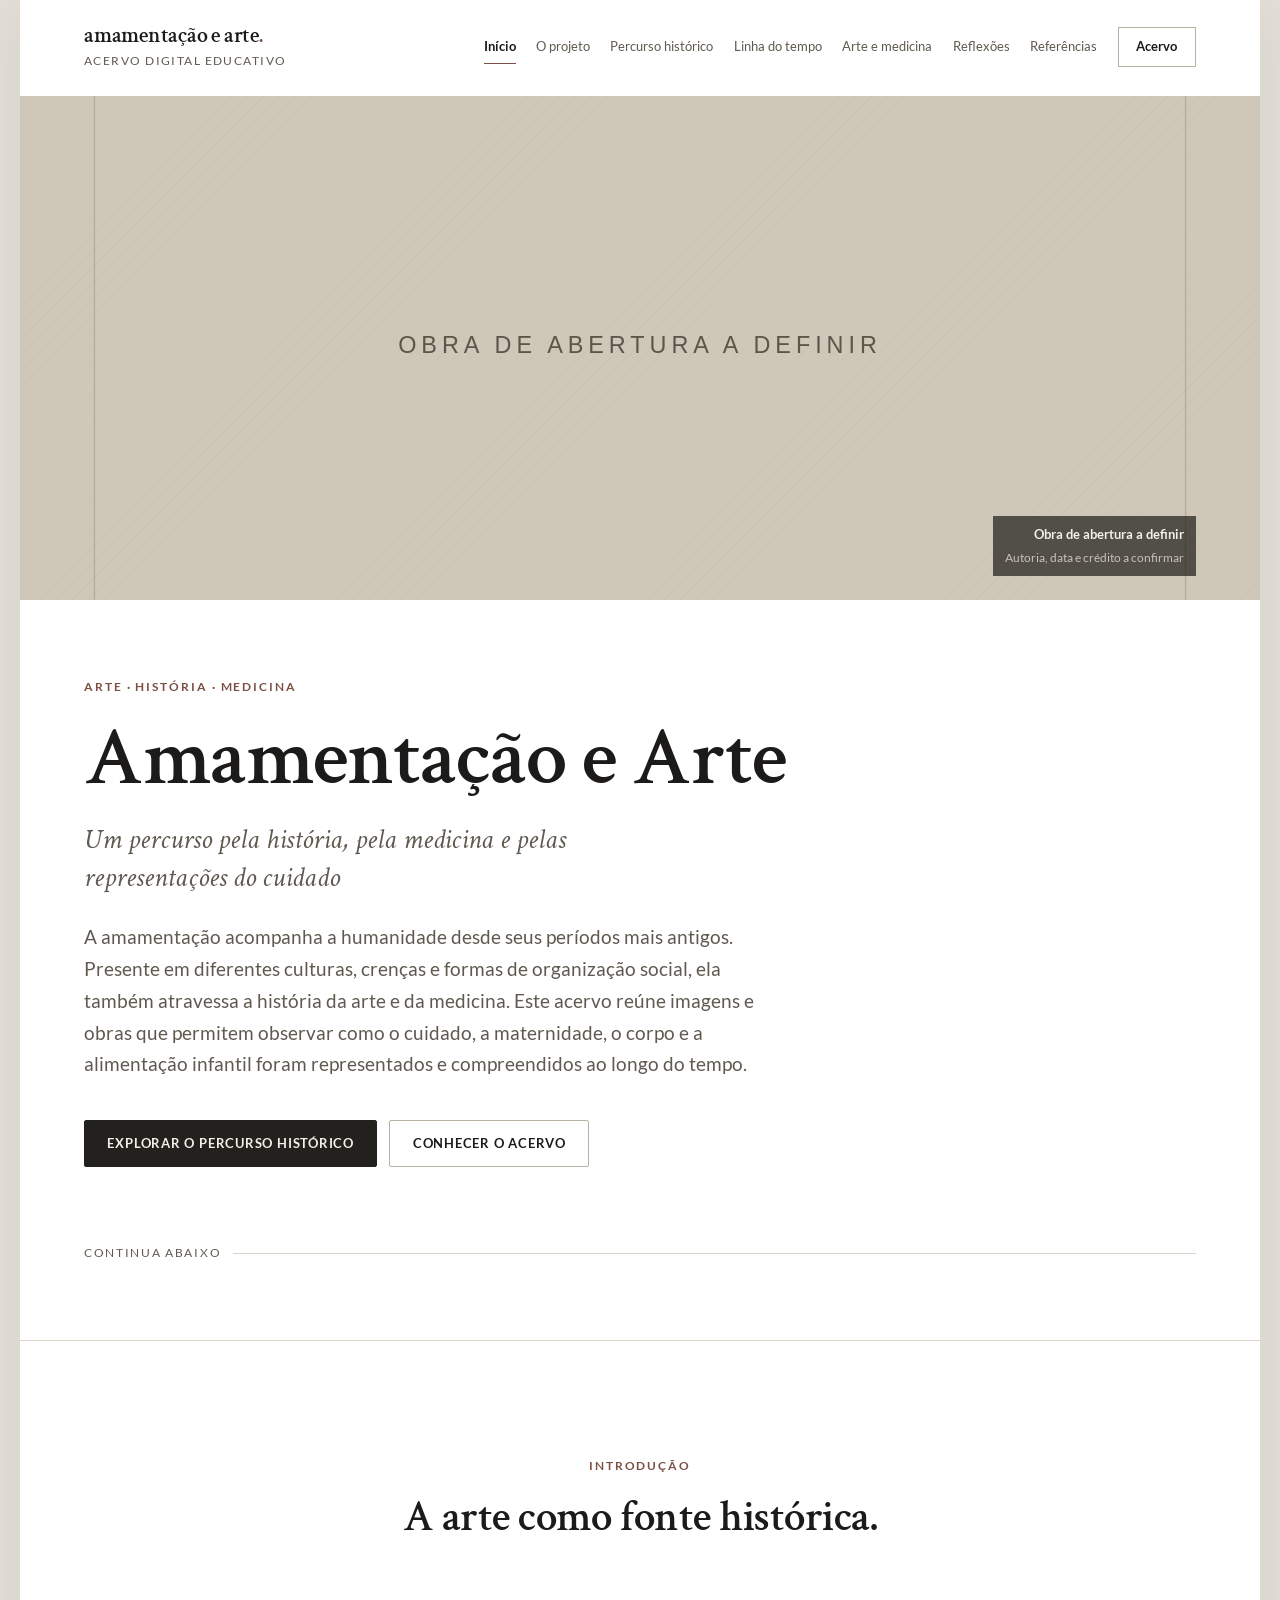
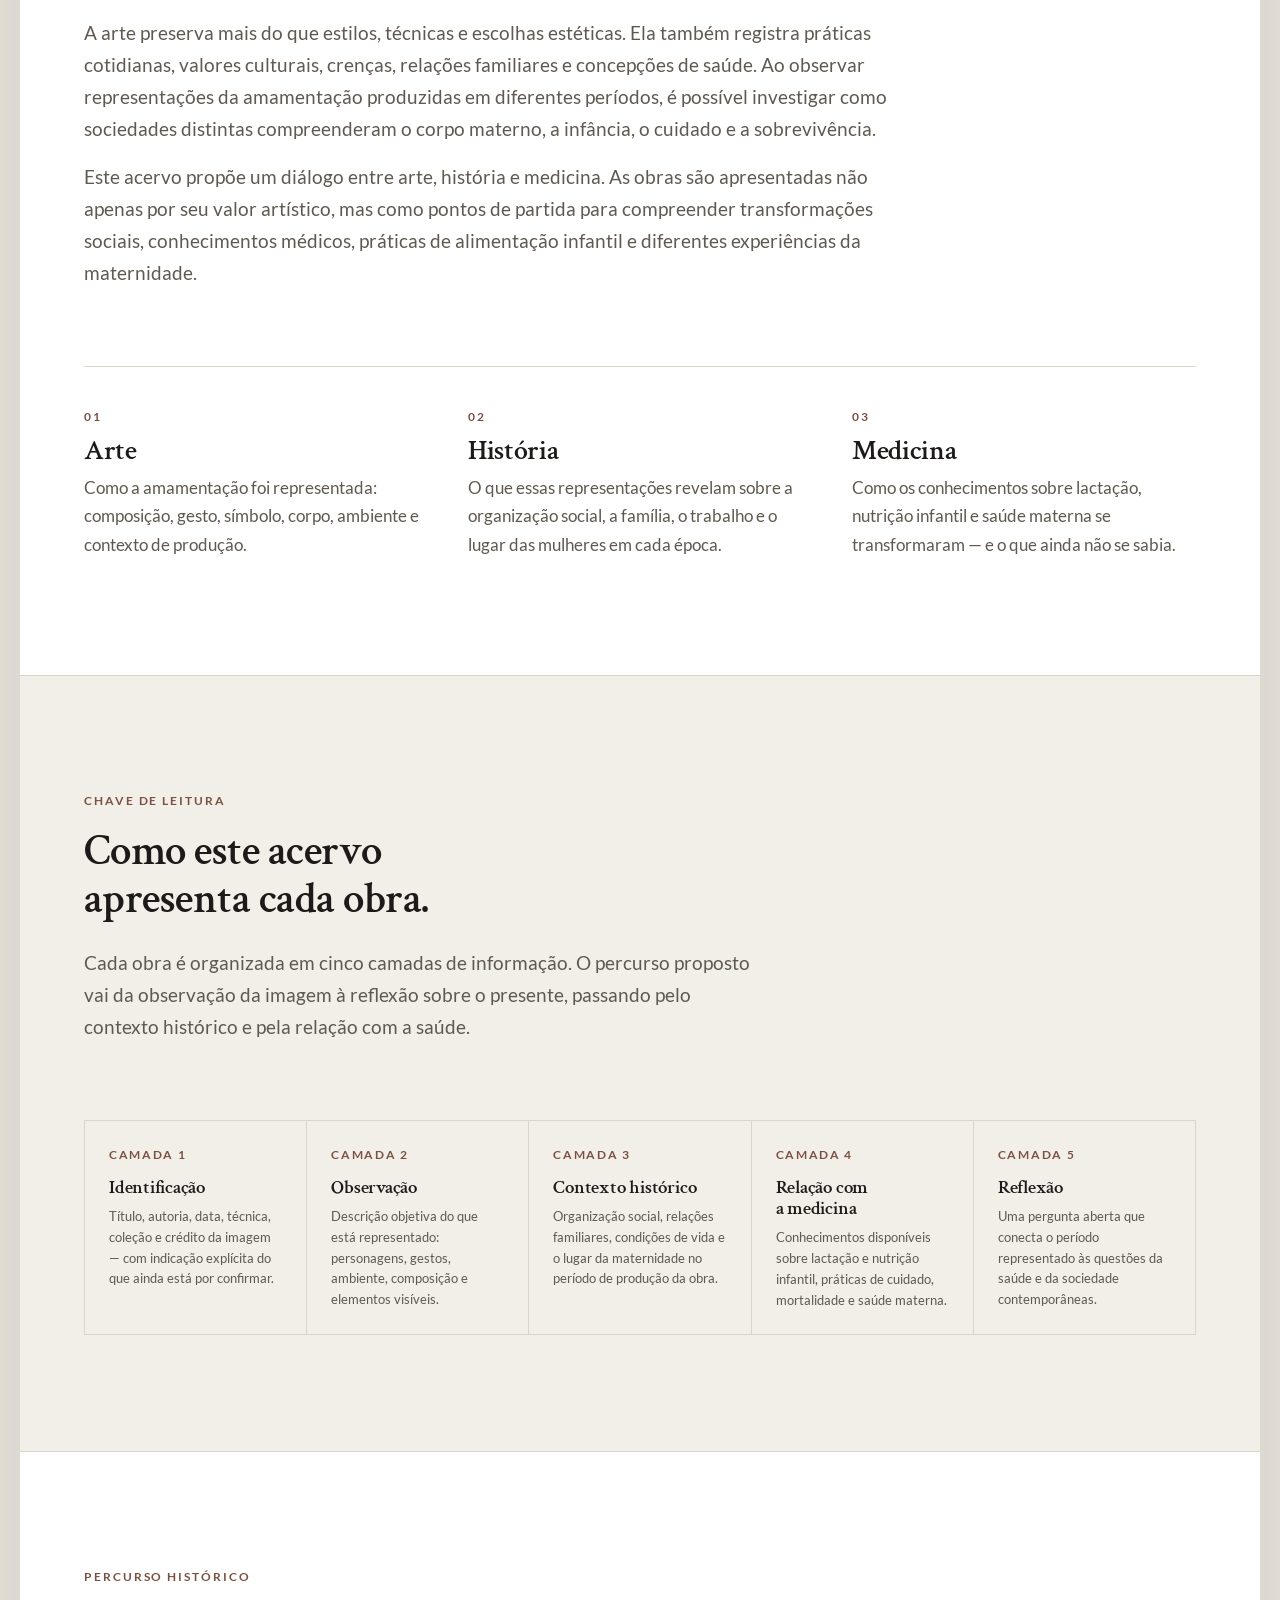
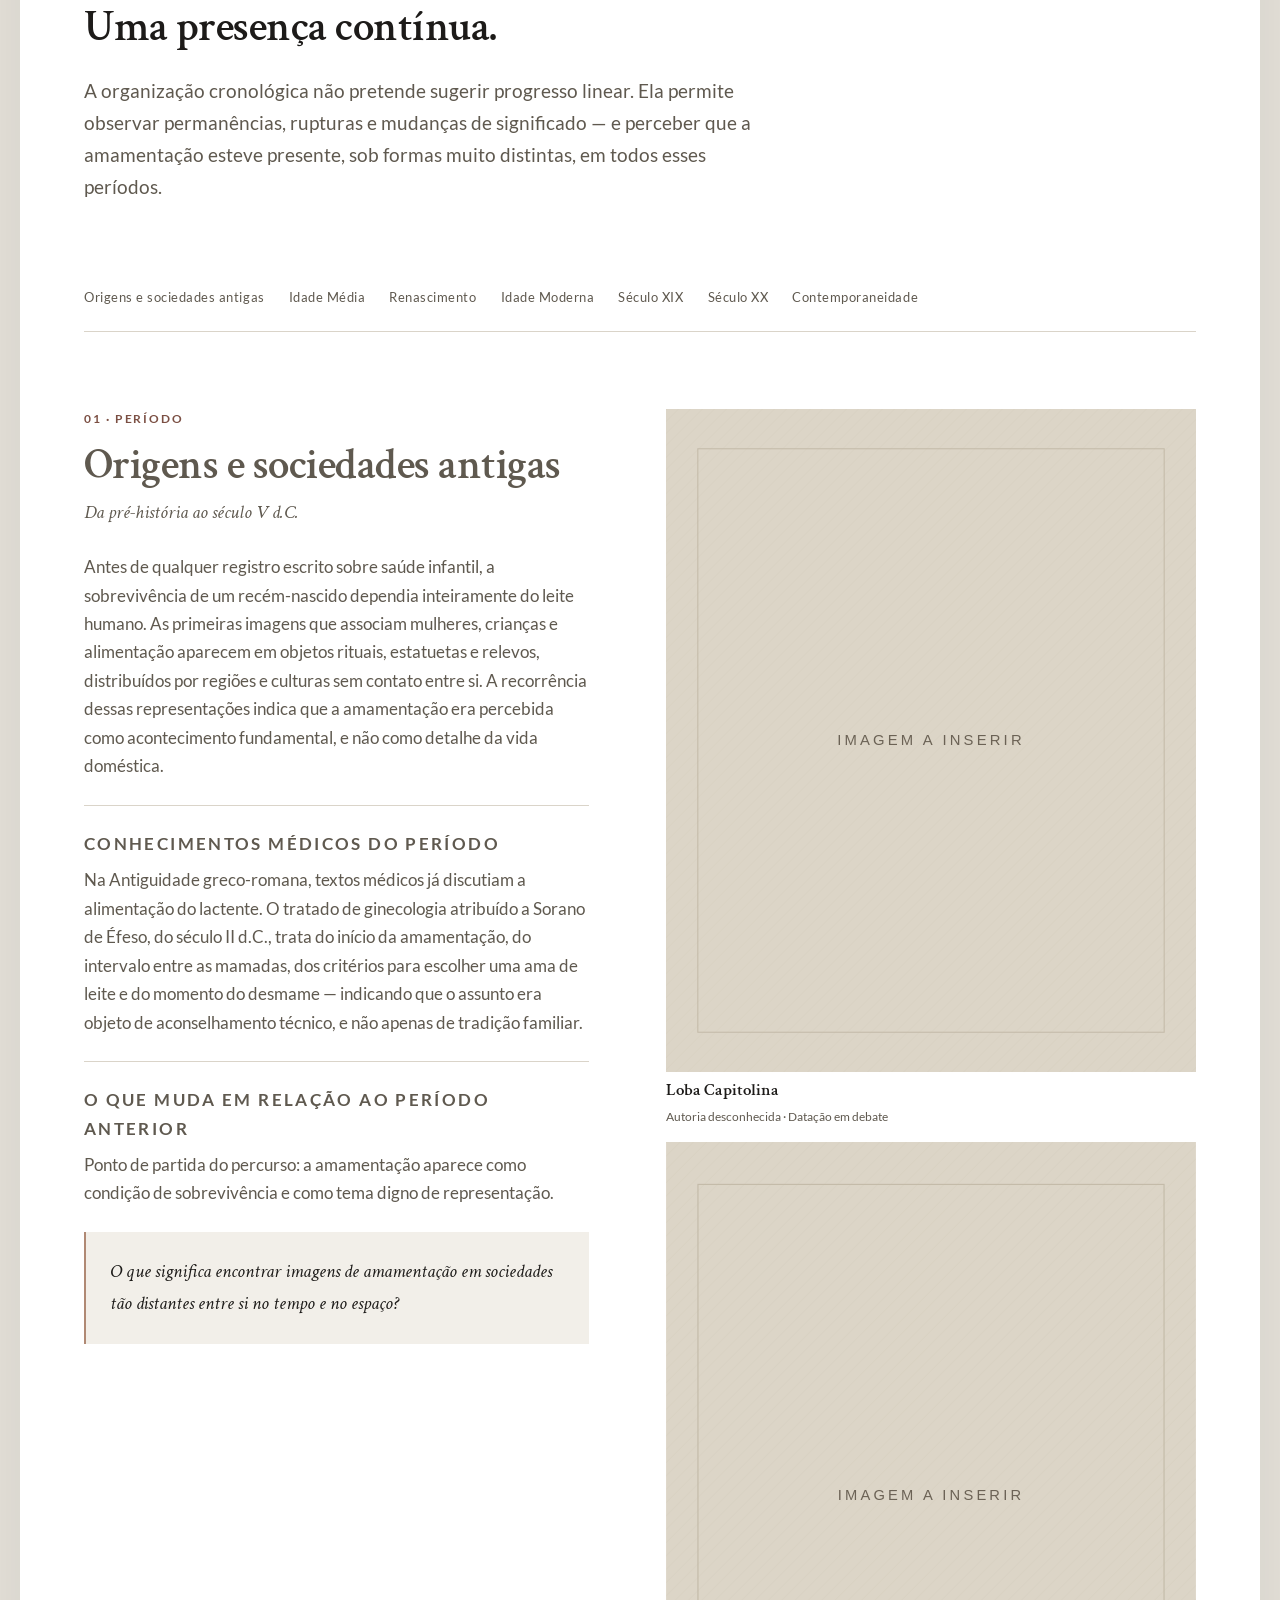
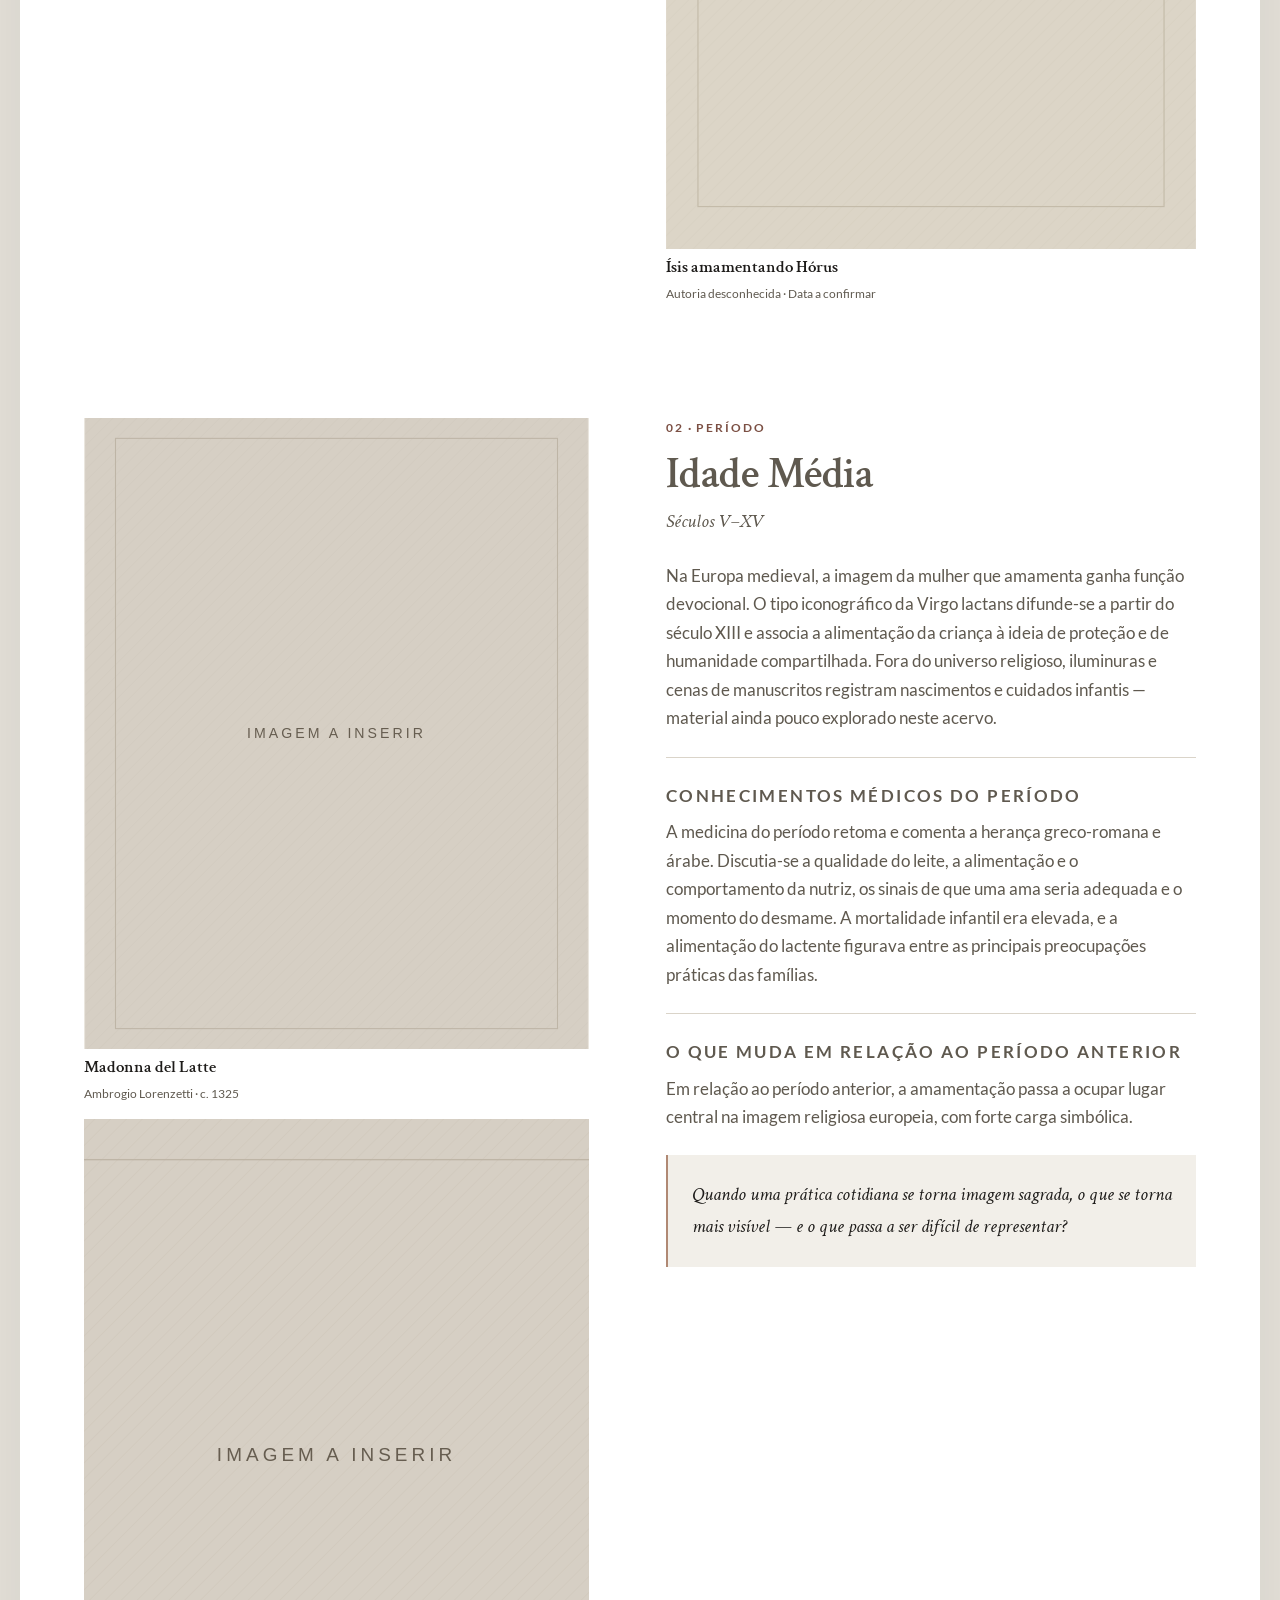
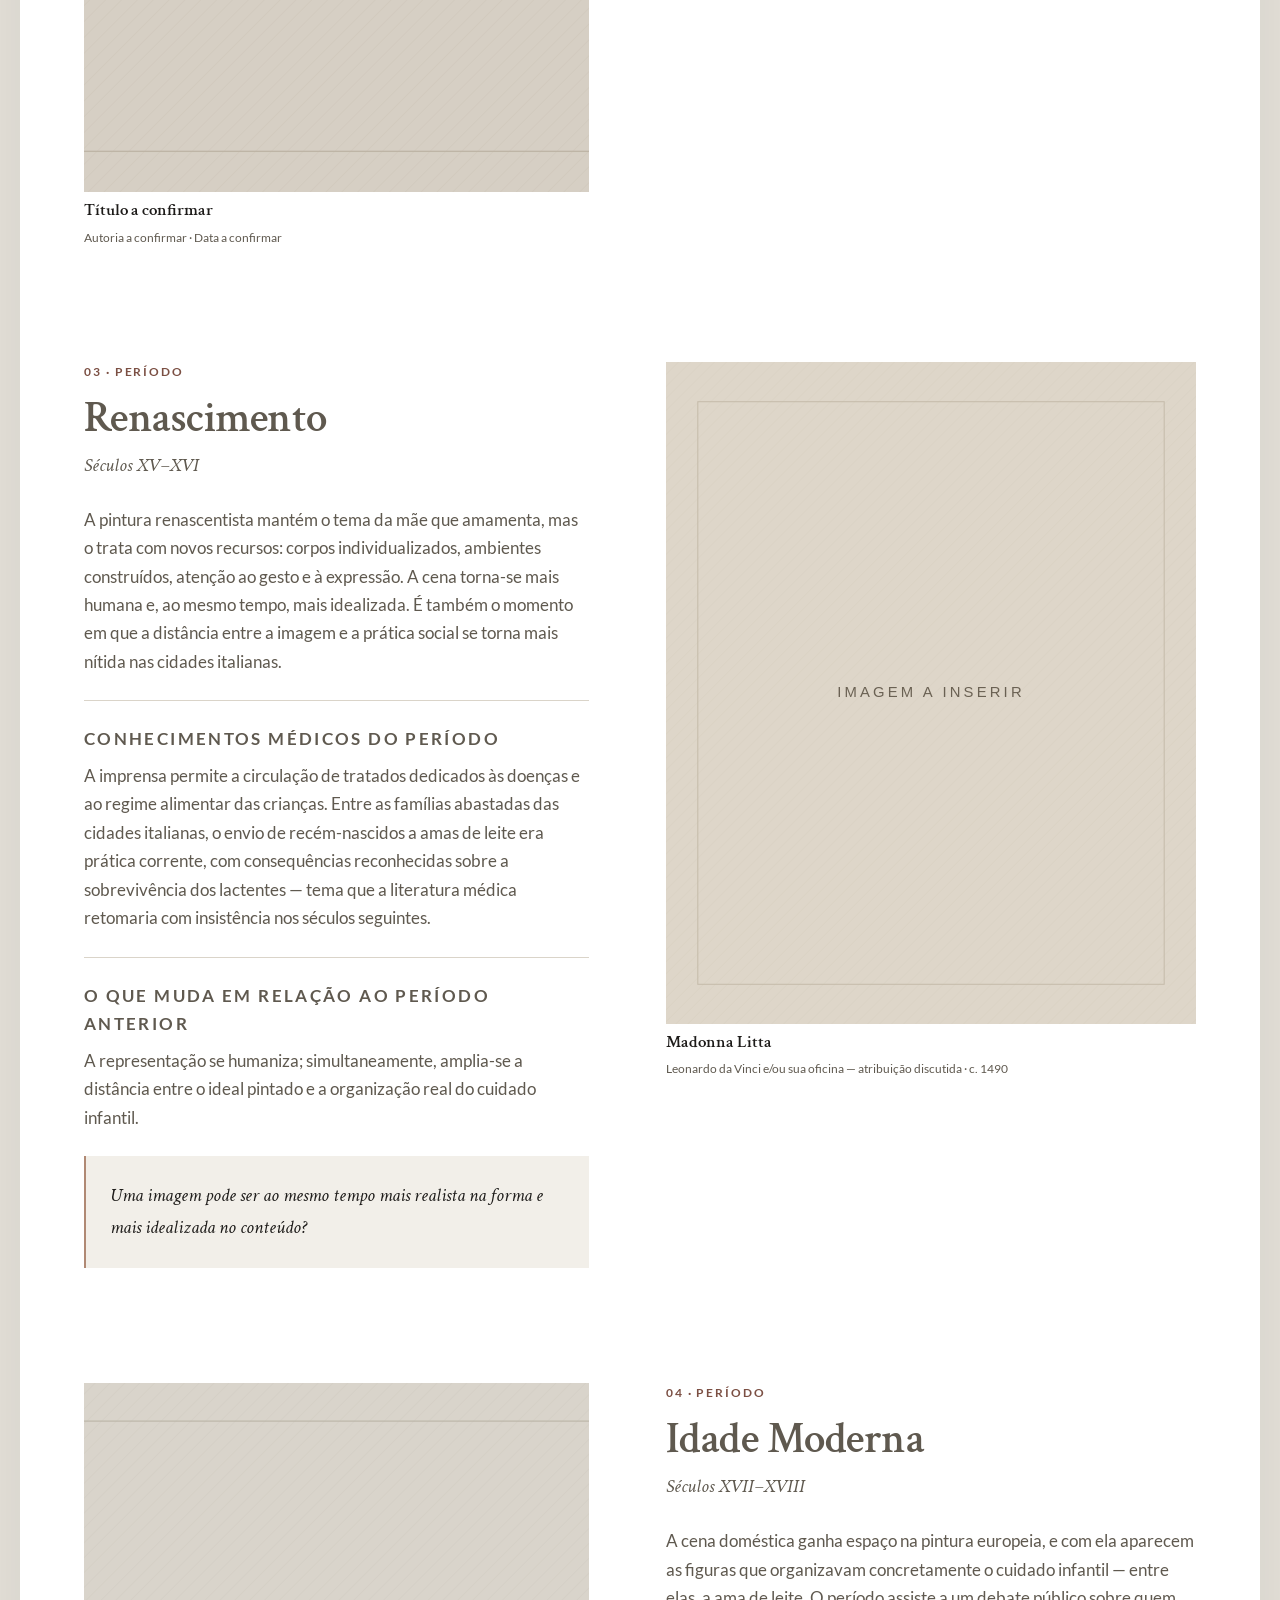
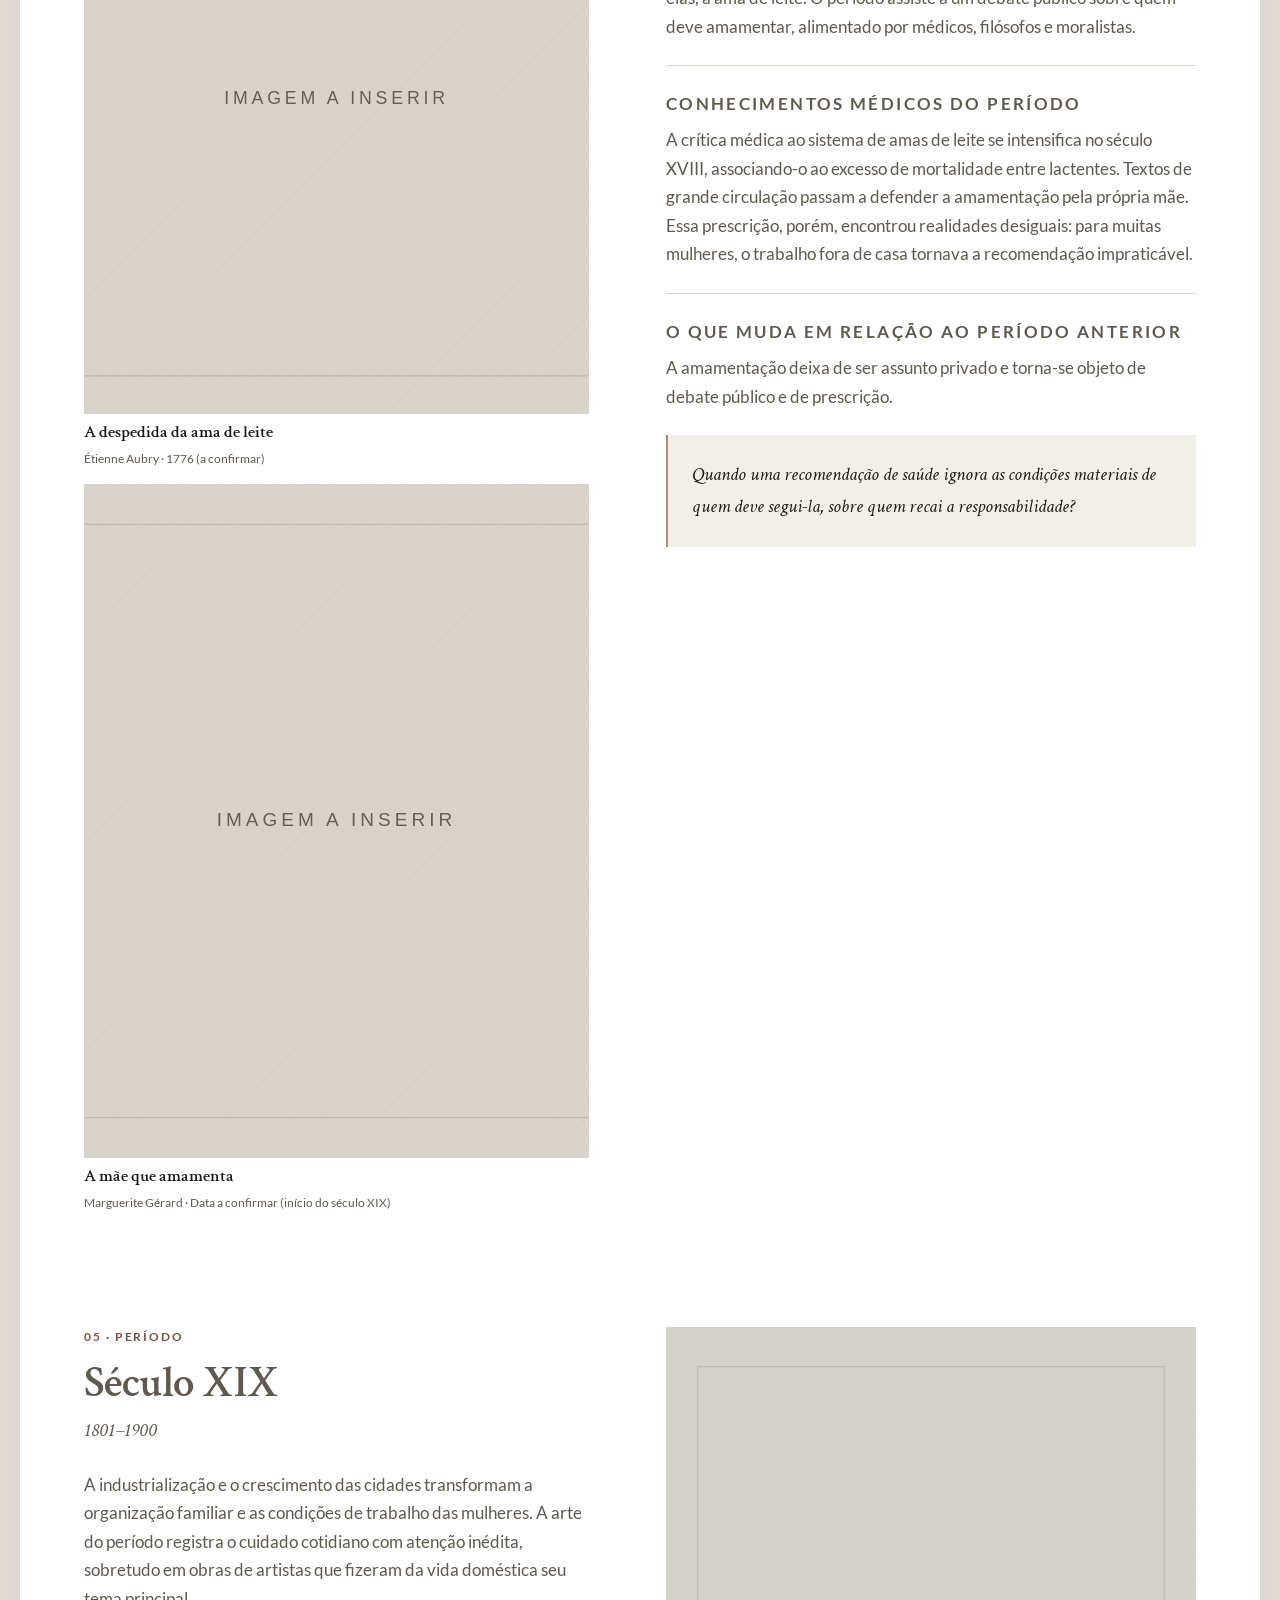
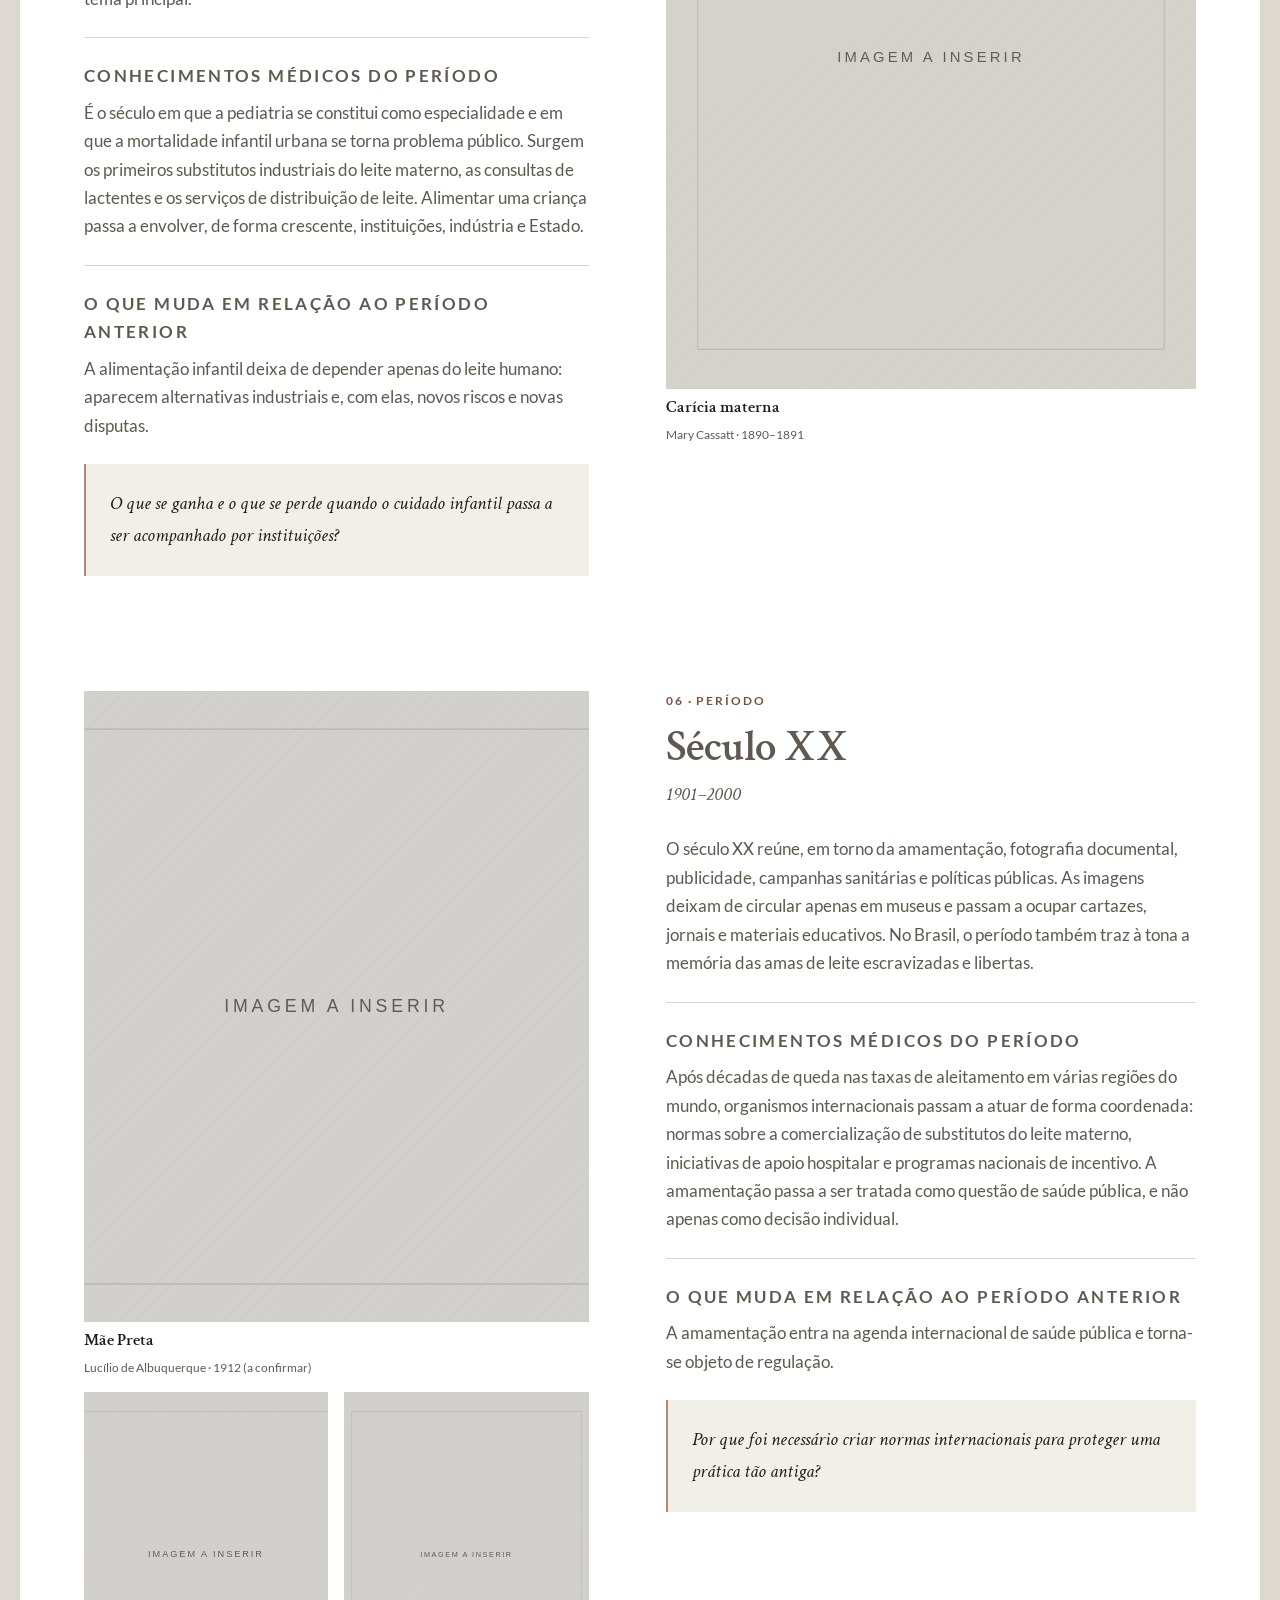
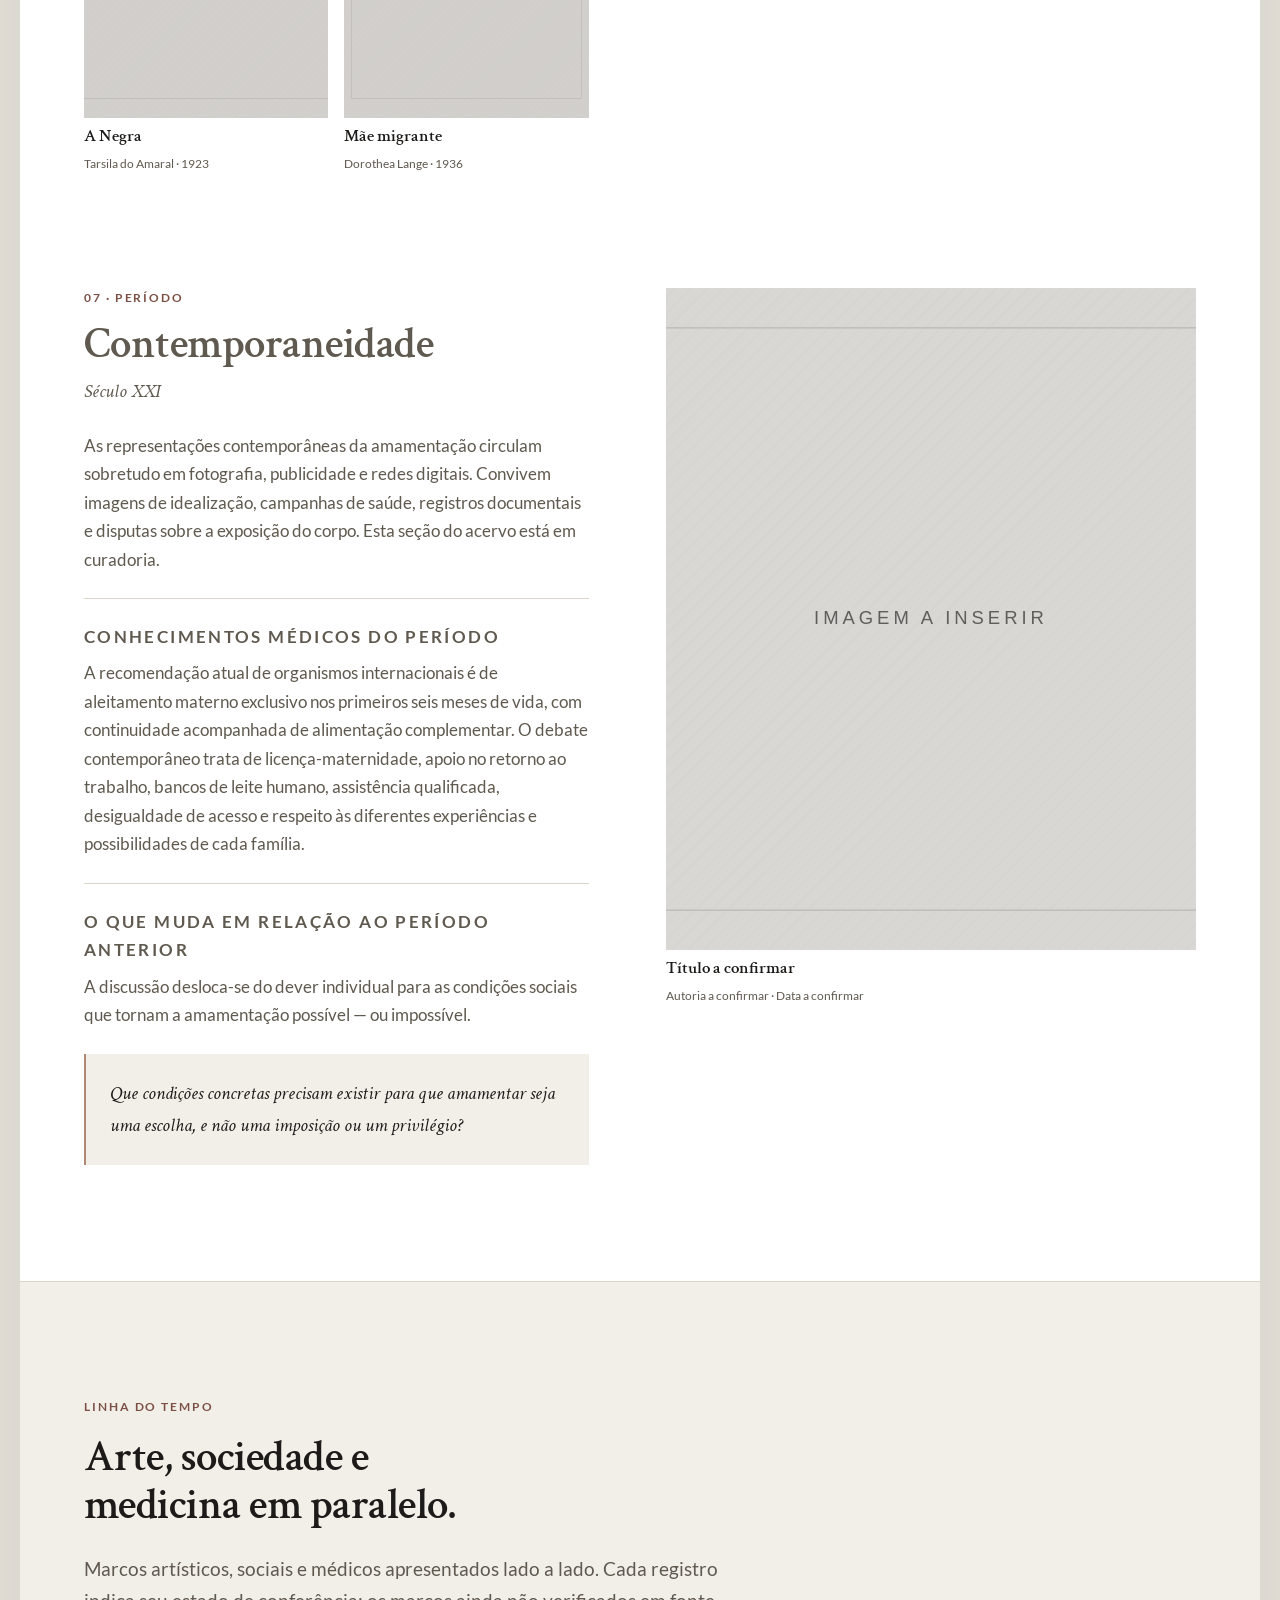
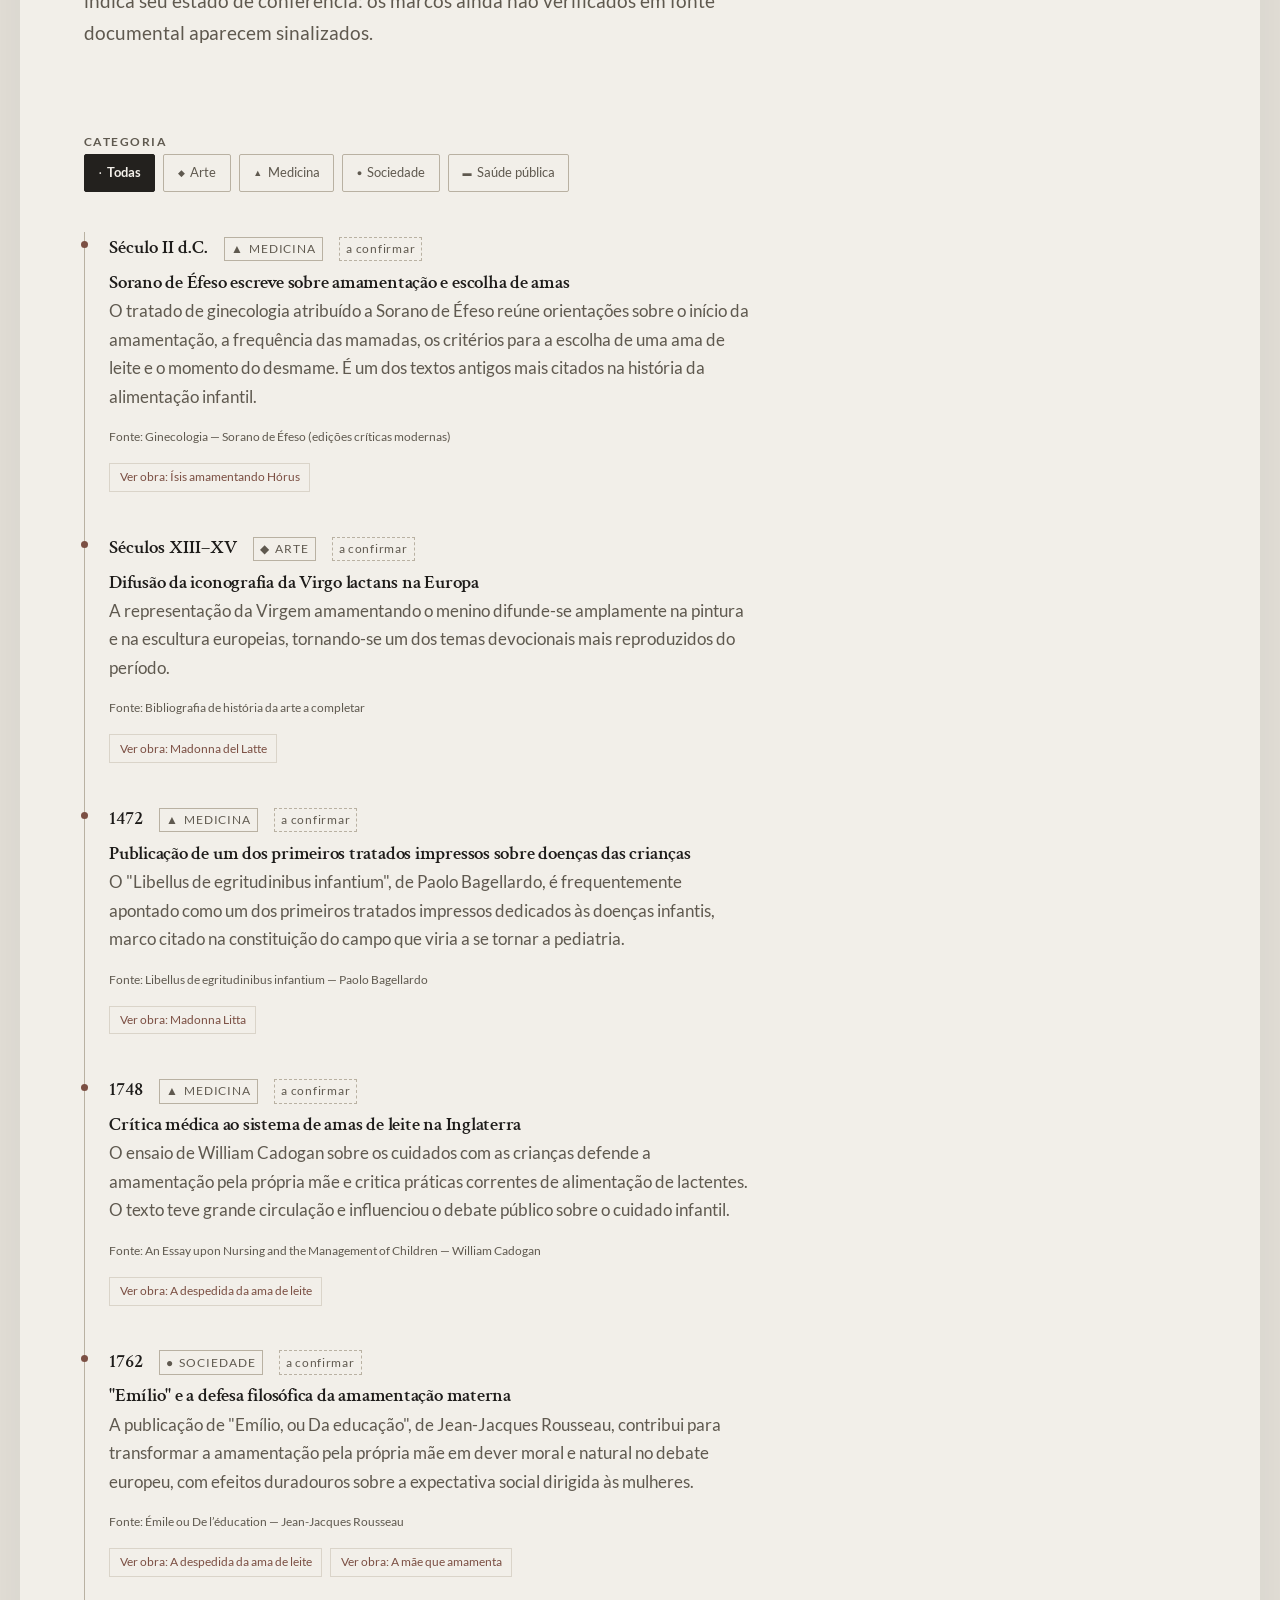
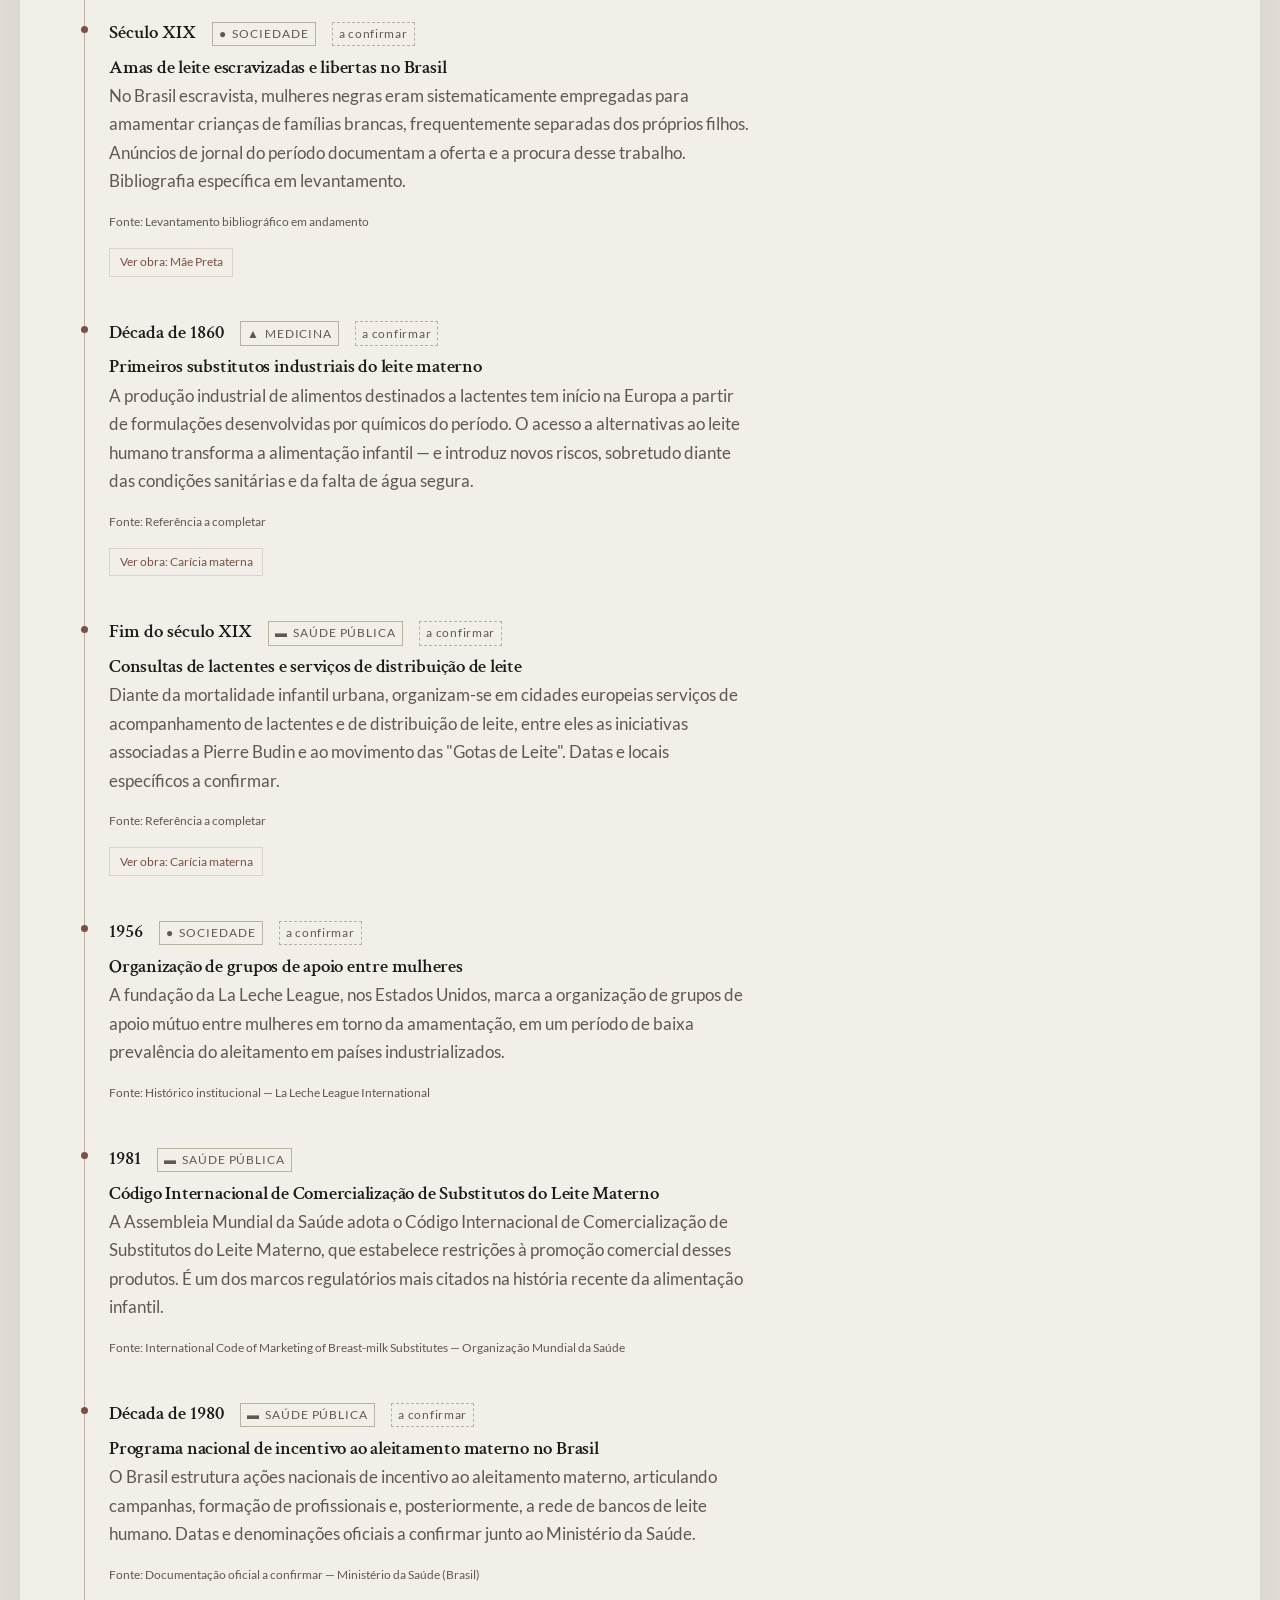
==== index.html @ 795d2e23 "Primeira versão do acervo digital Amamentação e Arte Site educativo interdisciplinar que apresenta a" ====
<!DOCTYPE html>
<html lang="pt-BR">
<head>
  <meta charset="UTF-8">
  <meta name="viewport" content="width=device-width, initial-scale=1">

  <title>Amamentação e Arte — Acervo Digital Educativo</title>
  <meta name="description" content="Acervo digital educativo dedicado às representações da amamentação na arte, na história e na medicina.">
  <meta name="author" content="Instituição a confirmar">

  <!-- TODO: substituir pela URL definitiva quando o site for publicado -->
  <link rel="canonical" href="https://exemplo.org/amamentacao-e-arte/">

  <meta property="og:type" content="website">
  <meta property="og:locale" content="pt_BR">
  <meta property="og:site_name" content="Amamentação e Arte">
  <meta property="og:title" content="Amamentação e Arte — Acervo Digital Educativo">
  <meta property="og:description" content="Acervo digital educativo dedicado às representações da amamentação na arte, na história e na medicina.">
  <meta property="og:url" content="https://exemplo.org/amamentacao-e-arte/">
  <meta name="twitter:card" content="summary_large_image">

  <link rel="icon" href="./assets/logos/favicon.svg" type="image/svg+xml">

  <!-- Fontes servidas localmente (assets/fonts/): o site funciona sem conexão. -->
  <link rel="preload" href="./assets/fonts/crimson-text-600-normal-latin.woff2" as="font" type="font/woff2" crossorigin>
  <link rel="preload" href="./assets/fonts/lato-400-normal-latin.woff2" as="font" type="font/woff2" crossorigin>
  <link rel="stylesheet" href="./styles.css">
</head>

<body>
  <a class="skip-link" href="#conteudo">Pular para o conteúdo</a>

  <div class="shell">

    <!-- ================= CABEÇALHO ================= -->
    <header class="site-header" id="topo">
      <div class="site-header__inner">
        <a class="brand" href="#topo">
          <span class="brand__name">amamentação e arte<span class="brand__dot">.</span></span>
          <span class="brand__tagline">acervo digital educativo</span>
        </a>

        <button
          class="nav-toggle"
          id="nav-toggle"
          type="button"
          aria-expanded="false"
          aria-controls="nav-principal">
          <span class="nav-toggle__bars" aria-hidden="true"></span>
          <span class="nav-toggle__label">Menu</span>
        </button>

        <nav class="nav" id="nav-principal" aria-label="Navegação principal">
          <ul class="nav__list">
            <li><a href="#abertura">Início</a></li>
            <li><a href="#projeto">O projeto</a></li>
            <li><a href="#percurso">Percurso histórico</a></li>
            <li><a href="#linha-do-tempo">Linha do tempo</a></li>
            <li><a href="#arte-e-medicina">Arte e medicina</a></li>
            <li><a href="#reflexoes">Reflexões</a></li>
            <li><a href="#referencias">Referências</a></li>
            <li><a class="nav__cta" href="#acervo">Acervo</a></li>
          </ul>
        </nav>
      </div>
    </header>

    <main id="conteudo">

      <!-- ================= ABERTURA ================= -->
      <section class="hero" id="abertura" aria-labelledby="hero-titulo">
        <figure class="hero__media">
          <img
            src="./assets/images/hero.svg"
            alt="Espaço reservado para a obra de abertura do acervo."
            width="1800" height="1200" decoding="async">
          <figcaption class="hero__credit">
            <span class="hero__credit-title">Obra de abertura a definir</span>
            <span class="hero__credit-meta">Autoria, data e crédito a confirmar</span>
          </figcaption>
        </figure>

        <div class="hero__text">
          <p class="eyebrow">Arte · História · Medicina</p>
          <h1 class="hero__title" id="hero-titulo">Amamentação e&nbsp;Arte</h1>
          <p class="hero__subtitle">Um percurso pela história, pela medicina e pelas representações do cuidado</p>
          <!-- TODO: revisar o texto de abertura com a coordenação do projeto -->
          <p class="hero__lead">
            A amamentação acompanha a humanidade desde seus períodos mais antigos. Presente em
            diferentes culturas, crenças e formas de organização social, ela também atravessa a
            história da arte e da medicina. Este acervo reúne imagens e obras que permitem observar
            como o cuidado, a maternidade, o corpo e a alimentação infantil foram representados e
            compreendidos ao longo do tempo.
          </p>
          <p class="hero__actions">
            <a class="button button--solid" href="#percurso">Explorar o percurso histórico</a>
            <a class="button button--ghost" href="#acervo">Conhecer o acervo</a>
          </p>
        </div>

        <p class="hero__scroll" aria-hidden="true">continua abaixo <span class="hero__scroll-line"></span></p>
      </section>

      <!-- ================= INTRODUÇÃO ================= -->
      <section class="section section--intro" id="projeto" aria-labelledby="projeto-titulo">
        <div class="section__head section__head--centered">
          <p class="eyebrow">Introdução</p>
          <h2 class="section__title" id="projeto-titulo">A arte como fonte histórica.</h2>
        </div>

        <div class="prose prose--wide">
          <p>
            A arte preserva mais do que estilos, técnicas e escolhas estéticas. Ela também registra
            práticas cotidianas, valores culturais, crenças, relações familiares e concepções de
            saúde. Ao observar representações da amamentação produzidas em diferentes períodos, é
            possível investigar como sociedades distintas compreenderam o corpo materno, a infância,
            o cuidado e a sobrevivência.
          </p>
          <p>
            Este acervo propõe um diálogo entre arte, história e medicina. As obras são apresentadas
            não apenas por seu valor artístico, mas como pontos de partida para compreender
            transformações sociais, conhecimentos médicos, práticas de alimentação infantil e
            diferentes experiências da maternidade.
          </p>
        </div>

        <div class="pillars">
          <article class="pillar">
            <p class="pillar__index">01</p>
            <h3 class="pillar__title">Arte</h3>
            <p class="pillar__text">
              Como a amamentação foi representada: composição, gesto, símbolo, corpo, ambiente e
              contexto de produção.
            </p>
          </article>
          <article class="pillar">
            <p class="pillar__index">02</p>
            <h3 class="pillar__title">História</h3>
            <p class="pillar__text">
              O que essas representações revelam sobre a organização social, a família, o trabalho e
              o lugar das mulheres em cada época.
            </p>
          </article>
          <article class="pillar">
            <p class="pillar__index">03</p>
            <h3 class="pillar__title">Medicina</h3>
            <p class="pillar__text">
              Como os conhecimentos sobre lactação, nutrição infantil e saúde materna se
              transformaram — e o que ainda não se sabia.
            </p>
          </article>
        </div>
      </section>

      <!-- ================= CHAVE DE LEITURA ================= -->
      <section class="section section--muted" id="chave-de-leitura" aria-labelledby="chave-titulo">
        <div class="section__head">
          <p class="eyebrow">Chave de leitura</p>
          <h2 class="section__title" id="chave-titulo">Como este acervo apresenta cada obra.</h2>
          <p class="section__standfirst">
            Cada obra é organizada em cinco camadas de informação. O percurso proposto vai da
            observação da imagem à reflexão sobre o presente, passando pelo contexto histórico e
            pela relação com a saúde.
          </p>
        </div>

        <ol class="layers">
          <li class="layer">
            <span class="layer__number">Camada 1</span>
            <h3 class="layer__title">Identificação</h3>
            <p>Título, autoria, data, técnica, coleção e crédito da imagem — com indicação explícita do que ainda está por confirmar.</p>
          </li>
          <li class="layer">
            <span class="layer__number">Camada 2</span>
            <h3 class="layer__title">Observação</h3>
            <p>Descrição objetiva do que está representado: personagens, gestos, ambiente, composição e elementos visíveis.</p>
          </li>
          <li class="layer">
            <span class="layer__number">Camada 3</span>
            <h3 class="layer__title">Contexto histórico</h3>
            <p>Organização social, relações familiares, condições de vida e o lugar da maternidade no período de produção da obra.</p>
          </li>
          <li class="layer">
            <span class="layer__number">Camada 4</span>
            <h3 class="layer__title">Relação com a medicina</h3>
            <p>Conhecimentos disponíveis sobre lactação e nutrição infantil, práticas de cuidado, mortalidade e saúde materna.</p>
          </li>
          <li class="layer">
            <span class="layer__number">Camada 5</span>
            <h3 class="layer__title">Reflexão</h3>
            <p>Uma pergunta aberta que conecta o período representado às questões da saúde e da sociedade contemporâneas.</p>
          </li>
        </ol>
      </section>

      <!-- ================= PERCURSO HISTÓRICO ================= -->
      <section class="section" id="percurso" aria-labelledby="percurso-titulo">
        <div class="section__head">
          <p class="eyebrow">Percurso histórico</p>
          <h2 class="section__title" id="percurso-titulo">Uma presença contínua.</h2>
          <p class="section__standfirst">
            A organização cronológica não pretende sugerir progresso linear. Ela permite observar
            permanências, rupturas e mudanças de significado — e perceber que a amamentação esteve
            presente, sob formas muito distintas, em todos esses períodos.
          </p>
        </div>

        <nav class="periodo-nav" aria-label="Navegação entre períodos históricos">
          <ul class="periodo-nav__list" id="periodo-nav-list"><!-- gerado por script.js --></ul>
        </nav>

        <div class="periodos" id="periodos"><!-- gerado por script.js --></div>
      </section>

      <!-- ================= LINHA DO TEMPO ================= -->
      <section class="section section--muted" id="linha-do-tempo" aria-labelledby="timeline-titulo">
        <div class="section__head">
          <p class="eyebrow">Linha do tempo</p>
          <h2 class="section__title" id="timeline-titulo">Arte, sociedade e medicina em paralelo.</h2>
          <p class="section__standfirst">
            Marcos artísticos, sociais e médicos apresentados lado a lado. Cada registro indica seu
            estado de conferência: os marcos ainda não verificados em fonte documental aparecem
            sinalizados.
          </p>
        </div>

        <div class="timeline-filtros" role="group" aria-label="Filtrar linha do tempo por categoria">
          <span class="filtros__rotulo">Categoria</span>
          <div class="chips" id="timeline-filtros"><!-- gerado por script.js --></div>
        </div>

        <ol class="timeline" id="timeline"><!-- gerado por script.js --></ol>
        <p class="estado-vazio" id="timeline-vazio" hidden>Nenhum marco corresponde à categoria selecionada.</p>
      </section>

      <!-- ================= DESTAQUES ================= -->
      <section class="section" id="destaques" aria-labelledby="destaques-titulo">
        <div class="section__head section__head--centered">
          <p class="eyebrow">Seleção</p>
          <h2 class="section__title" id="destaques-titulo">Obras em destaque</h2>
        </div>

        <ul class="destaques" id="destaques-lista"><!-- gerado por script.js --></ul>

        <p class="section__footnote">
          Percorra o acervo completo e utilize os filtros por período, tema e linguagem.
          <a class="link-arrow" href="#acervo">Ver o acervo</a>
        </p>
      </section>

      <!-- ================= ACERVO ================= -->
      <section class="section section--acervo" id="acervo" aria-labelledby="acervo-titulo">
        <div class="section__head">
          <p class="eyebrow">Acervo</p>
          <h2 class="section__title" id="acervo-titulo">Galeria completa.</h2>
          <p class="section__standfirst">
            <span id="acervo-total"></span> registros. Obras ainda sem identificação completa
            permanecem no acervo com seus campos assinalados como pendentes — a ausência de
            informação também é informação.
          </p>
        </div>

        <div class="filtros">
          <div class="filtros__busca">
            <label class="filtros__label" for="busca">Buscar por título, autoria, período ou palavra-chave</label>
            <input
              class="filtros__input"
              type="search"
              id="busca"
              name="busca"
              autocomplete="off"
              placeholder="ex.: ama de leite, século XIX, gravura">
          </div>

          <div class="filtros__grupos">
            <div class="filtros__grupo" role="group" aria-label="Filtrar por período">
              <span class="filtros__rotulo">Período</span>
              <div class="chips" id="filtro-periodos"></div>
            </div>
            <div class="filtros__grupo" role="group" aria-label="Filtrar por tema">
              <span class="filtros__rotulo">Tema</span>
              <div class="chips" id="filtro-temas"></div>
            </div>
            <div class="filtros__grupo" role="group" aria-label="Filtrar por linguagem">
              <span class="filtros__rotulo">Linguagem</span>
              <div class="chips" id="filtro-linguagens"></div>
            </div>
          </div>

          <div class="filtros__estado">
            <p class="filtros__contador" id="contador" role="status" aria-live="polite"></p>
            <button class="button button--text" type="button" id="limpar-filtros">Limpar filtros</button>
          </div>
        </div>

        <ul class="galeria" id="galeria"><!-- gerado por script.js --></ul>

        <div class="estado-vazio" id="galeria-vazio" hidden>
          <p class="estado-vazio__titulo">Nenhuma obra corresponde a esta combinação.</p>
          <p>Tente outros termos de busca ou reduza o número de filtros aplicados.</p>
          <button class="button button--ghost" type="button" data-limpar>Limpar filtros</button>
        </div>
      </section>

      <!-- ================= ARTE COMO DOCUMENTO ================= -->
      <section class="section section--band" id="arte-e-medicina" aria-labelledby="documento-titulo">
        <div class="band">
          <img class="band__bg" src="./assets/images/faixa-medicina.svg" alt="" width="1800" height="900" loading="lazy" decoding="async">
          <div class="band__content">
            <p class="eyebrow eyebrow--light">Método</p>
            <h2 class="band__title" id="documento-titulo">Arte como documento<br>da saúde.</h2>
            <p class="band__text">
              Imagens permitem observar aquilo que os documentos escritos raramente registram: o
              gesto, o ambiente doméstico, a posição dos corpos, quem está presente no cuidado e
              quem está ausente dele.
            </p>
          </div>
        </div>

        <div class="documento">
          <div class="documento__coluna">
            <h3 class="documento__subtitulo">O que uma obra pode indicar</h3>
            <ul class="lista-marcada">
              <li>práticas de cuidado e formas de alimentação infantil</li>
              <li>relações entre mães, crianças, amas e outros cuidadores</li>
              <li>espaços domésticos, vestimentas e condições materiais</li>
              <li>desigualdades sociais e divisão do trabalho de cuidar</li>
              <li>concepções de corpo, de infância e de saúde</li>
              <li>presença ou ausência de profissionais junto à mãe e à criança</li>
            </ul>
          </div>

          <div class="documento__coluna documento__coluna--ressalva">
            <h3 class="documento__subtitulo">Limites desta leitura</h3>
            <p>
              Uma obra de arte não é registro literal da realidade. Artistas idealizam, simplificam,
              obedecem a convenções e produzem sob encomenda. A imagem de uma mãe serena pode
              coexistir com uma sociedade em que a mortalidade infantil era altíssima.
            </p>
            <ul class="lista-marcada">
              <li>imagens devem ser interpretadas dentro de seu contexto de produção</li>
              <li>nenhuma conclusão histórica deve se apoiar em uma única obra</li>
              <li>a análise exige fontes escritas, documentais e bibliografia especializada</li>
              <li>ausências e omissões também precisam ser lidas</li>
            </ul>
            <p class="nota">
              Este acervo assinala explicitamente o que está confirmado, o que é provisório e o que
              permanece em pesquisa.
            </p>
          </div>
        </div>
      </section>

      <!-- ================= REFLEXÕES ================= -->
      <section class="section section--muted" id="reflexoes" aria-labelledby="reflexoes-titulo">
        <div class="section__head">
          <p class="eyebrow">Reflexões</p>
          <h2 class="section__title" id="reflexoes-titulo">Perguntas que atravessam o acervo.</h2>
          <p class="section__standfirst">
            As perguntas abaixo acompanham obras específicas. São perguntas abertas, propostas como
            material de estudo e de discussão — não como respostas prontas.
          </p>
        </div>

        <ul class="reflexoes" id="reflexoes-lista"><!-- gerado por script.js --></ul>
      </section>

      <!-- ================= CONTEMPORANEIDADE ================= -->
      <section class="section section--band" id="hoje" aria-labelledby="hoje-titulo">
        <div class="band band--tall">
          <img class="band__bg" src="./assets/images/faixa-contemporanea.svg" alt="" width="1800" height="900" loading="lazy" decoding="async">
          <div class="band__content">
            <p class="eyebrow eyebrow--light">Hoje</p>
            <h2 class="band__title" id="hoje-titulo">O que a história<br>ajuda a compreender.</h2>
            <p class="band__text">
              Conhecer o passado da amamentação não serve para prescrever comportamentos. Serve para
              perceber que as condições de amamentar — tempo, trabalho, apoio, informação, assistência
              e recursos — sempre foram socialmente distribuídas de forma desigual.
            </p>
          </div>
        </div>

        <div class="hoje-grid">
          <div class="prose">
            <p>
              As recomendações atuais de saúde pública sobre aleitamento materno são resultado de
              décadas de pesquisa, regulação e organização de serviços. Elas convivem, no entanto,
              com realidades muito diversas: jornadas de trabalho, licença-maternidade insuficiente
              ou inexistente, ausência de apoio qualificado no pós-parto, condições clínicas
              específicas, desigualdade de acesso à informação e à assistência.
            </p>
            <p>
              Reconhecer essa diversidade é parte do rigor histórico do projeto. A experiência da
              amamentação pode envolver vínculo e afeto, mas também dor, dificuldade, cansaço,
              pressão social e impossibilidade. Este acervo não avalia escolhas individuais nem
              atribui responsabilidade às mulheres pelas condições em que exercem o cuidado.
            </p>
          </div>

          <aside class="aviso" aria-labelledby="aviso-titulo">
            <h3 class="aviso__titulo" id="aviso-titulo">Aviso de finalidade</h3>
            <p>
              Este site tem finalidade educativa, histórica e cultural. Não apresenta orientação
              clínica individualizada e não substitui a avaliação de profissionais de saúde.
              Informações sobre condutas devem ser buscadas junto a serviços de saúde e a documentos
              oficiais atualizados.
            </p>
          </aside>
        </div>
      </section>

      <!-- ================= SOBRE O PROJETO ================= -->
      <section class="section" id="sobre" aria-labelledby="sobre-titulo">
        <div class="section__head">
          <p class="eyebrow">Sobre</p>
          <h2 class="section__title" id="sobre-titulo">Sobre o projeto.</h2>
        </div>

        <!-- TODO: inserir texto institucional definitivo (apresentação, objetivos, justificativa e metodologia) -->
        <div class="sobre-grid">
          <div class="prose">
            <p class="texto-provisorio">
              <span class="selo selo--provisorio">Texto provisório</span>
              Apresentação institucional a ser redigida pela coordenação do projeto. Este parágrafo
              existe para demonstrar o comportamento do layout e deve ser integralmente substituído.
            </p>
            <p class="texto-provisorio">
              <span class="selo selo--provisorio">Texto provisório</span>
              Objetivos, justificativa e metodologia do acervo. Recomenda-se explicitar os critérios
              de seleção das obras, os procedimentos de verificação das informações e a política
              adotada para reprodução de imagens.
            </p>
          </div>

          <dl class="ficha">
            <div class="ficha__linha">
              <dt>Instituição</dt><dd>A confirmar</dd>
            </div>
            <div class="ficha__linha">
              <dt>Natureza do projeto</dt><dd>A confirmar</dd>
            </div>
            <div class="ficha__linha">
              <dt>Coordenação</dt><dd>A confirmar</dd>
            </div>
            <div class="ficha__linha">
              <dt>Equipe</dt><dd>A confirmar</dd>
            </div>
            <div class="ficha__linha">
              <dt>Curadoria e pesquisa</dt><dd>A confirmar</dd>
            </div>
            <div class="ficha__linha">
              <dt>Parceiros e apoio</dt><dd>A confirmar</dd>
            </div>
            <div class="ficha__linha">
              <dt>Contato</dt><dd>A confirmar</dd>
            </div>
          </dl>
        </div>
      </section>

      <!-- ================= REFERÊNCIAS ================= -->
      <section class="section section--muted" id="referencias" aria-labelledby="referencias-titulo">
        <div class="section__head">
          <p class="eyebrow">Referências e créditos</p>
          <h2 class="section__title" id="referencias-titulo">Fontes utilizadas.</h2>
          <p class="section__standfirst">
            A normalização bibliográfica definitiva ainda não foi definida. A estrutura abaixo está
            preparada para receber o padrão que a instituição vier a adotar, com autoria, título,
            publicação, ano, URL e data de acesso.
          </p>
        </div>

        <ul class="referencias" id="referencias-lista"><!-- gerado por script.js --></ul>

        <div class="creditos">
          <div class="creditos__bloco">
            <h3 class="creditos__titulo">Créditos das imagens</h3>
            <p>
              As reproduções definitivas ainda não foram incorporadas. Os espaços reservados exibidos
              nesta versão são elementos gráficos neutros, produzidos para o projeto, e não
              representam nenhuma obra. Cada obra do acervo possui campo próprio de crédito, exibido
              em sua ficha.
            </p>
          </div>
          <div class="creditos__bloco">
            <h3 class="creditos__titulo">Direitos autorais</h3>
            <p>
              A inclusão de reproduções depende de verificação de domínio público ou de autorização
              expressa dos detentores dos direitos e das instituições depositárias. Obras
              contemporâneas e do século XX exigem atenção específica a esse ponto.
            </p>
          </div>
          <div class="creditos__bloco">
            <h3 class="creditos__titulo">Finalidade</h3>
            <p>
              Projeto de caráter educativo, sem fins comerciais, voltado ao estudo interdisciplinar
              das relações entre arte, história e saúde materno-infantil.
            </p>
          </div>
        </div>
      </section>

    </main>

    <!-- ================= RODAPÉ ================= -->
    <footer class="site-footer">
      <div class="site-footer__inner">
        <div class="site-footer__brand">
          <p class="brand__name">amamentação e arte<span class="brand__dot">.</span></p>
          <p class="site-footer__desc">
            Acervo digital educativo sobre arte, história e medicina.
          </p>
        </div>

        <nav class="site-footer__nav" aria-label="Navegação do rodapé">
          <h2 class="site-footer__titulo">Navegação</h2>
          <ul>
            <li><a href="#projeto">O projeto</a></li>
            <li><a href="#percurso">Percurso histórico</a></li>
            <li><a href="#linha-do-tempo">Linha do tempo</a></li>
            <li><a href="#acervo">Acervo</a></li>
            <li><a href="#reflexoes">Reflexões</a></li>
            <li><a href="#referencias">Referências</a></li>
          </ul>
        </nav>

        <div class="site-footer__info">
          <h2 class="site-footer__titulo">Contato</h2>
          <p>Instituição a confirmar</p>
          <p>Contato a confirmar</p>
        </div>
      </div>

      <p class="site-footer__base">
        <span>&copy; <span id="ano-atual"></span> Amamentação e Arte</span>
        <span>Conteúdo em construção — versão de trabalho para revisão institucional</span>
      </p>
    </footer>
  </div>

  <!-- ================= FICHA DA OBRA ================= -->
  <div class="modal" id="modal" hidden>
    <div class="modal__backdrop" data-fechar-modal></div>

    <div class="modal__dialog" role="dialog" aria-modal="true" aria-labelledby="modal-titulo" id="modal-dialog">
      <div class="modal__topo">
        <p class="modal__contador" id="modal-contador"></p>
        <button class="modal__fechar" type="button" id="modal-fechar" data-fechar-modal>
          <span>fechar</span>
          <span aria-hidden="true">✕</span>
        </button>
      </div>

      <div class="modal__corpo" id="modal-corpo"><!-- gerado por script.js --></div>

      <div class="modal__navegacao">
        <button class="button button--text" type="button" id="modal-anterior">← Obra anterior</button>
        <button class="button button--text" type="button" id="modal-proxima">Próxima obra →</button>
      </div>
    </div>
  </div>

  <script src="./data/obras.js"></script>
  <script src="./data/periodos.js"></script>
  <script src="./data/timeline.js"></script>
  <script src="./data/referencias.js"></script>
  <script src="./script.js"></script>
</body>
</html>
---- styles.css ----
/* =========================================================================
   Amamentação e Arte — folha de estilo principal

   Organização do arquivo
   1.  Tokens do sistema de design
   2.  Base e tipografia
   3.  Utilitários e componentes de texto
   4.  Cabeçalho e navegação
   5.  Abertura (hero)
   6.  Seções editoriais
   7.  Percurso histórico
   8.  Linha do tempo
   9.  Destaques
   10. Acervo: filtros e galeria
   11. Faixas de imagem e blocos finais
   12. Rodapé
   13. Ficha da obra (modal)
   14. Animações e preferências de movimento
   15. Responsividade
   ========================================================================= */

/* Fontes locais — Crimson Text e Lato (SIL Open Font License 1.1).
   Subconjuntos latin e latin-ext, suficientes para o português.
   Arquivos em assets/fonts/. Ver README.md sobre substituição de fontes. */

@font-face {
  font-family: 'Crimson Text';
  font-style: italic;
  font-weight: 400;
  font-display: swap;
  src: url('./assets/fonts/crimson-text-400-italic-latin-ext.woff2') format('woff2');
  unicode-range: U+0100-02BA, U+02BD-02C5, U+02C7-02CC, U+02CE-02D7, U+02DD-02FF, U+0304, U+0308, U+0329, U+1D00-1DBF, U+1E00-1E9F, U+1EF2-1EFF, U+2020, U+20A0-20AB, U+20AD-20C0, U+2113, U+2C60-2C7F, U+A720-A7FF;
}

@font-face {
  font-family: 'Crimson Text';
  font-style: italic;
  font-weight: 400;
  font-display: swap;
  src: url('./assets/fonts/crimson-text-400-italic-latin.woff2') format('woff2');
  unicode-range: U+0000-00FF, U+0131, U+0152-0153, U+02BB-02BC, U+02C6, U+02DA, U+02DC, U+0304, U+0308, U+0329, U+2000-206F, U+20AC, U+2122, U+2191, U+2193, U+2212, U+2215, U+FEFF, U+FFFD;
}

@font-face {
  font-family: 'Crimson Text';
  font-style: normal;
  font-weight: 400;
  font-display: swap;
  src: url('./assets/fonts/crimson-text-400-normal-latin-ext.woff2') format('woff2');
  unicode-range: U+0100-02BA, U+02BD-02C5, U+02C7-02CC, U+02CE-02D7, U+02DD-02FF, U+0304, U+0308, U+0329, U+1D00-1DBF, U+1E00-1E9F, U+1EF2-1EFF, U+2020, U+20A0-20AB, U+20AD-20C0, U+2113, U+2C60-2C7F, U+A720-A7FF;
}

@font-face {
  font-family: 'Crimson Text';
  font-style: normal;
  font-weight: 400;
  font-display: swap;
  src: url('./assets/fonts/crimson-text-400-normal-latin.woff2') format('woff2');
  unicode-range: U+0000-00FF, U+0131, U+0152-0153, U+02BB-02BC, U+02C6, U+02DA, U+02DC, U+0304, U+0308, U+0329, U+2000-206F, U+20AC, U+2122, U+2191, U+2193, U+2212, U+2215, U+FEFF, U+FFFD;
}

@font-face {
  font-family: 'Crimson Text';
  font-style: normal;
  font-weight: 600;
  font-display: swap;
  src: url('./assets/fonts/crimson-text-600-normal-latin-ext.woff2') format('woff2');
  unicode-range: U+0100-02BA, U+02BD-02C5, U+02C7-02CC, U+02CE-02D7, U+02DD-02FF, U+0304, U+0308, U+0329, U+1D00-1DBF, U+1E00-1E9F, U+1EF2-1EFF, U+2020, U+20A0-20AB, U+20AD-20C0, U+2113, U+2C60-2C7F, U+A720-A7FF;
}

@font-face {
  font-family: 'Crimson Text';
  font-style: normal;
  font-weight: 600;
  font-display: swap;
  src: url('./assets/fonts/crimson-text-600-normal-latin.woff2') format('woff2');
  unicode-range: U+0000-00FF, U+0131, U+0152-0153, U+02BB-02BC, U+02C6, U+02DA, U+02DC, U+0304, U+0308, U+0329, U+2000-206F, U+20AC, U+2122, U+2191, U+2193, U+2212, U+2215, U+FEFF, U+FFFD;
}

@font-face {
  font-family: 'Lato';
  font-style: normal;
  font-weight: 400;
  font-display: swap;
  src: url('./assets/fonts/lato-400-normal-latin-ext.woff2') format('woff2');
  unicode-range: U+0100-02BA, U+02BD-02C5, U+02C7-02CC, U+02CE-02D7, U+02DD-02FF, U+0304, U+0308, U+0329, U+1D00-1DBF, U+1E00-1E9F, U+1EF2-1EFF, U+2020, U+20A0-20AB, U+20AD-20C0, U+2113, U+2C60-2C7F, U+A720-A7FF;
}

@font-face {
  font-family: 'Lato';
  font-style: normal;
  font-weight: 400;
  font-display: swap;
  src: url('./assets/fonts/lato-400-normal-latin.woff2') format('woff2');
  unicode-range: U+0000-00FF, U+0131, U+0152-0153, U+02BB-02BC, U+02C6, U+02DA, U+02DC, U+0304, U+0308, U+0329, U+2000-206F, U+20AC, U+2122, U+2191, U+2193, U+2212, U+2215, U+FEFF, U+FFFD;
}

@font-face {
  font-family: 'Lato';
  font-style: normal;
  font-weight: 700;
  font-display: swap;
  src: url('./assets/fonts/lato-700-normal-latin-ext.woff2') format('woff2');
  unicode-range: U+0100-02BA, U+02BD-02C5, U+02C7-02CC, U+02CE-02D7, U+02DD-02FF, U+0304, U+0308, U+0329, U+1D00-1DBF, U+1E00-1E9F, U+1EF2-1EFF, U+2020, U+20A0-20AB, U+20AD-20C0, U+2113, U+2C60-2C7F, U+A720-A7FF;
}

@font-face {
  font-family: 'Lato';
  font-style: normal;
  font-weight: 700;
  font-display: swap;
  src: url('./assets/fonts/lato-700-normal-latin.woff2') format('woff2');
  unicode-range: U+0000-00FF, U+0131, U+0152-0153, U+02BB-02BC, U+02C6, U+02DA, U+02DC, U+0304, U+0308, U+0329, U+2000-206F, U+20AC, U+2122, U+2191, U+2193, U+2212, U+2215, U+FEFF, U+FFFD;
}

/* ============================== 1. TOKENS ============================== */

:root {
  /* Cores — neutros quentes derivados da referência visual, que trabalha
     com uma base quase monocromática para não competir com as obras. */
  --cor-fundo-pagina: #E4E0D8;   /* moldura externa */
  --cor-superficie: #FFFFFF;     /* coluna de conteúdo */
  --cor-superficie-2: #F2EFE9;   /* seções alternadas */
  --cor-superficie-3: #EAE6DE;   /* blocos internos */
  --cor-escura: #23211E;         /* faixas escuras e rodapé */
  --cor-texto: #1D1B19;
  --cor-texto-suave: #5F594F;
  --cor-texto-claro: #F3F0EA;
  --cor-texto-claro-suave: #C9C3B8;
  --cor-linha: #DAD4C9;
  --cor-linha-forte: #B9B1A2;
  --cor-acento: #7B4F43;         /* terracota discreto */
  --cor-acento-claro: #B08974;
  --cor-foco: #2F5D6E;           /* azul profundo, apenas para foco */

  /* Tipografia */
  --fonte-titulo: 'Crimson Text', Georgia, 'Times New Roman', serif;
  --fonte-corpo: 'Lato', 'Helvetica Neue', Arial, sans-serif;

  --texto-xs: 0.75rem;
  --texto-sm: 0.8125rem;
  --texto-base: clamp(0.9375rem, 0.9rem + 0.2vw, 1.0625rem);
  --texto-md: clamp(1.0625rem, 1rem + 0.3vw, 1.1875rem);
  --texto-lg: clamp(1.375rem, 1.2rem + 0.7vw, 1.75rem);
  --texto-xl: clamp(1.75rem, 1.4rem + 1.6vw, 2.75rem);
  --texto-2xl: clamp(2.25rem, 1.6rem + 2.8vw, 4rem);
  --texto-3xl: clamp(2.75rem, 1.8rem + 4.2vw, 5.25rem);

  --entrelinha-titulo: 1.12;
  --entrelinha-corpo: 1.68;
  --espaco-letras-rotulo: 0.16em;

  /* Espaçamento */
  --esp-3xs: 0.25rem;
  --esp-2xs: 0.5rem;
  --esp-xs: 0.75rem;
  --esp-sm: 1rem;
  --esp-md: 1.5rem;
  --esp-lg: 2.5rem;
  --esp-xl: clamp(3rem, 6vw, 5.5rem);
  --esp-2xl: clamp(4rem, 9vw, 8rem);

  /* Medidas */
  --largura-shell: 1240px;
  --largura-conteudo: 1020px;
  --largura-texto: 68ch;
  --recuo-lateral: clamp(1.25rem, 5vw, 4.5rem);

  --raio: 0;
  --raio-sutil: 2px;
  --sombra-shell: 0 1px 60px rgba(35, 33, 30, 0.07);
  --sombra-modal: 0 24px 80px rgba(35, 33, 30, 0.28);

  --transicao: 240ms cubic-bezier(0.22, 0.61, 0.36, 1);
}

/* ========================== 2. BASE E TIPOGRAFIA ======================== */

*,
*::before,
*::after { box-sizing: border-box; }

html {
  scroll-behavior: smooth;
  scroll-padding-top: 6rem;
  -webkit-text-size-adjust: 100%;
}

body {
  margin: 0;
  background-color: var(--cor-fundo-pagina);
  color: var(--cor-texto);
  font-family: var(--fonte-corpo);
  font-size: var(--texto-base);
  line-height: var(--entrelinha-corpo);
  overflow-x: hidden;
  text-rendering: optimizeLegibility;
  -webkit-font-smoothing: antialiased;
}

body.modal-aberto { overflow: hidden; }

h1, h2, h3, h4 {
  font-family: var(--fonte-titulo);
  font-weight: 600;
  line-height: var(--entrelinha-titulo);
  letter-spacing: -0.012em;
  margin: 0;
  text-wrap: balance;
}

p { margin: 0 0 var(--esp-sm); }
p:last-child { margin-bottom: 0; }

img {
  display: block;
  max-width: 100%;
  height: auto;
}

a { color: inherit; }

a:focus-visible,
button:focus-visible,
input:focus-visible,
[tabindex]:focus-visible {
  outline: 2px solid var(--cor-foco);
  outline-offset: 3px;
}

ul, ol { margin: 0; padding: 0; list-style: none; }

button { font: inherit; color: inherit; }

/* Estrutura principal: coluna branca sobre a moldura de fundo,
   como na referência visual. */
.shell {
  max-width: var(--largura-shell);
  margin: 0 auto;
  background-color: var(--cor-superficie);
  box-shadow: var(--sombra-shell);
}

.skip-link {
  position: absolute;
  left: var(--esp-sm);
  top: -100%;
  z-index: 200;
  padding: var(--esp-2xs) var(--esp-sm);
  background-color: var(--cor-escura);
  color: var(--cor-texto-claro);
  font-size: var(--texto-sm);
  text-decoration: none;
  transition: top var(--transicao);
}

.skip-link:focus { top: var(--esp-sm); }

/* ====================== 3. UTILITÁRIOS E TEXTO ========================= */

.eyebrow {
  margin: 0 0 var(--esp-sm);
  font-size: var(--texto-xs);
  font-weight: 700;
  letter-spacing: var(--espaco-letras-rotulo);
  text-transform: uppercase;
  color: var(--cor-acento);
}

.eyebrow--light { color: var(--cor-texto-claro-suave); }

.prose {
  max-width: var(--largura-texto);
  color: var(--cor-texto-suave);
  font-size: var(--texto-md);
}

.prose--wide { max-width: 74ch; }

.prose p + p { margin-top: var(--esp-sm); }

.nota {
  margin-top: var(--esp-sm);
  padding-top: var(--esp-sm);
  border-top: 1px solid var(--cor-linha);
  font-size: var(--texto-sm);
  color: var(--cor-texto-suave);
}

.lista-marcada {
  display: grid;
  gap: var(--esp-2xs);
  color: var(--cor-texto-suave);
}

.lista-marcada li {
  position: relative;
  padding-left: var(--esp-md);
  font-size: var(--texto-base);
}

.lista-marcada li::before {
  content: '';
  position: absolute;
  left: 0;
  top: 0.75em;
  width: 10px;
  height: 1px;
  background-color: var(--cor-linha-forte);
}

.selo {
  display: inline-block;
  margin-right: var(--esp-2xs);
  padding: 0.15em 0.55em;
  border: 1px solid var(--cor-linha-forte);
  font-family: var(--fonte-corpo);
  font-size: var(--texto-xs);
  font-weight: 700;
  letter-spacing: 0.08em;
  text-transform: uppercase;
  color: var(--cor-texto-suave);
  vertical-align: middle;
  white-space: nowrap;
}

.selo--provisorio {
  border-color: var(--cor-acento-claro);
  color: var(--cor-acento);
}

.texto-provisorio { color: var(--cor-texto-suave); }

.button {
  display: inline-flex;
  align-items: center;
  gap: var(--esp-2xs);
  min-height: 44px;
  padding: 0.7rem 1.4rem;
  border: 1px solid transparent;
  border-radius: var(--raio-sutil);
  background: none;
  font-size: var(--texto-sm);
  font-weight: 700;
  letter-spacing: 0.06em;
  text-transform: uppercase;
  text-decoration: none;
  cursor: pointer;
  transition: background-color var(--transicao), color var(--transicao), border-color var(--transicao);
}

.button--solid {
  background-color: var(--cor-escura);
  border-color: var(--cor-escura);
  color: var(--cor-texto-claro);
}

.button--solid:hover { background-color: var(--cor-acento); border-color: var(--cor-acento); }

.button--ghost {
  border-color: var(--cor-linha-forte);
  color: var(--cor-texto);
}

.button--ghost:hover { border-color: var(--cor-texto); background-color: var(--cor-superficie-2); }

.button--text {
  min-height: 40px;
  padding: 0.4rem 0;
  color: var(--cor-acento);
  border-bottom: 1px solid var(--cor-linha-forte);
  border-radius: 0;
}

.button--text:hover { color: var(--cor-texto); border-bottom-color: var(--cor-texto); }
.button--text[disabled] { opacity: 0.35; cursor: not-allowed; }

.link-arrow {
  font-weight: 700;
  text-decoration: none;
  border-bottom: 1px solid var(--cor-linha-forte);
  color: var(--cor-acento);
  transition: border-color var(--transicao), color var(--transicao);
}

.link-arrow:hover { color: var(--cor-texto); border-bottom-color: var(--cor-texto); }

.estado-vazio {
  padding: var(--esp-xl) var(--esp-sm);
  text-align: center;
  color: var(--cor-texto-suave);
}

.estado-vazio__titulo {
  font-family: var(--fonte-titulo);
  font-size: var(--texto-lg);
  color: var(--cor-texto);
}

.estado-vazio .button { margin-top: var(--esp-sm); }

/* ==================== 4. CABEÇALHO E NAVEGAÇÃO ======================== */

.site-header {
  position: sticky;
  top: 0;
  z-index: 100;
  background-color: rgba(255, 255, 255, 0.94);
  backdrop-filter: blur(8px);
  border-bottom: 1px solid transparent;
  transition: border-color var(--transicao), padding var(--transicao);
}

.site-header.is-compacto { border-bottom-color: var(--cor-linha); }

.site-header__inner {
  display: flex;
  align-items: center;
  justify-content: space-between;
  gap: var(--esp-md);
  padding: var(--esp-md) var(--recuo-lateral);
  transition: padding var(--transicao);
}

.site-header.is-compacto .site-header__inner { padding-block: var(--esp-xs); }

.brand {
  display: grid;
  gap: 2px;
  text-decoration: none;
  color: inherit;
}

.brand__name {
  font-family: var(--fonte-titulo);
  font-size: 1.4rem;
  font-weight: 600;
  line-height: 1.1;
  letter-spacing: -0.01em;
}

.brand__dot { color: var(--cor-acento); }

.brand__tagline {
  font-size: var(--texto-xs);
  letter-spacing: 0.12em;
  text-transform: uppercase;
  color: var(--cor-texto-suave);
}

.nav__list {
  display: flex;
  align-items: center;
  gap: clamp(0.9rem, 1.6vw, 1.75rem);
}

.nav__list a {
  display: inline-block;
  padding: 0.35rem 0;
  font-size: var(--texto-sm);
  text-decoration: none;
  color: var(--cor-texto-suave);
  border-bottom: 1px solid transparent;
  transition: color var(--transicao), border-color var(--transicao);
}

.nav__list a:hover { color: var(--cor-texto); border-bottom-color: var(--cor-linha-forte); }

.nav__list a.is-atual {
  color: var(--cor-texto);
  border-bottom-color: var(--cor-acento);
  font-weight: 700;
}

.nav__cta {
  padding: 0.5rem 1.1rem !important;
  border: 1px solid var(--cor-linha-forte) !important;
  color: var(--cor-texto) !important;
  font-weight: 700;
}

.nav__cta:hover { background-color: var(--cor-escura); color: var(--cor-texto-claro) !important; border-color: var(--cor-escura) !important; }
.nav__cta.is-atual { background-color: var(--cor-escura); color: var(--cor-texto-claro) !important; }

.nav-toggle {
  display: none;
  align-items: center;
  gap: var(--esp-2xs);
  min-height: 44px;
  padding: 0.5rem 0.75rem;
  border: 1px solid var(--cor-linha-forte);
  background: none;
  cursor: pointer;
  font-size: var(--texto-xs);
  font-weight: 700;
  letter-spacing: 0.12em;
  text-transform: uppercase;
}

.nav-toggle__bars {
  position: relative;
  display: block;
  width: 18px;
  height: 9px;
  border-top: 1px solid currentColor;
  border-bottom: 1px solid currentColor;
}

.nav-toggle[aria-expanded='true'] .nav-toggle__bars { border-bottom-color: transparent; }

/* ============================== 5. ABERTURA ============================ */

.hero {
  position: relative;
  padding: 0 0 var(--esp-xl);
}

.hero__media {
  position: relative;
  margin: 0;
  background-color: var(--cor-superficie-3);
}

.hero__media img {
  width: 100%;
  height: clamp(320px, 56vh, 620px);
  object-fit: cover;
}

.hero__credit {
  position: absolute;
  right: var(--recuo-lateral);
  bottom: var(--esp-md);
  display: grid;
  gap: 2px;
  padding: var(--esp-2xs) var(--esp-xs);
  background-color: rgba(35, 33, 30, 0.72);
  color: var(--cor-texto-claro);
  text-align: right;
}

.hero__credit-title { font-size: var(--texto-sm); font-weight: 700; }
.hero__credit-meta { font-size: var(--texto-xs); color: var(--cor-texto-claro-suave); }

.hero__text {
  max-width: var(--largura-conteudo);
  padding: var(--esp-xl) var(--recuo-lateral) 0;
}

.hero__title {
  font-size: var(--texto-3xl);
  margin-bottom: var(--esp-sm);
}

.hero__subtitle {
  max-width: 38ch;
  margin-bottom: var(--esp-md);
  font-family: var(--fonte-titulo);
  font-size: var(--texto-lg);
  font-style: italic;
  color: var(--cor-texto-suave);
  line-height: 1.35;
}

.hero__lead {
  max-width: 62ch;
  font-size: var(--texto-md);
  color: var(--cor-texto-suave);
}

.hero__actions {
  display: flex;
  flex-wrap: wrap;
  gap: var(--esp-xs);
  margin-top: var(--esp-lg);
}

.hero__scroll {
  display: flex;
  align-items: center;
  gap: var(--esp-xs);
  margin: var(--esp-xl) var(--recuo-lateral) 0;
  font-size: var(--texto-xs);
  letter-spacing: 0.14em;
  text-transform: uppercase;
  color: var(--cor-texto-suave);
}

.hero__scroll-line {
  flex: 1;
  height: 1px;
  background-color: var(--cor-linha);
}

/* ========================= 6. SEÇÕES EDITORIAIS ======================== */

.section {
  padding: var(--esp-2xl) var(--recuo-lateral);
  border-top: 1px solid var(--cor-linha);
}

.section--muted { background-color: var(--cor-superficie-2); }
.section--band { padding-inline: 0; }
.section--band > .documento,
.section--band > .hoje-grid { padding-inline: var(--recuo-lateral); }

.section__head {
  max-width: var(--largura-conteudo);
  margin-bottom: var(--esp-xl);
}

.section__head--centered {
  margin-inline: auto;
  text-align: center;
}

.section__head--centered .section__standfirst { margin-inline: auto; }

.section__title {
  font-size: var(--texto-xl);
  max-width: 22ch;
}

.section__head--centered .section__title { max-width: 26ch; margin-inline: auto; }

.section__standfirst {
  max-width: 62ch;
  margin-top: var(--esp-md);
  font-size: var(--texto-md);
  color: var(--cor-texto-suave);
}

.section__footnote {
  margin-top: var(--esp-xl);
  padding-top: var(--esp-md);
  border-top: 1px solid var(--cor-linha);
  text-align: center;
  font-size: var(--texto-sm);
  color: var(--cor-texto-suave);
}

/* Pilares conceituais — colunas editoriais, sem aparência de card comercial */
.pillars {
  display: grid;
  grid-template-columns: repeat(auto-fit, minmax(230px, 1fr));
  gap: var(--esp-lg);
  margin-top: var(--esp-xl);
  padding-top: var(--esp-lg);
  border-top: 1px solid var(--cor-linha);
}

.pillar__index {
  margin-bottom: var(--esp-2xs);
  font-size: var(--texto-xs);
  font-weight: 700;
  letter-spacing: 0.14em;
  color: var(--cor-acento);
}

.pillar__title {
  font-size: var(--texto-lg);
  margin-bottom: var(--esp-2xs);
}

.pillar__text { color: var(--cor-texto-suave); font-size: var(--texto-base); }

/* Camadas de leitura */
.layers {
  display: grid;
  grid-template-columns: repeat(auto-fit, minmax(220px, 1fr));
  gap: 1px;
  background-color: var(--cor-linha);
  border: 1px solid var(--cor-linha);
}

.layer {
  padding: var(--esp-md);
  background-color: var(--cor-superficie-2);
}

.layer__number {
  display: block;
  margin-bottom: var(--esp-xs);
  font-size: var(--texto-xs);
  font-weight: 700;
  letter-spacing: 0.14em;
  text-transform: uppercase;
  color: var(--cor-acento);
}

.layer__title { font-size: var(--texto-md); margin-bottom: var(--esp-2xs); }
.layer p { font-size: var(--texto-sm); color: var(--cor-texto-suave); line-height: 1.6; }

/* ======================= 7. PERCURSO HISTÓRICO ======================== */

.periodo-nav {
  position: relative;
  margin-bottom: var(--esp-xl);
  padding-bottom: var(--esp-xs);
  border-bottom: 1px solid var(--cor-linha);
  overflow-x: auto;
}

.periodo-nav__list {
  display: flex;
  gap: var(--esp-md);
  min-width: max-content;
}

.periodo-nav__list a {
  display: inline-block;
  padding: var(--esp-2xs) 0;
  font-size: var(--texto-sm);
  letter-spacing: 0.04em;
  text-decoration: none;
  white-space: nowrap;
  color: var(--cor-texto-suave);
  border-bottom: 2px solid transparent;
  transition: color var(--transicao), border-color var(--transicao);
}

.periodo-nav__list a:hover { color: var(--cor-texto); border-bottom-color: var(--cor-linha-forte); }

.periodos { display: grid; gap: var(--esp-2xl); }

.periodo {
  display: grid;
  grid-template-columns: minmax(0, 1fr) minmax(0, 1.05fr);
  gap: var(--esp-xl);
  align-items: start;
  scroll-margin-top: 7rem;
}

.periodo:nth-child(even) .periodo__media { order: -1; }

.periodo__numero {
  display: block;
  margin-bottom: var(--esp-xs);
  font-size: var(--texto-xs);
  font-weight: 700;
  letter-spacing: 0.16em;
  text-transform: uppercase;
  color: var(--cor-acento);
}

.periodo__titulo { font-size: var(--texto-xl); }

.periodo__intervalo {
  margin: var(--esp-2xs) 0 var(--esp-md);
  font-family: var(--fonte-titulo);
  font-style: italic;
  font-size: var(--texto-md);
  color: var(--cor-texto-suave);
}

.periodo__texto { color: var(--cor-texto-suave); max-width: 56ch; }

.periodo__bloco {
  margin-top: var(--esp-md);
  padding-top: var(--esp-md);
  border-top: 1px solid var(--cor-linha);
}

.periodo__bloco-rotulo {
  margin-bottom: var(--esp-2xs);
  font-size: var(--texto-xs);
  font-weight: 700;
  letter-spacing: 0.14em;
  text-transform: uppercase;
  color: var(--cor-texto);
}

.periodo__bloco p { font-size: var(--texto-base); color: var(--cor-texto-suave); }

.periodo__reflexao {
  margin-top: var(--esp-md);
  padding: var(--esp-md);
  background-color: var(--cor-superficie-2);
  border-left: 2px solid var(--cor-acento-claro);
  font-family: var(--fonte-titulo);
  font-size: var(--texto-md);
  font-style: italic;
  color: var(--cor-texto);
}

.periodo__media { display: grid; gap: var(--esp-sm); }

.periodo__secundarias {
  display: grid;
  grid-template-columns: repeat(auto-fit, minmax(120px, 1fr));
  gap: var(--esp-sm);
}

/* ========================== 8. LINHA DO TEMPO ========================== */

.timeline-filtros { margin-bottom: var(--esp-lg); }

.chips { display: flex; flex-wrap: wrap; gap: var(--esp-2xs); }

.chip {
  display: inline-flex;
  align-items: center;
  gap: 0.4em;
  min-height: 38px;
  padding: 0.35rem 0.85rem;
  border: 1px solid var(--cor-linha-forte);
  border-radius: var(--raio-sutil);
  background-color: transparent;
  font-size: var(--texto-sm);
  color: var(--cor-texto-suave);
  cursor: pointer;
  transition: background-color var(--transicao), color var(--transicao), border-color var(--transicao);
}

.chip:hover { border-color: var(--cor-texto); color: var(--cor-texto); }

.chip[aria-pressed='true'] {
  background-color: var(--cor-escura);
  border-color: var(--cor-escura);
  color: var(--cor-texto-claro);
  font-weight: 700;
}

.chip__sinal { font-size: 0.7em; line-height: 1; }

.timeline {
  position: relative;
  display: grid;
  gap: var(--esp-lg);
  padding-left: var(--esp-md);
  border-left: 1px solid var(--cor-linha-forte);
}

.timeline-event { position: relative; }

.timeline-event::before {
  content: '';
  position: absolute;
  left: calc(-1 * var(--esp-md) - 4px);
  top: 0.55em;
  width: 7px;
  height: 7px;
  background-color: var(--cor-acento);
  border-radius: 50%;
}

.timeline-event__topo {
  display: flex;
  flex-wrap: wrap;
  align-items: baseline;
  gap: var(--esp-2xs) var(--esp-sm);
  margin-bottom: var(--esp-2xs);
}

.timeline-event__data {
  font-family: var(--fonte-titulo);
  font-size: var(--texto-md);
  font-weight: 600;
  color: var(--cor-texto);
}

.timeline-event__tipo {
  display: inline-flex;
  align-items: center;
  gap: 0.4em;
  padding: 0.1em 0.5em;
  border: 1px solid var(--cor-linha-forte);
  font-size: var(--texto-xs);
  letter-spacing: 0.08em;
  text-transform: uppercase;
  color: var(--cor-texto-suave);
}

.timeline-event__titulo {
  font-size: var(--texto-md);
  margin-bottom: var(--esp-3xs);
}

.timeline-event__descricao {
  max-width: 64ch;
  font-size: var(--texto-base);
  color: var(--cor-texto-suave);
}

.timeline-event__meta {
  display: flex;
  flex-wrap: wrap;
  gap: var(--esp-2xs) var(--esp-sm);
  margin-top: var(--esp-2xs);
  font-size: var(--texto-xs);
  color: var(--cor-texto-suave);
}

.timeline-event__obras {
  display: flex;
  flex-wrap: wrap;
  gap: var(--esp-2xs);
  margin-top: var(--esp-2xs);
}

.obra-link {
  padding: 0.2rem 0.6rem;
  border: 1px solid var(--cor-linha);
  background: none;
  font-size: var(--texto-xs);
  color: var(--cor-acento);
  cursor: pointer;
  transition: border-color var(--transicao), color var(--transicao);
}

.obra-link:hover { border-color: var(--cor-acento); color: var(--cor-texto); }

/* ============================ 9. DESTAQUES ============================= */

.destaques {
  display: grid;
  grid-template-columns: repeat(auto-fit, minmax(150px, 1fr));
  gap: var(--esp-md);
  max-width: var(--largura-conteudo);
  margin-inline: auto;
}

.destaque__botao {
  display: grid;
  gap: var(--esp-2xs);
  width: 100%;
  padding: 0;
  border: 0;
  background: none;
  text-align: center;
  cursor: pointer;
}

.destaque__moldura {
  aspect-ratio: 3 / 4;
  overflow: hidden;
  background-color: var(--cor-superficie-3);
}

.destaque__moldura img {
  width: 100%;
  height: 100%;
  object-fit: cover;
  transition: transform 600ms cubic-bezier(0.22, 0.61, 0.36, 1);
}

.destaque__botao:hover .destaque__moldura img { transform: scale(1.03); }

.destaque__titulo {
  font-family: var(--fonte-titulo);
  font-size: var(--texto-base);
  font-weight: 600;
  line-height: 1.25;
}

.destaque__meta { font-size: var(--texto-xs); color: var(--cor-texto-suave); line-height: 1.4; }

/* ====================== 10. FILTROS E GALERIA ========================== */

.filtros {
  display: grid;
  gap: var(--esp-md);
  margin-bottom: var(--esp-xl);
  padding-bottom: var(--esp-md);
  border-bottom: 1px solid var(--cor-linha);
}

.filtros__busca { display: grid; gap: var(--esp-2xs); max-width: 520px; }

.filtros__label {
  font-size: var(--texto-xs);
  font-weight: 700;
  letter-spacing: 0.12em;
  text-transform: uppercase;
  color: var(--cor-texto-suave);
}

.filtros__input {
  width: 100%;
  min-height: 46px;
  padding: 0.6rem 0.9rem;
  border: 1px solid var(--cor-linha-forte);
  border-radius: var(--raio-sutil);
  background-color: var(--cor-superficie);
  font-family: var(--fonte-corpo);
  font-size: var(--texto-base);
  color: var(--cor-texto);
}

.filtros__input::placeholder { color: #9A9284; }

.filtros__grupos { display: grid; gap: var(--esp-sm); }

.filtros__grupo {
  display: grid;
  grid-template-columns: 7.5rem minmax(0, 1fr);
  gap: var(--esp-sm);
  align-items: start;
}

.filtros__rotulo {
  padding-top: 0.55rem;
  font-size: var(--texto-xs);
  font-weight: 700;
  letter-spacing: 0.12em;
  text-transform: uppercase;
  color: var(--cor-texto-suave);
}

.filtros__estado {
  display: flex;
  flex-wrap: wrap;
  align-items: center;
  justify-content: space-between;
  gap: var(--esp-sm);
}

.filtros__contador { margin: 0; font-size: var(--texto-sm); color: var(--cor-texto-suave); }
.filtros__contador strong { color: var(--cor-texto); }

/* Grade editorial assimétrica: obras alternam largura e deslocamento vertical,
   seguindo o ritmo escalonado da referência. */
.galeria {
  display: grid;
  /* minmax(0, 1fr): impede que a largura intrínseca das imagens estique as
     colunas além do contêiner em telas estreitas. */
  grid-template-columns: repeat(12, minmax(0, 1fr));
  gap: var(--esp-xl) var(--esp-md);
  align-items: start;
}

/* min-width: 0 em toda a cadeia impede que a largura intrínseca das
   reproduções impeça os itens de encolher em telas estreitas. */
.artwork-card,
.artwork-card__botao,
.artwork-card__moldura,
.destaque,
.destaque__botao,
.destaque__moldura { min-width: 0; }

.artwork-card { grid-column: span 4; }
.artwork-card:nth-child(6n + 1) { grid-column: span 5; }
.artwork-card:nth-child(6n + 2) { grid-column: span 4; margin-top: var(--esp-xl); }
.artwork-card:nth-child(6n + 3) { grid-column: span 3; }
.artwork-card:nth-child(6n + 4) { grid-column: span 3; margin-top: var(--esp-lg); }
.artwork-card:nth-child(6n + 5) { grid-column: span 5; }
.artwork-card:nth-child(6n + 6) { grid-column: span 4; margin-top: var(--esp-lg); }

.artwork-card__botao {
  display: grid;
  gap: var(--esp-xs);
  width: 100%;
  padding: 0;
  border: 0;
  background: none;
  text-align: left;
  cursor: pointer;
}

.artwork-card__moldura {
  overflow: hidden;
  background-color: var(--cor-superficie-3);
}

.artwork-card__moldura img {
  width: 100%;
  height: auto;
  transition: transform 600ms cubic-bezier(0.22, 0.61, 0.36, 1);
}

.artwork-card__botao:hover .artwork-card__moldura img { transform: scale(1.025); }

.artwork-card__legenda { display: grid; gap: 3px; }

.artwork-card__titulo {
  font-family: var(--fonte-titulo);
  font-size: var(--texto-md);
  font-weight: 600;
  line-height: 1.25;
}

.artwork-card__meta { font-size: var(--texto-sm); color: var(--cor-texto-suave); }

.artwork-card__rodape {
  display: flex;
  flex-wrap: wrap;
  align-items: center;
  gap: var(--esp-2xs) var(--esp-xs);
  margin-top: var(--esp-3xs);
}

.artwork-card__periodo {
  font-size: var(--texto-xs);
  letter-spacing: 0.1em;
  text-transform: uppercase;
  color: var(--cor-texto-suave);
}

.artwork-card__ver {
  font-size: var(--texto-xs);
  font-weight: 700;
  letter-spacing: 0.08em;
  text-transform: uppercase;
  color: var(--cor-acento);
  border-bottom: 1px solid currentColor;
}

.selo-pendente {
  display: inline-block;
  padding: 0.1em 0.5em;
  border: 1px dashed var(--cor-linha-forte);
  font-size: var(--texto-xs);
  letter-spacing: 0.06em;
  color: var(--cor-texto-suave);
}

/* ==================== 11. FAIXAS E BLOCOS FINAIS ====================== */

.band {
  position: relative;
  display: grid;
  align-items: center;
  min-height: clamp(300px, 42vh, 460px);
  overflow: hidden;
  background-color: var(--cor-escura);
}

.band--tall { min-height: clamp(320px, 46vh, 500px); }

.band__bg {
  position: absolute;
  inset: 0;
  width: 100%;
  height: 100%;
  object-fit: cover;
  opacity: 0.42;
}

.band__content {
  position: relative;
  max-width: var(--largura-conteudo);
  padding: var(--esp-xl) var(--recuo-lateral);
  color: var(--cor-texto-claro);
}

.band__title {
  font-size: var(--texto-xl);
  margin-bottom: var(--esp-md);
}

.band__text {
  max-width: 56ch;
  color: var(--cor-texto-claro-suave);
  font-size: var(--texto-base);
}

.documento,
.hoje-grid {
  display: grid;
  grid-template-columns: repeat(auto-fit, minmax(280px, 1fr));
  gap: var(--esp-xl);
  padding-top: var(--esp-xl);
}

.documento__subtitulo {
  margin-bottom: var(--esp-sm);
  padding-bottom: var(--esp-2xs);
  border-bottom: 1px solid var(--cor-linha);
  font-size: var(--texto-lg);
}

.documento__coluna--ressalva p { color: var(--cor-texto-suave); }
.documento__coluna--ressalva .lista-marcada { margin-top: var(--esp-sm); }

.aviso {
  align-self: start;
  padding: var(--esp-md);
  background-color: var(--cor-superficie-2);
  border-top: 2px solid var(--cor-acento);
}

.aviso__titulo {
  margin-bottom: var(--esp-2xs);
  font-size: var(--texto-md);
}

.aviso p { font-size: var(--texto-sm); color: var(--cor-texto-suave); }

/* Reflexões */
.reflexoes {
  display: grid;
  grid-template-columns: repeat(auto-fit, minmax(280px, 1fr));
  gap: 1px;
  background-color: var(--cor-linha);
  border: 1px solid var(--cor-linha);
}

.reflexao-item {
  display: grid;
  gap: var(--esp-sm);
  padding: var(--esp-lg) var(--esp-md);
  background-color: var(--cor-superficie-2);
}

.reflexao-item__pergunta {
  font-family: var(--fonte-titulo);
  font-size: var(--texto-lg);
  font-style: italic;
  line-height: 1.35;
}

.reflexao-item__origem {
  font-size: var(--texto-xs);
  letter-spacing: 0.08em;
  text-transform: uppercase;
  color: var(--cor-texto-suave);
}

.reflexao-item .obra-link { justify-self: start; }

/* Sobre */
.sobre-grid {
  display: grid;
  grid-template-columns: minmax(0, 1.4fr) minmax(0, 1fr);
  gap: var(--esp-xl);
}

.ficha { display: grid; gap: 0; border-top: 1px solid var(--cor-linha); }

.ficha__linha {
  display: grid;
  grid-template-columns: minmax(0, 1fr) minmax(0, 1fr);
  gap: var(--esp-sm);
  padding: var(--esp-xs) 0;
  border-bottom: 1px solid var(--cor-linha);
}

.ficha dt {
  font-size: var(--texto-xs);
  font-weight: 700;
  letter-spacing: 0.1em;
  text-transform: uppercase;
  color: var(--cor-texto-suave);
}

.ficha dd { margin: 0; font-size: var(--texto-base); }

/* Referências */
.referencias {
  display: grid;
  gap: var(--esp-md);
  max-width: 86ch;
  padding-bottom: var(--esp-xl);
  border-bottom: 1px solid var(--cor-linha);
}

.referencia { padding-left: var(--esp-md); border-left: 1px solid var(--cor-linha); }

.referencia__texto { font-size: var(--texto-base); }
.referencia__texto em { font-style: italic; }

.referencia__nota {
  margin-top: var(--esp-3xs);
  font-size: var(--texto-sm);
  color: var(--cor-texto-suave);
}

.creditos {
  display: grid;
  grid-template-columns: repeat(auto-fit, minmax(240px, 1fr));
  gap: var(--esp-lg);
  padding-top: var(--esp-xl);
}

.creditos__titulo {
  margin-bottom: var(--esp-2xs);
  font-size: var(--texto-md);
}

.creditos p { font-size: var(--texto-sm); color: var(--cor-texto-suave); }

/* ============================= 12. RODAPÉ ============================== */

.site-footer {
  background-color: var(--cor-escura);
  color: var(--cor-texto-claro);
  padding: var(--esp-xl) var(--recuo-lateral) var(--esp-md);
}

.site-footer__inner {
  display: grid;
  grid-template-columns: minmax(0, 1.4fr) repeat(2, minmax(0, 1fr));
  gap: var(--esp-lg);
  padding-bottom: var(--esp-lg);
  border-bottom: 1px solid rgba(243, 240, 234, 0.16);
}

.site-footer .brand__name { font-size: 1.5rem; }
.site-footer .brand__dot { color: var(--cor-acento-claro); }

.site-footer__desc {
  max-width: 34ch;
  margin-top: var(--esp-2xs);
  font-size: var(--texto-sm);
  color: var(--cor-texto-claro-suave);
}

.site-footer__titulo {
  margin-bottom: var(--esp-xs);
  font-family: var(--fonte-corpo);
  font-size: var(--texto-xs);
  font-weight: 700;
  letter-spacing: 0.14em;
  text-transform: uppercase;
  color: var(--cor-texto-claro-suave);
}

.site-footer__nav ul { display: grid; gap: var(--esp-3xs); }

.site-footer__nav a {
  font-size: var(--texto-sm);
  text-decoration: none;
  color: var(--cor-texto-claro);
  border-bottom: 1px solid transparent;
}

.site-footer__nav a:hover { border-bottom-color: var(--cor-acento-claro); }

.site-footer__info p { font-size: var(--texto-sm); color: var(--cor-texto-claro-suave); margin-bottom: var(--esp-3xs); }

.site-footer__base {
  display: flex;
  flex-wrap: wrap;
  justify-content: space-between;
  gap: var(--esp-2xs) var(--esp-md);
  margin: var(--esp-md) 0 0;
  font-size: var(--texto-xs);
  color: var(--cor-texto-claro-suave);
}

/* ======================= 13. FICHA DA OBRA (MODAL) ==================== */

.modal {
  position: fixed;
  inset: 0;
  z-index: 300;
  display: grid;
  place-items: center;
  padding: clamp(0.75rem, 3vw, 2.5rem);
}

.modal[hidden] { display: none; }

.modal__backdrop {
  position: absolute;
  inset: 0;
  background-color: rgba(35, 33, 30, 0.62);
  backdrop-filter: blur(2px);
}

.modal__dialog {
  position: relative;
  display: grid;
  grid-template-rows: auto minmax(0, 1fr) auto;
  width: min(1080px, 100%);
  max-height: min(92vh, 900px);
  background-color: var(--cor-superficie);
  box-shadow: var(--sombra-modal);
}

.modal__topo {
  display: flex;
  align-items: center;
  justify-content: space-between;
  gap: var(--esp-sm);
  padding: var(--esp-sm) var(--esp-md);
  border-bottom: 1px solid var(--cor-linha);
}

.modal__contador {
  margin: 0;
  font-size: var(--texto-xs);
  letter-spacing: 0.12em;
  text-transform: uppercase;
  color: var(--cor-texto-suave);
}

.modal__fechar {
  display: inline-flex;
  align-items: center;
  gap: var(--esp-2xs);
  min-height: 44px;
  padding: 0.4rem 0.6rem;
  border: 0;
  background: none;
  cursor: pointer;
  font-size: var(--texto-xs);
  letter-spacing: 0.12em;
  text-transform: uppercase;
  color: var(--cor-texto-suave);
}

.modal__fechar:hover { color: var(--cor-texto); }

.modal__corpo {
  overflow-y: auto;
  overscroll-behavior: contain;
  padding: var(--esp-lg) var(--esp-md);
}

.modal__navegacao {
  display: flex;
  justify-content: space-between;
  gap: var(--esp-sm);
  padding: var(--esp-xs) var(--esp-md);
  border-top: 1px solid var(--cor-linha);
}

.ficha-obra {
  display: grid;
  grid-template-columns: minmax(0, 0.95fr) minmax(0, 1.05fr);
  gap: var(--esp-lg);
  align-items: start;
}

.ficha-obra__media { position: sticky; top: 0; }

.ficha-obra__media img {
  width: 100%;
  background-color: var(--cor-superficie-3);
}

.ficha-obra__credito {
  margin-top: var(--esp-2xs);
  font-size: var(--texto-xs);
  color: var(--cor-texto-suave);
  line-height: 1.5;
}

.ficha-obra__titulo { font-size: var(--texto-xl); }

.ficha-obra__titulo-original {
  margin-top: var(--esp-3xs);
  font-family: var(--fonte-titulo);
  font-style: italic;
  color: var(--cor-texto-suave);
}

.ficha-obra__autoria {
  margin-top: var(--esp-2xs);
  font-size: var(--texto-md);
  font-weight: 700;
}

.ficha-obra__identificacao {
  display: grid;
  gap: 0;
  margin: var(--esp-md) 0;
  border-top: 1px solid var(--cor-linha);
}

.ficha-obra__identificacao div {
  display: grid;
  grid-template-columns: 8.5rem minmax(0, 1fr);
  gap: var(--esp-sm);
  padding: 0.45rem 0;
  border-bottom: 1px solid var(--cor-linha);
}

.ficha-obra__identificacao dt {
  font-size: var(--texto-xs);
  font-weight: 700;
  letter-spacing: 0.08em;
  text-transform: uppercase;
  color: var(--cor-texto-suave);
}

.ficha-obra__identificacao dd { margin: 0; font-size: var(--texto-base); }

.ficha-obra__identificacao dd.valor-pendente {
  color: var(--cor-texto-suave);
  font-style: italic;
}

.camada { margin-top: var(--esp-md); }

.camada__rotulo {
  display: flex;
  align-items: baseline;
  gap: var(--esp-2xs);
  margin-bottom: var(--esp-2xs);
  font-size: var(--texto-xs);
  font-weight: 700;
  letter-spacing: 0.14em;
  text-transform: uppercase;
  color: var(--cor-acento);
}

.camada__rotulo::after {
  content: '';
  flex: 1;
  height: 1px;
  background-color: var(--cor-linha);
}

.camada p { font-size: var(--texto-base); color: var(--cor-texto-suave); }

.camada--reflexao p {
  font-family: var(--fonte-titulo);
  font-size: var(--texto-md);
  font-style: italic;
  color: var(--cor-texto);
}

.camada__aviso {
  padding: var(--esp-sm);
  background-color: var(--cor-superficie-2);
  border-left: 2px solid var(--cor-acento-claro);
}

.camada__aviso p { font-size: var(--texto-sm); }

.camada__lista { display: grid; gap: var(--esp-2xs); }

.camada__lista li {
  font-size: var(--texto-sm);
  color: var(--cor-texto-suave);
  padding-left: var(--esp-md);
  position: relative;
}

.camada__lista li::before {
  content: '—';
  position: absolute;
  left: 0;
  color: var(--cor-linha-forte);
}

/* ======================== 14. ANIMAÇÕES ============================== */

.reveal {
  opacity: 0;
  transform: translateY(14px);
  transition: opacity 700ms ease, transform 700ms cubic-bezier(0.22, 0.61, 0.36, 1);
}

.reveal.is-visivel { opacity: 1; transform: none; }

.modal__dialog { animation: entrada-modal 260ms cubic-bezier(0.22, 0.61, 0.36, 1); }

@keyframes entrada-modal {
  from { opacity: 0; transform: translateY(12px); }
  to { opacity: 1; transform: none; }
}

@media (prefers-reduced-motion: reduce) {
  html { scroll-behavior: auto; }

  *,
  *::before,
  *::after {
    animation-duration: 0.001ms !important;
    animation-iteration-count: 1 !important;
    transition-duration: 0.001ms !important;
    scroll-behavior: auto !important;
  }

  .reveal { opacity: 1; transform: none; }
  .destaque__botao:hover .destaque__moldura img,
  .artwork-card__botao:hover .artwork-card__moldura img { transform: none; }
}

/* ======================= 15. RESPONSIVIDADE =========================== */

@media (max-width: 1100px) {
  .artwork-card,
  .artwork-card:nth-child(6n + 1),
  .artwork-card:nth-child(6n + 2),
  .artwork-card:nth-child(6n + 3),
  .artwork-card:nth-child(6n + 4),
  .artwork-card:nth-child(6n + 5),
  .artwork-card:nth-child(6n + 6) { grid-column: span 6; margin-top: 0; }

  .artwork-card:nth-child(even) { margin-top: var(--esp-lg); }
}

@media (max-width: 960px) {
  .site-header__inner { flex-wrap: wrap; }

  .nav-toggle { display: inline-flex; }

  .nav {
    flex-basis: 100%;
    display: none;
    padding-top: var(--esp-sm);
    border-top: 1px solid var(--cor-linha);
  }

  .nav.is-aberto { display: block; }

  .nav__list {
    flex-direction: column;
    align-items: stretch;
    gap: 0;
  }

  .nav__list li + li { border-top: 1px solid var(--cor-linha); }

  .nav__list a {
    padding: 0.85rem 0;
    font-size: var(--texto-base);
  }

  .nav__cta {
    margin-top: var(--esp-sm);
    text-align: center;
    padding: 0.75rem 1.1rem !important;
  }

  .periodo { grid-template-columns: minmax(0, 1fr); gap: var(--esp-lg); }
  .periodo:nth-child(even) .periodo__media { order: 0; }

  .sobre-grid { grid-template-columns: minmax(0, 1fr); }

  .ficha-obra { grid-template-columns: minmax(0, 1fr); }
  .ficha-obra__media { position: static; }
  .ficha-obra__media img { max-height: 46vh; width: auto; margin-inline: auto; }

  .site-footer__inner { grid-template-columns: minmax(0, 1fr) minmax(0, 1fr); }
  .site-footer__brand { grid-column: 1 / -1; }
}

@media (max-width: 720px) {
  :root { --largura-texto: 100%; }

  .hero__media img { height: clamp(260px, 42vh, 380px); }

  .hero__credit {
    right: var(--esp-sm);
    left: var(--esp-sm);
    bottom: var(--esp-sm);
    text-align: left;
  }

  .filtros__grupo { grid-template-columns: minmax(0, 1fr); gap: var(--esp-2xs); }
  .filtros__rotulo { padding-top: 0; }

  /* Em telas estreitas a grade de 12 colunas é substituída por coluna única:
     manter 12 trilhas faria a soma dos vãos exceder a largura disponível. */
  .galeria {
    grid-template-columns: minmax(0, 1fr);
    gap: var(--esp-lg);
  }

  .artwork-card,
  .artwork-card:nth-child(even),
  .artwork-card:nth-child(6n + 1),
  .artwork-card:nth-child(6n + 2),
  .artwork-card:nth-child(6n + 3),
  .artwork-card:nth-child(6n + 4),
  .artwork-card:nth-child(6n + 5),
  .artwork-card:nth-child(6n + 6) { grid-column: 1 / -1; margin-top: 0; }

  .destaques { grid-template-columns: repeat(2, minmax(0, 1fr)); }

  .layers,
  .reflexoes { grid-template-columns: minmax(0, 1fr); }

  .ficha__linha { grid-template-columns: minmax(0, 1fr); gap: var(--esp-3xs); }

  .ficha-obra__identificacao div { grid-template-columns: minmax(0, 1fr); gap: var(--esp-3xs); }

  .modal { padding: 0; }
  .modal__dialog { max-height: 100vh; height: 100%; width: 100%; }

  .modal__navegacao { flex-direction: column; }
  .modal__navegacao .button { justify-content: center; text-align: center; }

  .site-footer__inner { grid-template-columns: minmax(0, 1fr); }
  .site-footer__base { flex-direction: column; }
}

@media (min-width: 1400px) {
  .shell { margin-block: var(--esp-md); }
}

/* Impressão: mantém o conteúdo legível para uso em sala de aula. */
@media print {
  .site-header, .nav, .filtros, .modal, .hero__scroll { display: none !important; }
  .shell { box-shadow: none; }
  body { background: #fff; }
}
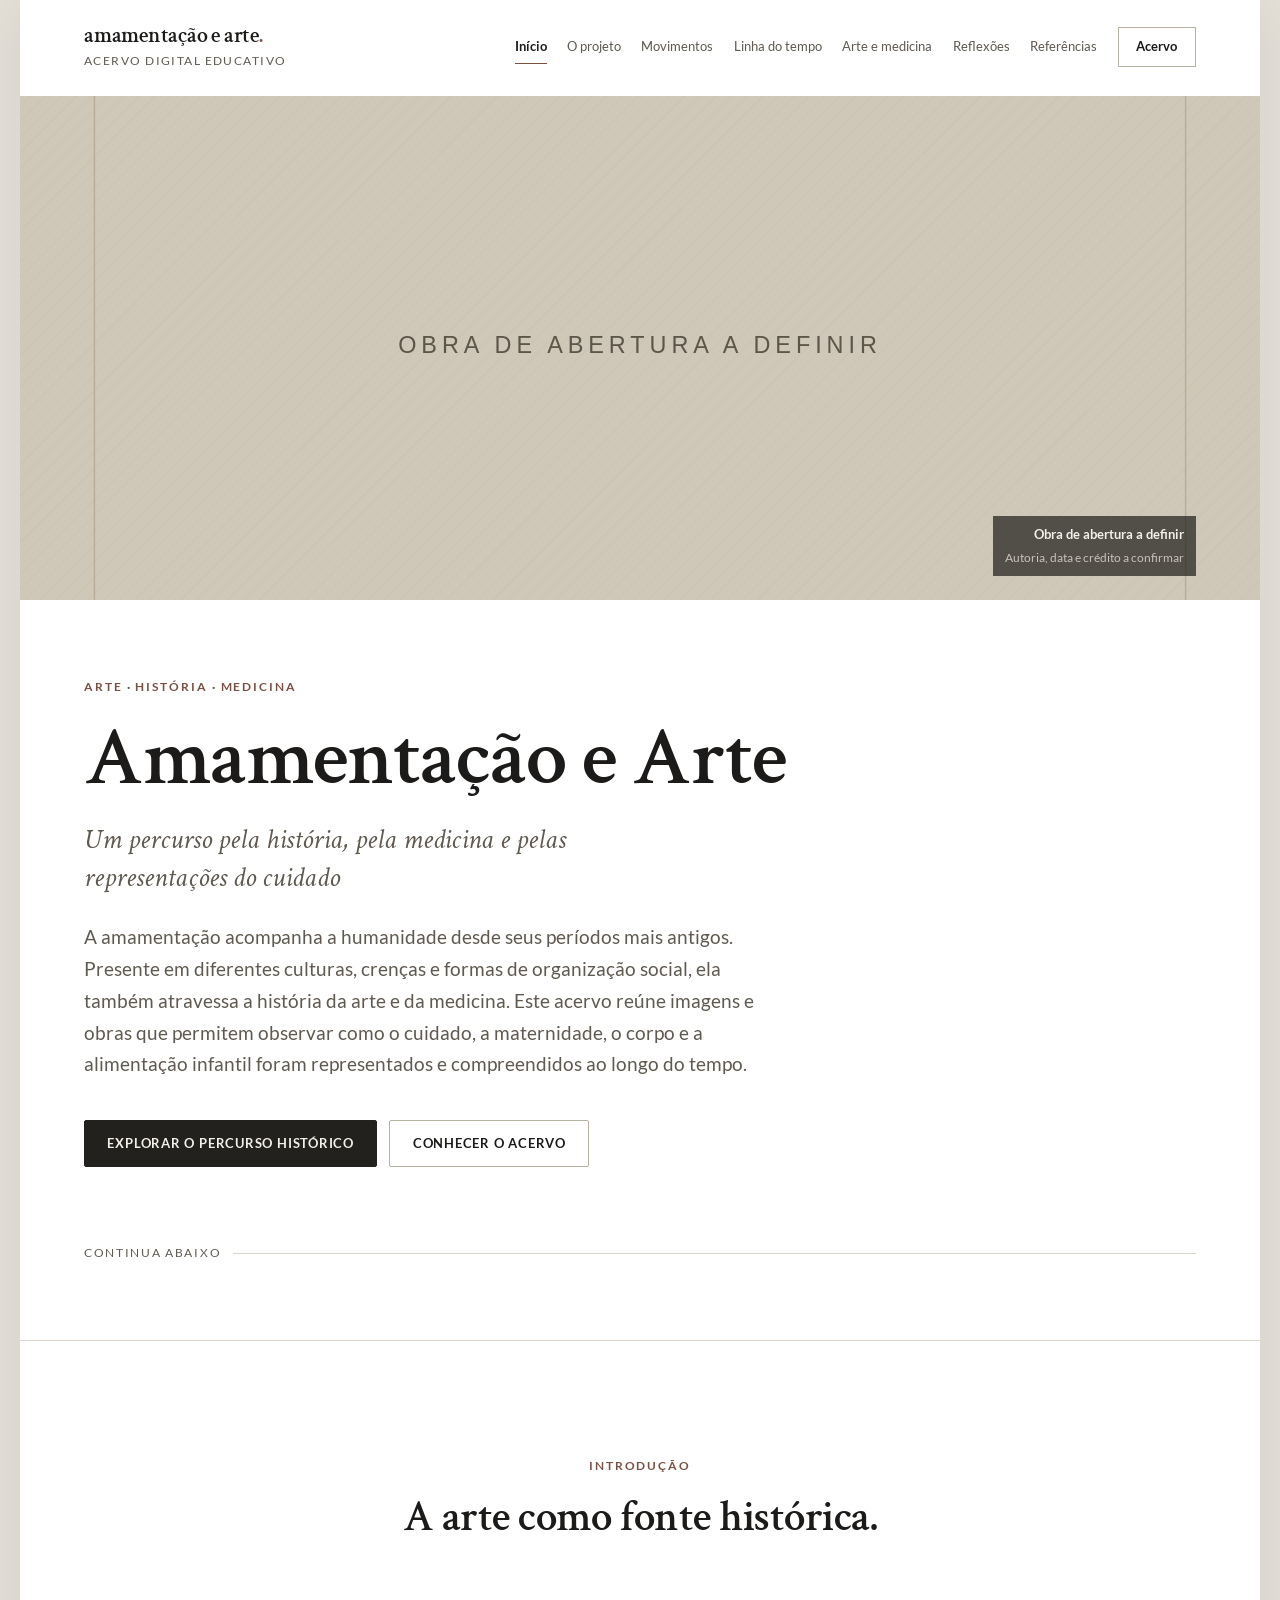
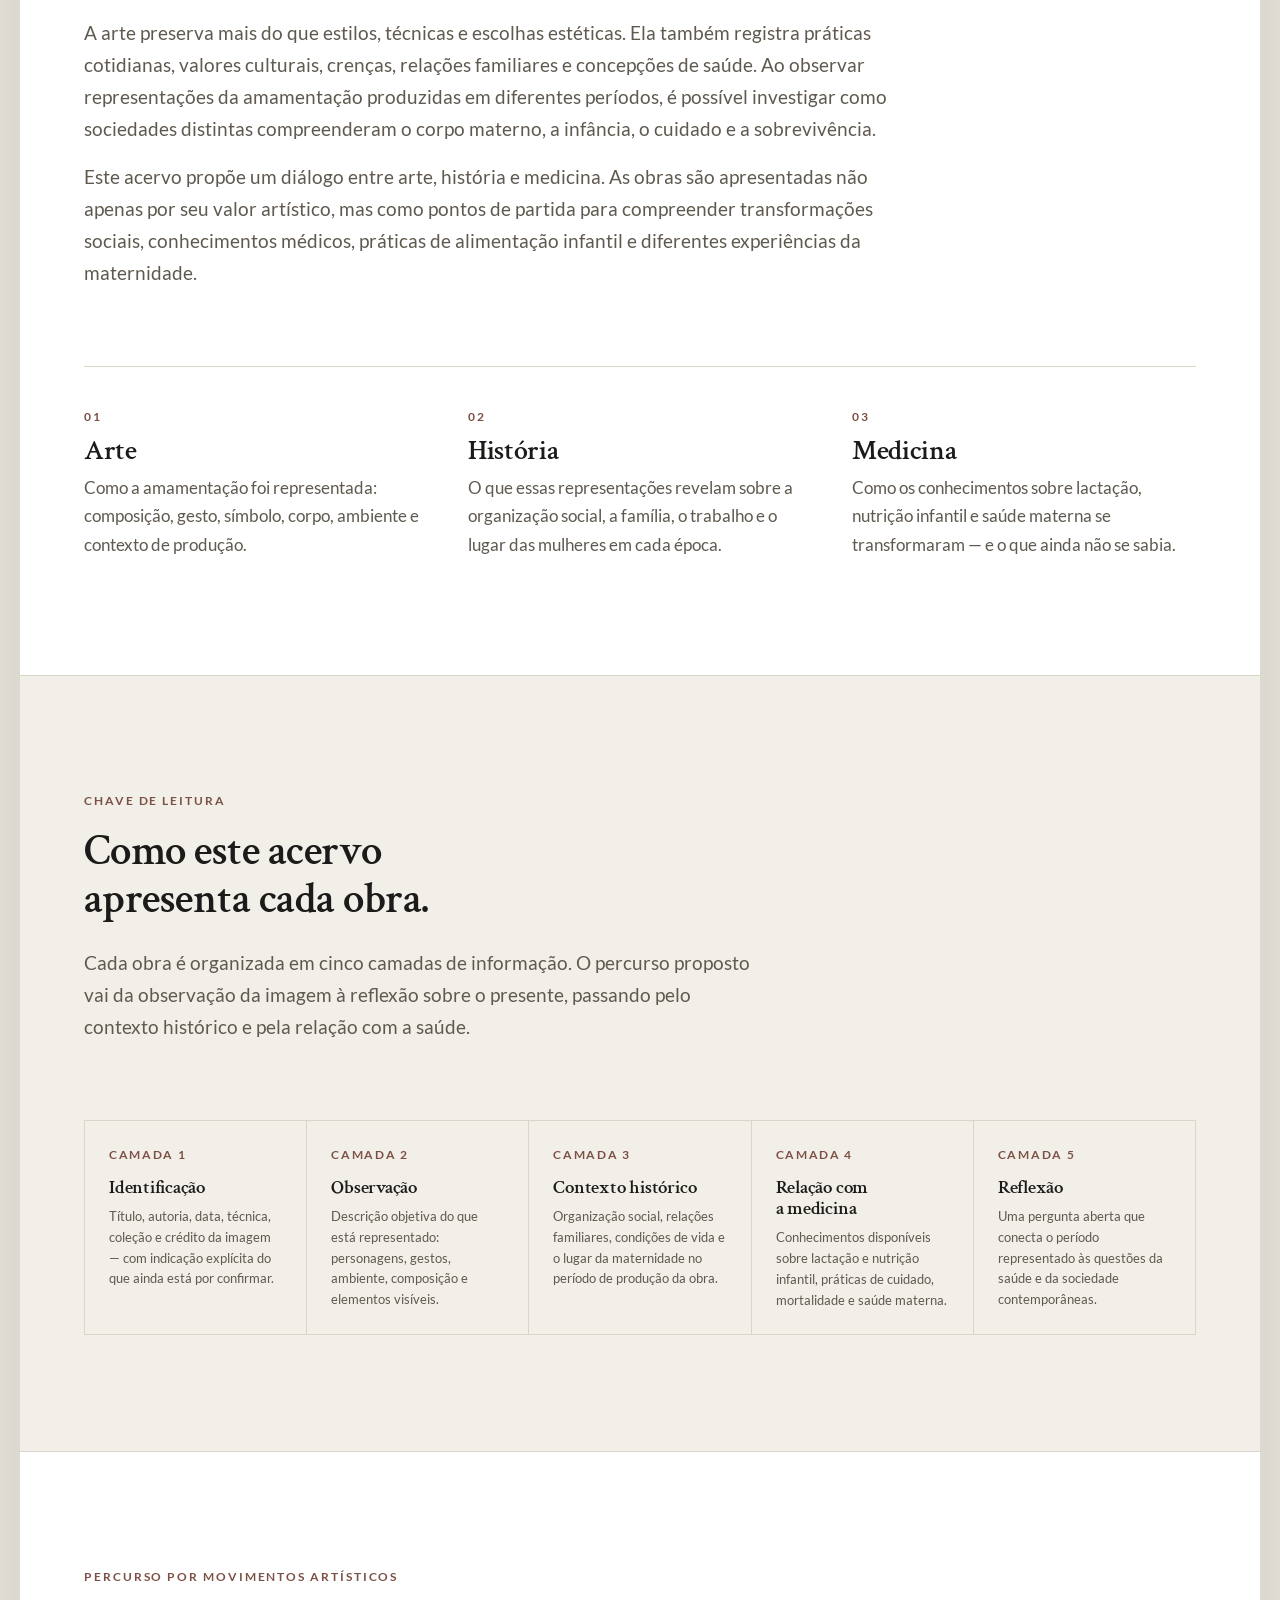
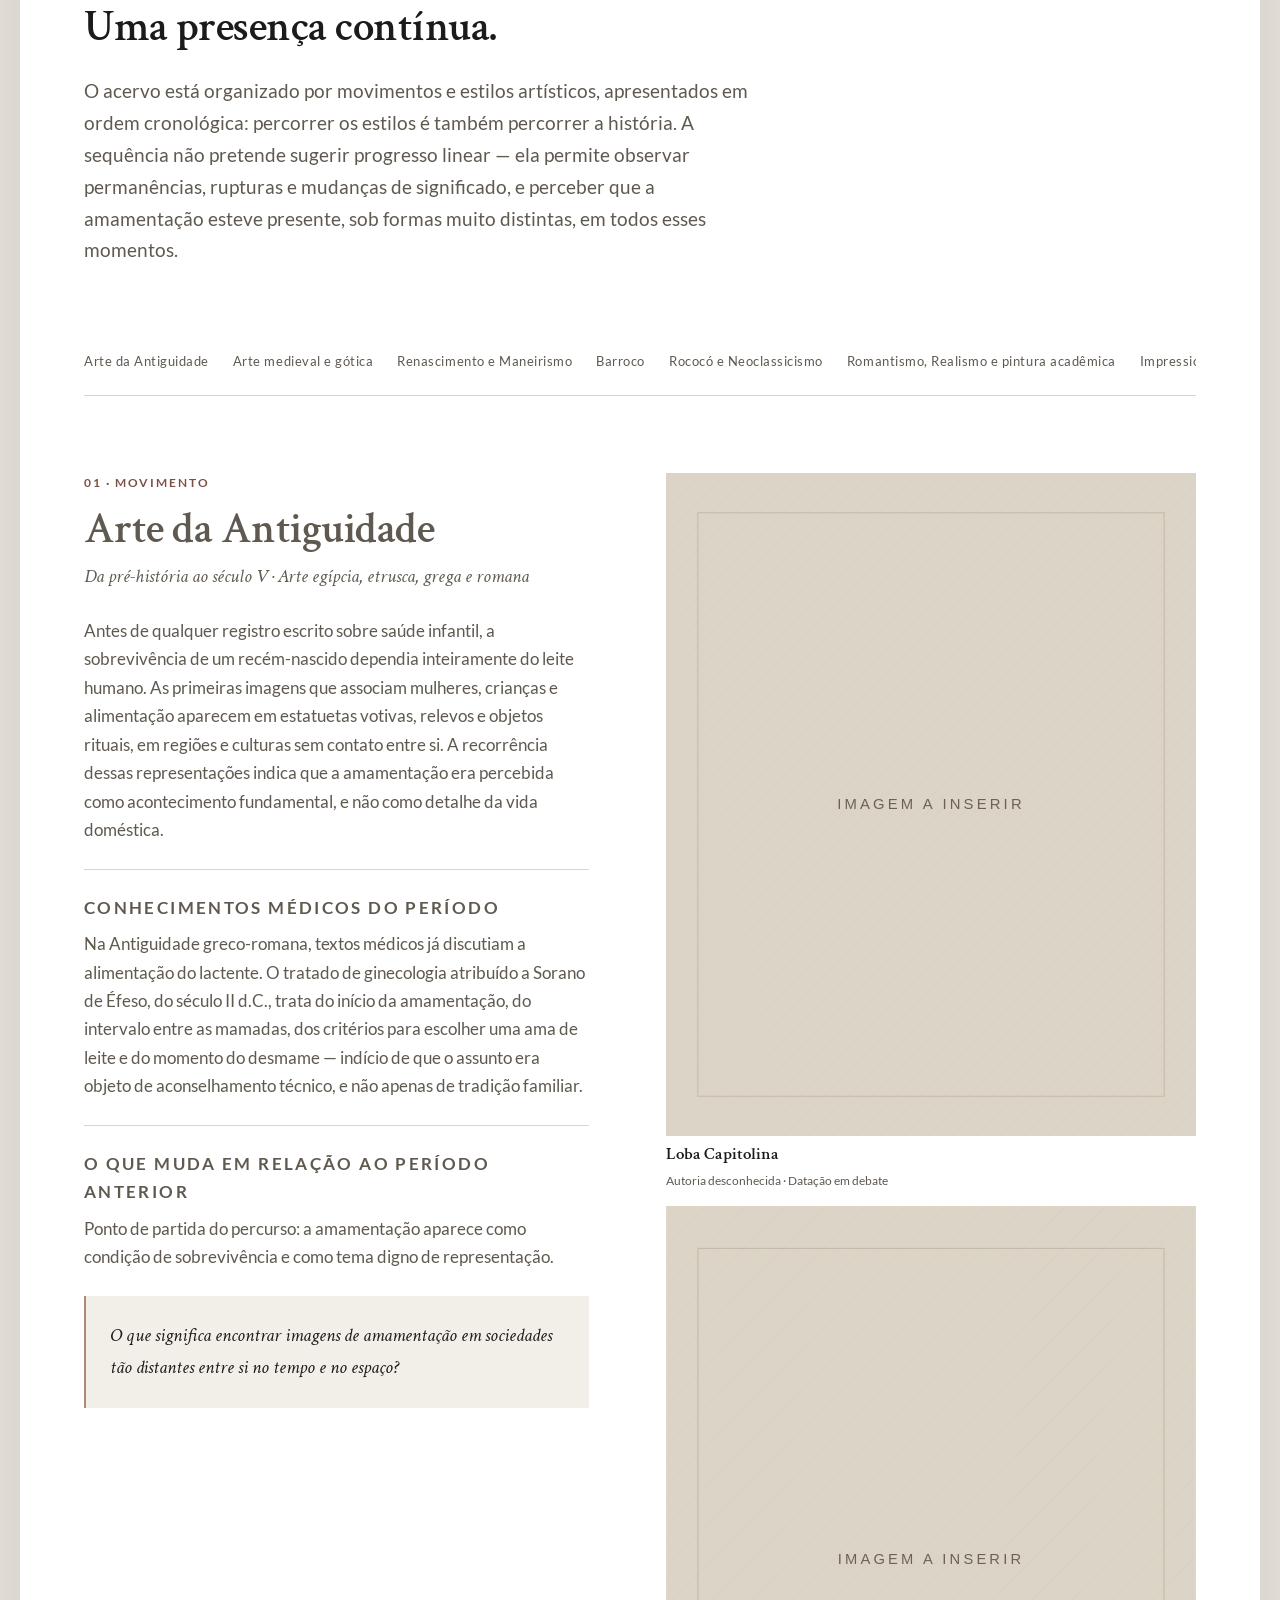
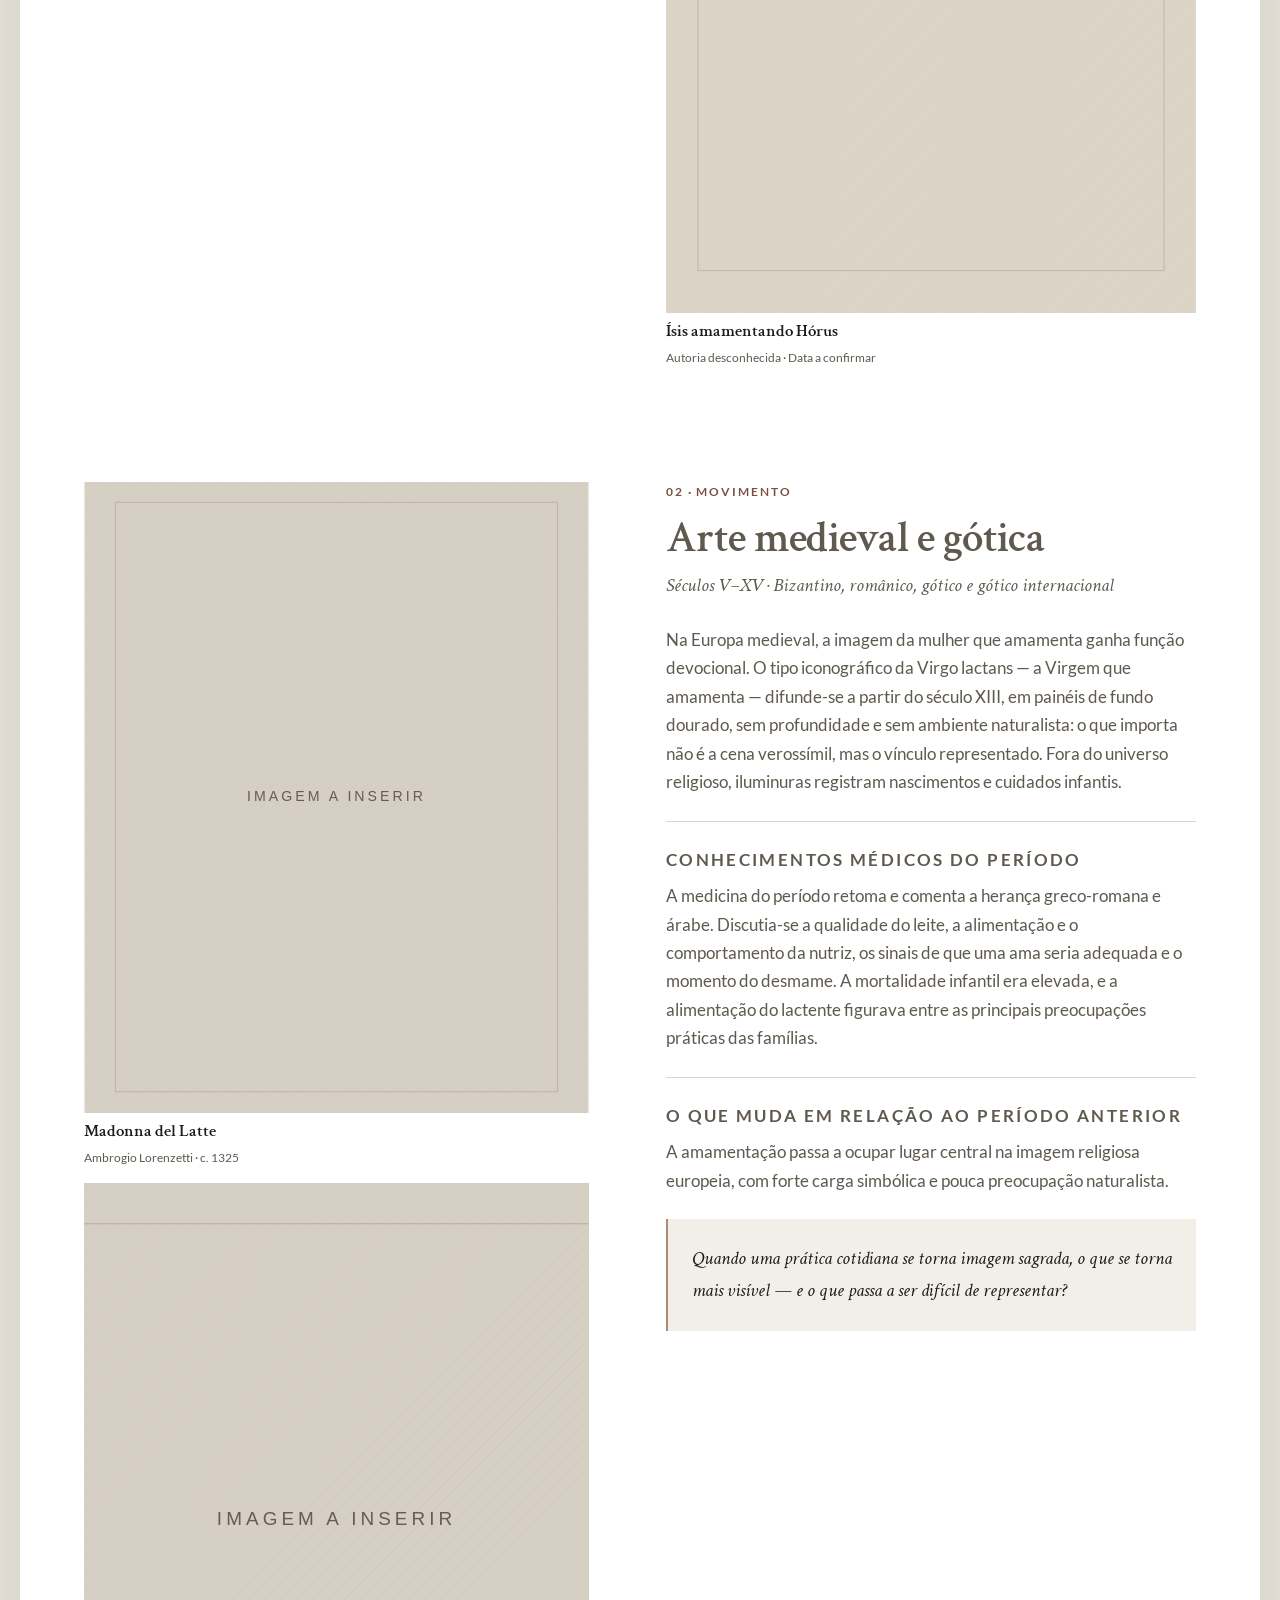
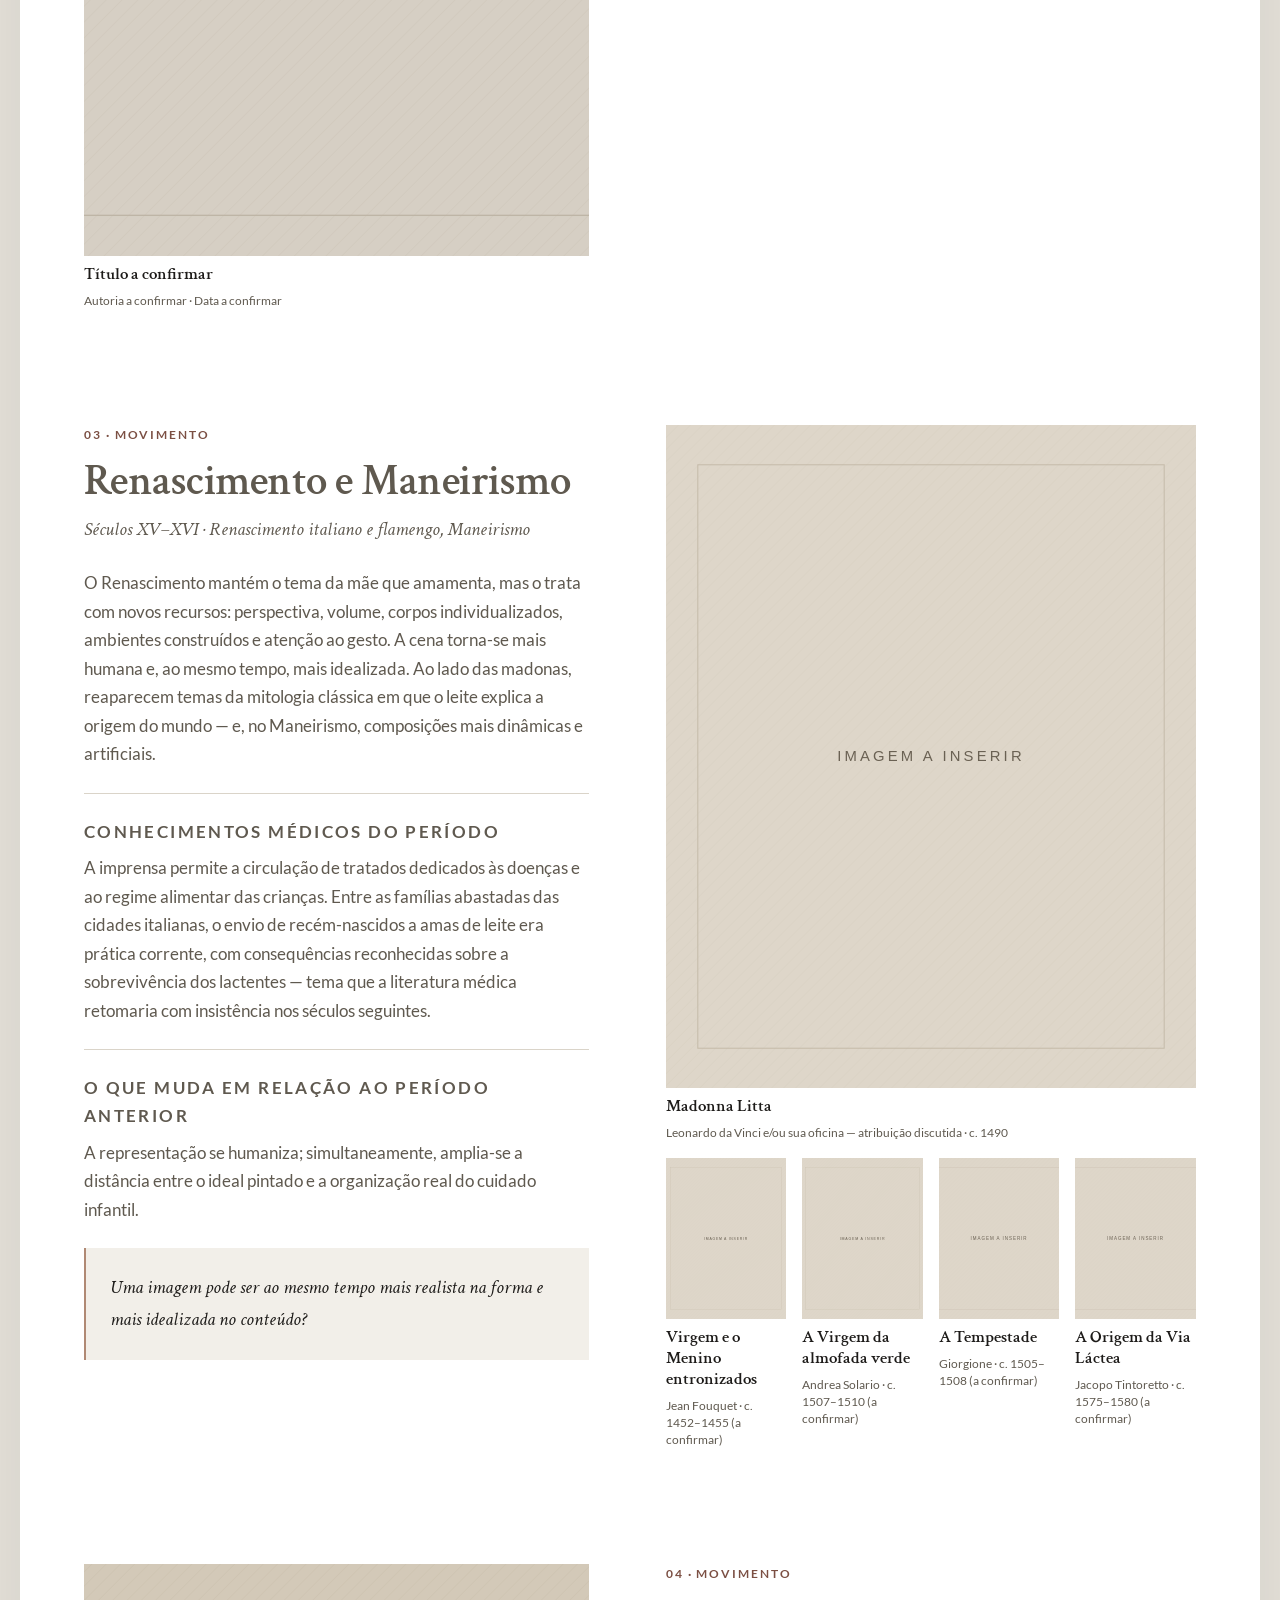
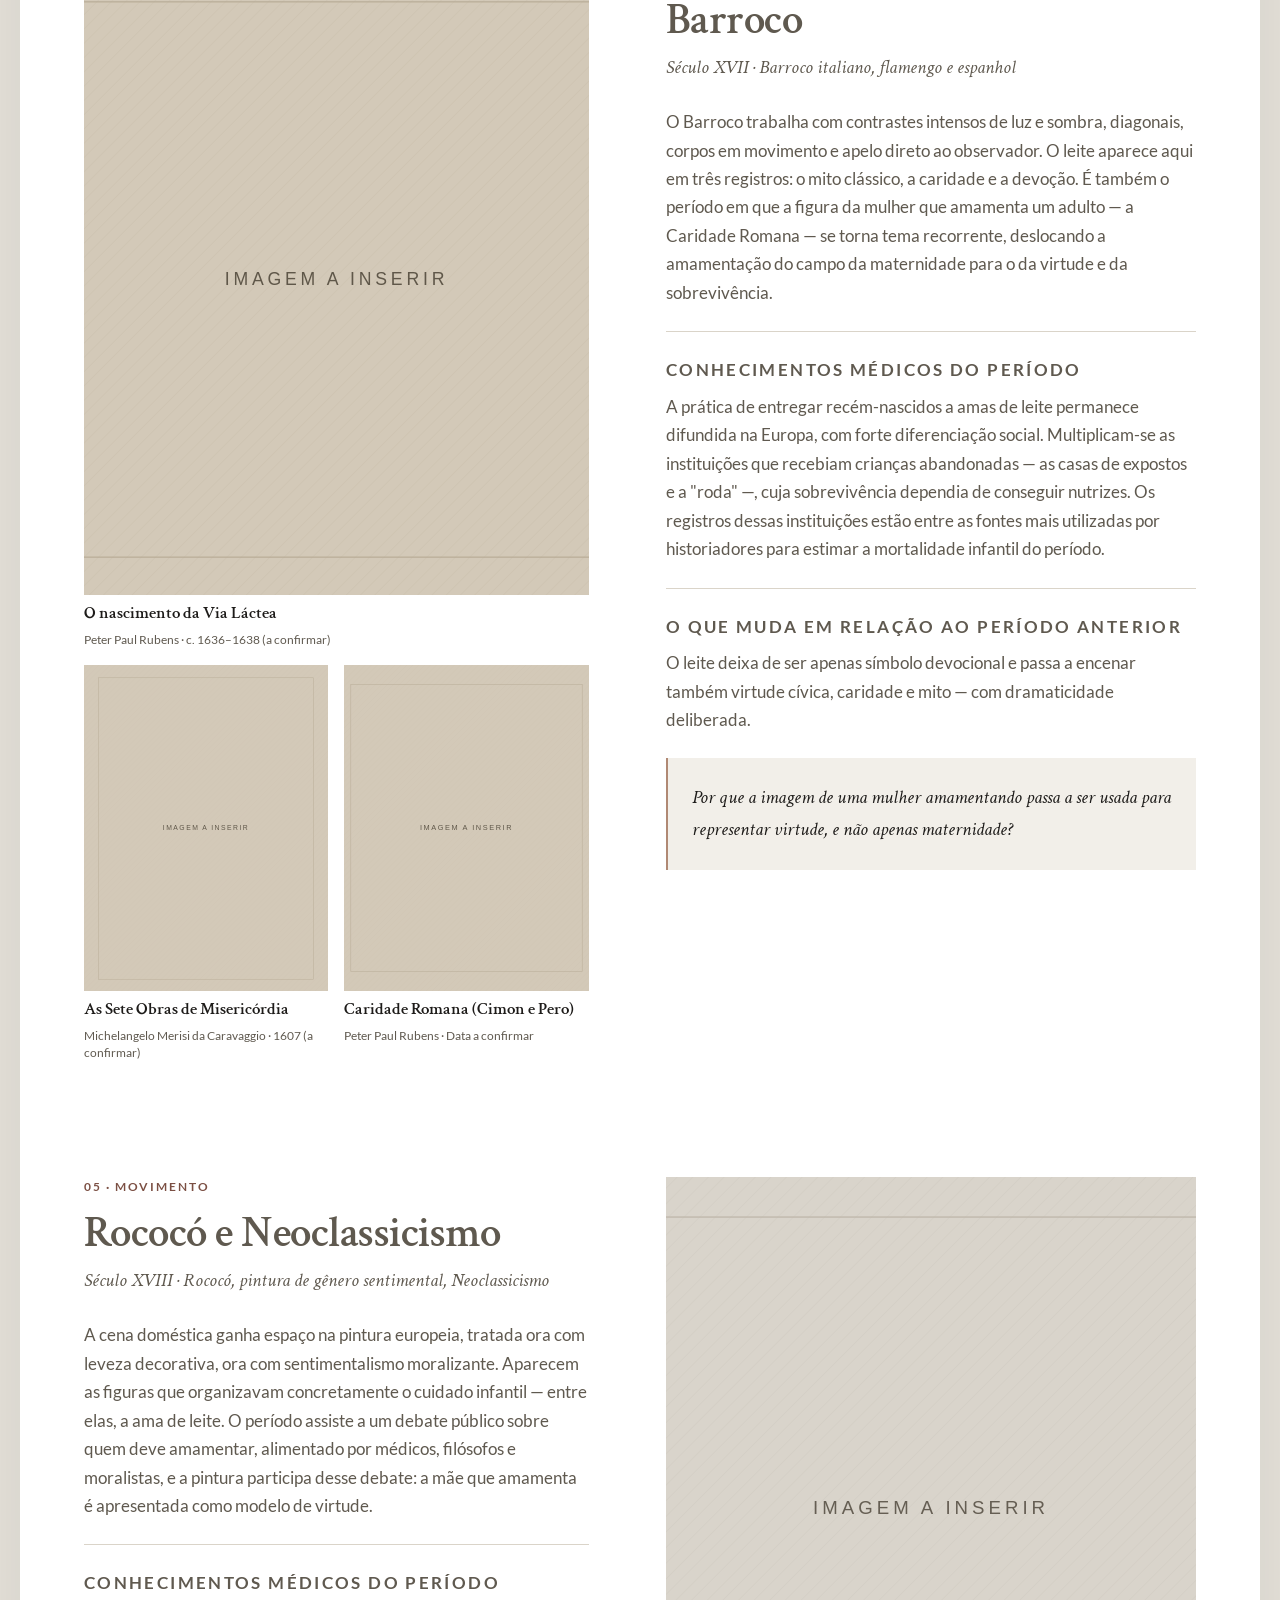
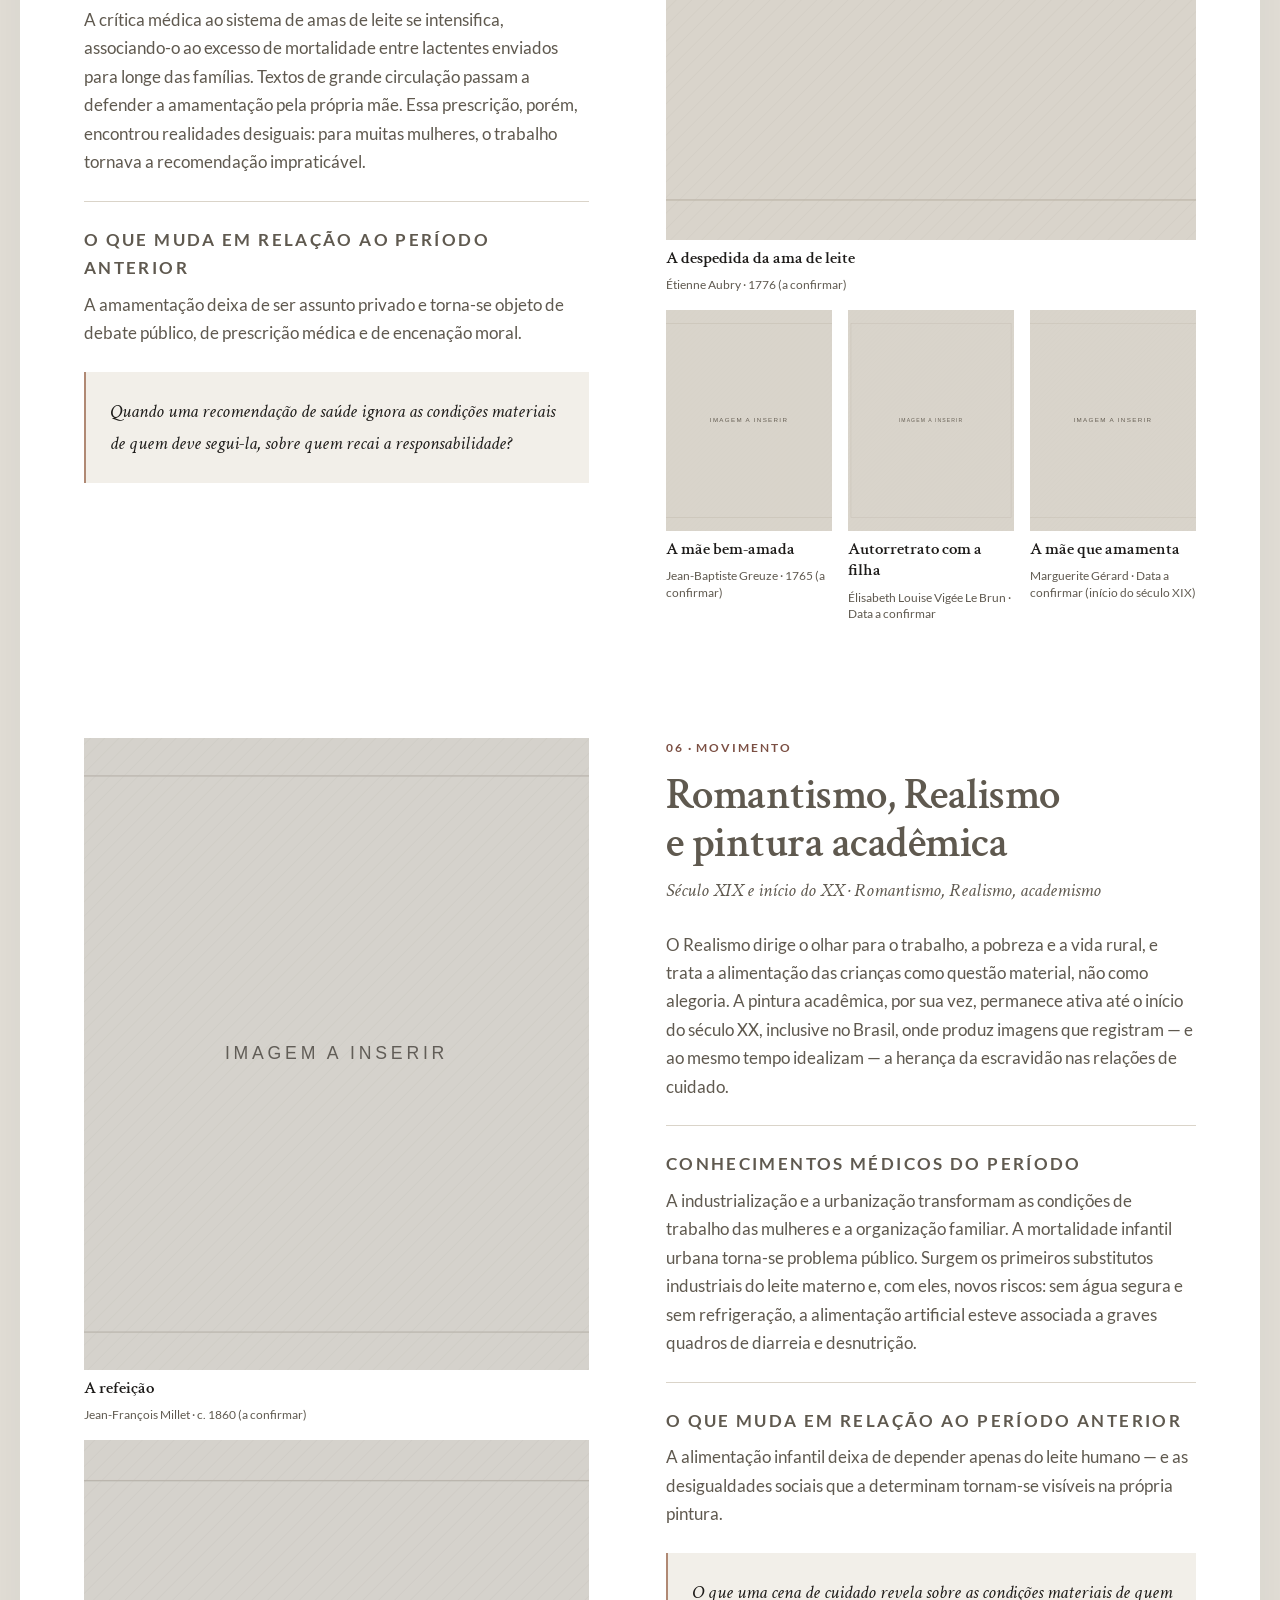
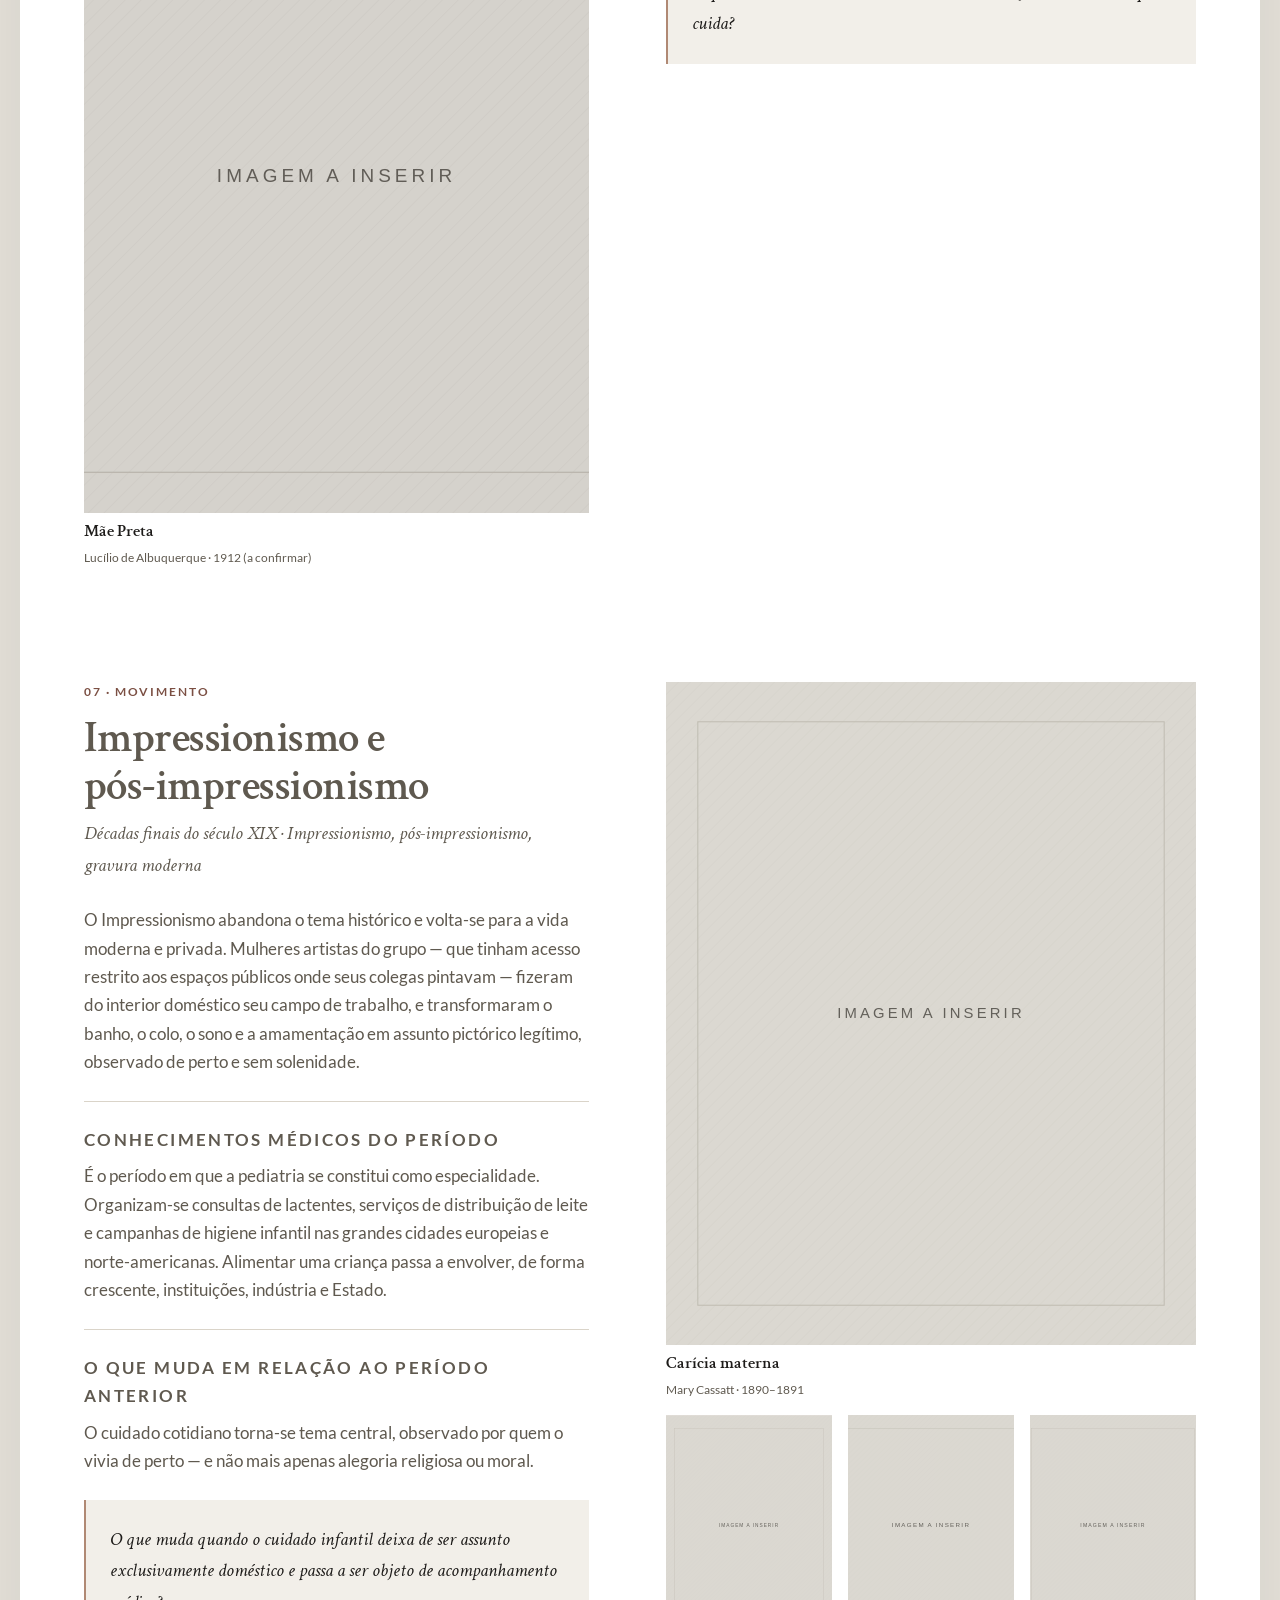
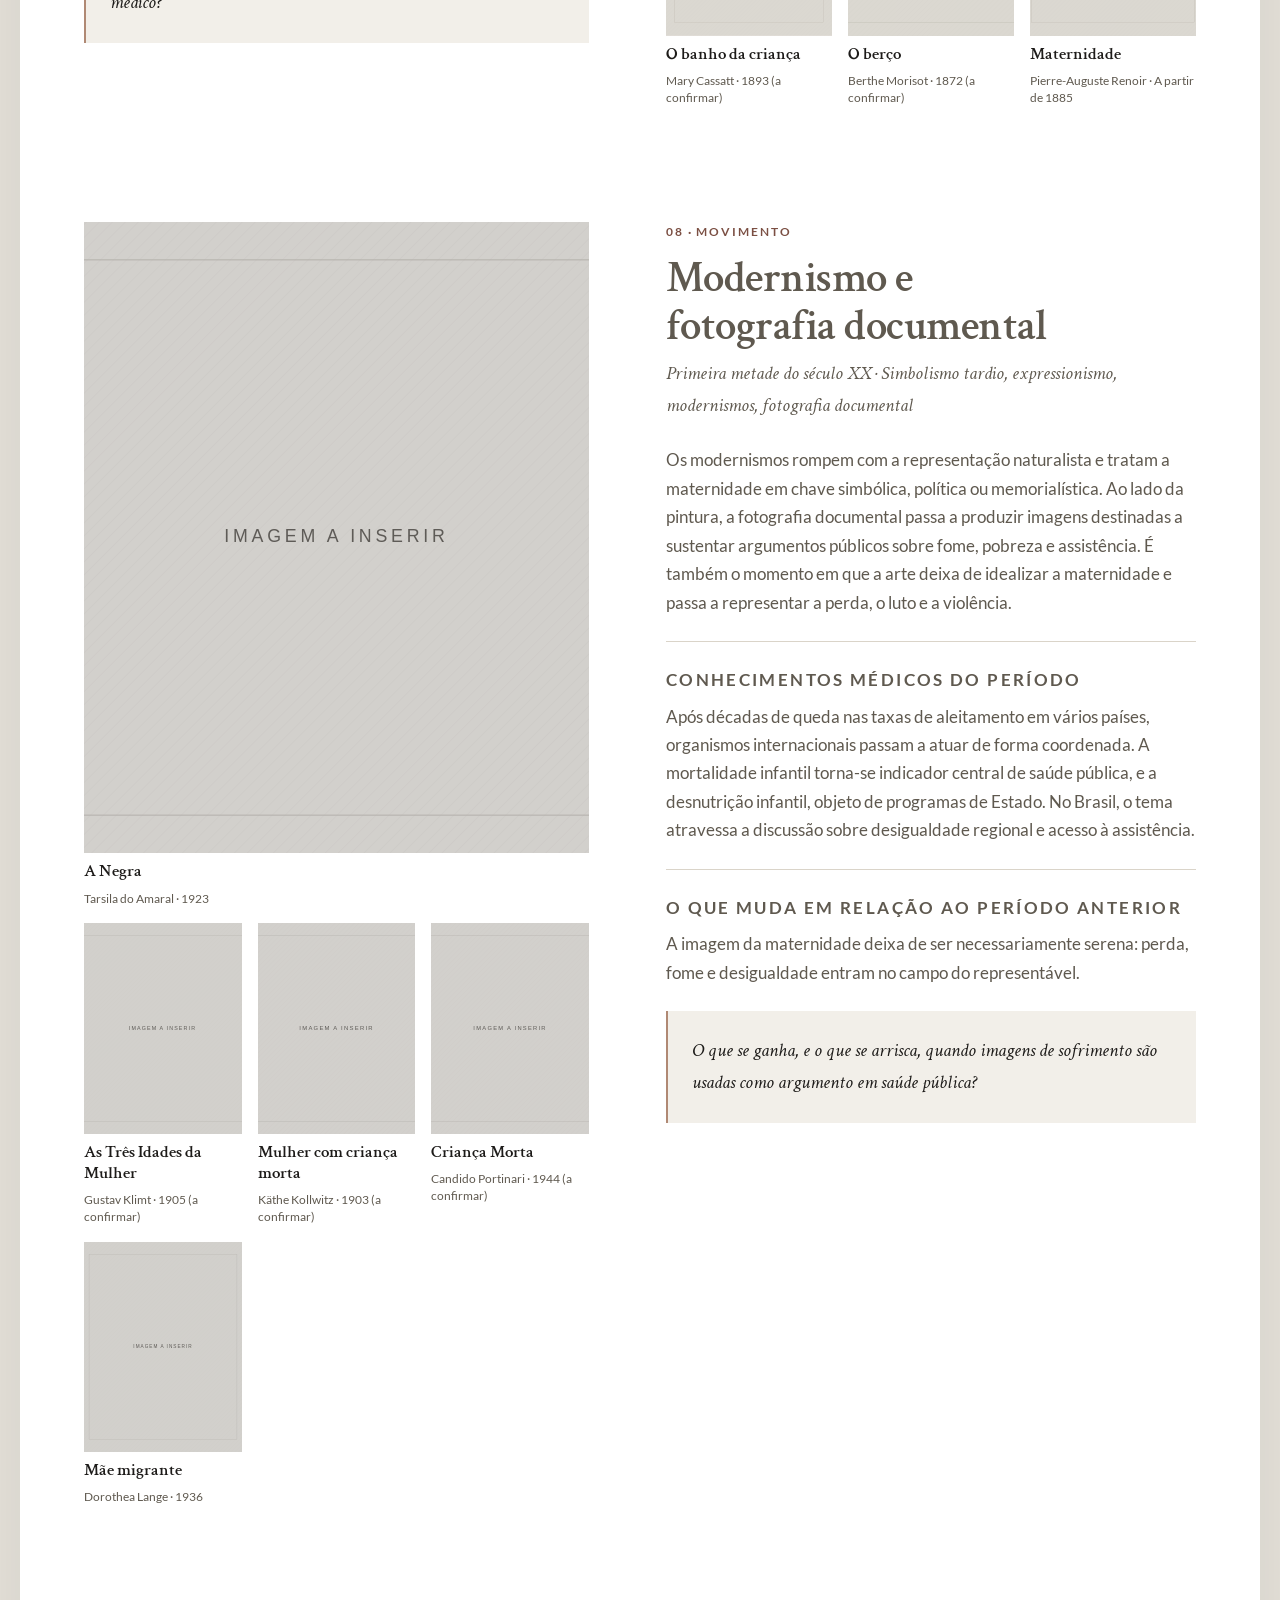
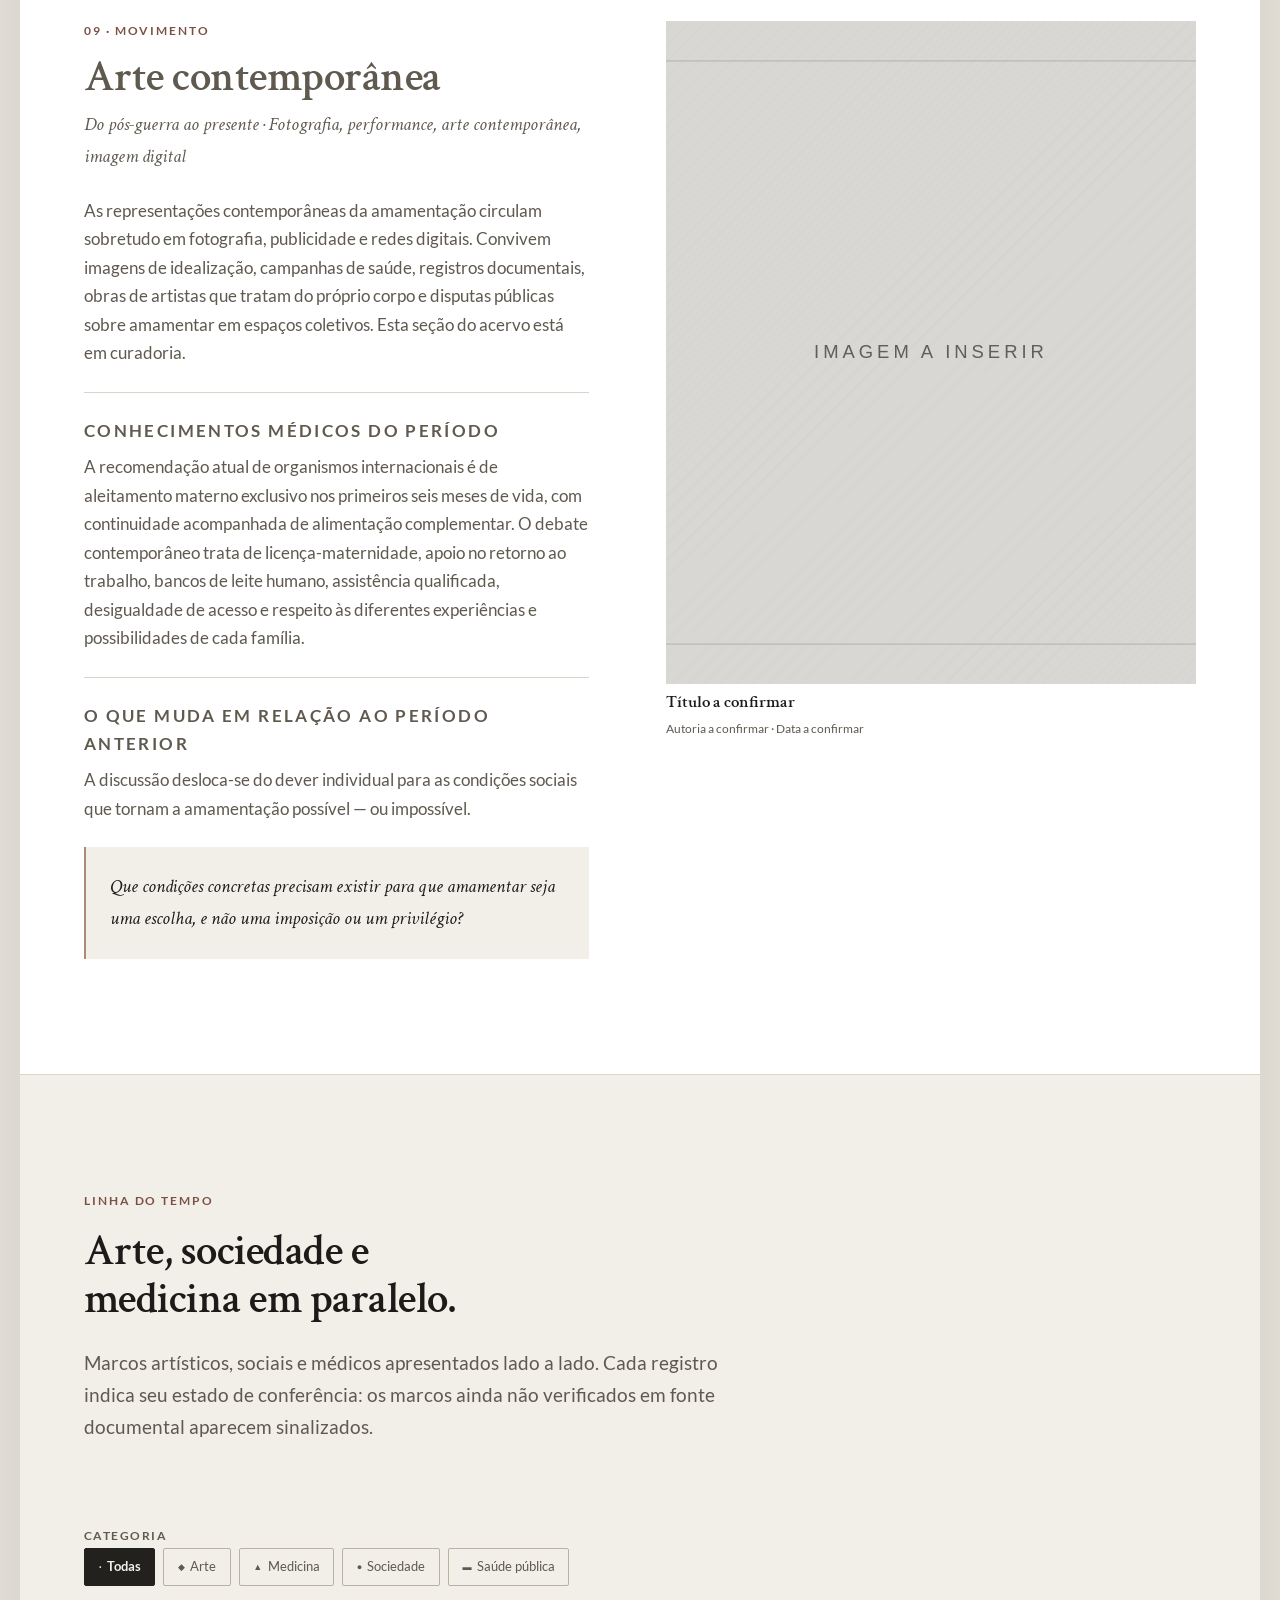
==== commit 360e990d: "Reorganiza o acervo por movimentos artísticos e amplia para 28 obras Estrutura O percurso deixa de s" ====
--- a/index.html
+++ b/index.html
@@ -54,7 +54,7 @@
           <ul class="nav__list">
             <li><a href="#abertura">Início</a></li>
             <li><a href="#projeto">O projeto</a></li>
-            <li><a href="#percurso">Percurso histórico</a></li>
+            <li><a href="#percurso">Movimentos</a></li>
             <li><a href="#linha-do-tempo">Linha do tempo</a></li>
             <li><a href="#arte-e-medicina">Arte e medicina</a></li>
             <li><a href="#reflexoes">Reflexões</a></li>
@@ -193,23 +193,25 @@
         </ol>
       </section>
 
-      <!-- ================= PERCURSO HISTÓRICO ================= -->
+      <!-- ================= PERCURSO POR MOVIMENTOS ================= -->
       <section class="section" id="percurso" aria-labelledby="percurso-titulo">
         <div class="section__head">
-          <p class="eyebrow">Percurso histórico</p>
+          <p class="eyebrow">Percurso por movimentos artísticos</p>
           <h2 class="section__title" id="percurso-titulo">Uma presença contínua.</h2>
           <p class="section__standfirst">
-            A organização cronológica não pretende sugerir progresso linear. Ela permite observar
-            permanências, rupturas e mudanças de significado — e perceber que a amamentação esteve
-            presente, sob formas muito distintas, em todos esses períodos.
-          </p>
-        </div>
-
-        <nav class="periodo-nav" aria-label="Navegação entre períodos históricos">
-          <ul class="periodo-nav__list" id="periodo-nav-list"><!-- gerado por script.js --></ul>
+            O acervo está organizado por movimentos e estilos artísticos, apresentados em ordem
+            cronológica: percorrer os estilos é também percorrer a história. A sequência não
+            pretende sugerir progresso linear — ela permite observar permanências, rupturas e
+            mudanças de significado, e perceber que a amamentação esteve presente, sob formas muito
+            distintas, em todos esses momentos.
+          </p>
+        </div>
+
+        <nav class="movimento-nav" aria-label="Navegação entre movimentos artísticos">
+          <ul class="movimento-nav__list" id="movimento-nav-list"><!-- gerado por script.js --></ul>
         </nav>
 
-        <div class="periodos" id="periodos"><!-- gerado por script.js --></div>
+        <div class="movimentos" id="movimentos"><!-- gerado por script.js --></div>
       </section>
 
       <!-- ================= LINHA DO TEMPO ================= -->
@@ -273,9 +275,9 @@
           </div>
 
           <div class="filtros__grupos">
-            <div class="filtros__grupo" role="group" aria-label="Filtrar por período">
-              <span class="filtros__rotulo">Período</span>
-              <div class="chips" id="filtro-periodos"></div>
+            <div class="filtros__grupo" role="group" aria-label="Filtrar por movimento artístico">
+              <span class="filtros__rotulo">Movimento</span>
+              <div class="chips" id="filtro-movimentos"></div>
             </div>
             <div class="filtros__grupo" role="group" aria-label="Filtrar por tema">
               <span class="filtros__rotulo">Tema</span>
@@ -516,7 +518,7 @@
           <h2 class="site-footer__titulo">Navegação</h2>
           <ul>
             <li><a href="#projeto">O projeto</a></li>
-            <li><a href="#percurso">Percurso histórico</a></li>
+            <li><a href="#percurso">Movimentos</a></li>
             <li><a href="#linha-do-tempo">Linha do tempo</a></li>
             <li><a href="#acervo">Acervo</a></li>
             <li><a href="#reflexoes">Reflexões</a></li>
@@ -561,7 +563,7 @@
   </div>
 
   <script src="./data/obras.js"></script>
-  <script src="./data/periodos.js"></script>
+  <script src="./data/movimentos.js"></script>
   <script src="./data/timeline.js"></script>
   <script src="./data/referencias.js"></script>
   <script src="./script.js"></script>
--- a/styles.css
+++ b/styles.css
@@ -693,7 +693,7 @@
 
 /* ======================= 7. PERCURSO HISTÓRICO ======================== */
 
-.periodo-nav {
+.movimento-nav {
   position: relative;
   margin-bottom: var(--esp-xl);
   padding-bottom: var(--esp-xs);
@@ -701,13 +701,13 @@
   overflow-x: auto;
 }
 
-.periodo-nav__list {
+.movimento-nav__list {
   display: flex;
   gap: var(--esp-md);
   min-width: max-content;
 }
 
-.periodo-nav__list a {
+.movimento-nav__list a {
   display: inline-block;
   padding: var(--esp-2xs) 0;
   font-size: var(--texto-sm);
@@ -719,11 +719,11 @@
   transition: color var(--transicao), border-color var(--transicao);
 }
 
-.periodo-nav__list a:hover { color: var(--cor-texto); border-bottom-color: var(--cor-linha-forte); }
-
-.periodos { display: grid; gap: var(--esp-2xl); }
-
-.periodo {
+.movimento-nav__list a:hover { color: var(--cor-texto); border-bottom-color: var(--cor-linha-forte); }
+
+.movimentos { display: grid; gap: var(--esp-2xl); }
+
+.movimento {
   display: grid;
   grid-template-columns: minmax(0, 1fr) minmax(0, 1.05fr);
   gap: var(--esp-xl);
@@ -731,9 +731,9 @@
   scroll-margin-top: 7rem;
 }
 
-.periodo:nth-child(even) .periodo__media { order: -1; }
-
-.periodo__numero {
+.movimento:nth-child(even) .movimento__media { order: -1; }
+
+.movimento__numero {
   display: block;
   margin-bottom: var(--esp-xs);
   font-size: var(--texto-xs);
@@ -743,9 +743,9 @@
   color: var(--cor-acento);
 }
 
-.periodo__titulo { font-size: var(--texto-xl); }
-
-.periodo__intervalo {
+.movimento__titulo { font-size: var(--texto-xl); }
+
+.movimento__intervalo {
   margin: var(--esp-2xs) 0 var(--esp-md);
   font-family: var(--fonte-titulo);
   font-style: italic;
@@ -753,15 +753,15 @@
   color: var(--cor-texto-suave);
 }
 
-.periodo__texto { color: var(--cor-texto-suave); max-width: 56ch; }
-
-.periodo__bloco {
+.movimento__texto { color: var(--cor-texto-suave); max-width: 56ch; }
+
+.movimento__bloco {
   margin-top: var(--esp-md);
   padding-top: var(--esp-md);
   border-top: 1px solid var(--cor-linha);
 }
 
-.periodo__bloco-rotulo {
+.movimento__bloco-rotulo {
   margin-bottom: var(--esp-2xs);
   font-size: var(--texto-xs);
   font-weight: 700;
@@ -770,9 +770,9 @@
   color: var(--cor-texto);
 }
 
-.periodo__bloco p { font-size: var(--texto-base); color: var(--cor-texto-suave); }
-
-.periodo__reflexao {
+.movimento__bloco p { font-size: var(--texto-base); color: var(--cor-texto-suave); }
+
+.movimento__reflexao {
   margin-top: var(--esp-md);
   padding: var(--esp-md);
   background-color: var(--cor-superficie-2);
@@ -783,9 +783,9 @@
   color: var(--cor-texto);
 }
 
-.periodo__media { display: grid; gap: var(--esp-sm); }
-
-.periodo__secundarias {
+.movimento__media { display: grid; gap: var(--esp-sm); }
+
+.movimento__secundarias {
   display: grid;
   grid-template-columns: repeat(auto-fit, minmax(120px, 1fr));
   gap: var(--esp-sm);
@@ -1089,7 +1089,7 @@
   margin-top: var(--esp-3xs);
 }
 
-.artwork-card__periodo {
+.artwork-card__movimento {
   font-size: var(--texto-xs);
   letter-spacing: 0.1em;
   text-transform: uppercase;
@@ -1617,8 +1617,8 @@
     padding: 0.75rem 1.1rem !important;
   }
 
-  .periodo { grid-template-columns: minmax(0, 1fr); gap: var(--esp-lg); }
-  .periodo:nth-child(even) .periodo__media { order: 0; }
+  .movimento { grid-template-columns: minmax(0, 1fr); gap: var(--esp-lg); }
+  .movimento:nth-child(even) .movimento__media { order: 0; }
 
   .sobre-grid { grid-template-columns: minmax(0, 1fr); }
 
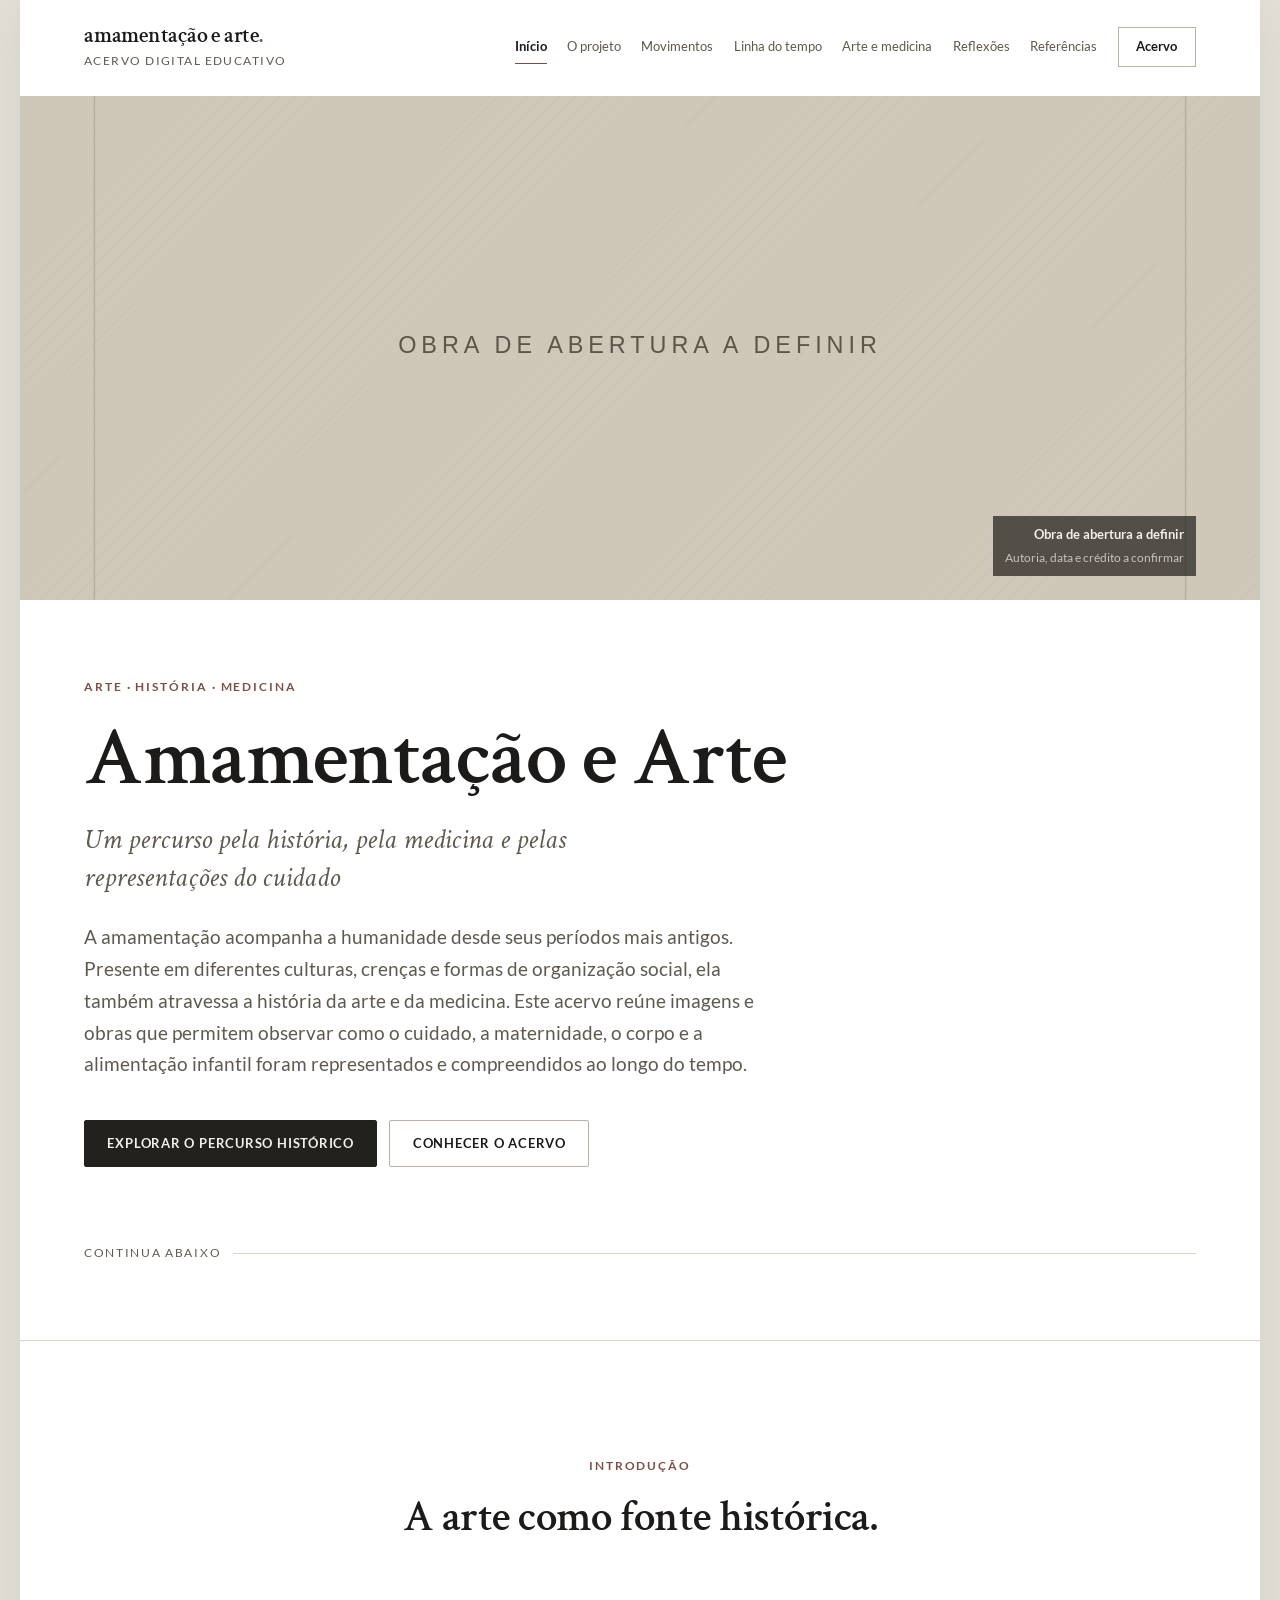
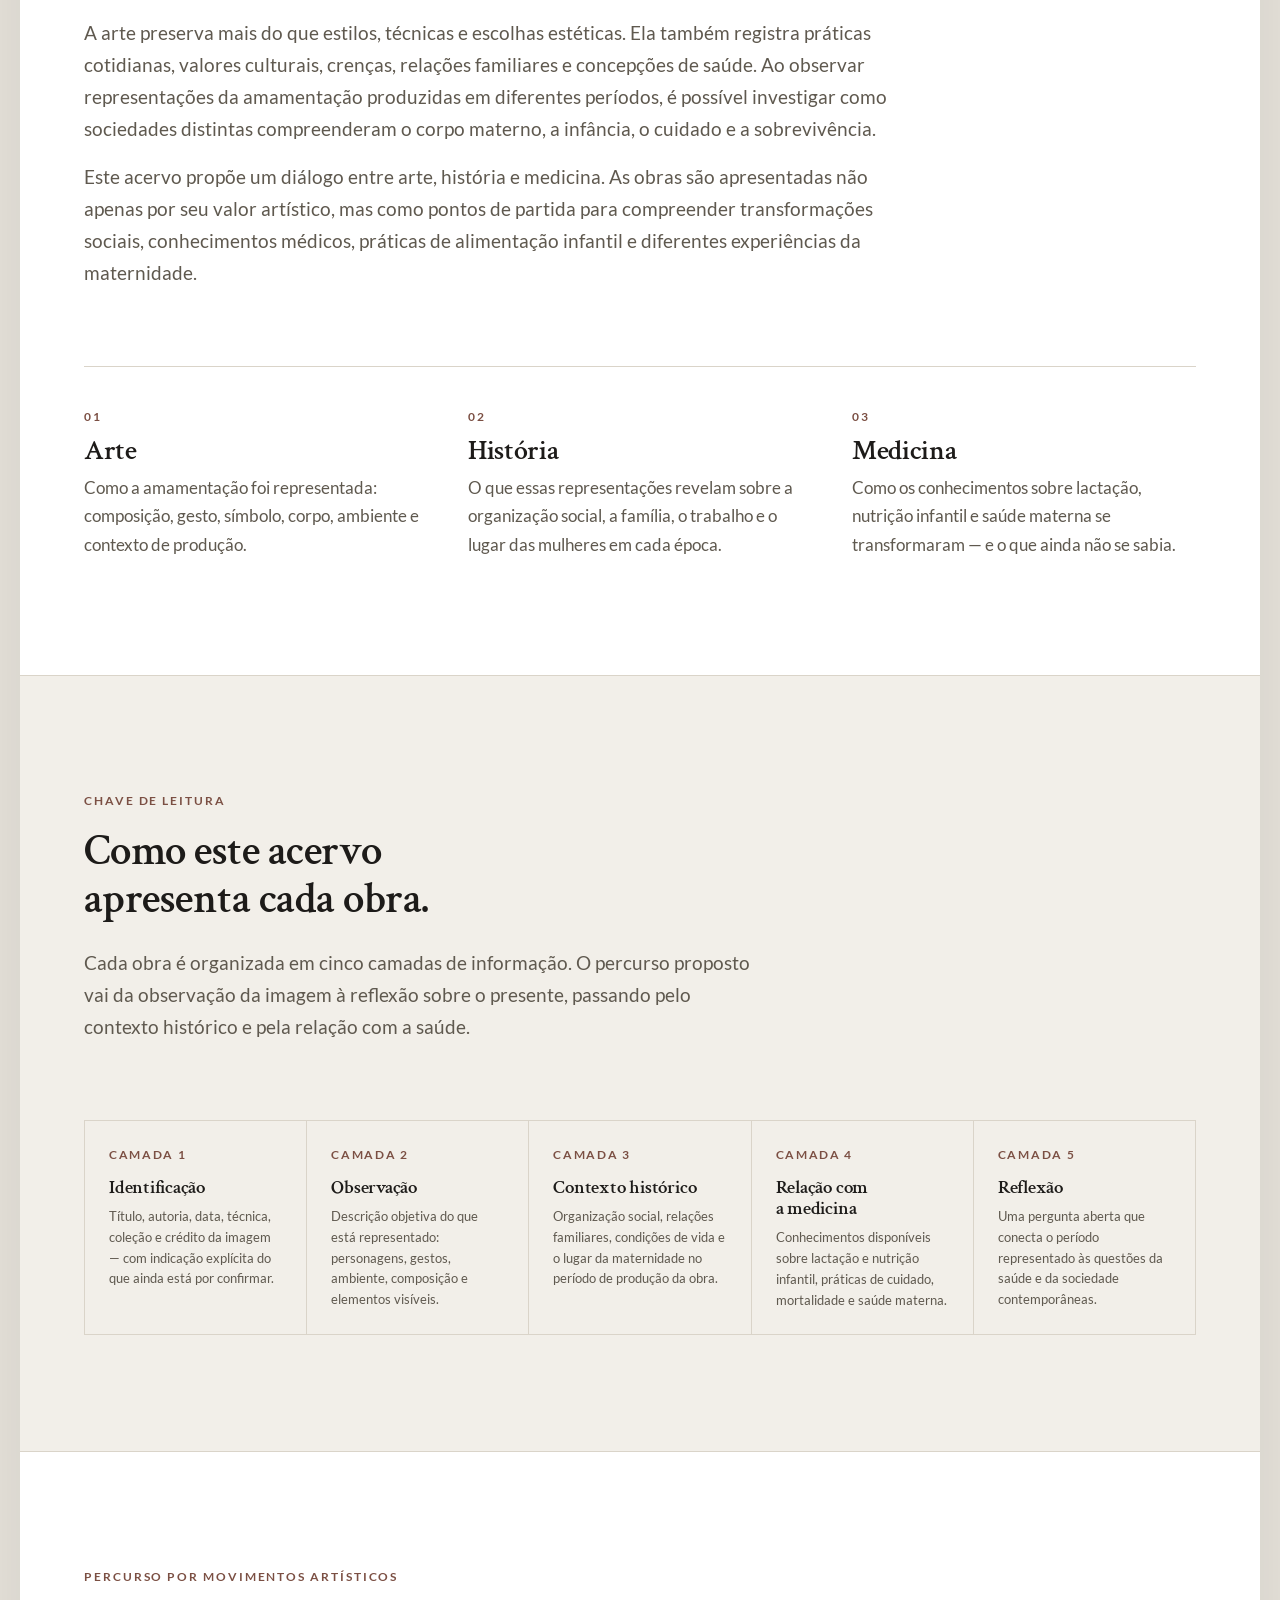
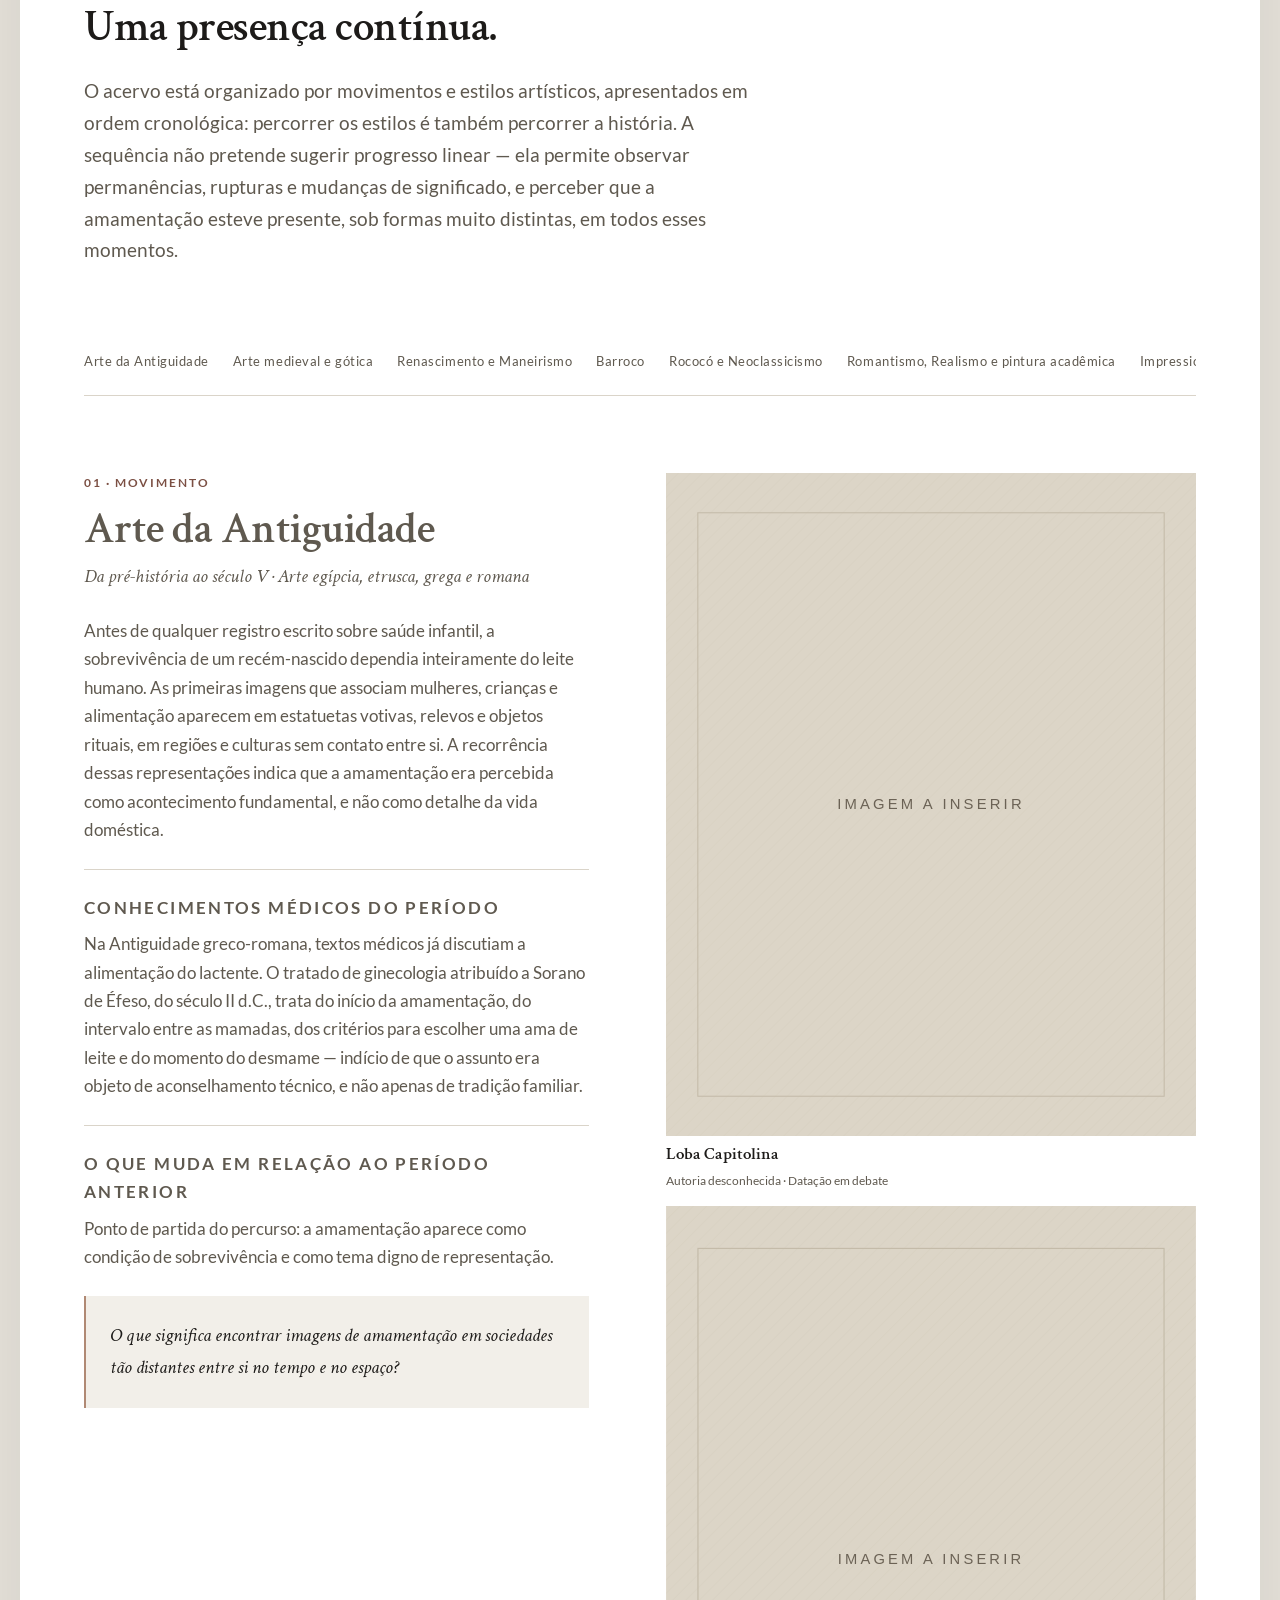
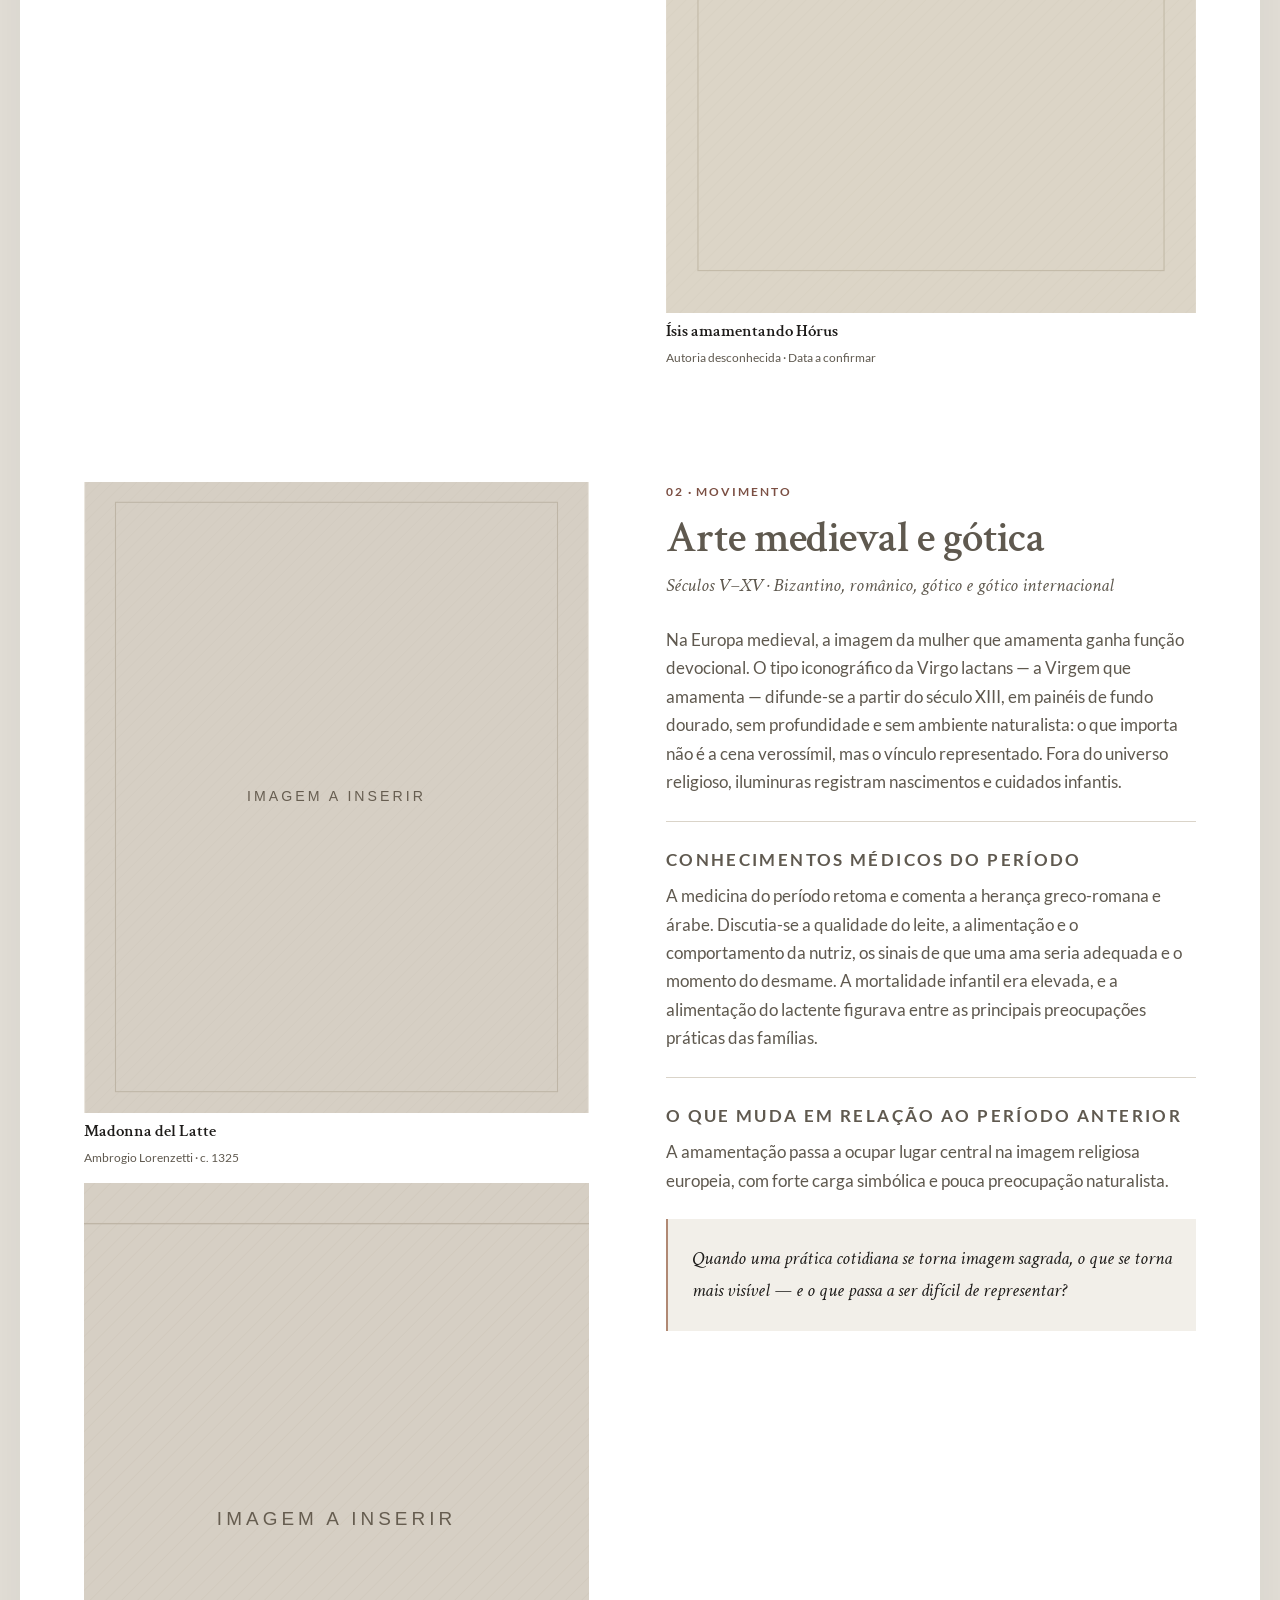
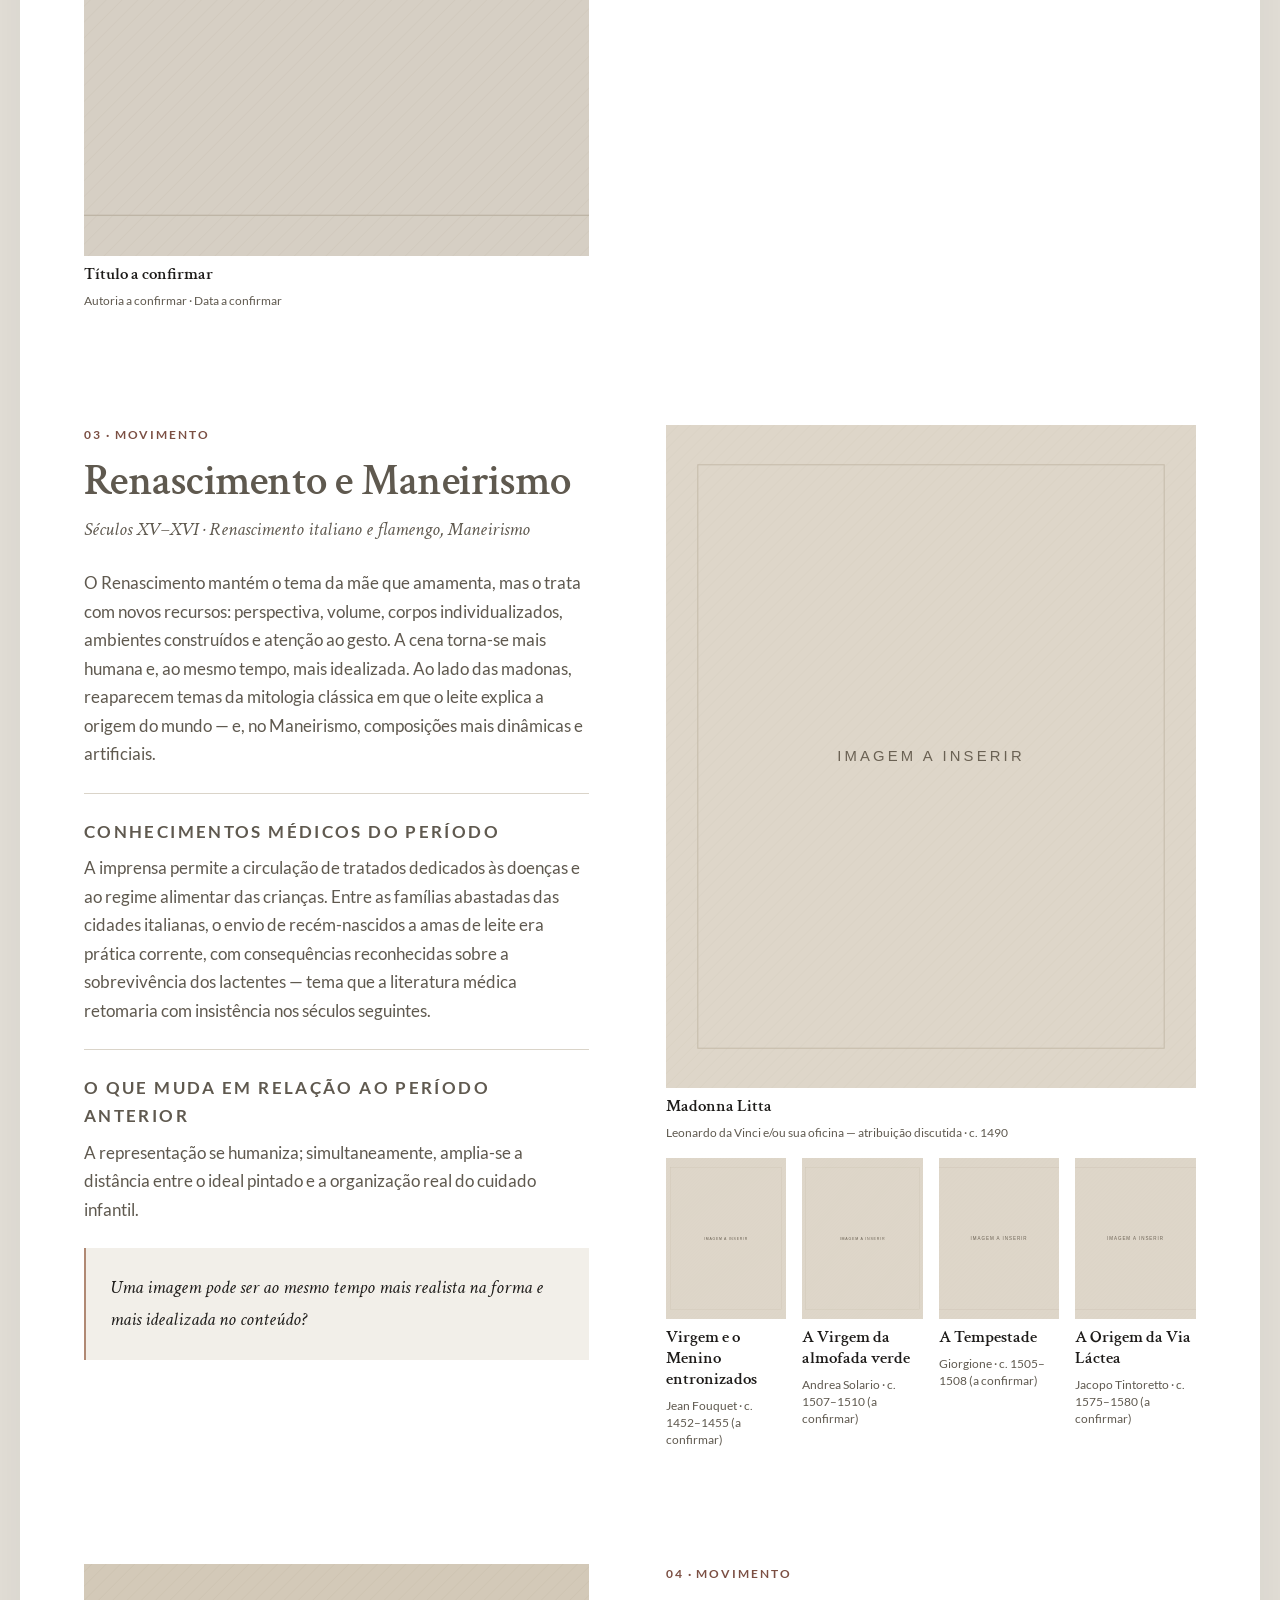
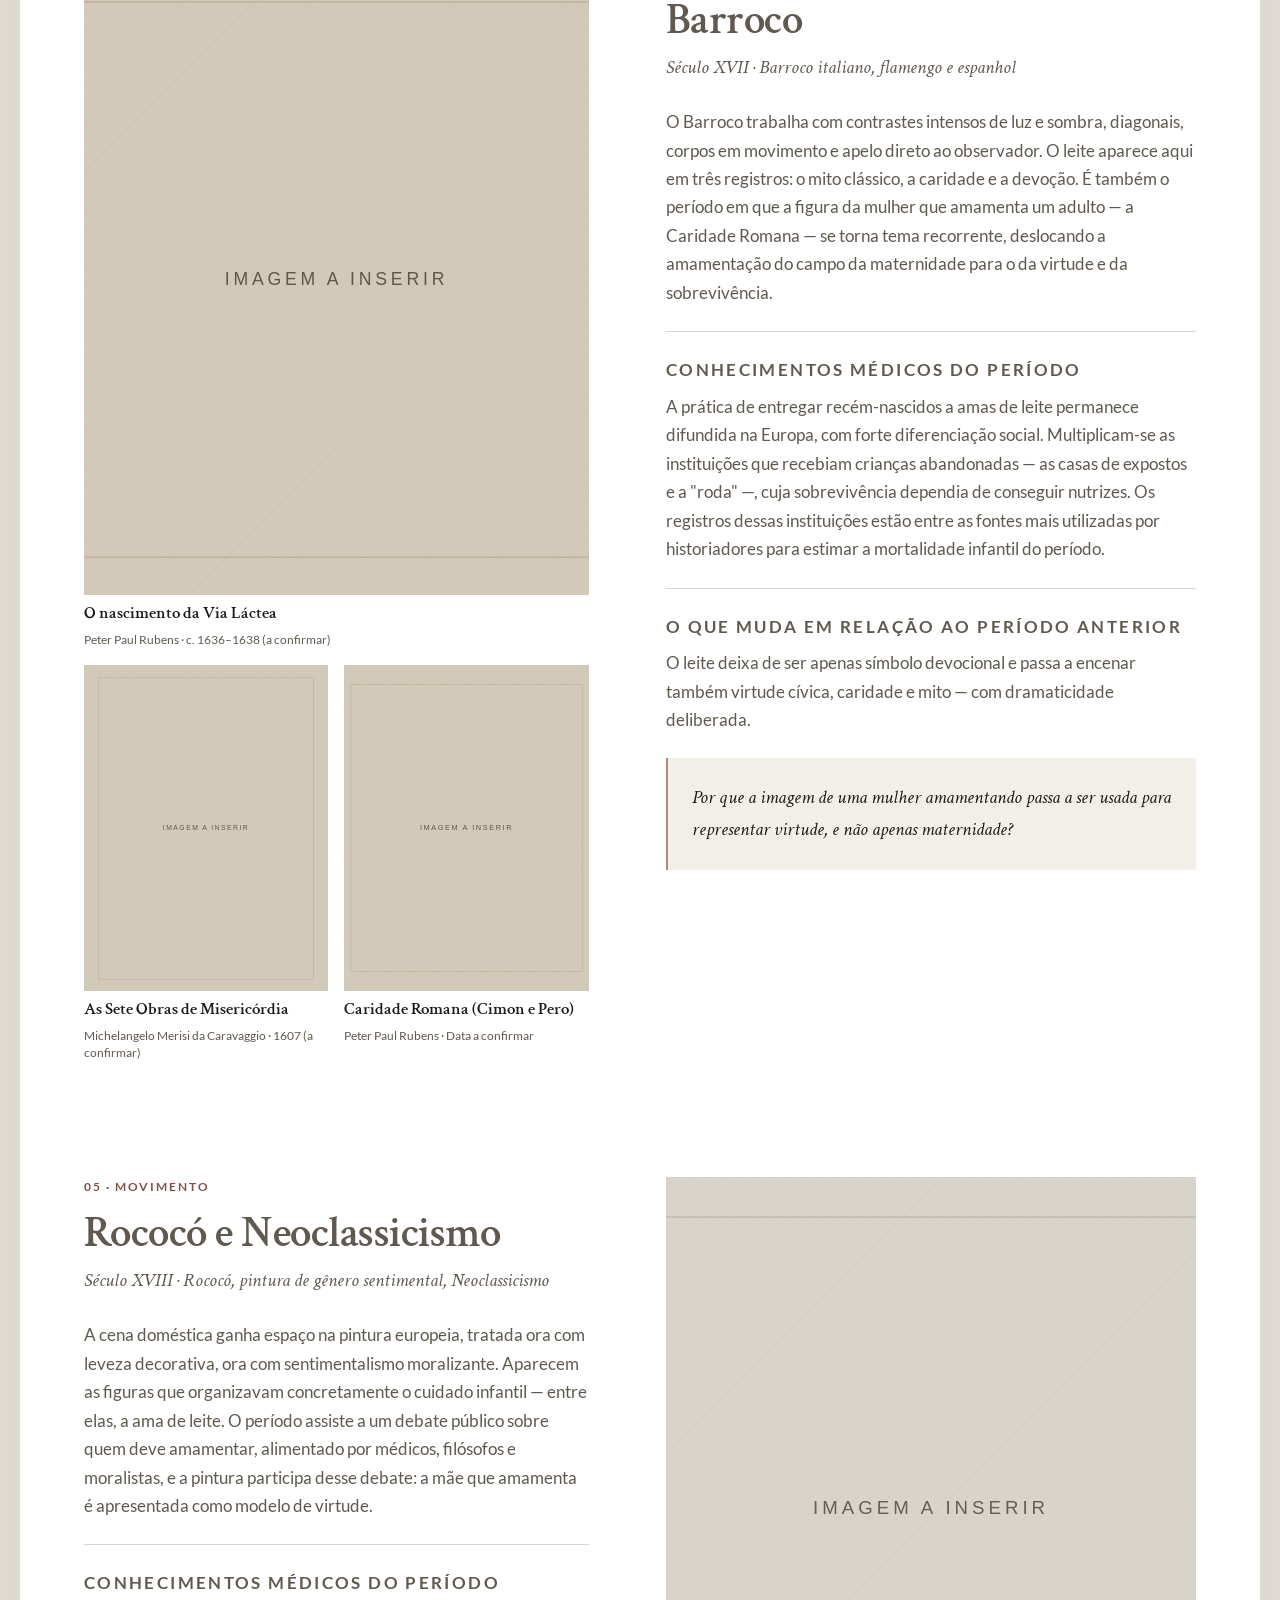
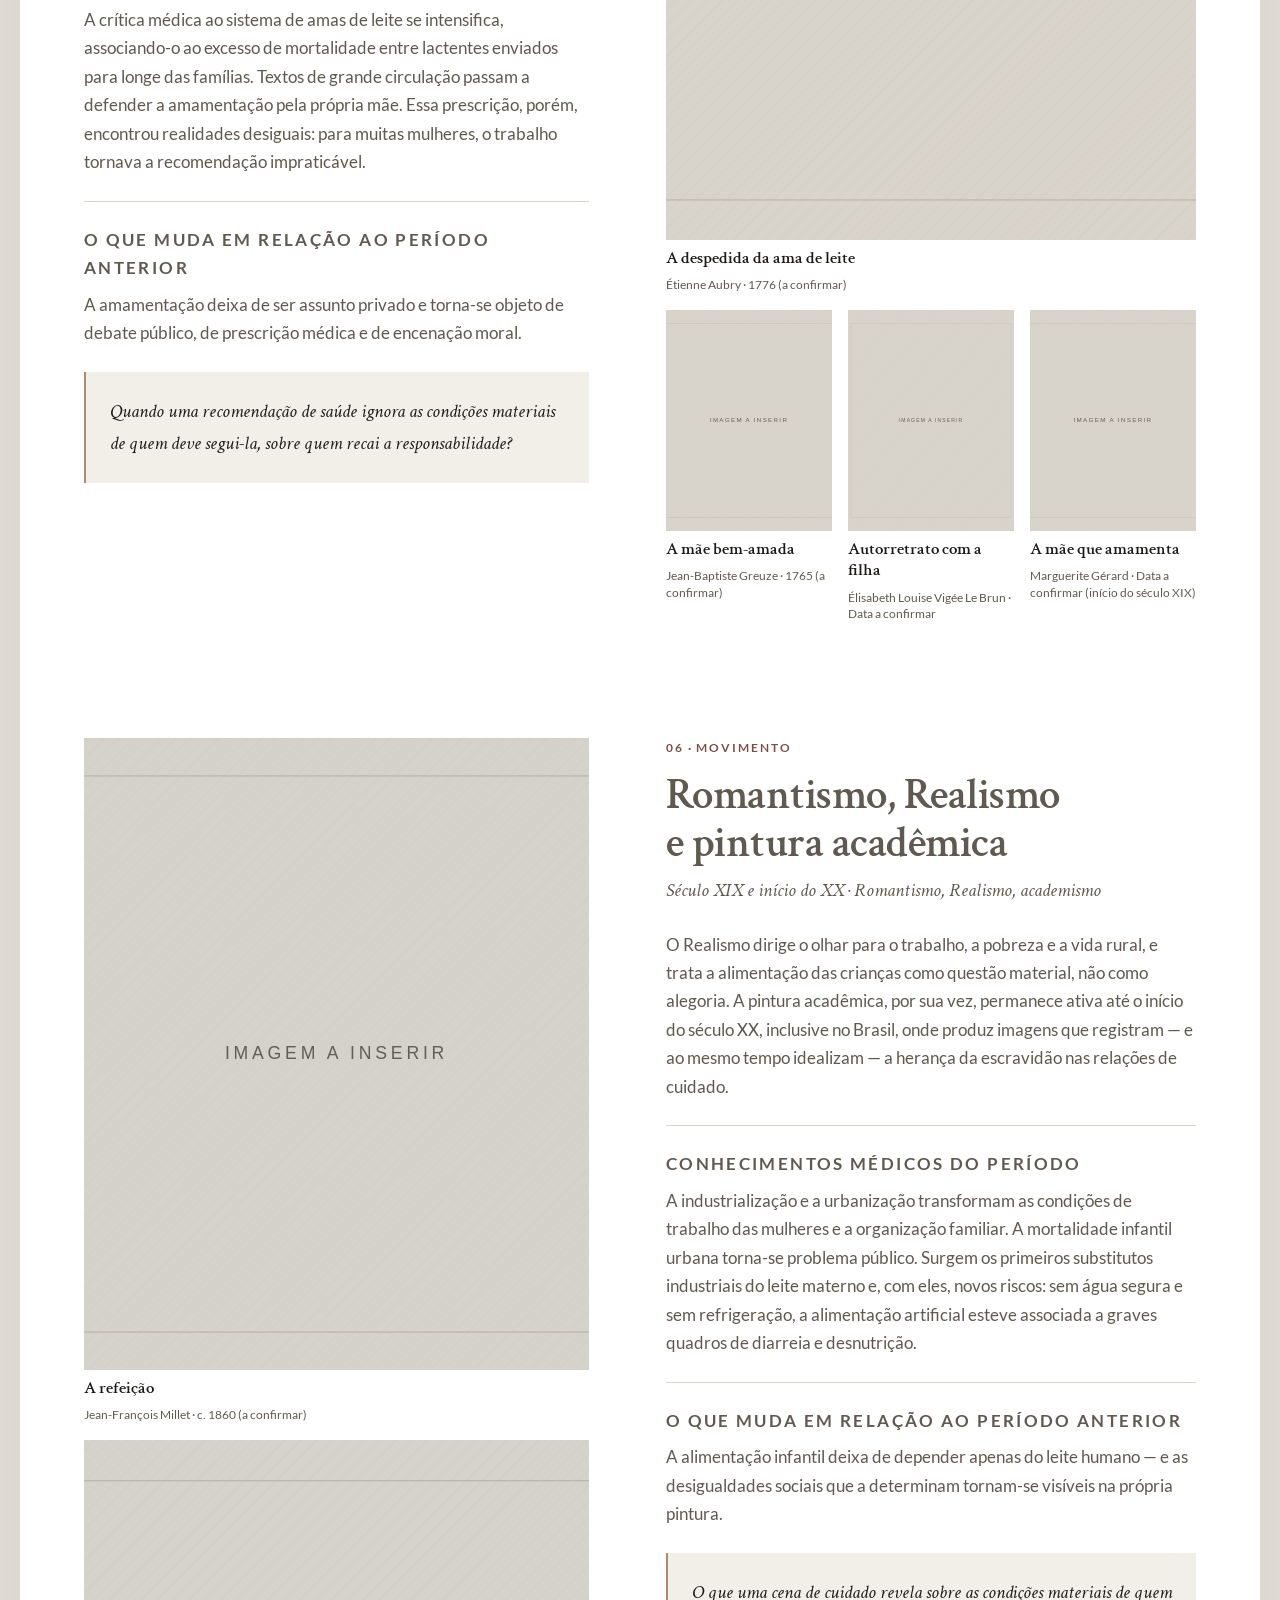
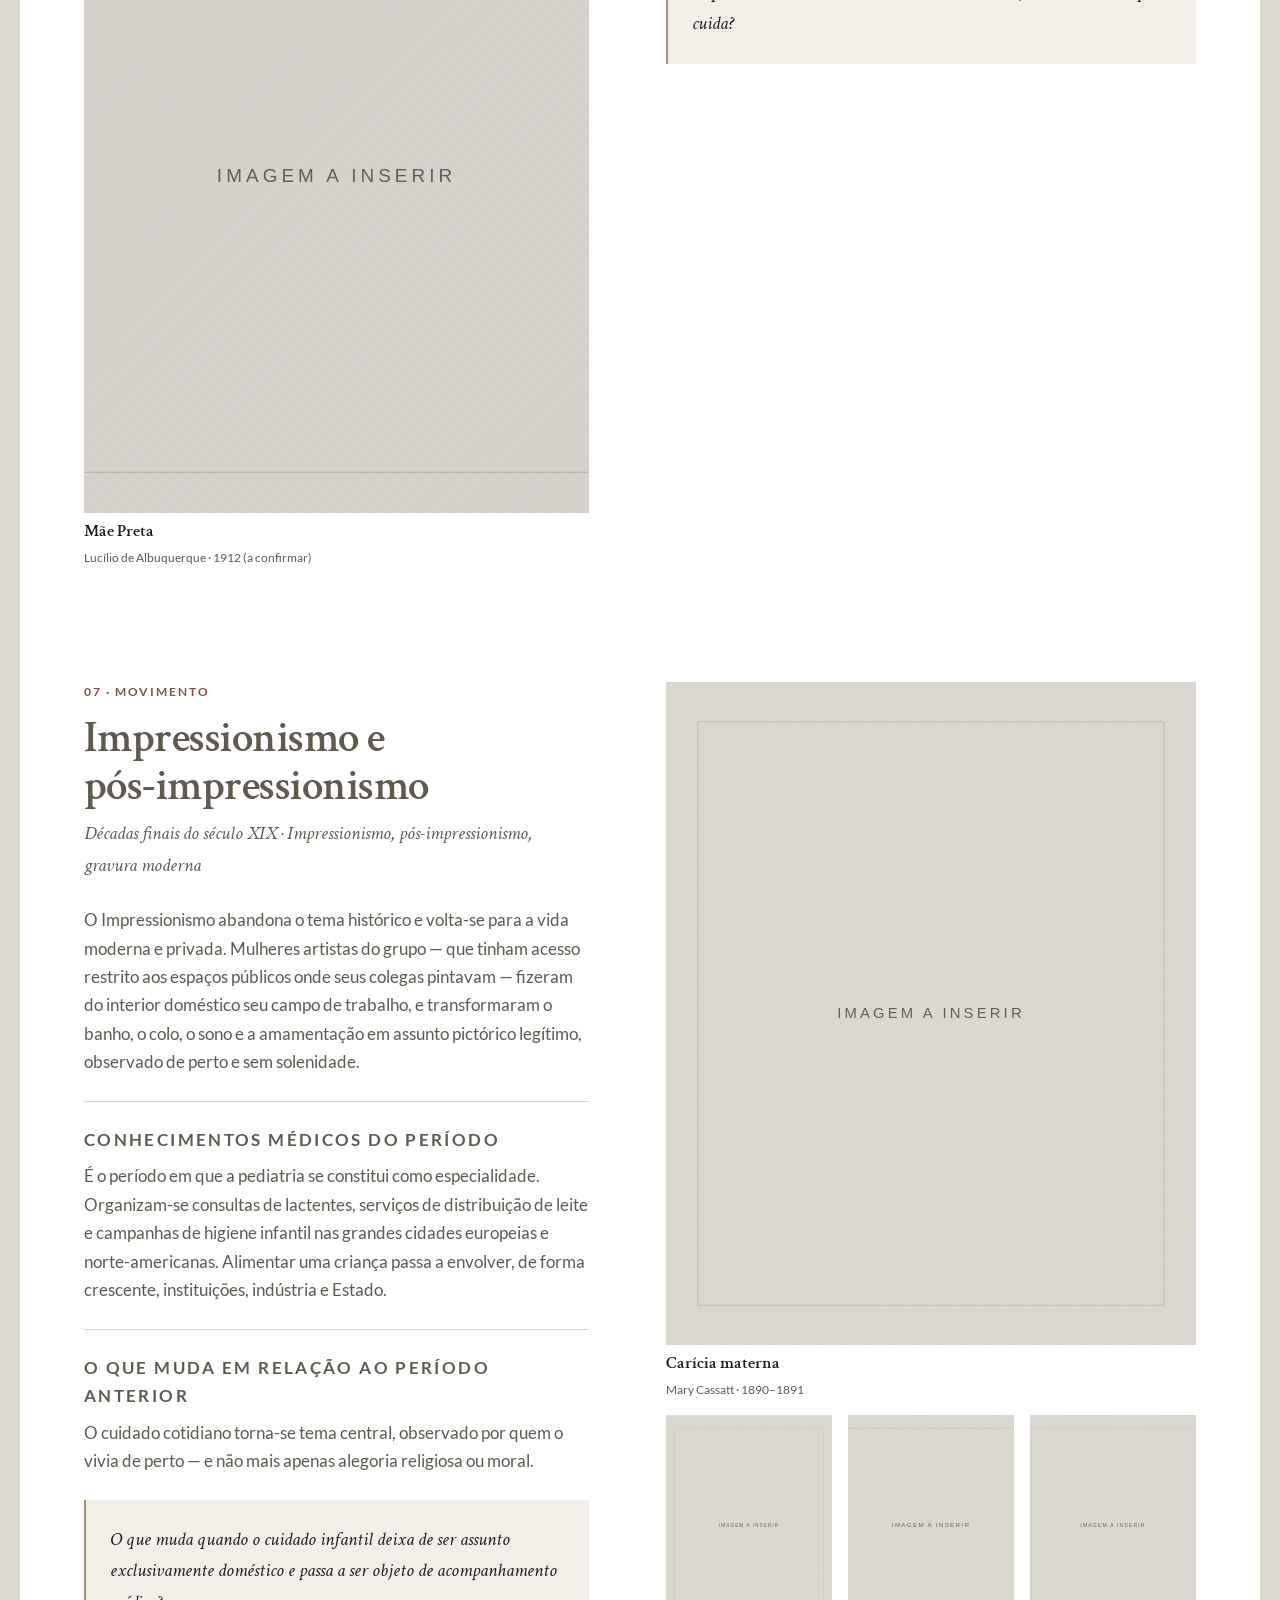
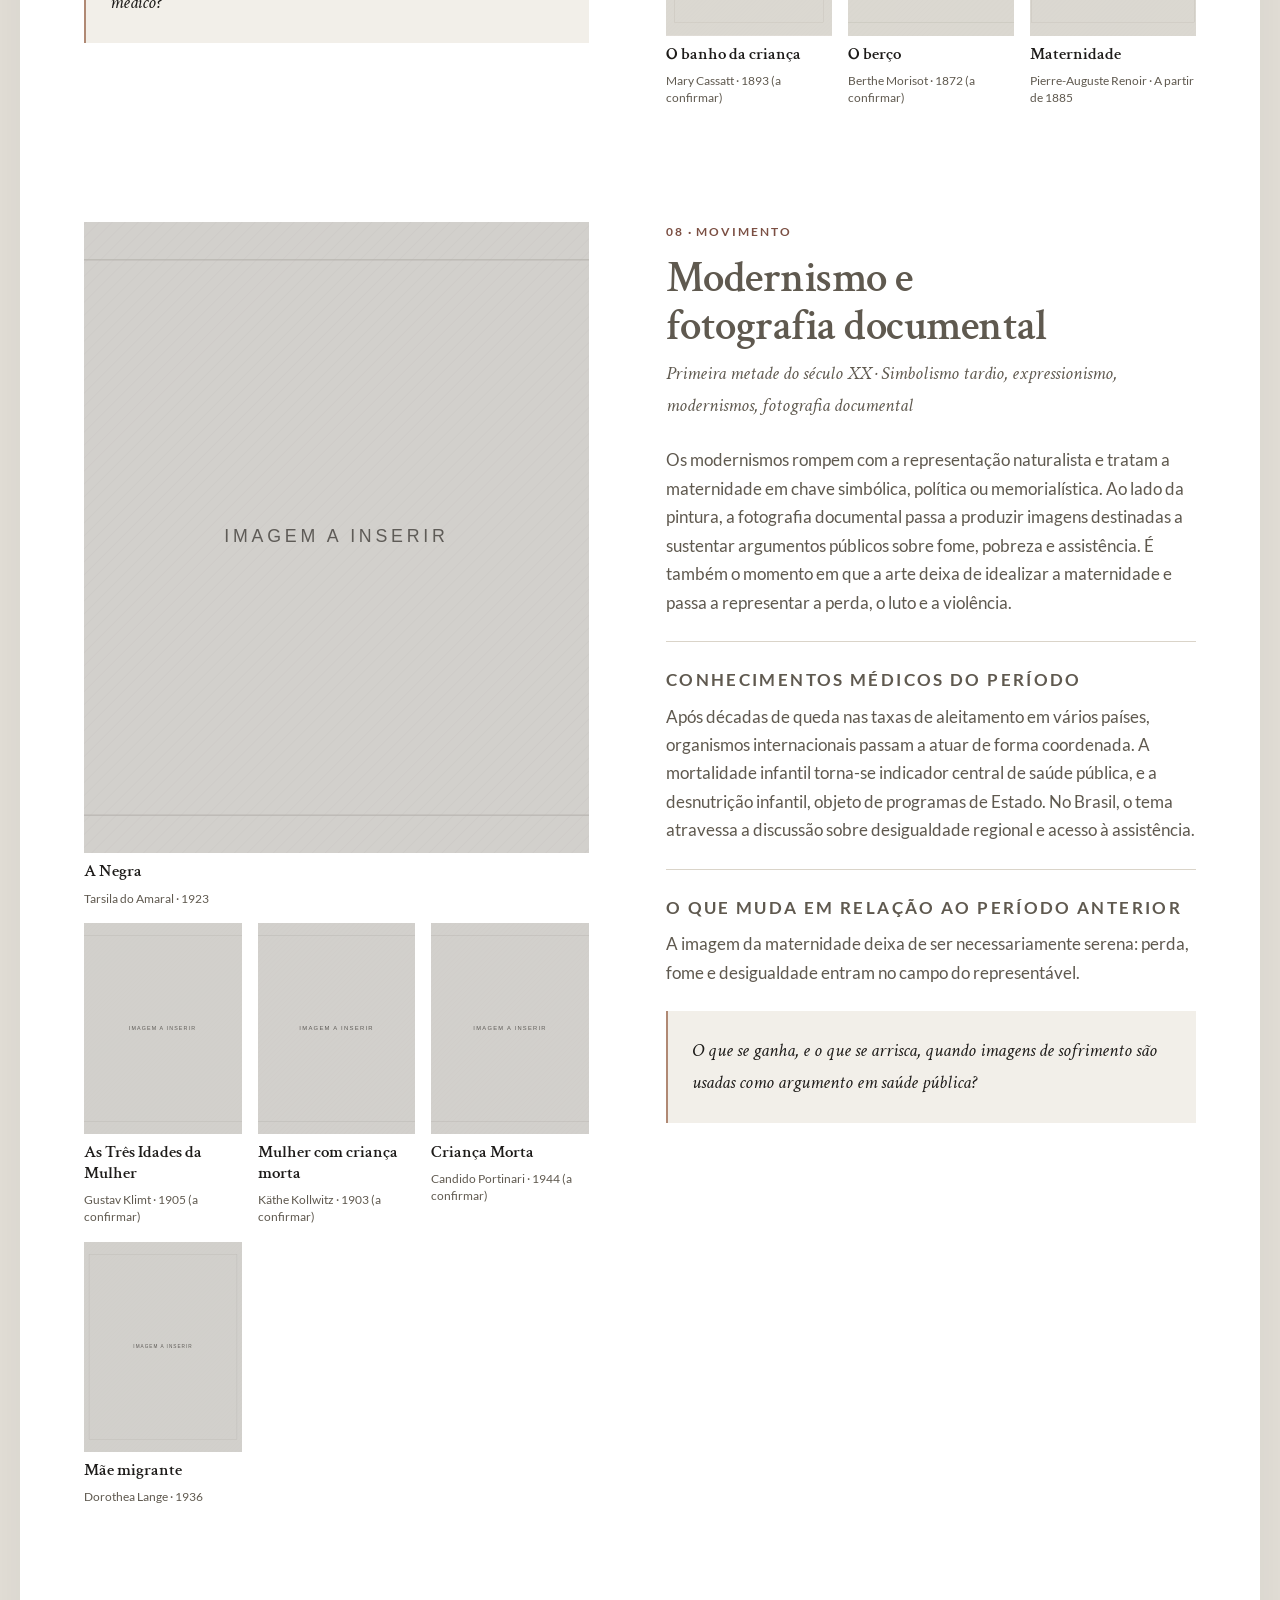
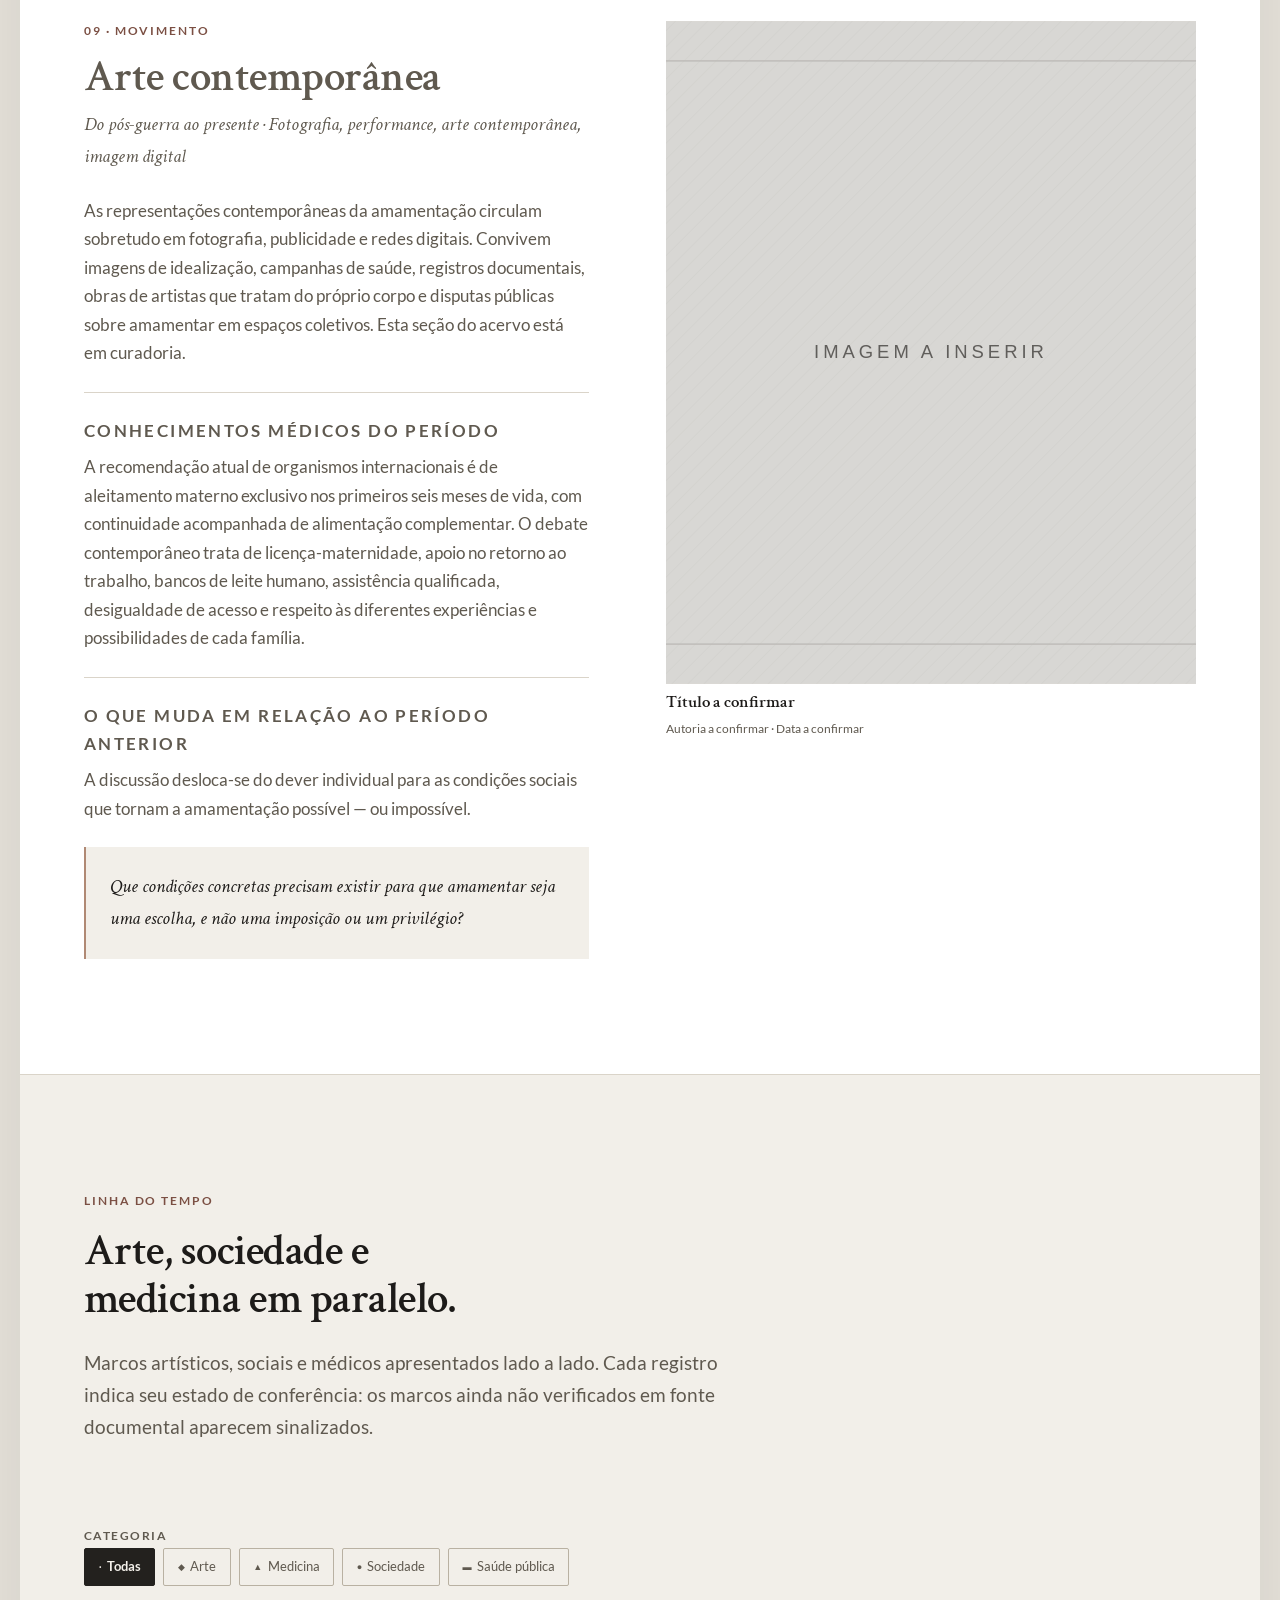
==== commit 4d6a509a: "Automatiza a obtenção das reproduções e torna os créditos dinâmicos tools/baixar-obras.py busca cada" ====
--- a/index.html
+++ b/index.html
@@ -478,10 +478,9 @@
           <div class="creditos__bloco">
             <h3 class="creditos__titulo">Créditos das imagens</h3>
             <p>
-              As reproduções definitivas ainda não foram incorporadas. Os espaços reservados exibidos
-              nesta versão são elementos gráficos neutros, produzidos para o projeto, e não
-              representam nenhuma obra. Cada obra do acervo possui campo próprio de crédito, exibido
-              em sua ficha.
+              Cada obra possui campo próprio de crédito, exibido em sua ficha e listado abaixo.
+              Onde a reprodução ainda não foi incorporada, o site exibe um espaço reservado
+              gráfico, produzido para o projeto, que não representa nenhuma obra.
             </p>
           </div>
           <div class="creditos__bloco">
@@ -499,6 +498,12 @@
               das relações entre arte, história e saúde materno-infantil.
             </p>
           </div>
+        </div>
+
+        <div class="creditos-obras">
+          <h3 class="creditos__titulo">Crédito por obra</h3>
+          <p class="creditos-obras__estado" id="creditos-estado"></p>
+          <ul class="creditos-lista" id="creditos-lista"><!-- gerado por script.js --></ul>
         </div>
       </section>
 
--- a/styles.css
+++ b/styles.css
@@ -1690,3 +1690,53 @@
   .shell { box-shadow: none; }
   body { background: #fff; }
 }
+
+/* Crédito por obra — lista longa, ritmo tabular e legível. */
+.creditos-obras {
+  padding-top: var(--esp-xl);
+  margin-top: var(--esp-lg);
+  border-top: 1px solid var(--cor-linha);
+}
+
+.creditos-obras__estado {
+  margin-bottom: var(--esp-md);
+  font-size: var(--texto-sm);
+  color: var(--cor-texto-suave);
+}
+
+.creditos-lista {
+  display: grid;
+  gap: 0;
+  max-width: 92ch;
+  border-top: 1px solid var(--cor-linha);
+}
+
+.creditos-lista__item {
+  display: grid;
+  grid-template-columns: minmax(0, 1fr) minmax(0, 1.35fr) auto;
+  gap: var(--esp-sm);
+  align-items: baseline;
+  padding: var(--esp-xs) 0;
+  border-bottom: 1px solid var(--cor-linha);
+}
+
+.creditos-lista__obra {
+  font-family: var(--fonte-titulo);
+  font-size: var(--texto-base);
+  font-weight: 600;
+}
+
+.creditos-lista__credito {
+  font-size: var(--texto-sm);
+  color: var(--cor-texto-suave);
+  overflow-wrap: anywhere;
+}
+
+@media (max-width: 720px) {
+  .creditos-lista__item {
+    grid-template-columns: minmax(0, 1fr);
+    gap: var(--esp-3xs);
+  }
+
+  .creditos-lista__item .selo-pendente { justify-self: start; }
+}
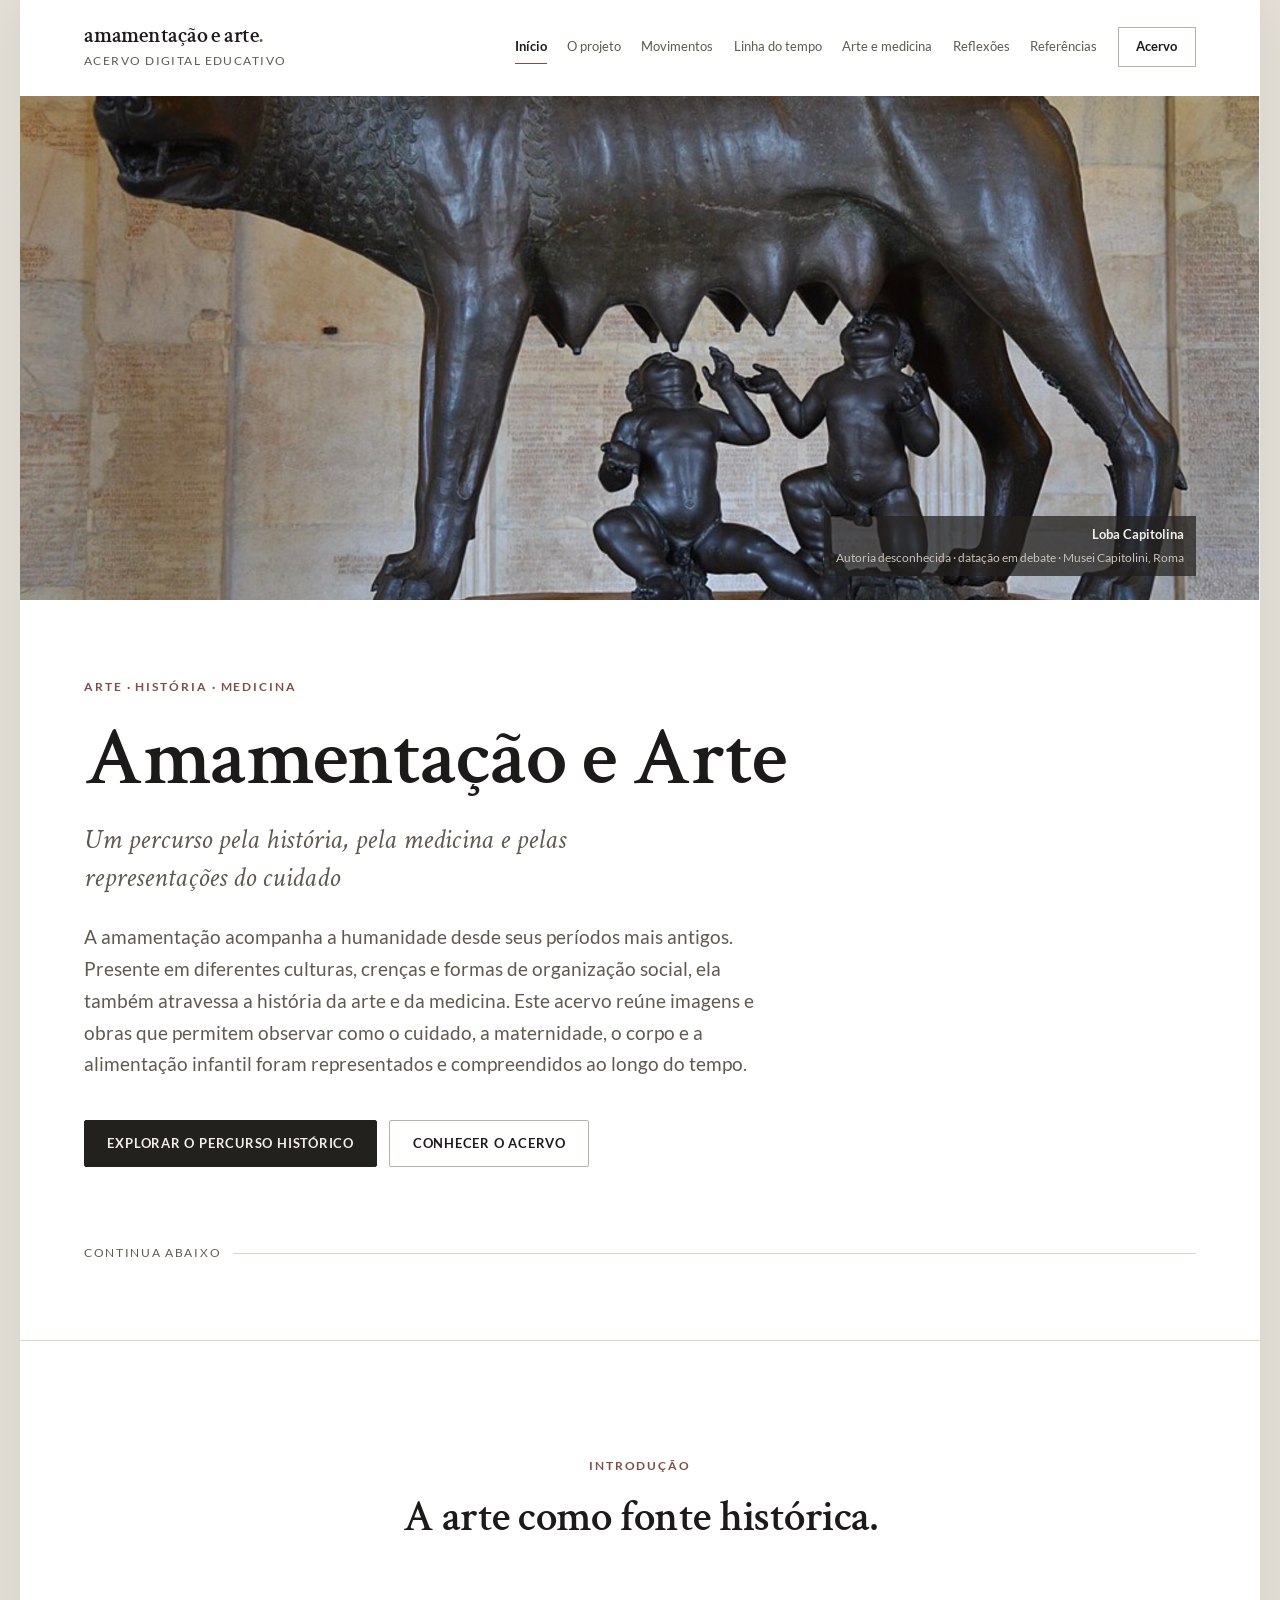
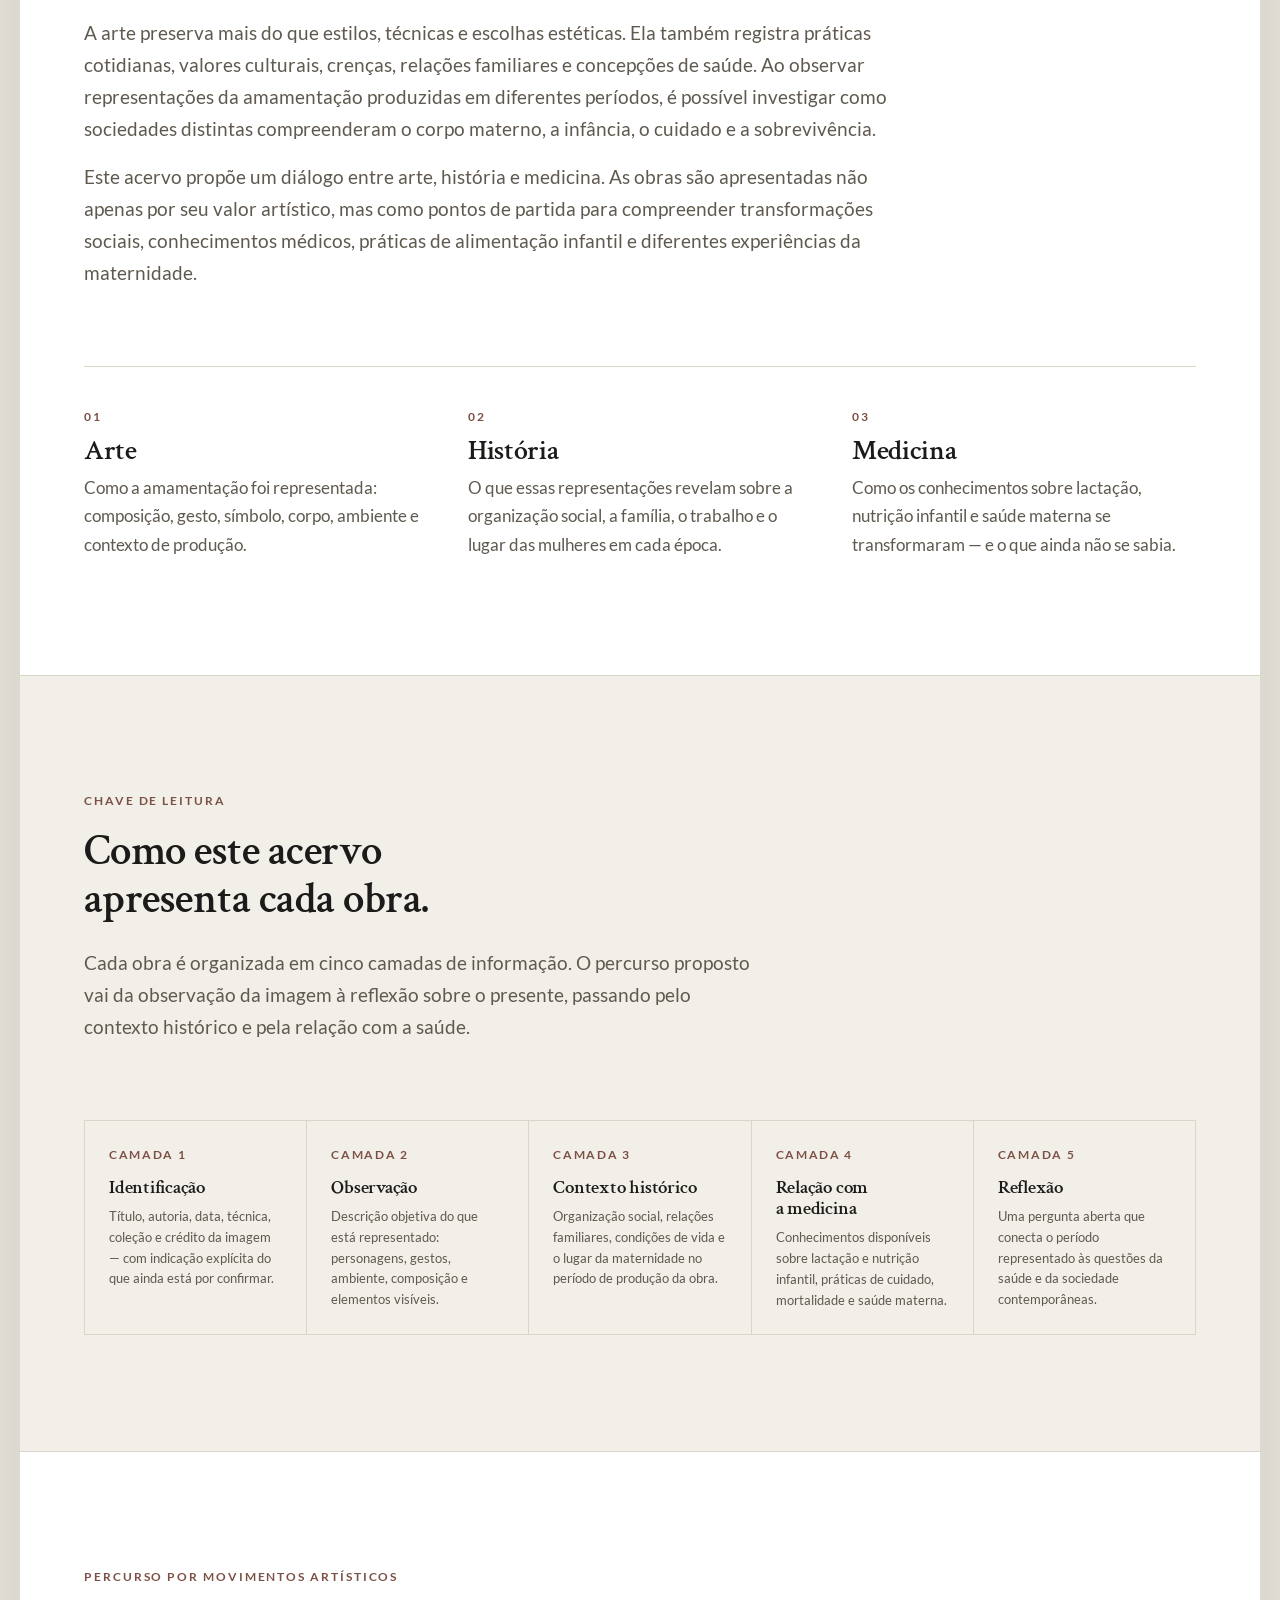
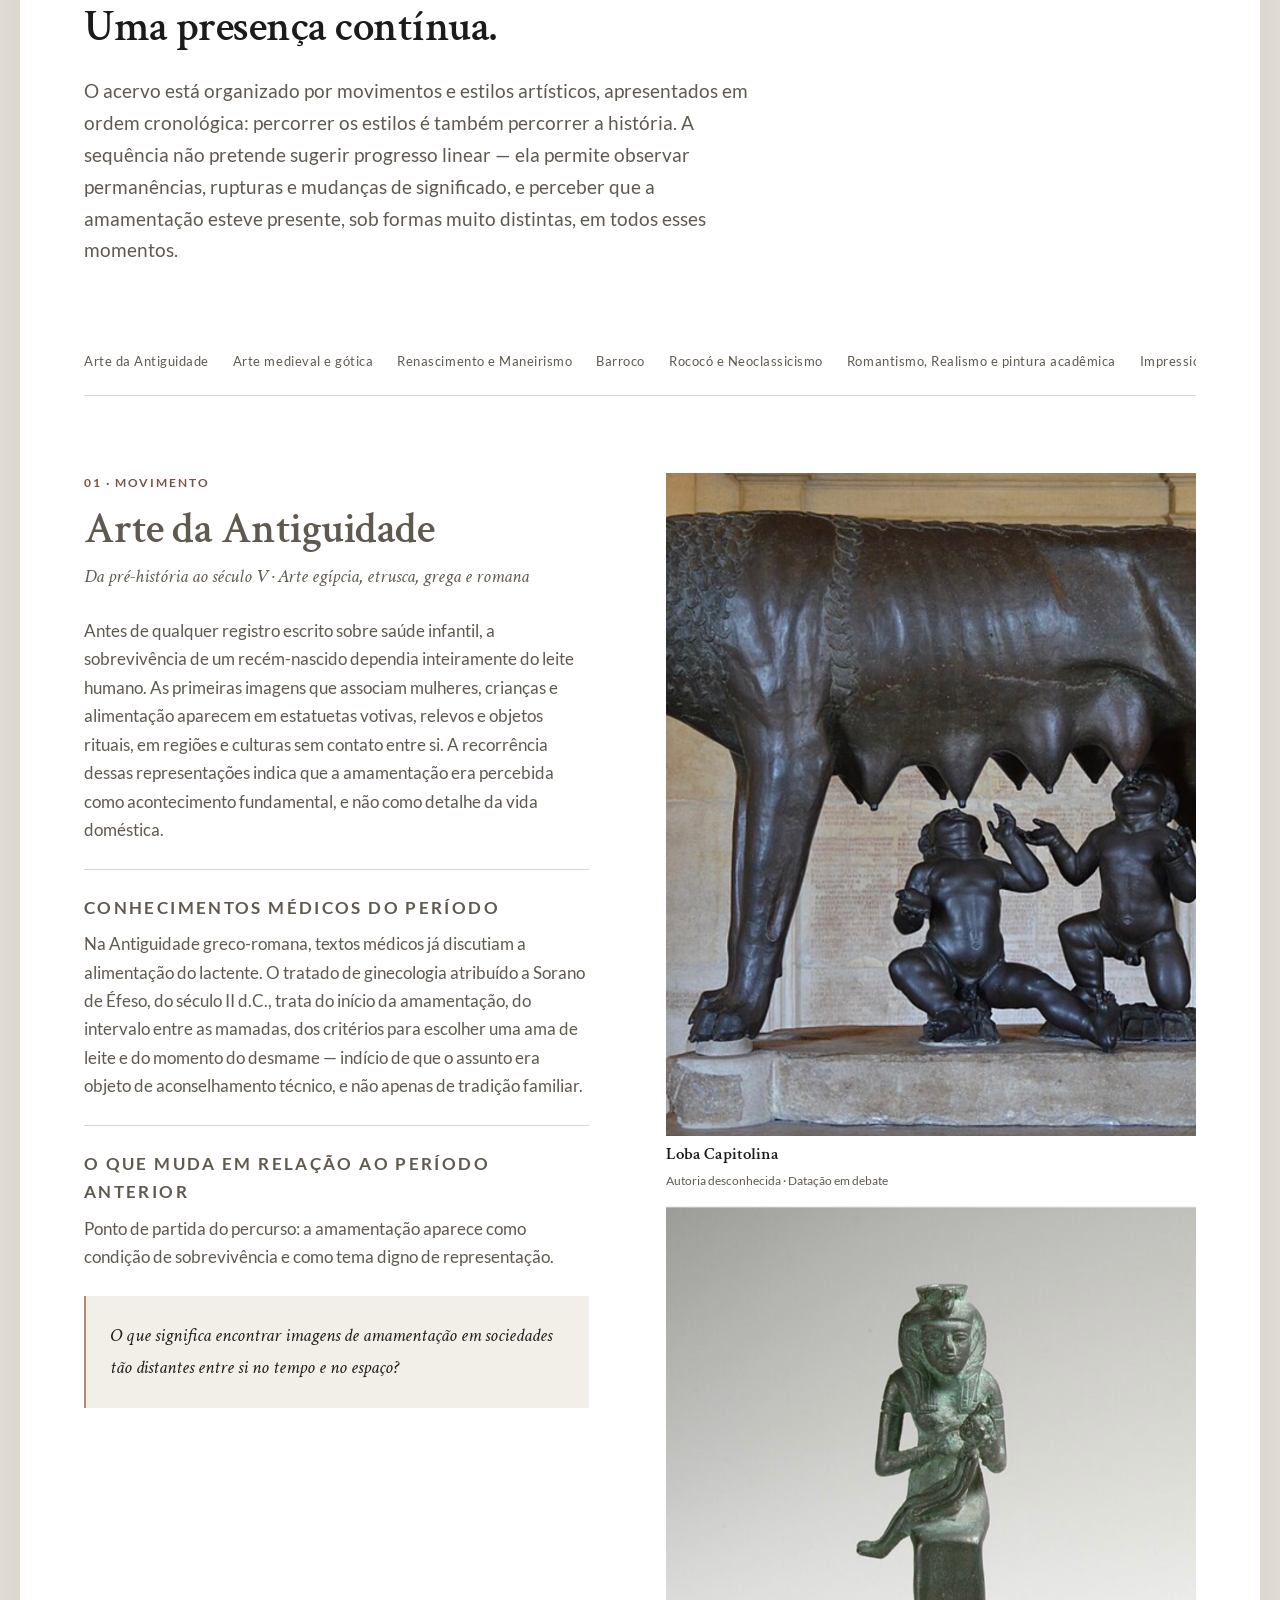
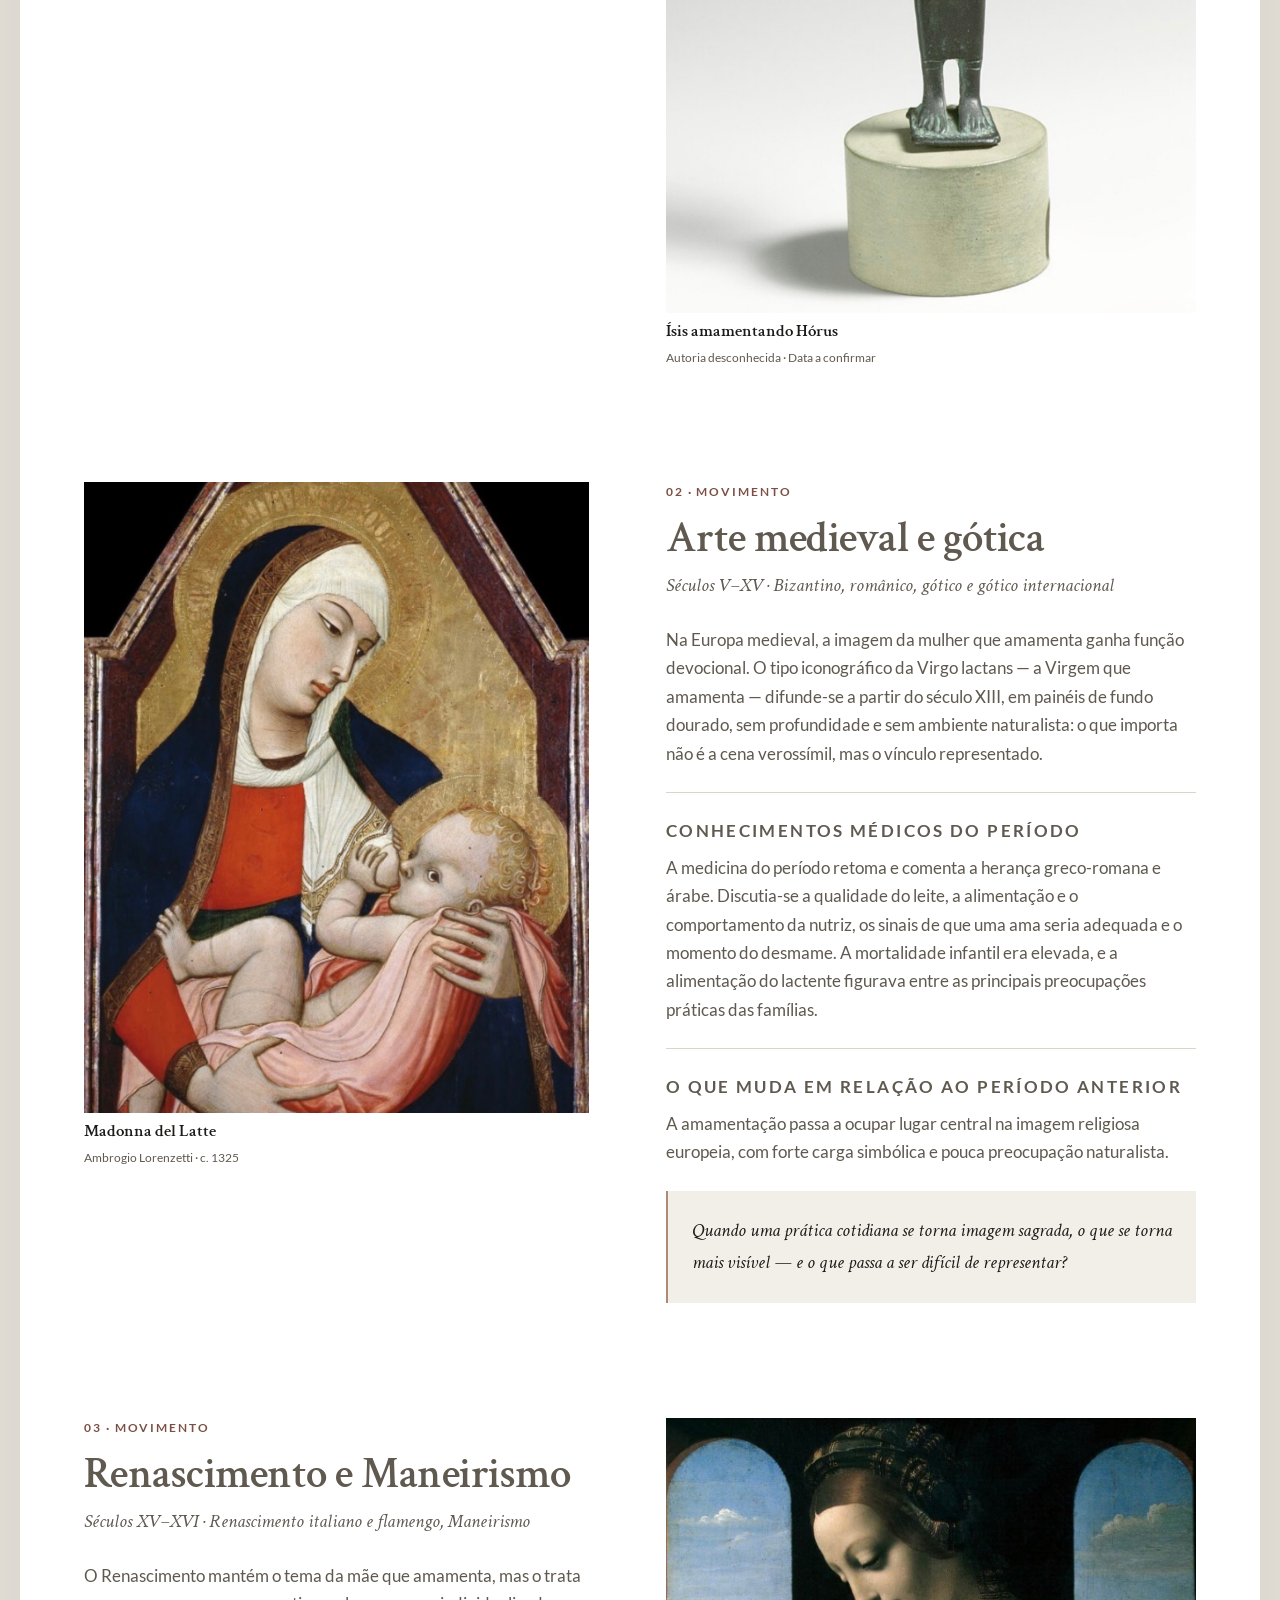
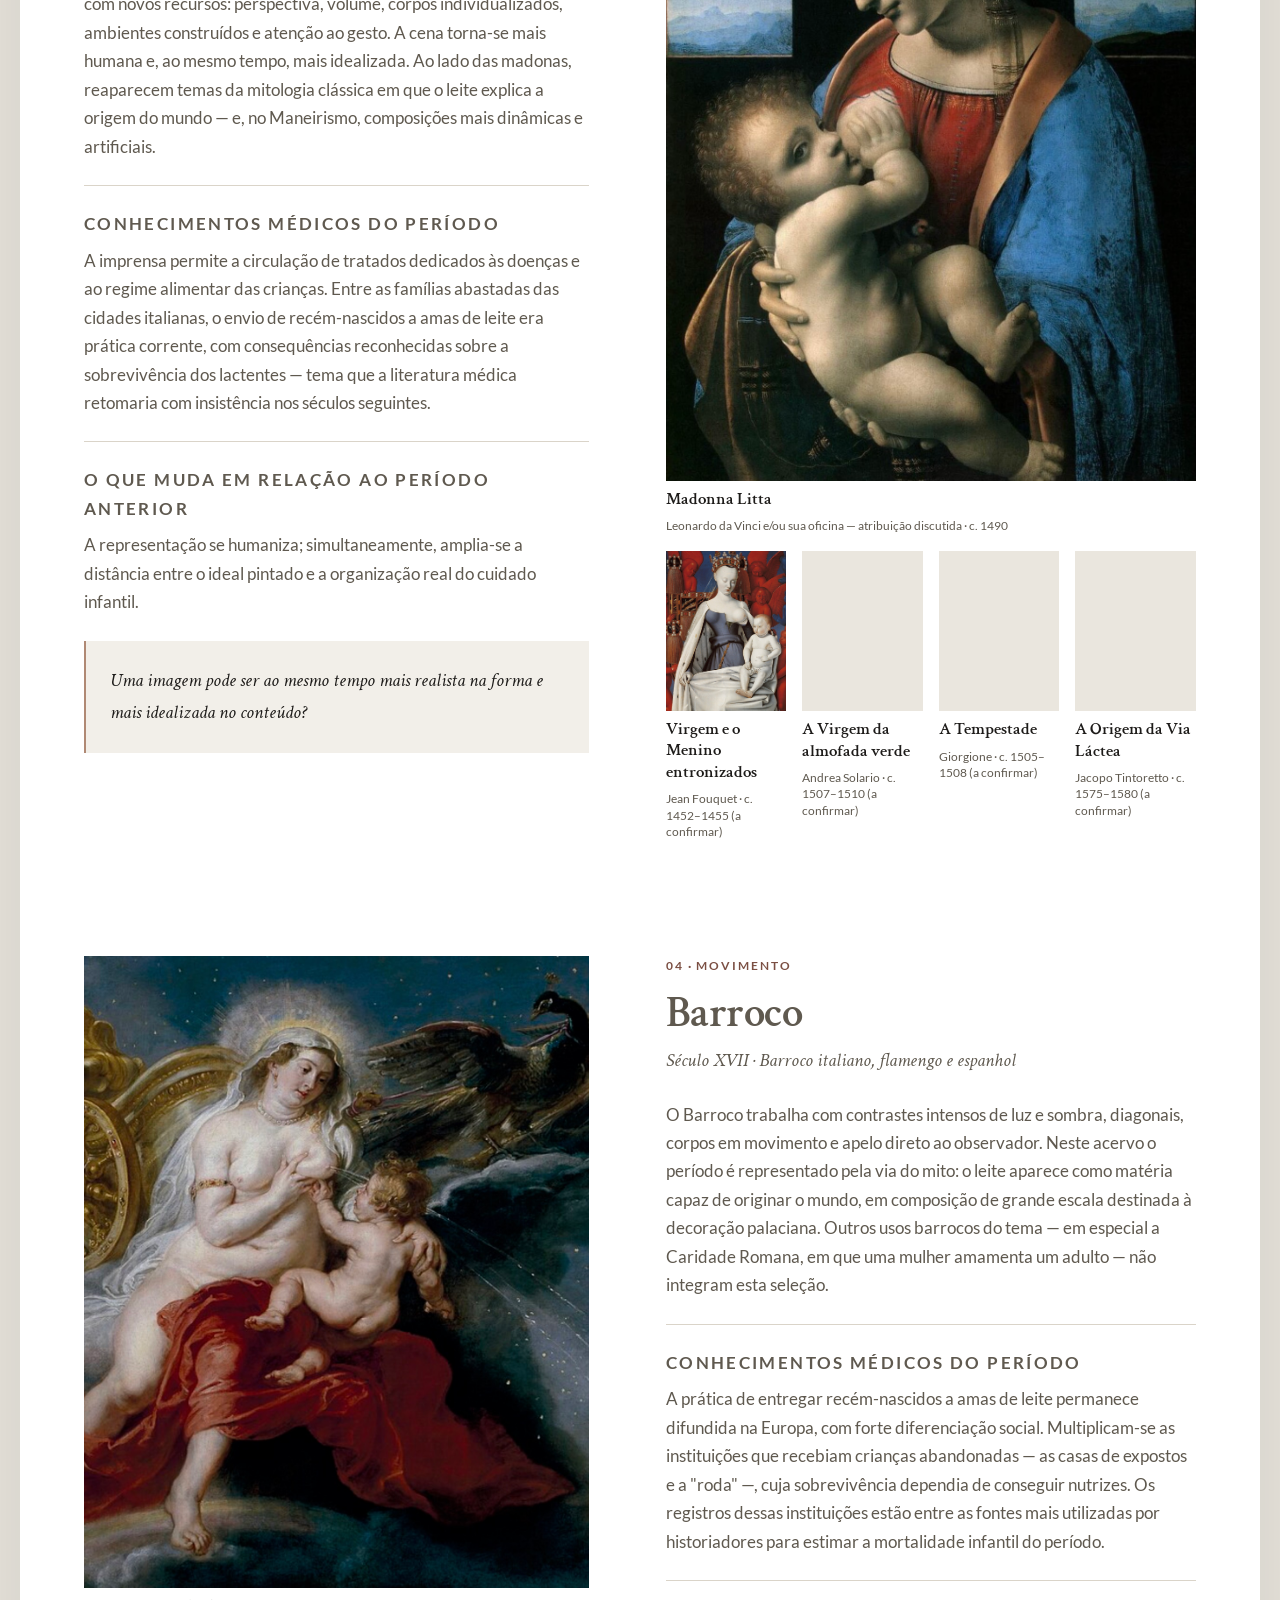
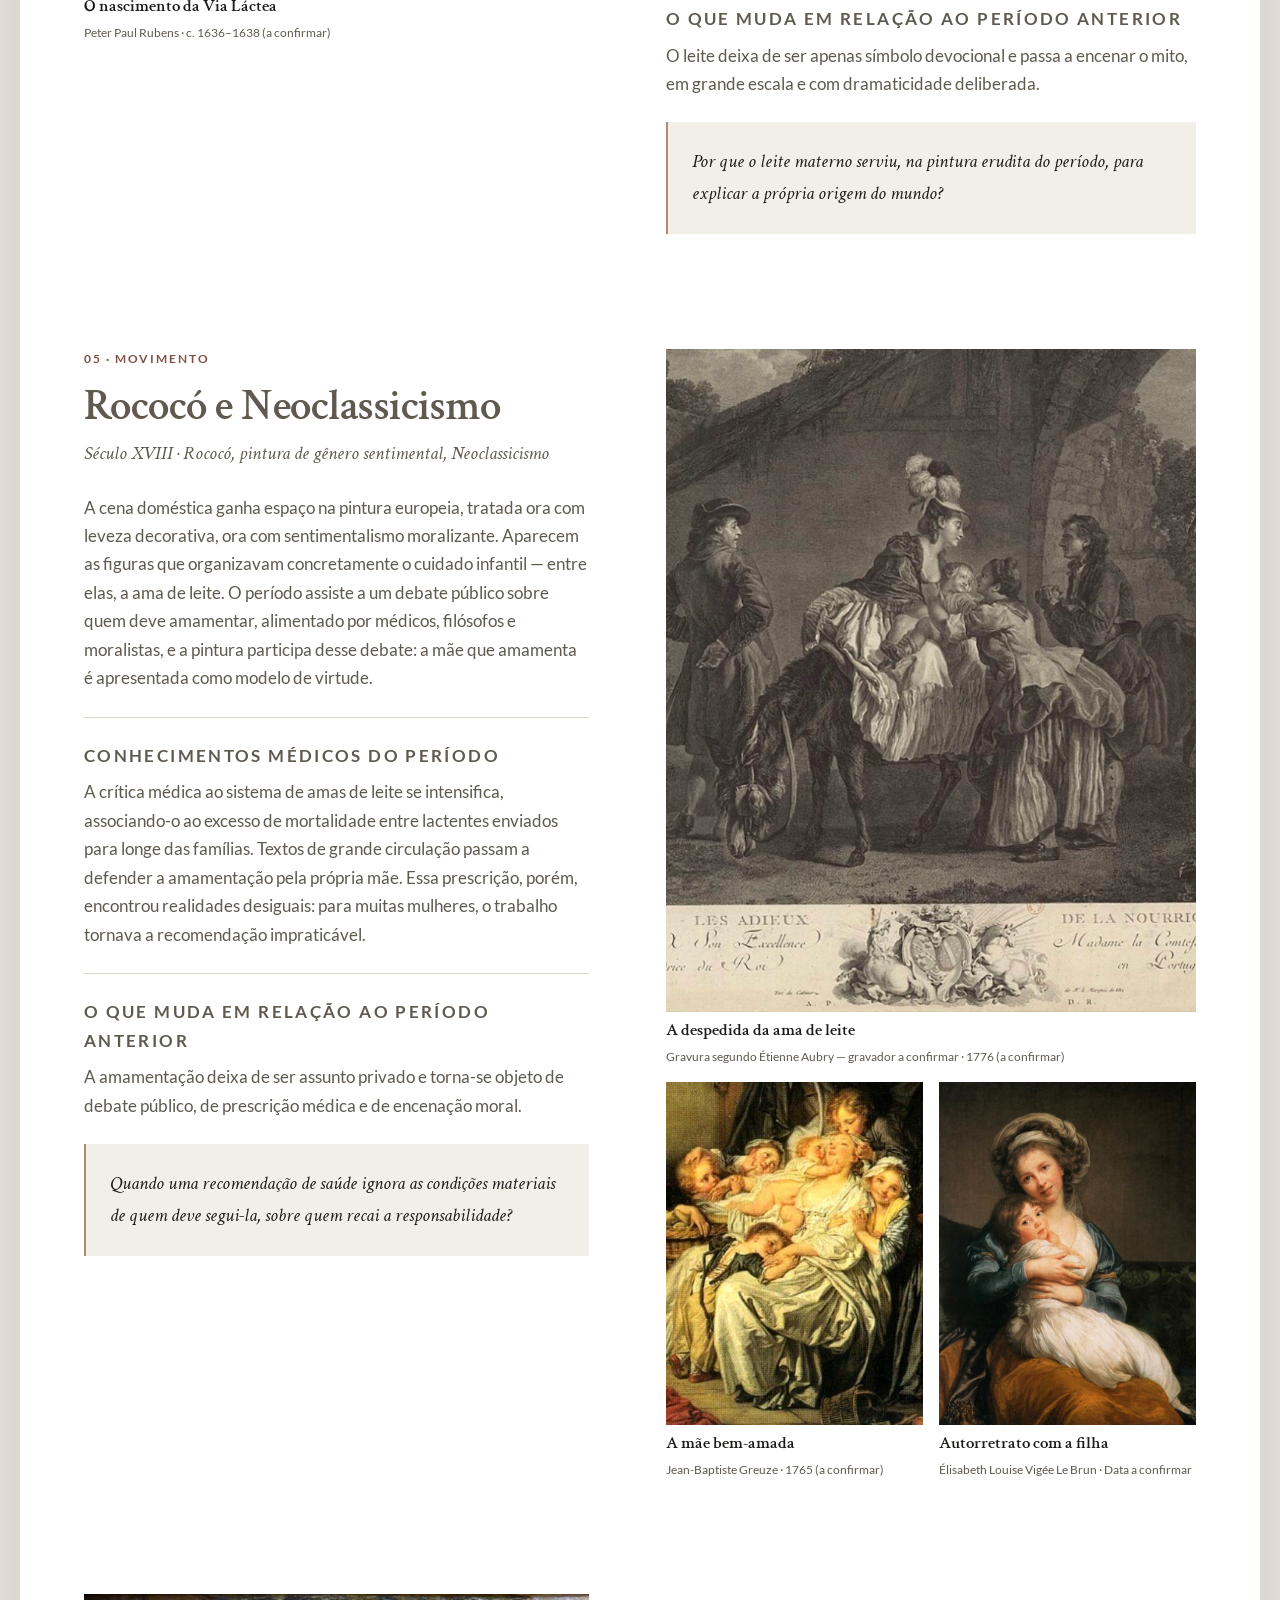
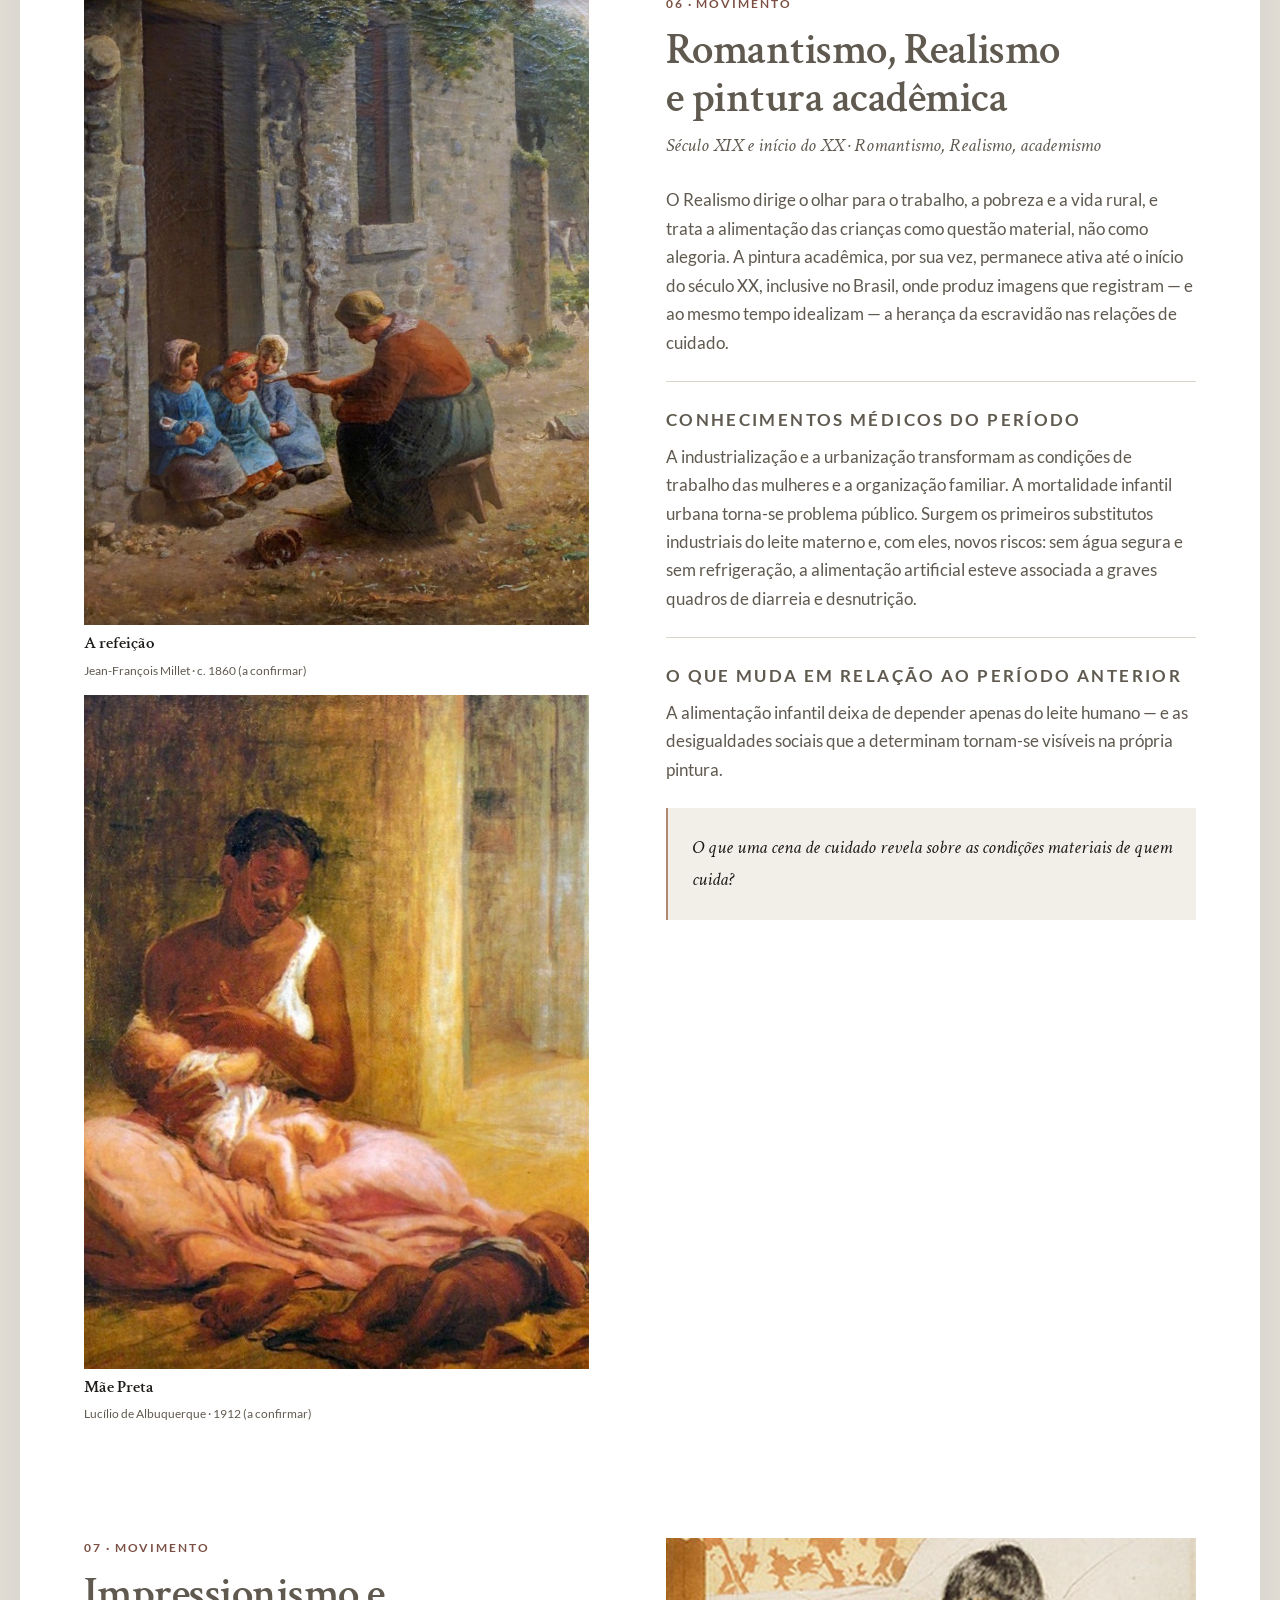
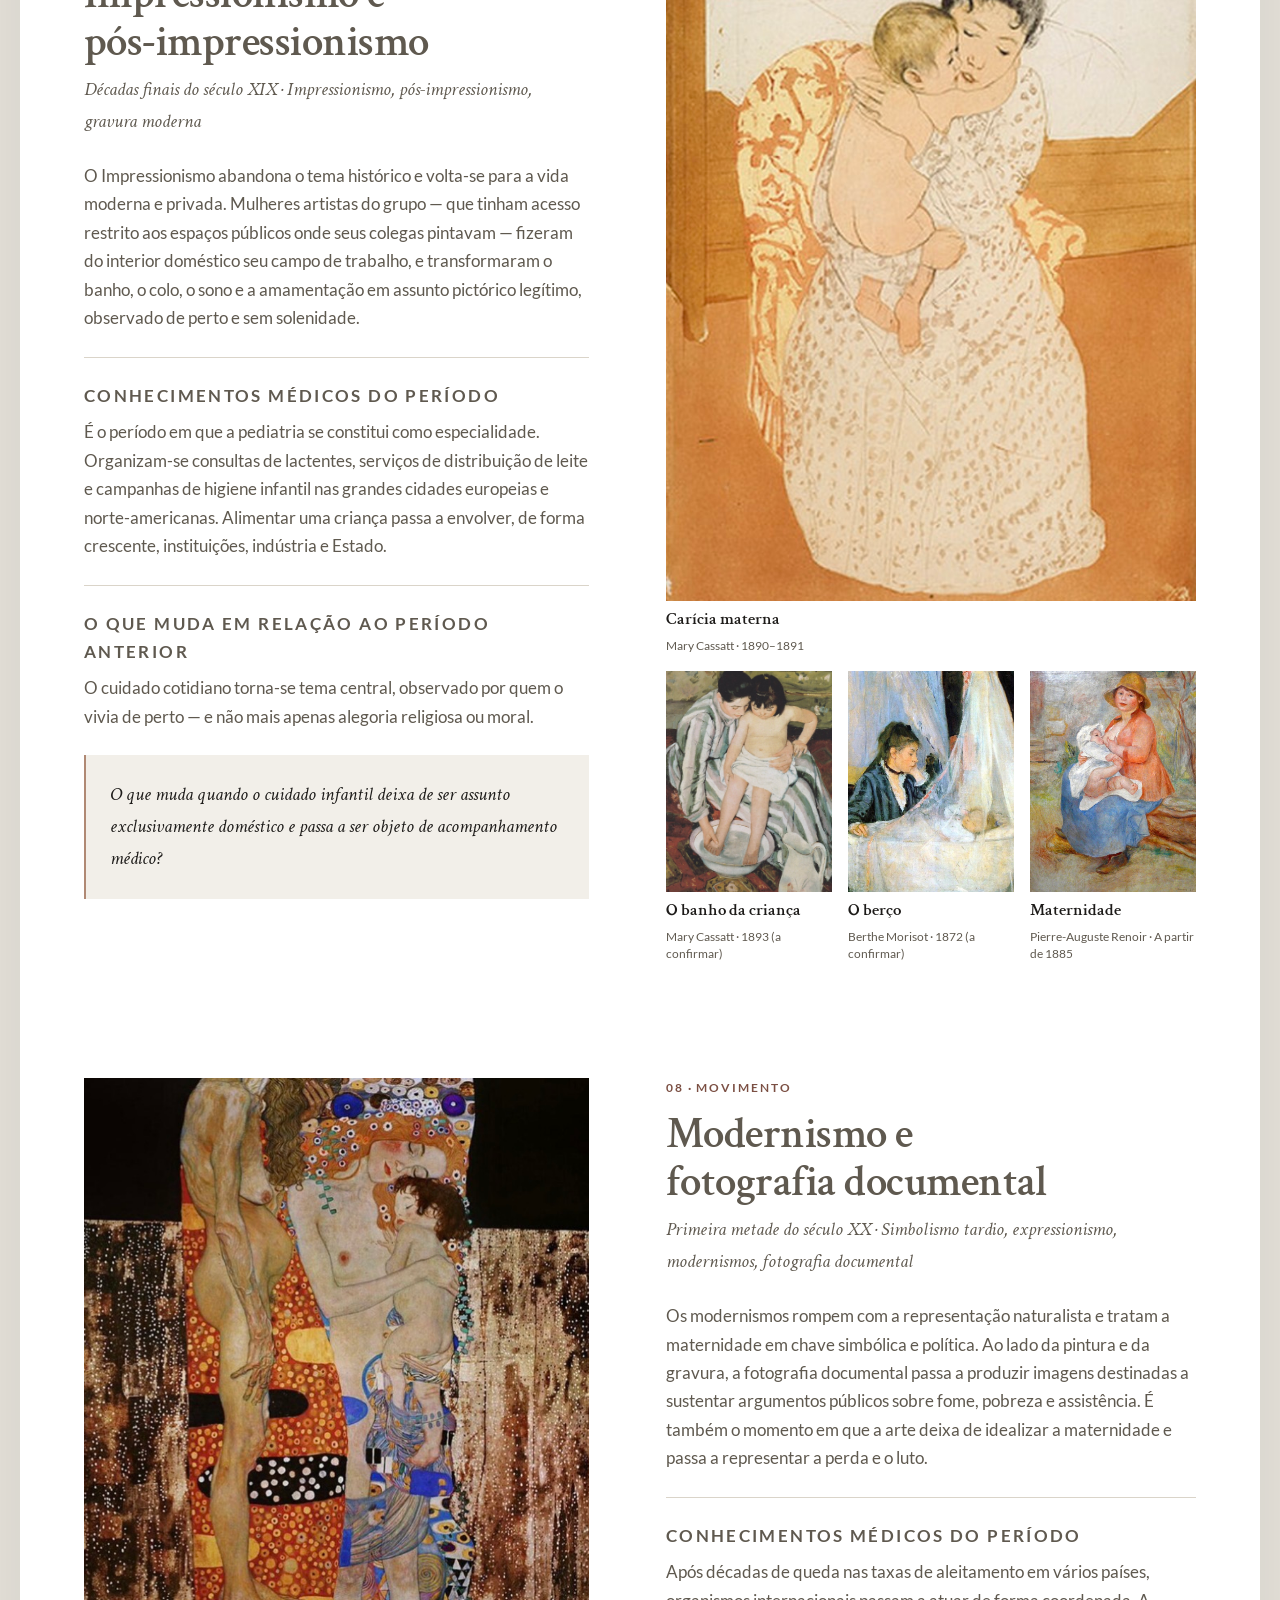
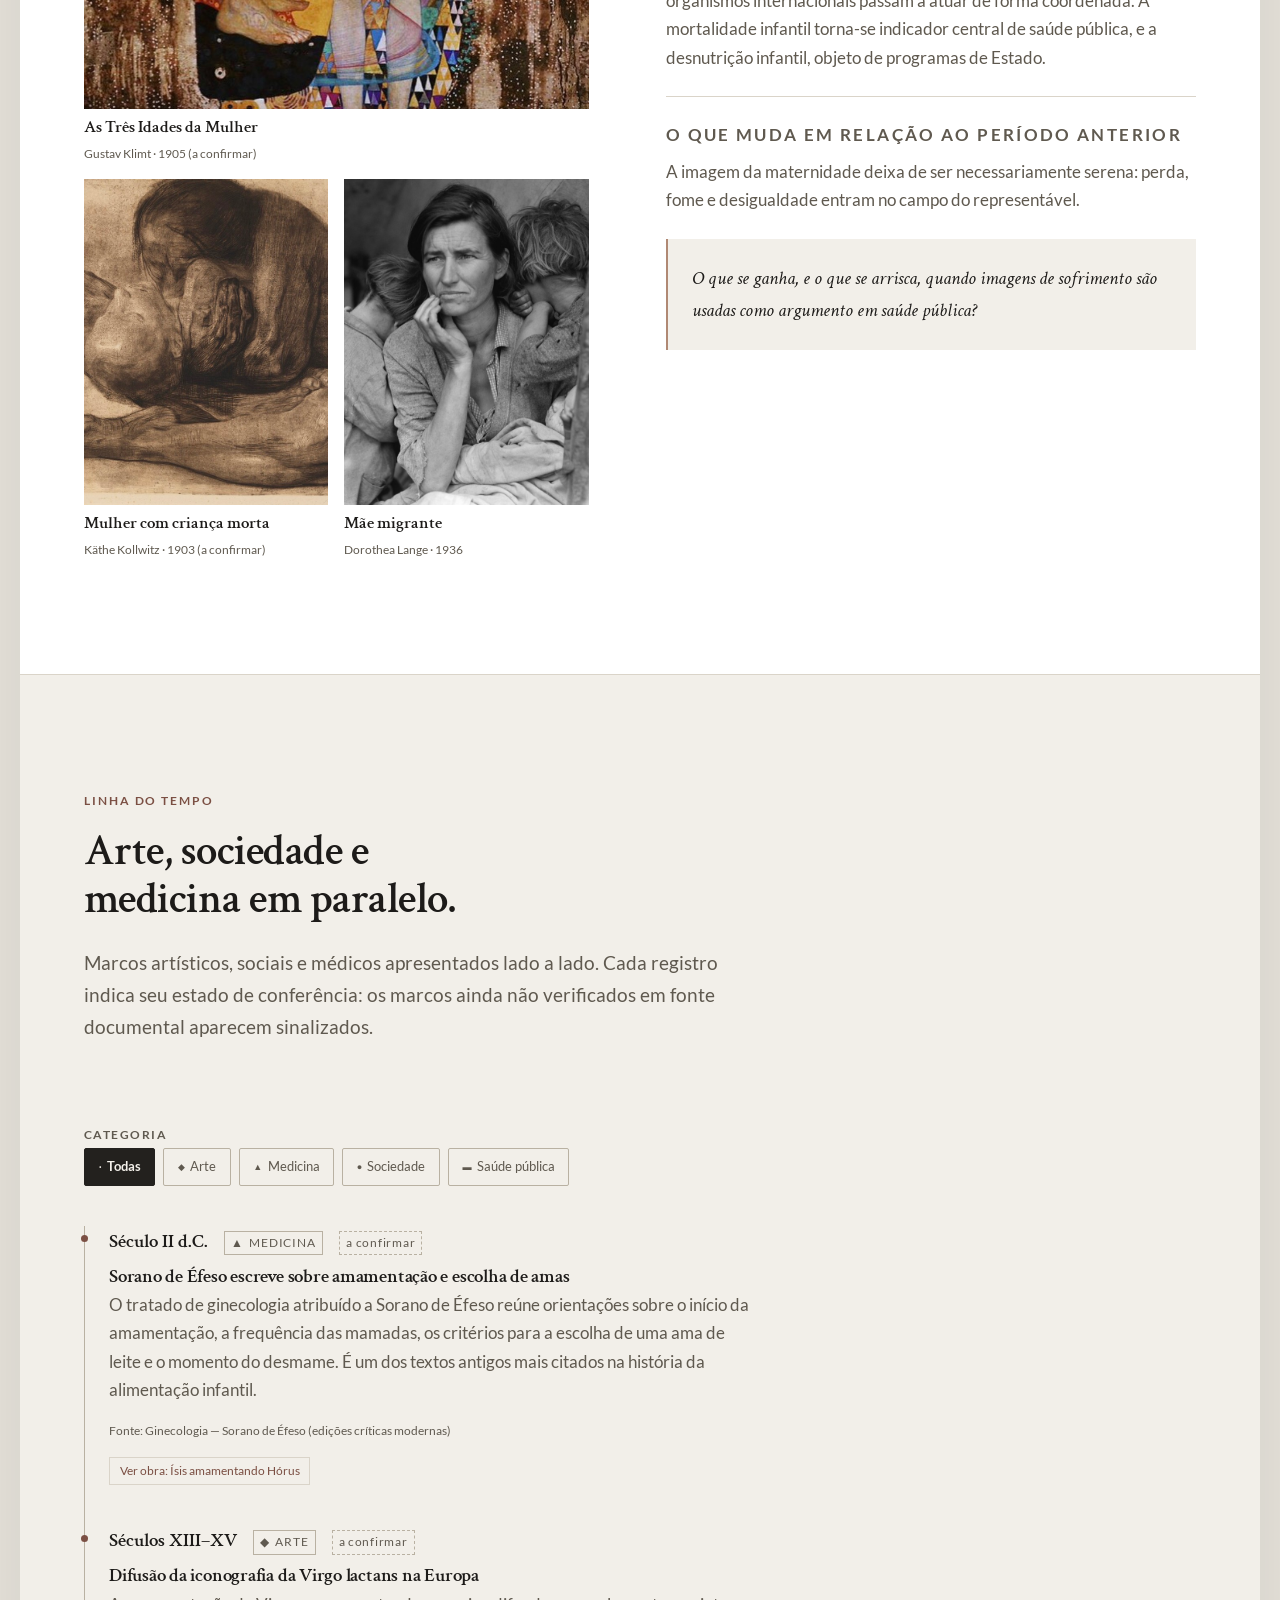
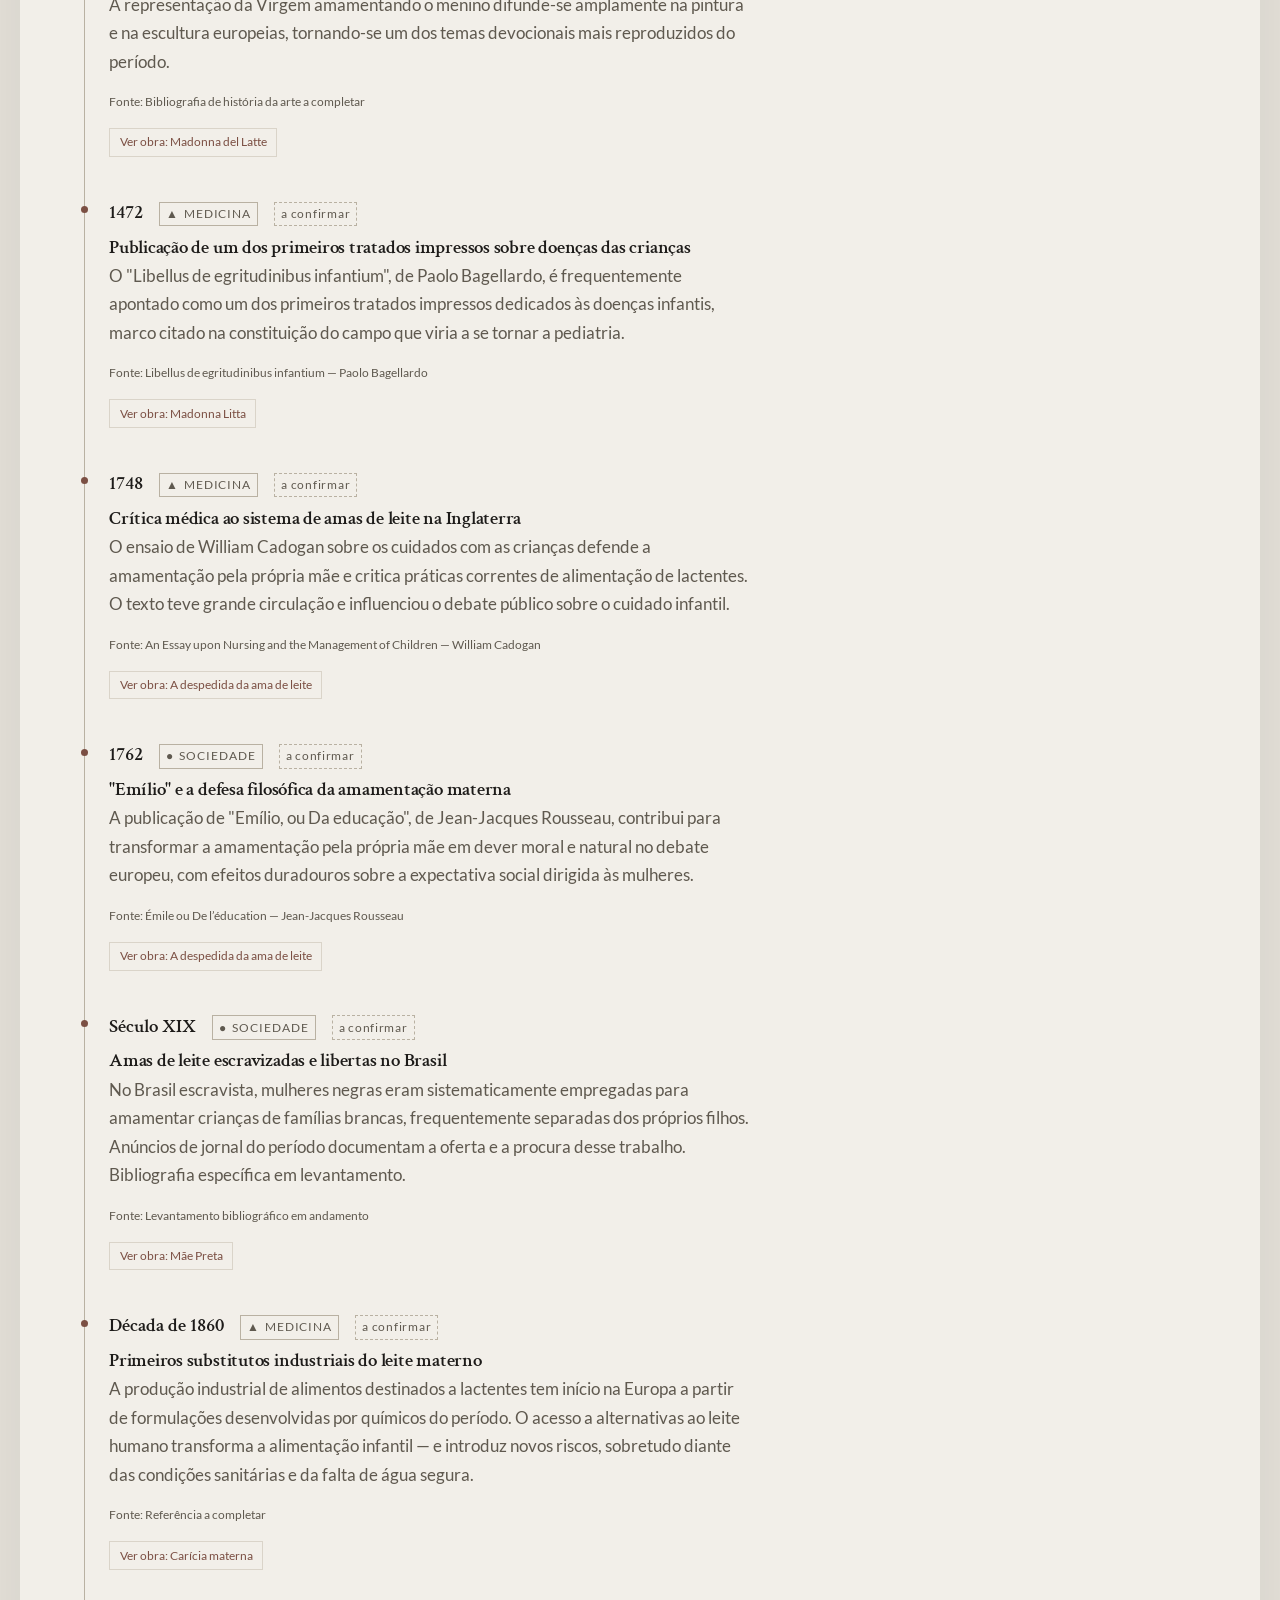
==== commit 28f7c47a: "Incorpora as 21 reproduções e reduz o acervo às obras com imagem As reproduções fornecidas pela coor" ====
--- a/index.html
+++ b/index.html
@@ -70,13 +70,15 @@
       <!-- ================= ABERTURA ================= -->
       <section class="hero" id="abertura" aria-labelledby="hero-titulo">
         <figure class="hero__media">
+          <!-- Obra de abertura: para trocar, aponte o src para outro arquivo de
+               assets/obras/ e atualize alt e legenda. -->
           <img
-            src="./assets/images/hero.svg"
-            alt="Espaço reservado para a obra de abertura do acervo."
-            width="1800" height="1200" decoding="async">
+            src="./assets/obras/obra-01.jpg"
+            alt="Escultura em bronze de uma loba em pé, com duas crianças sentadas sob seu ventre em posição de amamentação."
+            width="2069" height="1225" decoding="async">
           <figcaption class="hero__credit">
-            <span class="hero__credit-title">Obra de abertura a definir</span>
-            <span class="hero__credit-meta">Autoria, data e crédito a confirmar</span>
+            <span class="hero__credit-title">Loba Capitolina</span>
+            <span class="hero__credit-meta">Autoria desconhecida · datação em debate · Musei Capitolini, Roma</span>
           </figcaption>
         </figure>
 
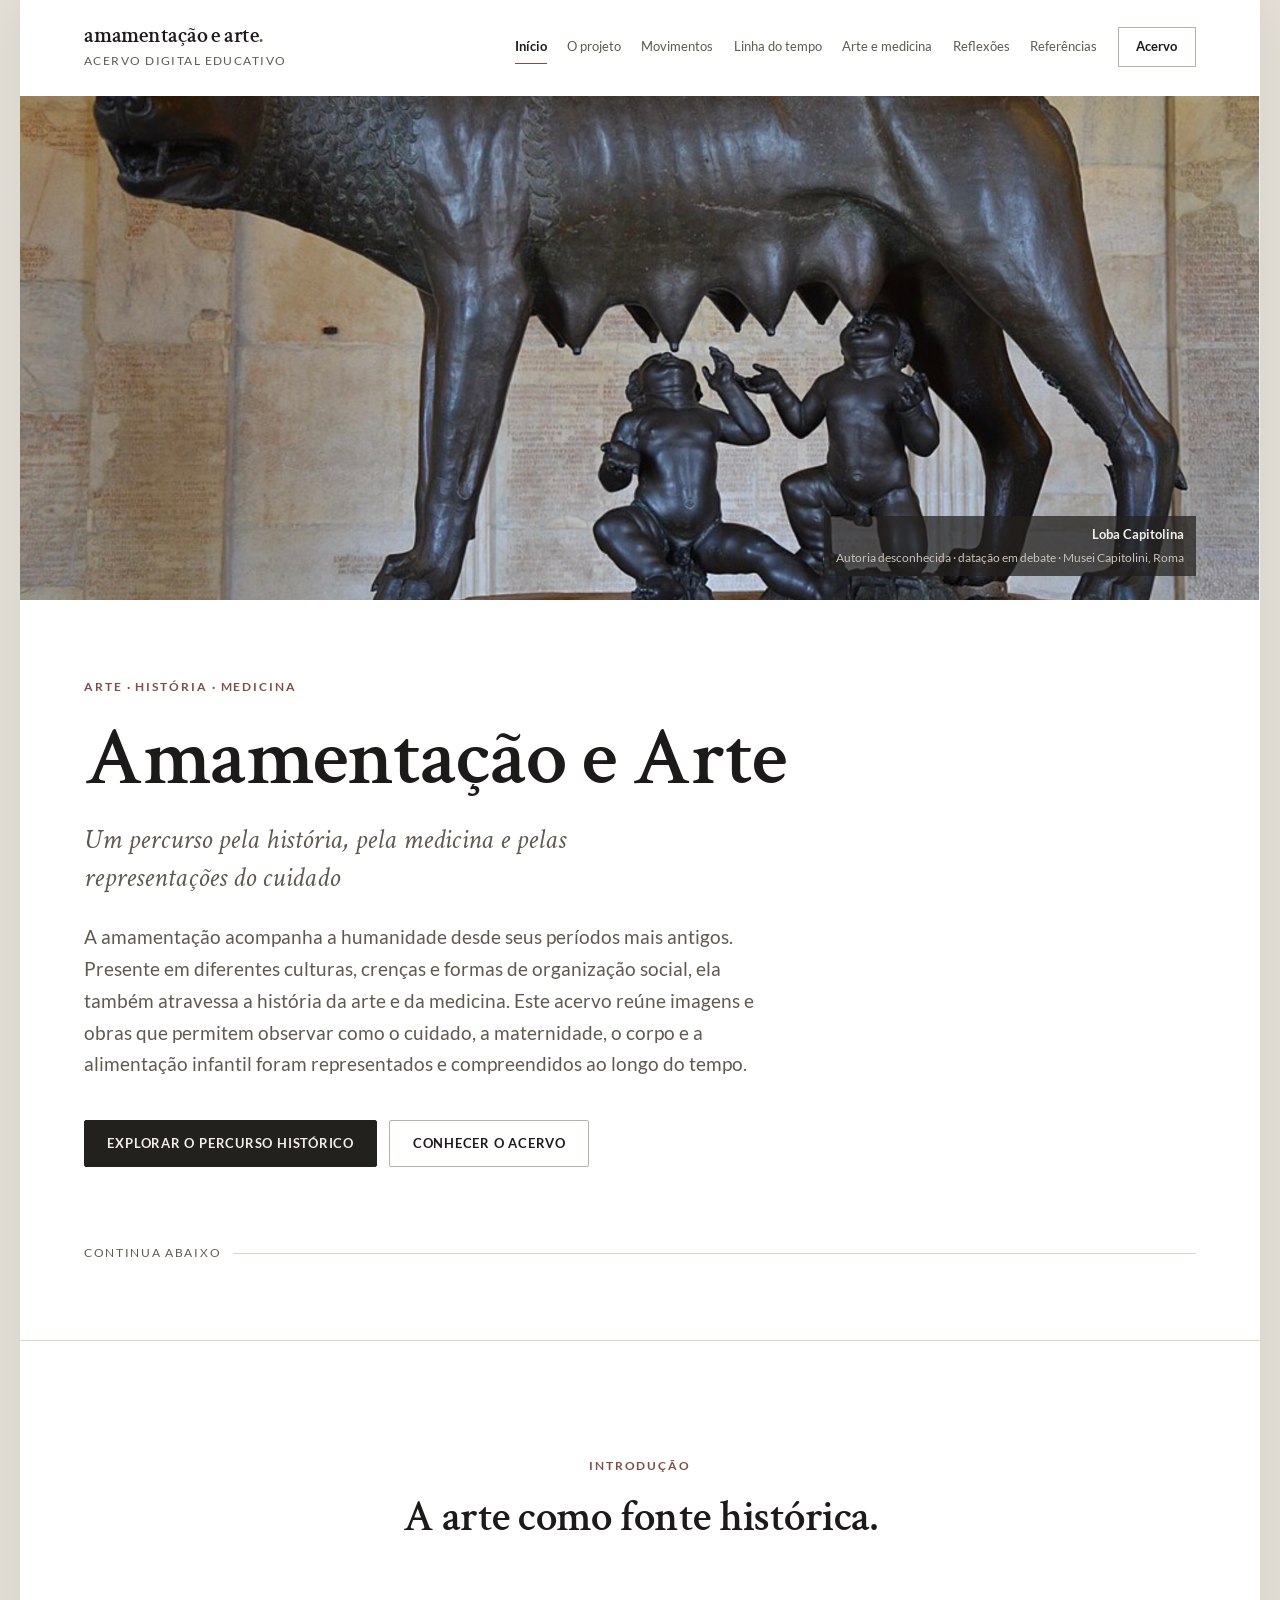
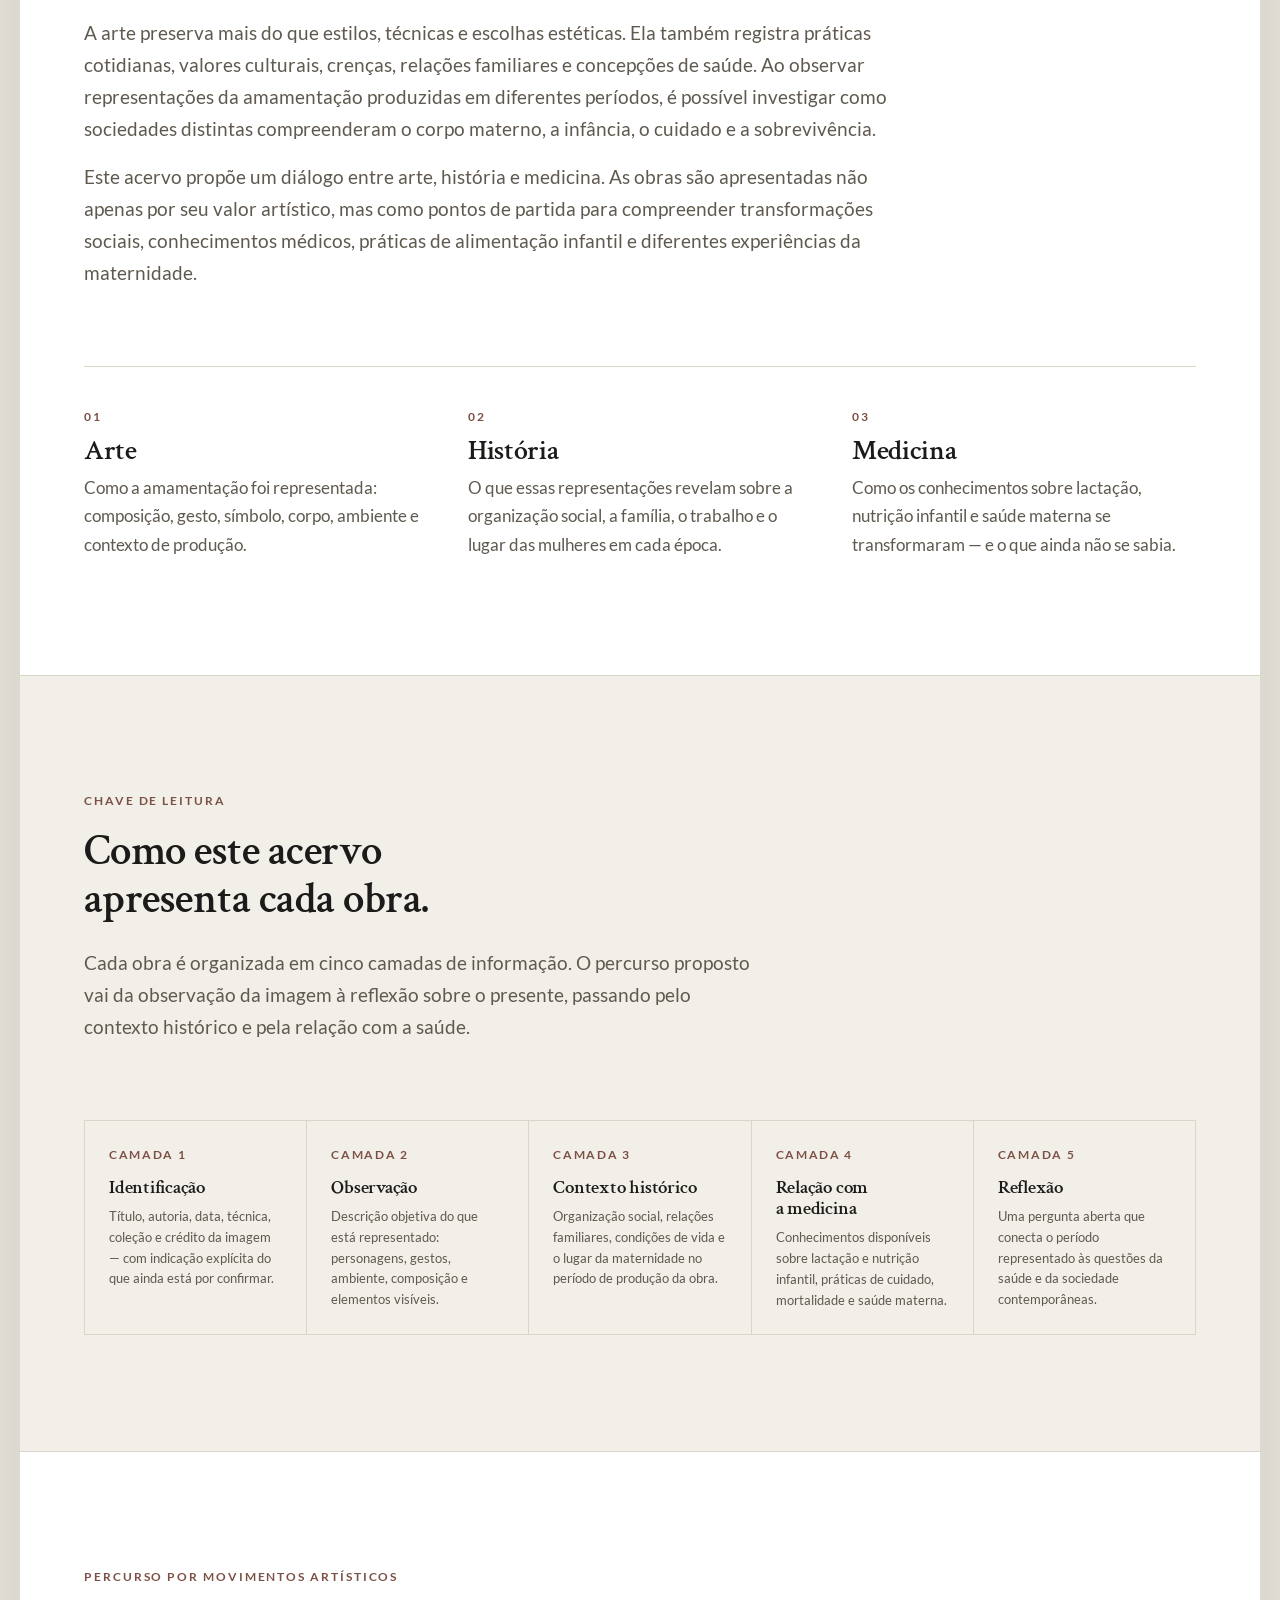
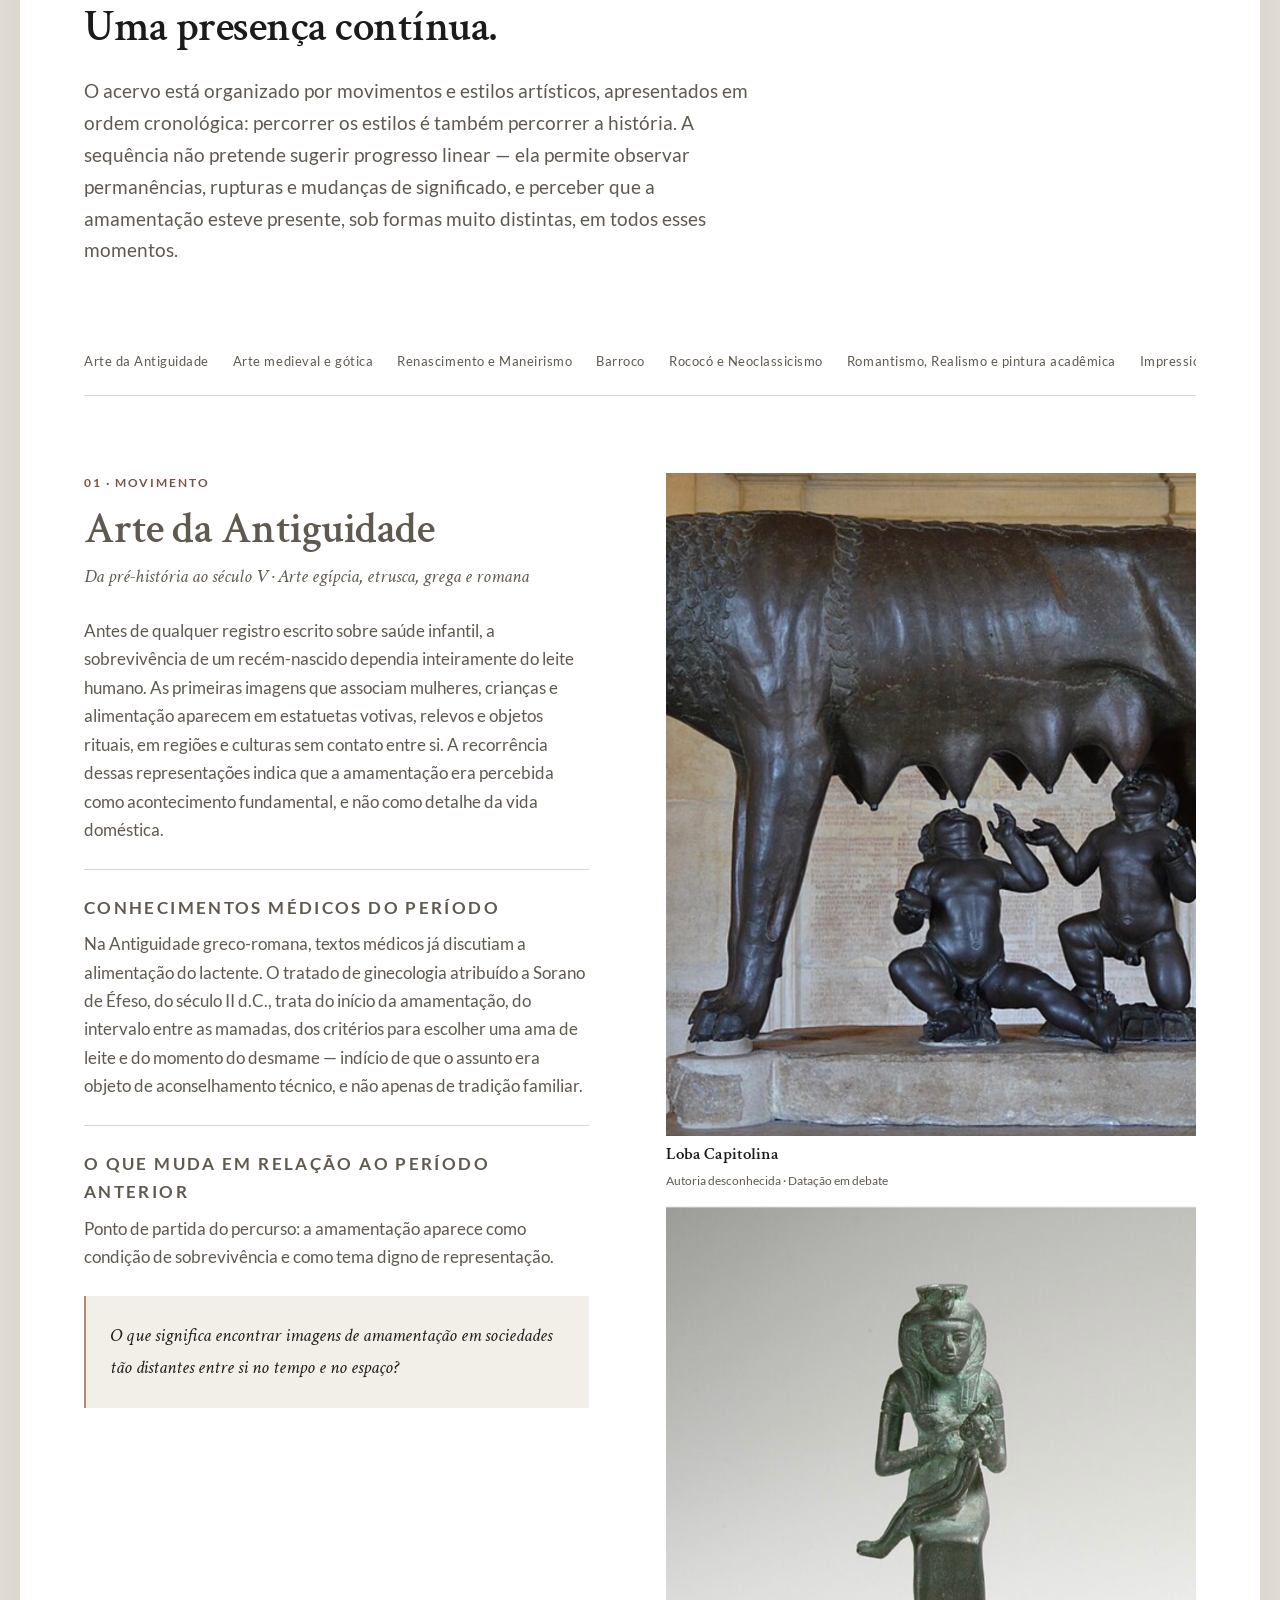
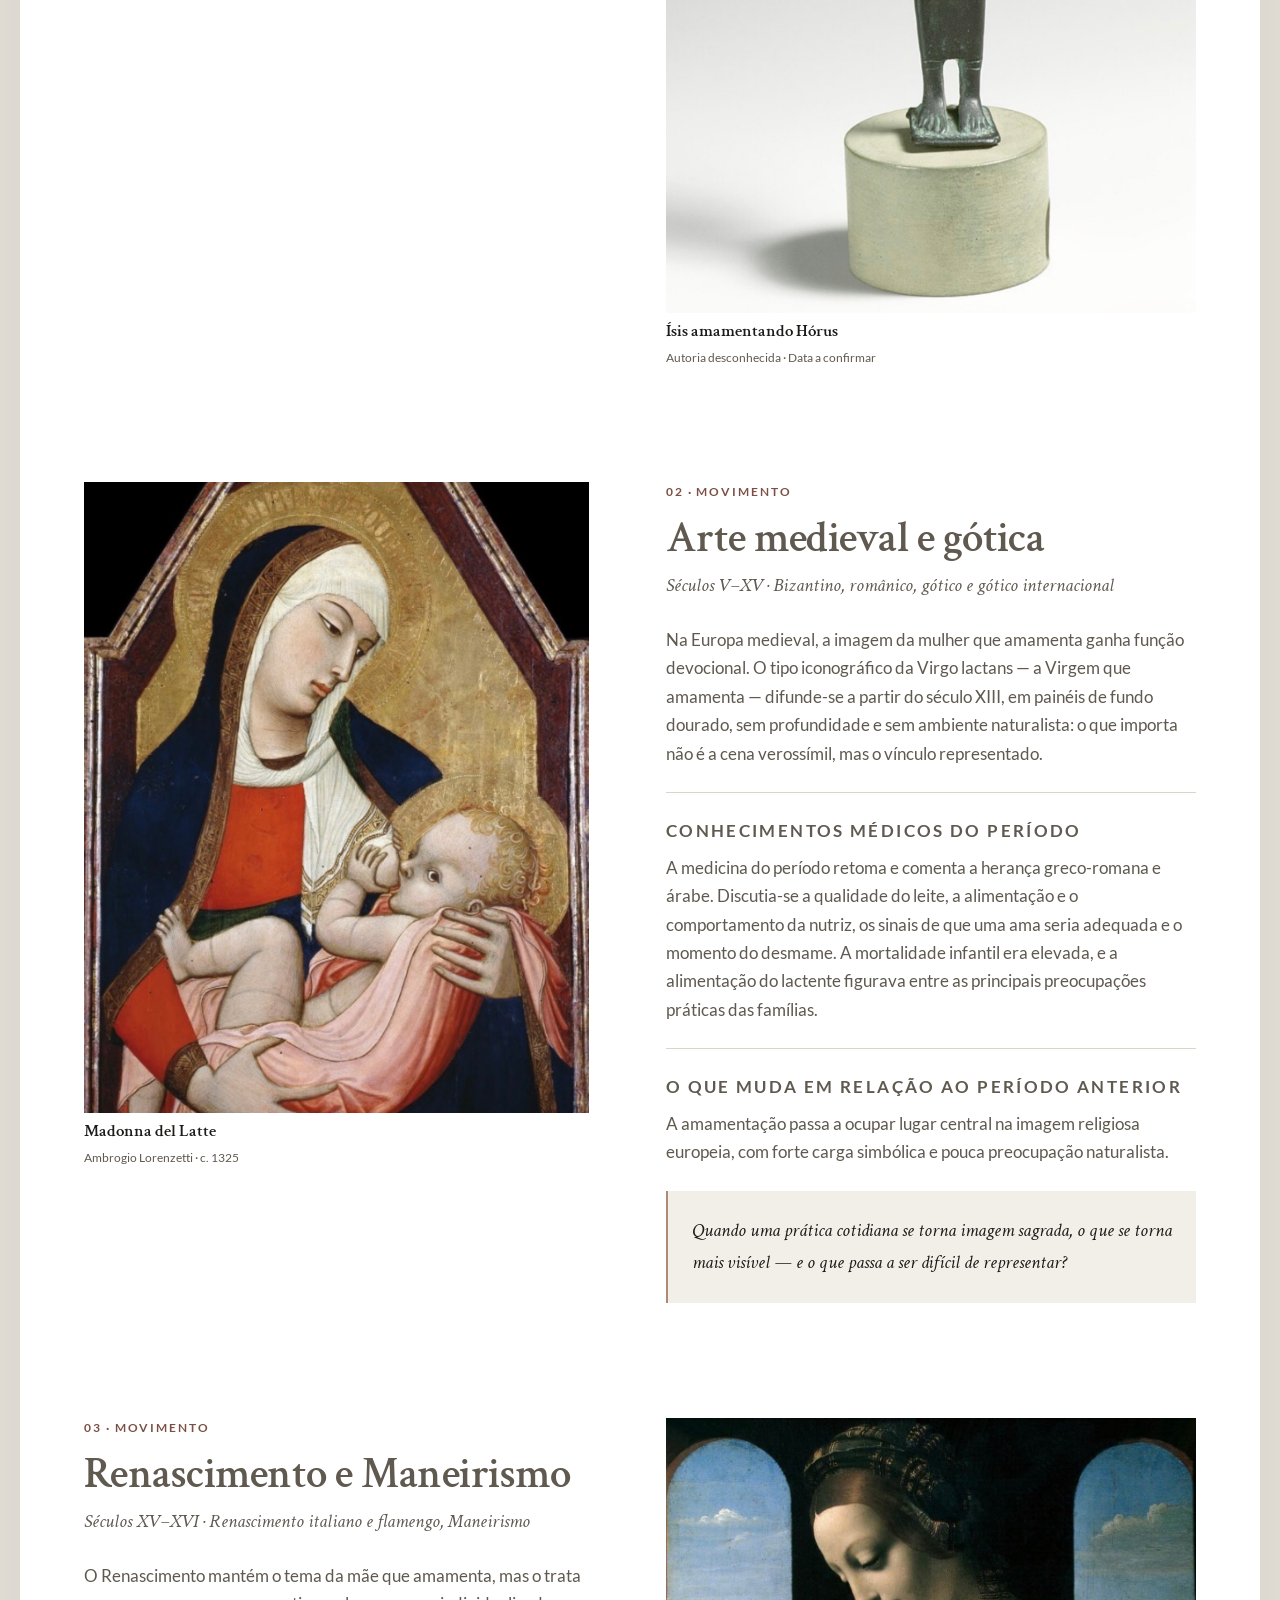
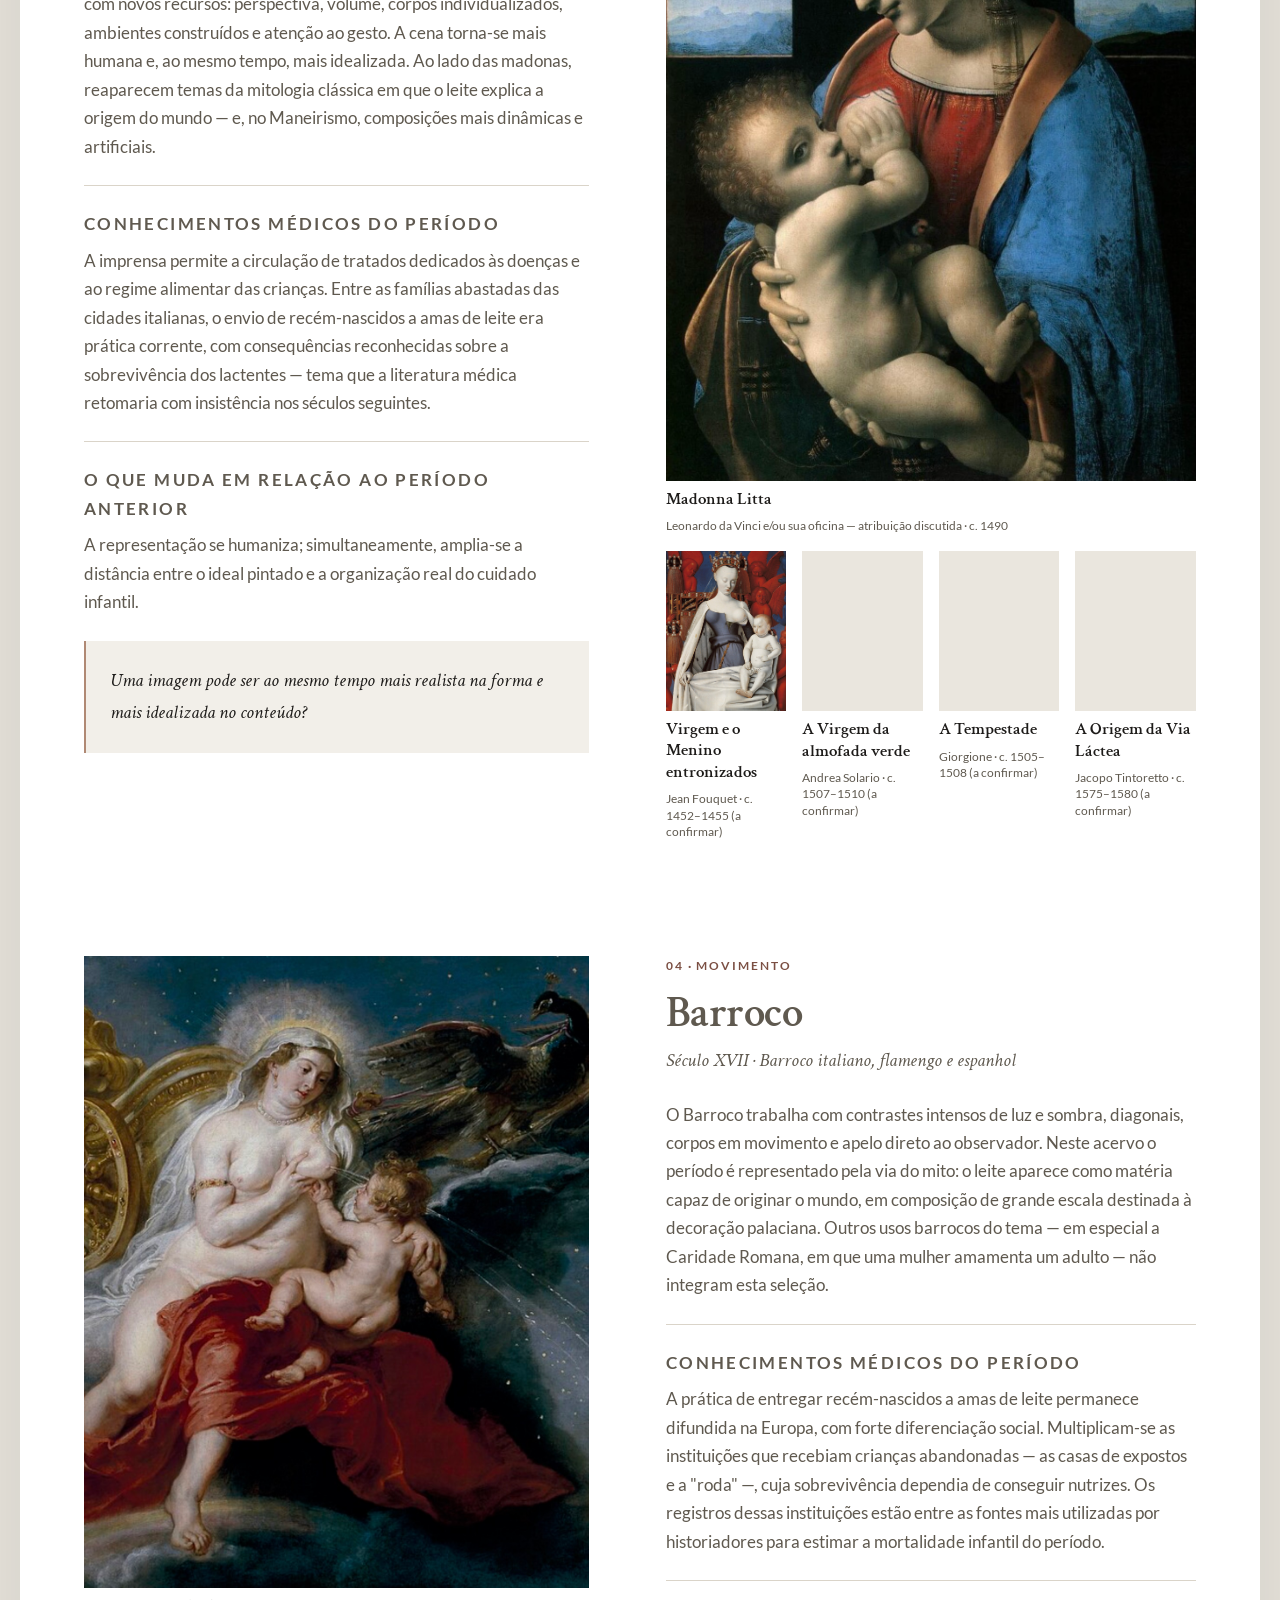
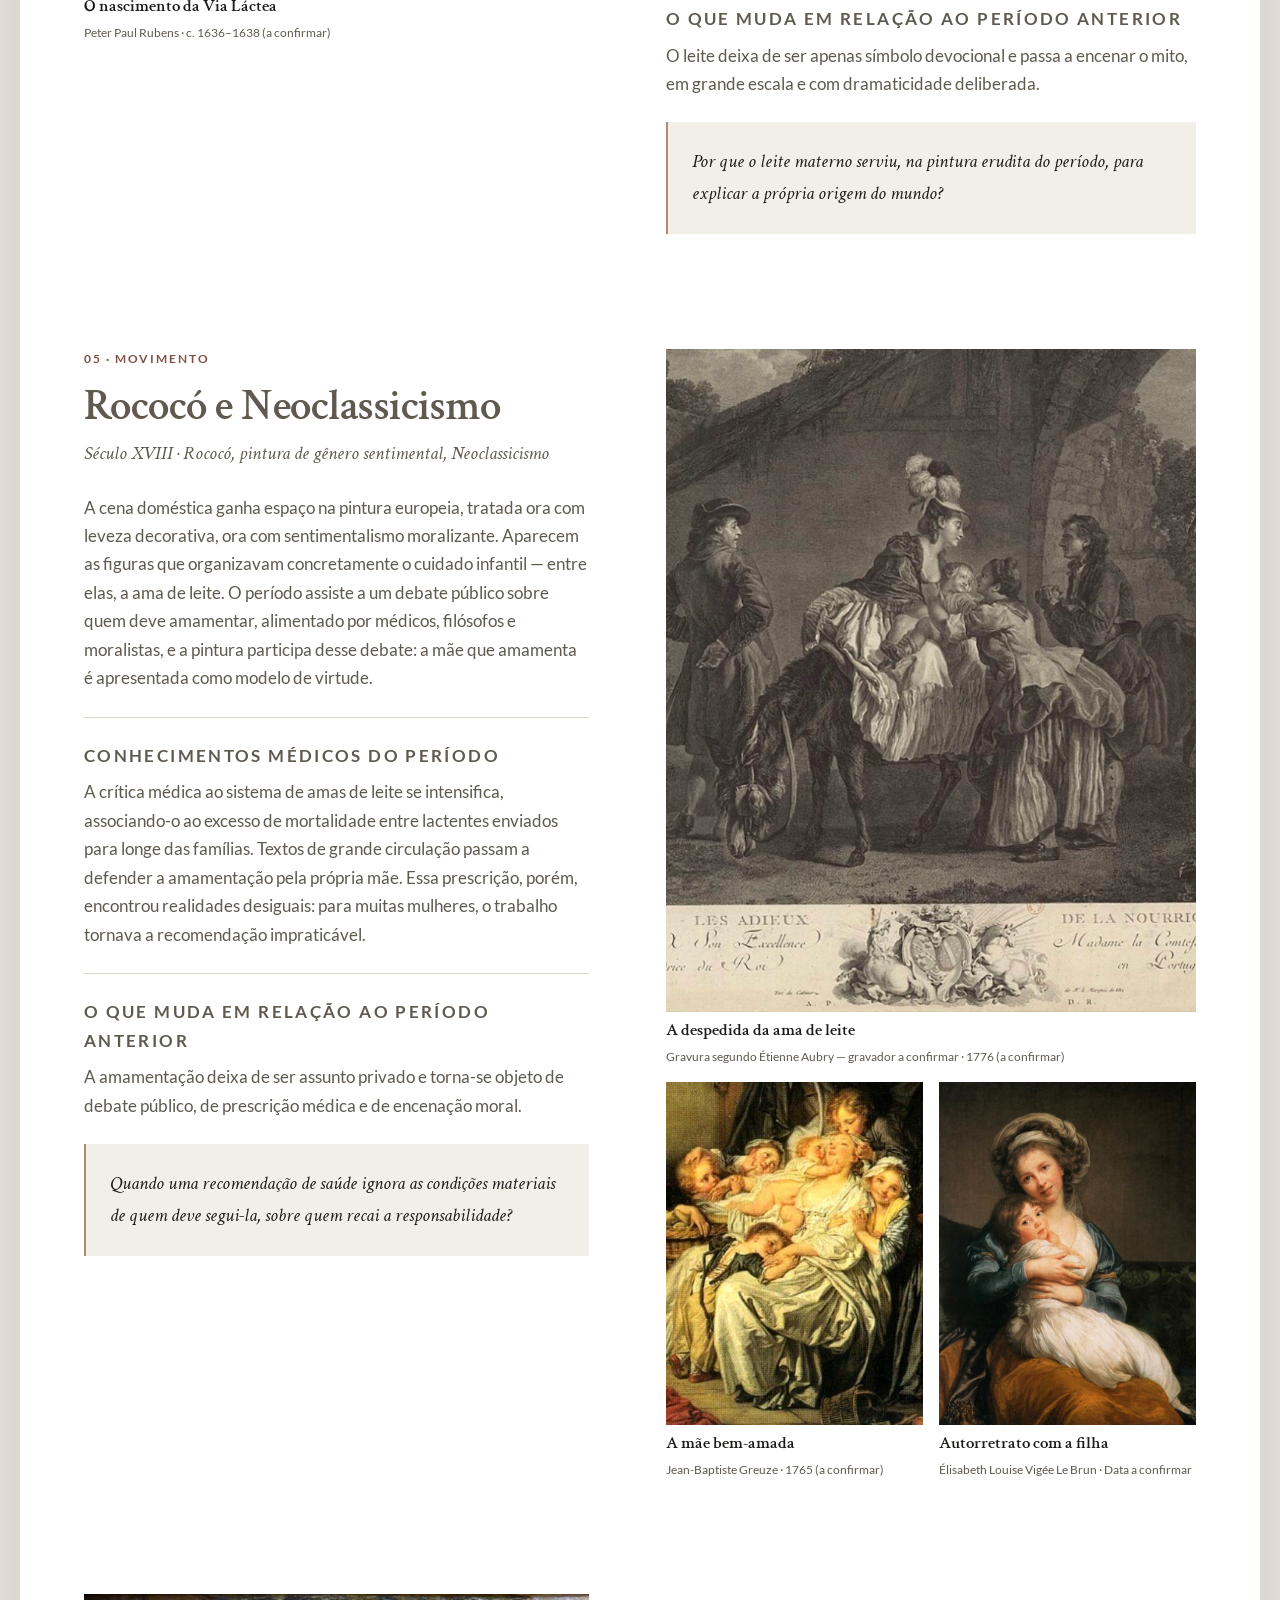
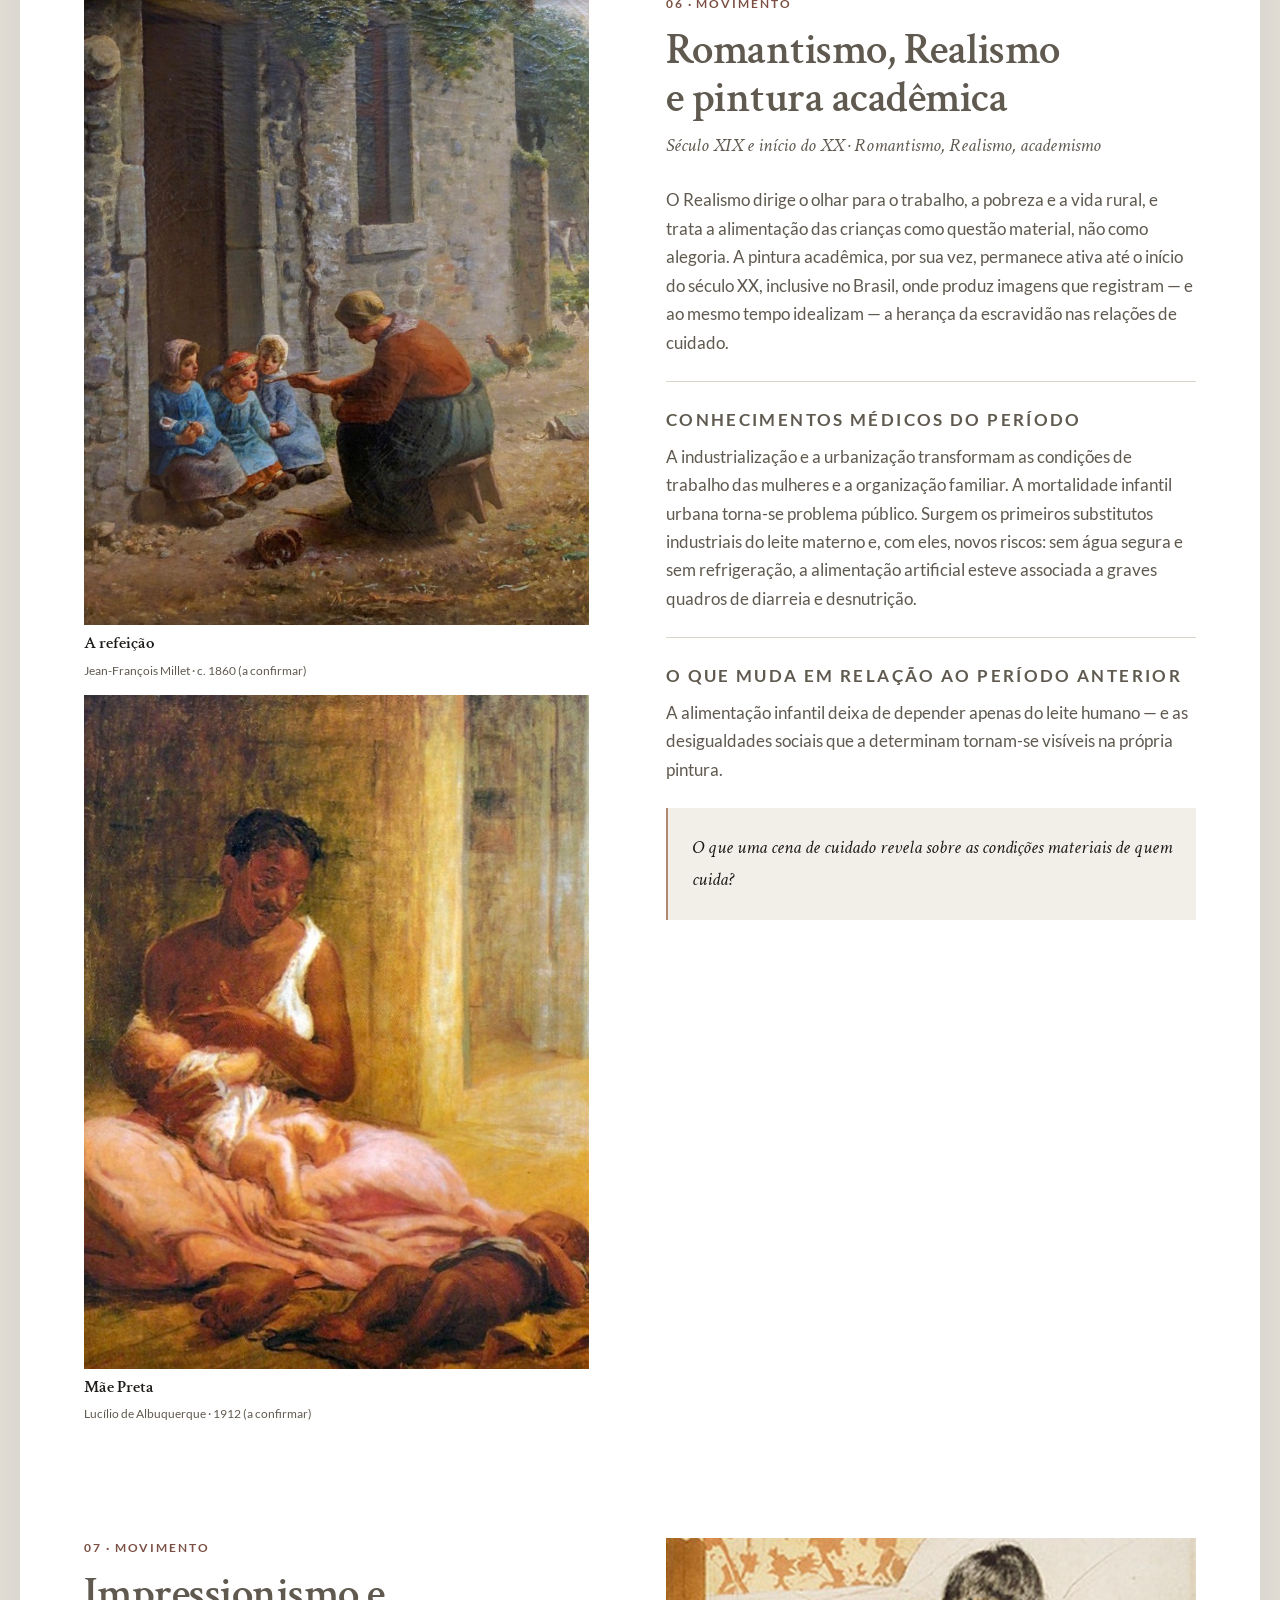
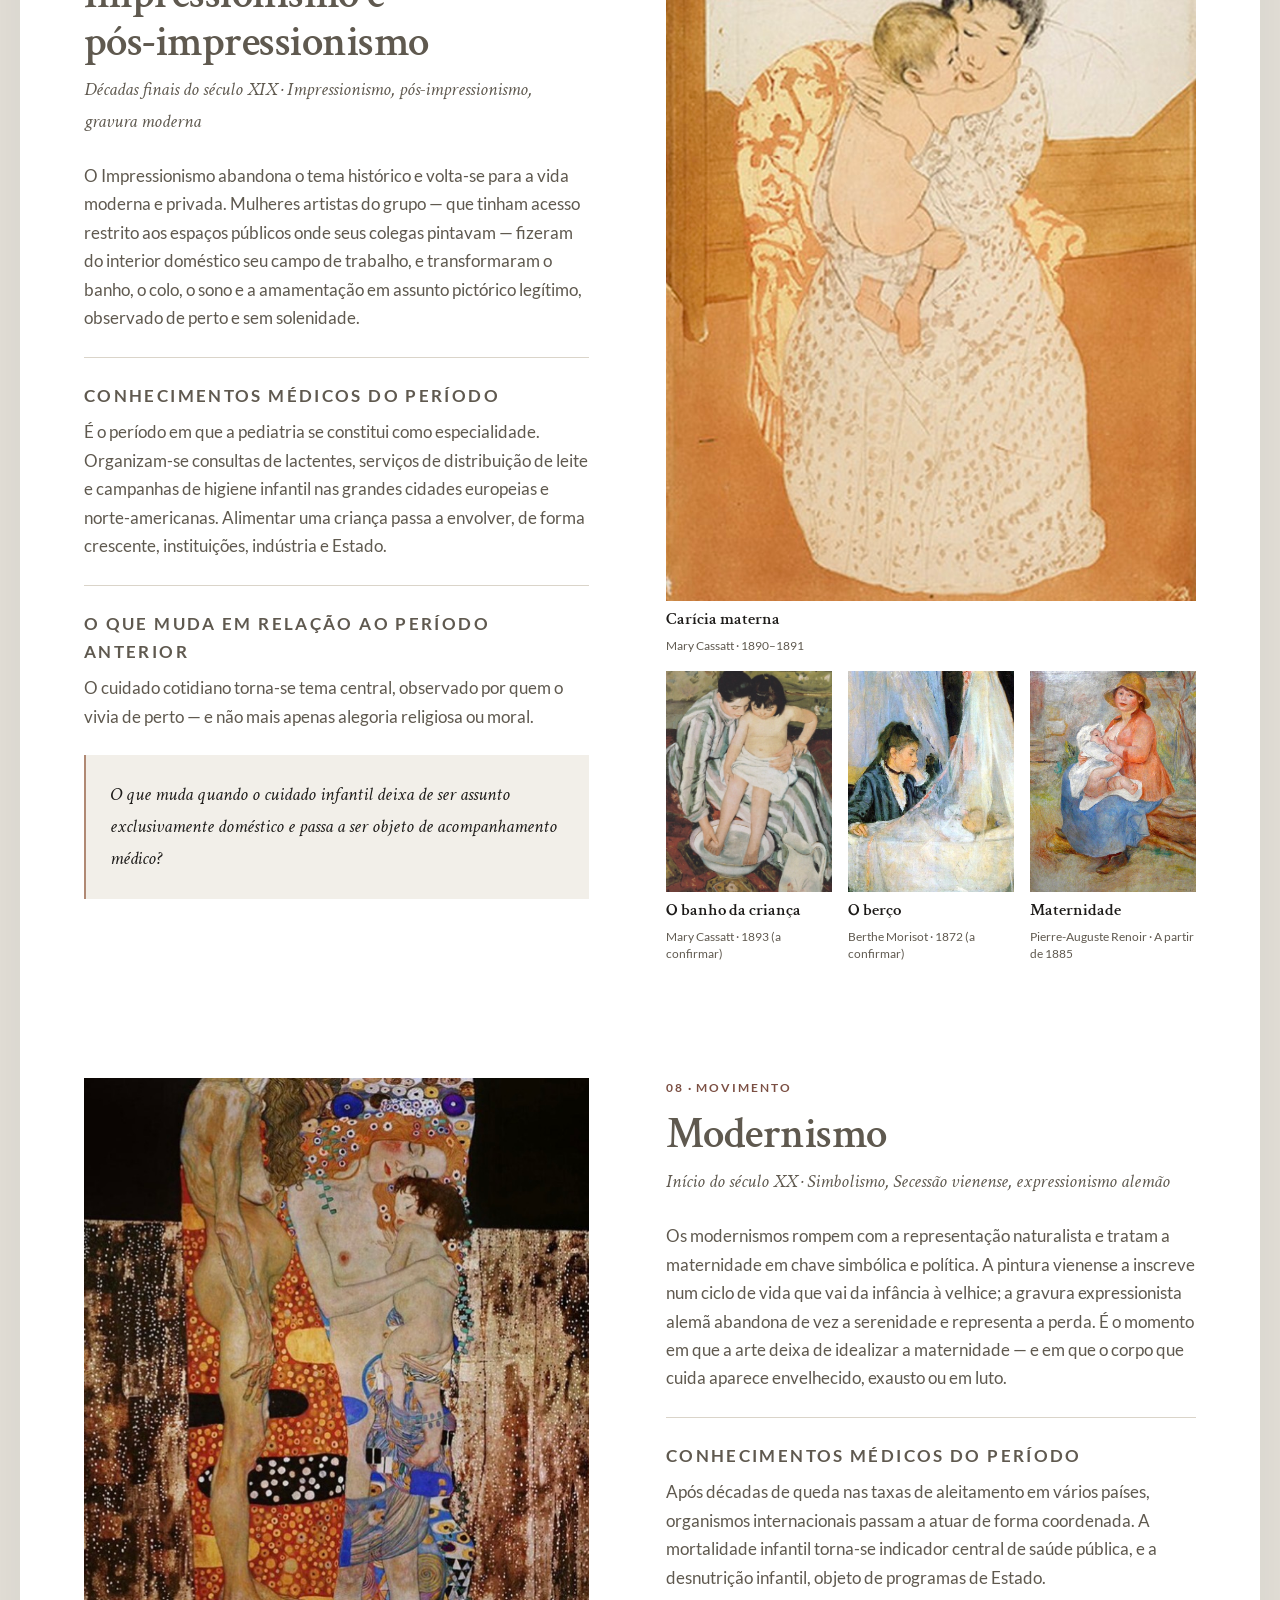
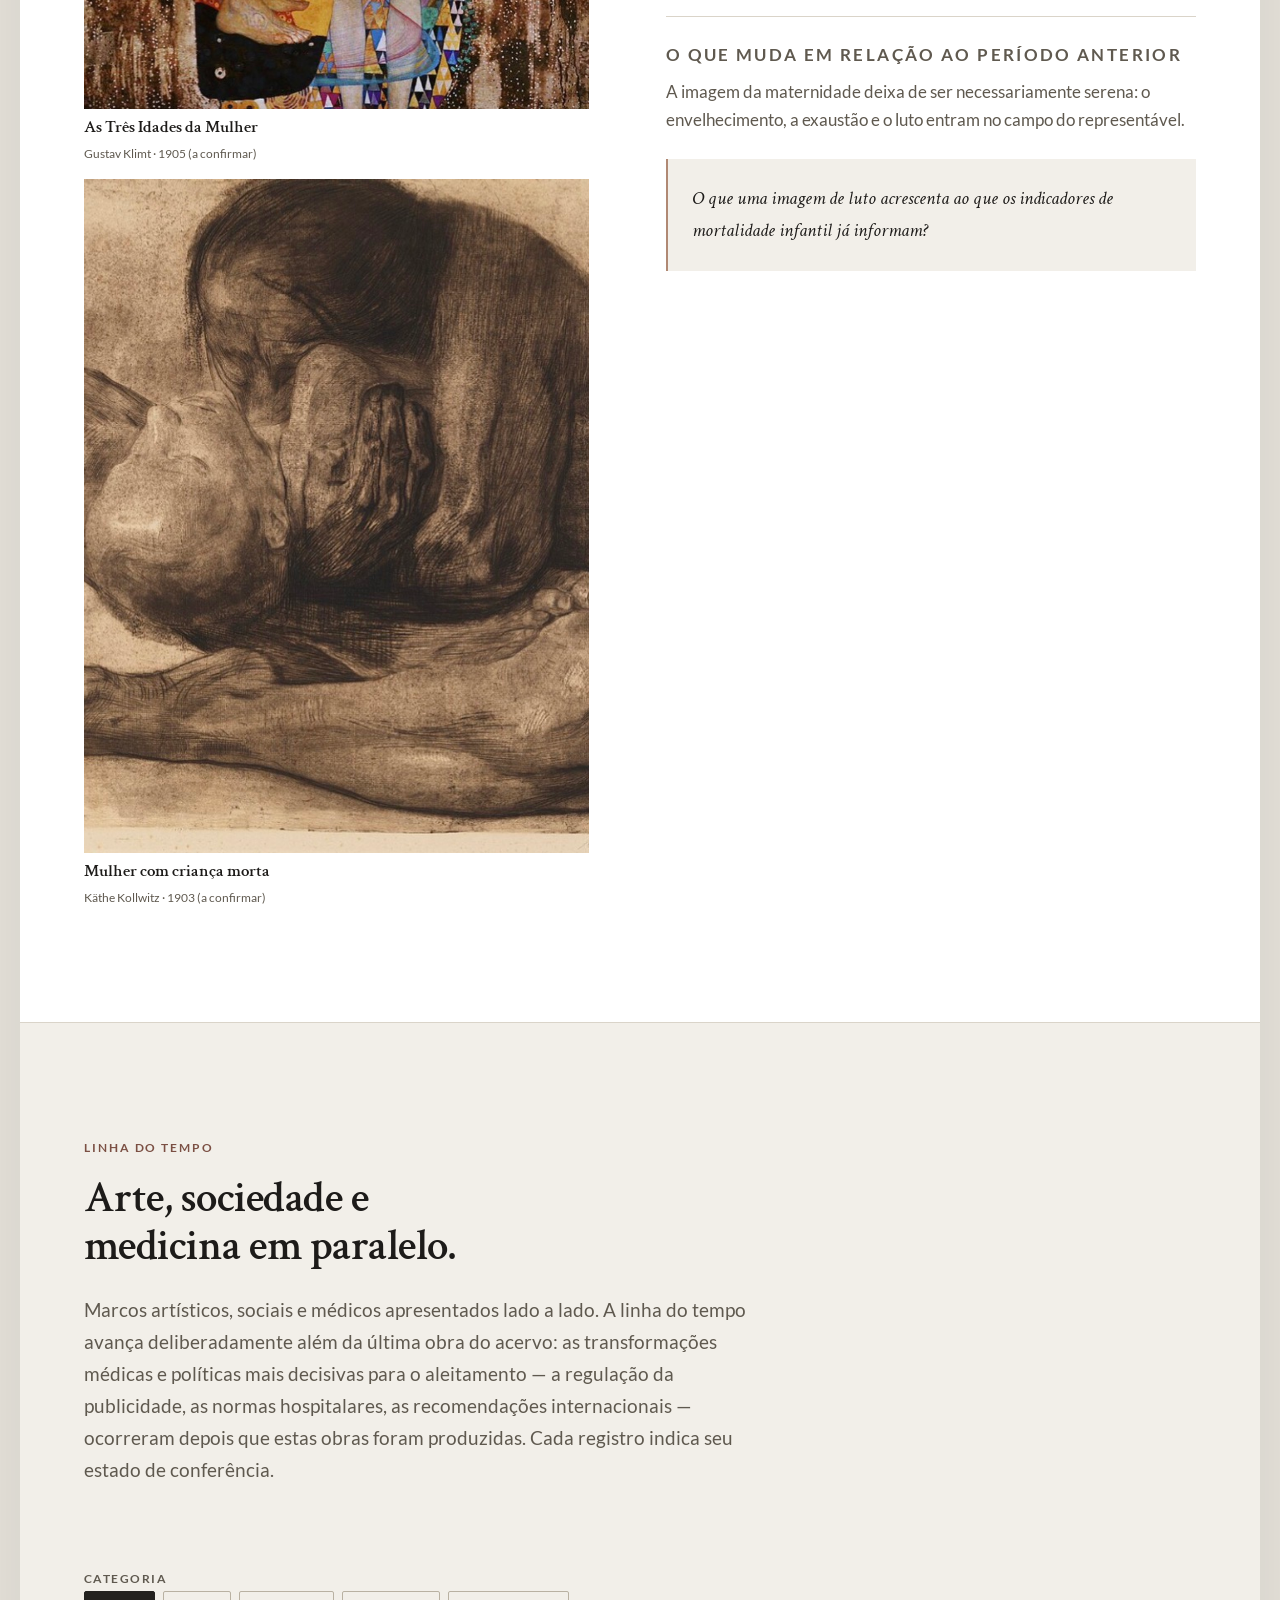
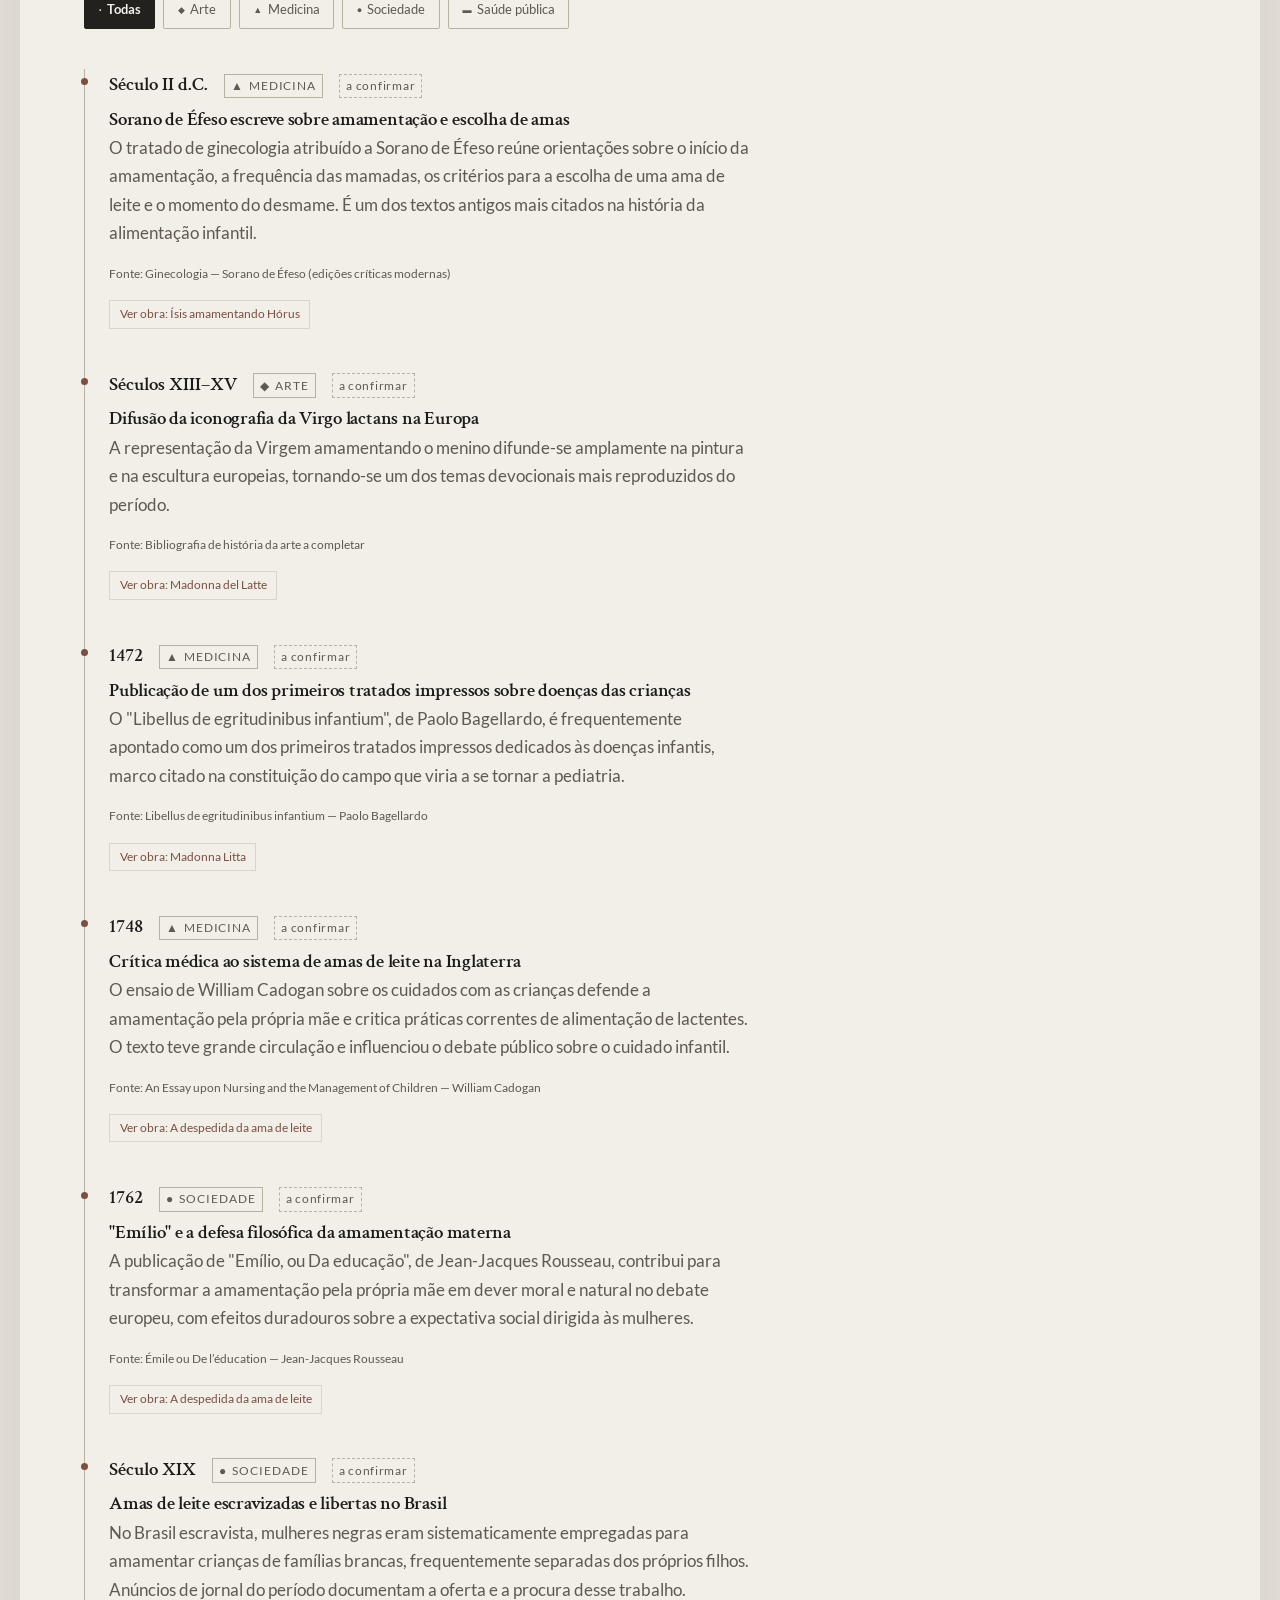
==== commit febb23a0: "Fecha o escopo do acervo em 20 obras e alinha o site ao recorte A obra de Dorothea Lange foi removid" ====
--- a/index.html
+++ b/index.html
@@ -222,9 +222,11 @@
           <p class="eyebrow">Linha do tempo</p>
           <h2 class="section__title" id="timeline-titulo">Arte, sociedade e medicina em paralelo.</h2>
           <p class="section__standfirst">
-            Marcos artísticos, sociais e médicos apresentados lado a lado. Cada registro indica seu
-            estado de conferência: os marcos ainda não verificados em fonte documental aparecem
-            sinalizados.
+            Marcos artísticos, sociais e médicos apresentados lado a lado. A linha do tempo avança
+            deliberadamente além da última obra do acervo: as transformações médicas e políticas mais
+            decisivas para o aleitamento — a regulação da publicidade, as normas hospitalares, as
+            recomendações internacionais — ocorreram depois que estas obras foram produzidas. Cada
+            registro indica seu estado de conferência.
           </p>
         </div>
 
@@ -258,9 +260,10 @@
           <p class="eyebrow">Acervo</p>
           <h2 class="section__title" id="acervo-titulo">Galeria completa.</h2>
           <p class="section__standfirst">
-            <span id="acervo-total"></span> registros. Obras ainda sem identificação completa
-            permanecem no acervo com seus campos assinalados como pendentes — a ausência de
-            informação também é informação.
+            <span id="acervo-total"></span> obras, da Antiguidade ao início do século XX, em
+            pintura, escultura e gravura. O recorte é predominantemente europeu, com uma obra
+            brasileira. Campos ainda não conferidos aparecem assinalados como pendentes — a
+            ausência de informação também é informação.
           </p>
         </div>
 
@@ -436,6 +439,22 @@
             </p>
           </div>
 
+          <div class="escopo">
+            <h3 class="escopo__titulo">Escopo e limites do acervo</h3>
+            <p>
+              O acervo reúne obras produzidas entre a Antiguidade e o início do século XX, em
+              pintura, escultura e gravura. A seleção é predominantemente europeia — Egito antigo,
+              Itália, França, Flandres, Áustria e Alemanha — e inclui uma obra brasileira, que traz
+              ao percurso a história das amas de leite escravizadas.
+            </p>
+            <p>
+              Ficam de fora, nesta versão, a fotografia, a arte contemporânea e as tradições
+              visuais de fora do eixo mediterrâneo e europeu. São ausências que dizem respeito à
+              formação deste acervo, e não à história da amamentação: ela ocorreu em toda parte, e
+              foi representada muito além do repertório aqui reunido.
+            </p>
+          </div>
+
           <dl class="ficha">
             <div class="ficha__linha">
               <dt>Instituição</dt><dd>A confirmar</dd>
--- a/styles.css
+++ b/styles.css
@@ -1740,3 +1740,23 @@
 
   .creditos-lista__item .selo-pendente { justify-self: start; }
 }
+
+/* Escopo do acervo — bloco factual entre os textos institucionais provisórios. */
+.escopo {
+  margin-bottom: var(--esp-lg);
+  padding: var(--esp-md);
+  background-color: var(--cor-superficie-2);
+  border-left: 2px solid var(--cor-acento-claro);
+}
+
+.escopo__titulo {
+  margin-bottom: var(--esp-2xs);
+  font-size: var(--texto-md);
+}
+
+.escopo p {
+  font-size: var(--texto-sm);
+  color: var(--cor-texto-suave);
+}
+
+.escopo p + p { margin-top: var(--esp-2xs); }
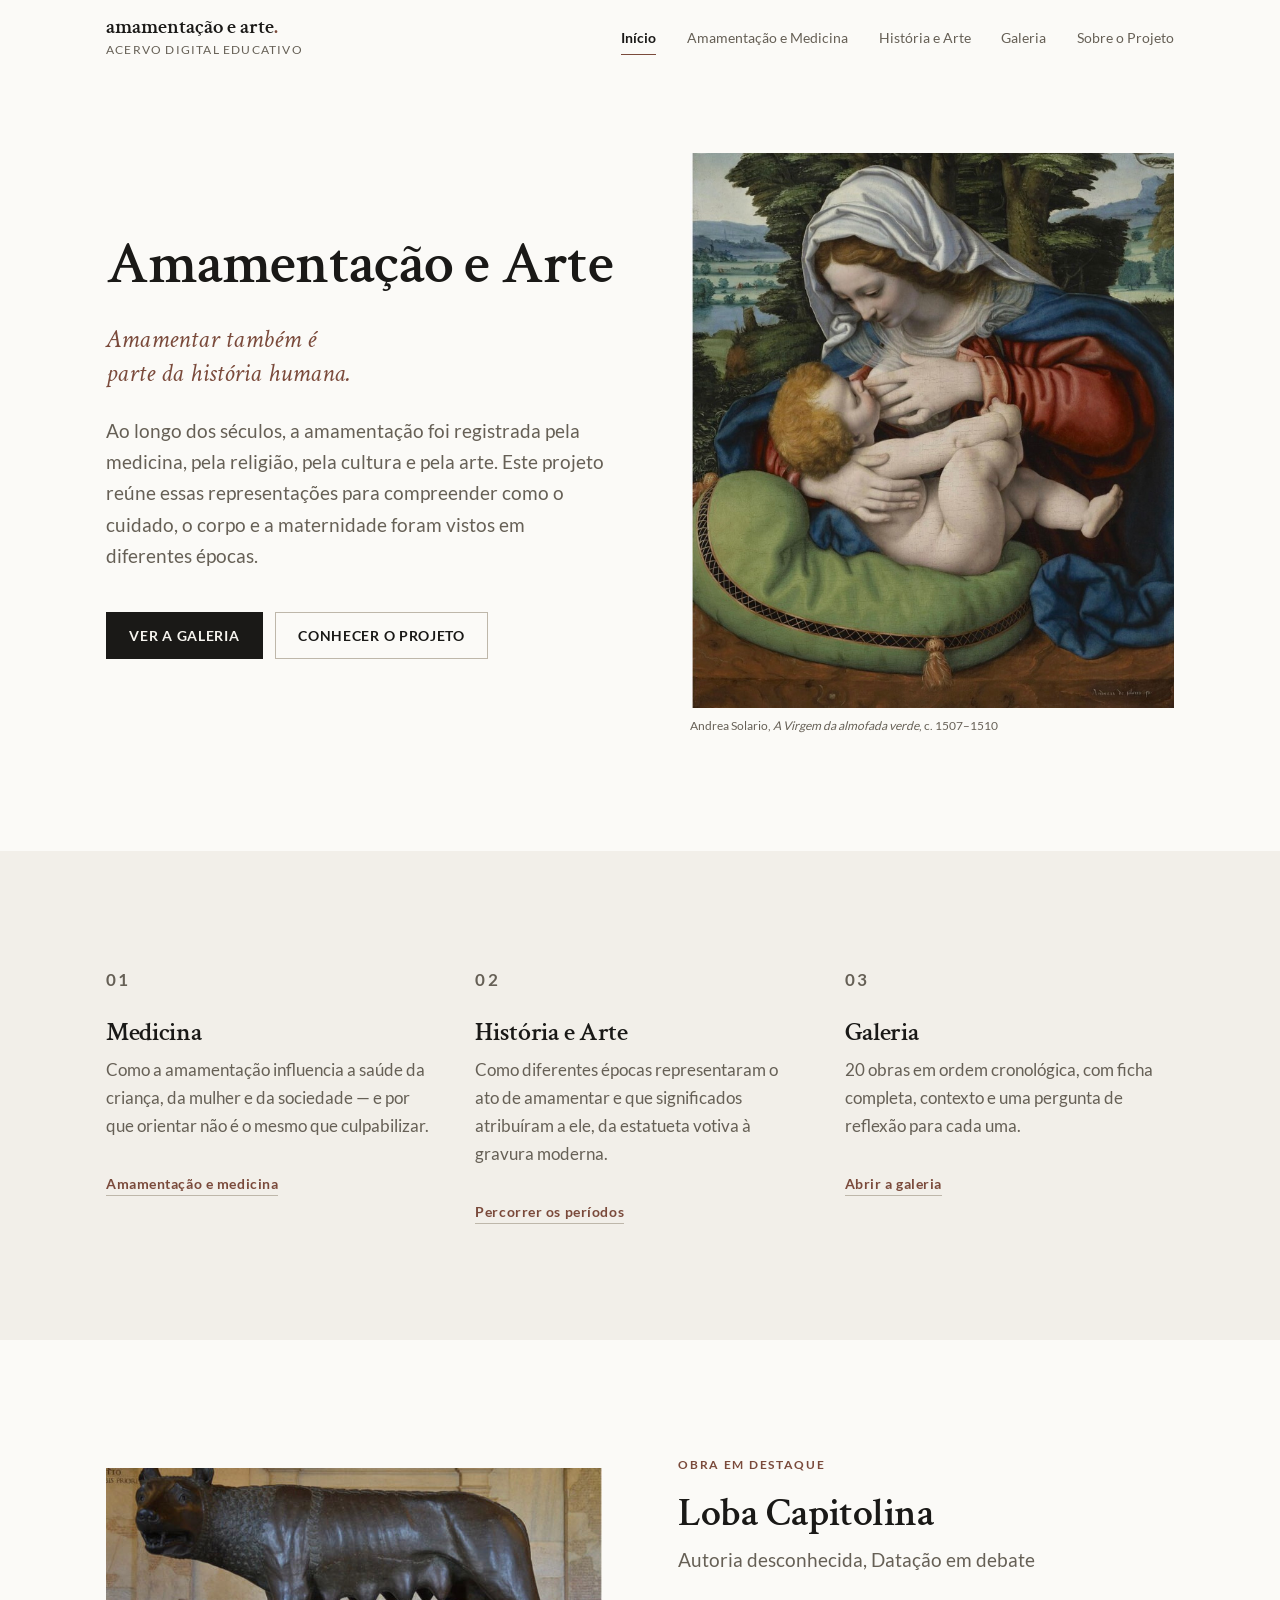
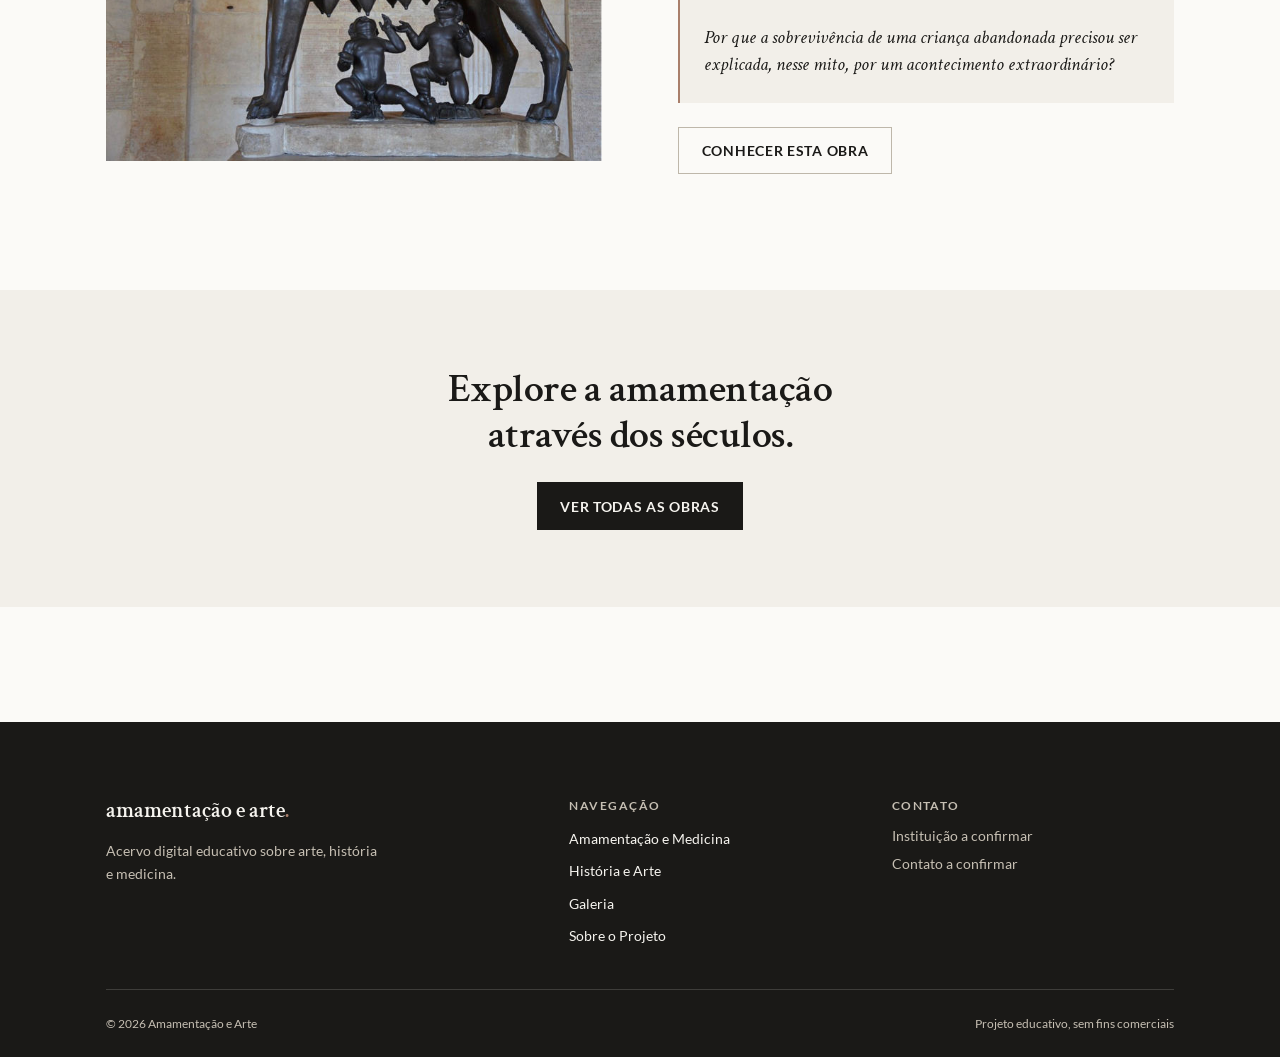
==== commit 6124fd21: "Reorganiza o site em cinco páginas com base de obras centralizada A página única foi desmembrada em " ====
--- a/index.html
+++ b/index.html
@@ -5,593 +5,176 @@
   <meta name="viewport" content="width=device-width, initial-scale=1">
 
   <title>Amamentação e Arte — Acervo Digital Educativo</title>
-  <meta name="description" content="Acervo digital educativo dedicado às representações da amamentação na arte, na história e na medicina.">
-  <meta name="author" content="Instituição a confirmar">
+  <meta name="description" content="Acervo digital educativo sobre as representações da amamentação na arte, na história e na medicina. Vinte obras, da Antiguidade ao início do século XX.">
 
-  <!-- TODO: substituir pela URL definitiva quando o site for publicado -->
+  <!-- TODO: substituir pelo endereço definitivo quando o site for publicado -->
   <link rel="canonical" href="https://exemplo.org/amamentacao-e-arte/">
-
   <meta property="og:type" content="website">
   <meta property="og:locale" content="pt_BR">
   <meta property="og:site_name" content="Amamentação e Arte">
   <meta property="og:title" content="Amamentação e Arte — Acervo Digital Educativo">
-  <meta property="og:description" content="Acervo digital educativo dedicado às representações da amamentação na arte, na história e na medicina.">
-  <meta property="og:url" content="https://exemplo.org/amamentacao-e-arte/">
+  <meta property="og:description" content="Amamentar também é parte da história humana. Um acervo que reúne arte, história e medicina.">
+  <meta property="og:image" content="./assets/obras/obra-14.jpg">
   <meta name="twitter:card" content="summary_large_image">
 
   <link rel="icon" href="./assets/logos/favicon.svg" type="image/svg+xml">
-
-  <!-- Fontes servidas localmente (assets/fonts/): o site funciona sem conexão. -->
   <link rel="preload" href="./assets/fonts/crimson-text-600-normal-latin.woff2" as="font" type="font/woff2" crossorigin>
   <link rel="preload" href="./assets/fonts/lato-400-normal-latin.woff2" as="font" type="font/woff2" crossorigin>
   <link rel="stylesheet" href="./styles.css">
 </head>
 
 <body>
-  <a class="skip-link" href="#conteudo">Pular para o conteúdo</a>
+  <a class="pular" href="#conteudo">Pular para o conteúdo</a>
 
-  <div class="shell">
+  <header class="topo">
+    <div class="container topo__inner">
+      <a class="marca" href="./index.html">
+        <span class="marca__nome">amamentação e arte<span class="marca__ponto">.</span></span>
+        <span class="marca__linha">acervo digital educativo</span>
+      </a>
 
-    <!-- ================= CABEÇALHO ================= -->
-    <header class="site-header" id="topo">
-      <div class="site-header__inner">
-        <a class="brand" href="#topo">
-          <span class="brand__name">amamentação e arte<span class="brand__dot">.</span></span>
-          <span class="brand__tagline">acervo digital educativo</span>
-        </a>
+      <button class="menu-botao" id="menu-botao" type="button" aria-expanded="false" aria-controls="menu">
+        <span class="menu-botao__barras" aria-hidden="true"></span>
+        <span>Menu</span>
+      </button>
 
-        <button
-          class="nav-toggle"
-          id="nav-toggle"
-          type="button"
-          aria-expanded="false"
-          aria-controls="nav-principal">
-          <span class="nav-toggle__bars" aria-hidden="true"></span>
-          <span class="nav-toggle__label">Menu</span>
-        </button>
+      <nav class="menu" id="menu" aria-label="Navegação principal">
+        <ul class="menu__lista">
+          <li><a href="./index.html" aria-current="page">Início</a></li>
+          <li><a href="./medicina.html">Amamentação e Medicina</a></li>
+          <li><a href="./historia.html">História e Arte</a></li>
+          <li><a href="./galeria.html">Galeria</a></li>
+          <li><a href="./sobre.html">Sobre o Projeto</a></li>
+        </ul>
+      </nav>
+    </div>
+  </header>
 
-        <nav class="nav" id="nav-principal" aria-label="Navegação principal">
-          <ul class="nav__list">
-            <li><a href="#abertura">Início</a></li>
-            <li><a href="#projeto">O projeto</a></li>
-            <li><a href="#percurso">Movimentos</a></li>
-            <li><a href="#linha-do-tempo">Linha do tempo</a></li>
-            <li><a href="#arte-e-medicina">Arte e medicina</a></li>
-            <li><a href="#reflexoes">Reflexões</a></li>
-            <li><a href="#referencias">Referências</a></li>
-            <li><a class="nav__cta" href="#acervo">Acervo</a></li>
-          </ul>
-        </nav>
+  <main id="conteudo">
+
+    <!-- ============================ HERO ============================ -->
+    <section class="container hero">
+      <div class="hero__texto">
+        <h1 class="hero__titulo">Amamentação e&nbsp;Arte</h1>
+        <p class="hero__frase">Amamentar também é parte da história humana.</p>
+        <p>
+          Ao longo dos séculos, a amamentação foi registrada pela medicina, pela religião,
+          pela cultura e pela arte. Este projeto reúne essas representações para compreender
+          como o cuidado, o corpo e a maternidade foram vistos em diferentes épocas.
+        </p>
+        <p class="hero__acoes">
+          <a class="botao botao--cheio" href="./galeria.html">Ver a galeria</a>
+          <a class="botao botao--vazado" href="./sobre.html">Conhecer o projeto</a>
+        </p>
       </div>
-    </header>
 
-    <main id="conteudo">
+      <!-- Obra de abertura. Para trocar, aponte o src para outro arquivo de
+           assets/obras/ e atualize o texto alternativo e a legenda. -->
+      <figure class="hero__figura">
+        <img
+          src="./assets/obras/obra-14.jpg"
+          alt="Pintura de uma mulher de manto azul inclinada sobre uma criança nua deitada em uma almofada verde, que mama enquanto apoia a mão em seu corpo."
+          width="777" height="891" decoding="async">
+        <figcaption class="hero__credito">
+          Andrea Solario, <em>A Virgem da almofada verde</em>, c. 1507–1510
+        </figcaption>
+      </figure>
+    </section>
 
-      <!-- ================= ABERTURA ================= -->
-      <section class="hero" id="abertura" aria-labelledby="hero-titulo">
-        <figure class="hero__media">
-          <!-- Obra de abertura: para trocar, aponte o src para outro arquivo de
-               assets/obras/ e atualize alt e legenda. -->
-          <img
-            src="./assets/obras/obra-01.jpg"
-            alt="Escultura em bronze de uma loba em pé, com duas crianças sentadas sob seu ventre em posição de amamentação."
-            width="2069" height="1225" decoding="async">
-          <figcaption class="hero__credit">
-            <span class="hero__credit-title">Loba Capitolina</span>
-            <span class="hero__credit-meta">Autoria desconhecida · datação em debate · Musei Capitolini, Roma</span>
-          </figcaption>
-        </figure>
+    <!-- ====================== TRÊS CAMINHOS ======================== -->
+    <section class="secao secao--suave" aria-labelledby="caminhos-titulo">
+      <div class="container">
+        <h2 class="oculto-visual" id="caminhos-titulo">Como percorrer o projeto</h2>
 
-        <div class="hero__text">
-          <p class="eyebrow">Arte · História · Medicina</p>
-          <h1 class="hero__title" id="hero-titulo">Amamentação e&nbsp;Arte</h1>
-          <p class="hero__subtitle">Um percurso pela história, pela medicina e pelas representações do cuidado</p>
-          <!-- TODO: revisar o texto de abertura com a coordenação do projeto -->
-          <p class="hero__lead">
-            A amamentação acompanha a humanidade desde seus períodos mais antigos. Presente em
-            diferentes culturas, crenças e formas de organização social, ela também atravessa a
-            história da arte e da medicina. Este acervo reúne imagens e obras que permitem observar
-            como o cuidado, a maternidade, o corpo e a alimentação infantil foram representados e
-            compreendidos ao longo do tempo.
-          </p>
-          <p class="hero__actions">
-            <a class="button button--solid" href="#percurso">Explorar o percurso histórico</a>
-            <a class="button button--ghost" href="#acervo">Conhecer o acervo</a>
-          </p>
+        <div class="caminhos">
+          <article class="caminho">
+            <p class="caminho__indice">01</p>
+            <h3>Medicina</h3>
+            <p>
+              Como a amamentação influencia a saúde da criança, da mulher e da sociedade —
+              e por que orientar não é o mesmo que culpabilizar.
+            </p>
+            <a class="elo" href="./medicina.html">Amamentação e medicina</a>
+          </article>
+
+          <article class="caminho">
+            <p class="caminho__indice">02</p>
+            <h3>História e Arte</h3>
+            <p>
+              Como diferentes épocas representaram o ato de amamentar e que significados
+              atribuíram a ele, da estatueta votiva à gravura moderna.
+            </p>
+            <a class="elo" href="./historia.html">Percorrer os períodos</a>
+          </article>
+
+          <article class="caminho">
+            <p class="caminho__indice">03</p>
+            <h3>Galeria</h3>
+            <p>
+              <span data-total-obras>20</span> obras em ordem cronológica, com ficha completa,
+              contexto e uma pergunta de reflexão para cada uma.
+            </p>
+            <a class="elo" href="./galeria.html">Abrir a galeria</a>
+          </article>
+        </div>
+      </div>
+    </section>
+
+    <!-- ====================== OBRA EM DESTAQUE ===================== -->
+    <section class="secao" aria-labelledby="destaque-titulo">
+      <div class="container">
+        <h2 class="oculto-visual" id="destaque-titulo">Obra em destaque</h2>
+        <div class="destaque-obra" id="obra-destaque"><!-- gerado por js/paginas.js --></div>
+      </div>
+    </section>
+
+    <!-- ========================= CHAMADA =========================== -->
+    <section class="secao secao--suave secao--estreita">
+      <div class="container chamada">
+        <h2>Explore a amamentação através dos séculos.</h2>
+        <p class="botao-envolve">
+          <a class="botao botao--cheio" href="./galeria.html">Ver todas as obras</a>
+        </p>
+      </div>
+    </section>
+
+  </main>
+
+  <footer class="rodape">
+    <div class="container">
+      <div class="rodape__grade">
+        <div class="rodape__marca">
+          <p class="marca__nome">amamentação e arte<span class="marca__ponto">.</span></p>
+          <p class="rodape__desc">Acervo digital educativo sobre arte, história e medicina.</p>
         </div>
 
-        <p class="hero__scroll" aria-hidden="true">continua abaixo <span class="hero__scroll-line"></span></p>
-      </section>
-
-      <!-- ================= INTRODUÇÃO ================= -->
-      <section class="section section--intro" id="projeto" aria-labelledby="projeto-titulo">
-        <div class="section__head section__head--centered">
-          <p class="eyebrow">Introdução</p>
-          <h2 class="section__title" id="projeto-titulo">A arte como fonte histórica.</h2>
-        </div>
-
-        <div class="prose prose--wide">
-          <p>
-            A arte preserva mais do que estilos, técnicas e escolhas estéticas. Ela também registra
-            práticas cotidianas, valores culturais, crenças, relações familiares e concepções de
-            saúde. Ao observar representações da amamentação produzidas em diferentes períodos, é
-            possível investigar como sociedades distintas compreenderam o corpo materno, a infância,
-            o cuidado e a sobrevivência.
-          </p>
-          <p>
-            Este acervo propõe um diálogo entre arte, história e medicina. As obras são apresentadas
-            não apenas por seu valor artístico, mas como pontos de partida para compreender
-            transformações sociais, conhecimentos médicos, práticas de alimentação infantil e
-            diferentes experiências da maternidade.
-          </p>
-        </div>
-
-        <div class="pillars">
-          <article class="pillar">
-            <p class="pillar__index">01</p>
-            <h3 class="pillar__title">Arte</h3>
-            <p class="pillar__text">
-              Como a amamentação foi representada: composição, gesto, símbolo, corpo, ambiente e
-              contexto de produção.
-            </p>
-          </article>
-          <article class="pillar">
-            <p class="pillar__index">02</p>
-            <h3 class="pillar__title">História</h3>
-            <p class="pillar__text">
-              O que essas representações revelam sobre a organização social, a família, o trabalho e
-              o lugar das mulheres em cada época.
-            </p>
-          </article>
-          <article class="pillar">
-            <p class="pillar__index">03</p>
-            <h3 class="pillar__title">Medicina</h3>
-            <p class="pillar__text">
-              Como os conhecimentos sobre lactação, nutrição infantil e saúde materna se
-              transformaram — e o que ainda não se sabia.
-            </p>
-          </article>
-        </div>
-      </section>
-
-      <!-- ================= CHAVE DE LEITURA ================= -->
-      <section class="section section--muted" id="chave-de-leitura" aria-labelledby="chave-titulo">
-        <div class="section__head">
-          <p class="eyebrow">Chave de leitura</p>
-          <h2 class="section__title" id="chave-titulo">Como este acervo apresenta cada obra.</h2>
-          <p class="section__standfirst">
-            Cada obra é organizada em cinco camadas de informação. O percurso proposto vai da
-            observação da imagem à reflexão sobre o presente, passando pelo contexto histórico e
-            pela relação com a saúde.
-          </p>
-        </div>
-
-        <ol class="layers">
-          <li class="layer">
-            <span class="layer__number">Camada 1</span>
-            <h3 class="layer__title">Identificação</h3>
-            <p>Título, autoria, data, técnica, coleção e crédito da imagem — com indicação explícita do que ainda está por confirmar.</p>
-          </li>
-          <li class="layer">
-            <span class="layer__number">Camada 2</span>
-            <h3 class="layer__title">Observação</h3>
-            <p>Descrição objetiva do que está representado: personagens, gestos, ambiente, composição e elementos visíveis.</p>
-          </li>
-          <li class="layer">
-            <span class="layer__number">Camada 3</span>
-            <h3 class="layer__title">Contexto histórico</h3>
-            <p>Organização social, relações familiares, condições de vida e o lugar da maternidade no período de produção da obra.</p>
-          </li>
-          <li class="layer">
-            <span class="layer__number">Camada 4</span>
-            <h3 class="layer__title">Relação com a medicina</h3>
-            <p>Conhecimentos disponíveis sobre lactação e nutrição infantil, práticas de cuidado, mortalidade e saúde materna.</p>
-          </li>
-          <li class="layer">
-            <span class="layer__number">Camada 5</span>
-            <h3 class="layer__title">Reflexão</h3>
-            <p>Uma pergunta aberta que conecta o período representado às questões da saúde e da sociedade contemporâneas.</p>
-          </li>
-        </ol>
-      </section>
-
-      <!-- ================= PERCURSO POR MOVIMENTOS ================= -->
-      <section class="section" id="percurso" aria-labelledby="percurso-titulo">
-        <div class="section__head">
-          <p class="eyebrow">Percurso por movimentos artísticos</p>
-          <h2 class="section__title" id="percurso-titulo">Uma presença contínua.</h2>
-          <p class="section__standfirst">
-            O acervo está organizado por movimentos e estilos artísticos, apresentados em ordem
-            cronológica: percorrer os estilos é também percorrer a história. A sequência não
-            pretende sugerir progresso linear — ela permite observar permanências, rupturas e
-            mudanças de significado, e perceber que a amamentação esteve presente, sob formas muito
-            distintas, em todos esses momentos.
-          </p>
-        </div>
-
-        <nav class="movimento-nav" aria-label="Navegação entre movimentos artísticos">
-          <ul class="movimento-nav__list" id="movimento-nav-list"><!-- gerado por script.js --></ul>
-        </nav>
-
-        <div class="movimentos" id="movimentos"><!-- gerado por script.js --></div>
-      </section>
-
-      <!-- ================= LINHA DO TEMPO ================= -->
-      <section class="section section--muted" id="linha-do-tempo" aria-labelledby="timeline-titulo">
-        <div class="section__head">
-          <p class="eyebrow">Linha do tempo</p>
-          <h2 class="section__title" id="timeline-titulo">Arte, sociedade e medicina em paralelo.</h2>
-          <p class="section__standfirst">
-            Marcos artísticos, sociais e médicos apresentados lado a lado. A linha do tempo avança
-            deliberadamente além da última obra do acervo: as transformações médicas e políticas mais
-            decisivas para o aleitamento — a regulação da publicidade, as normas hospitalares, as
-            recomendações internacionais — ocorreram depois que estas obras foram produzidas. Cada
-            registro indica seu estado de conferência.
-          </p>
-        </div>
-
-        <div class="timeline-filtros" role="group" aria-label="Filtrar linha do tempo por categoria">
-          <span class="filtros__rotulo">Categoria</span>
-          <div class="chips" id="timeline-filtros"><!-- gerado por script.js --></div>
-        </div>
-
-        <ol class="timeline" id="timeline"><!-- gerado por script.js --></ol>
-        <p class="estado-vazio" id="timeline-vazio" hidden>Nenhum marco corresponde à categoria selecionada.</p>
-      </section>
-
-      <!-- ================= DESTAQUES ================= -->
-      <section class="section" id="destaques" aria-labelledby="destaques-titulo">
-        <div class="section__head section__head--centered">
-          <p class="eyebrow">Seleção</p>
-          <h2 class="section__title" id="destaques-titulo">Obras em destaque</h2>
-        </div>
-
-        <ul class="destaques" id="destaques-lista"><!-- gerado por script.js --></ul>
-
-        <p class="section__footnote">
-          Percorra o acervo completo e utilize os filtros por período, tema e linguagem.
-          <a class="link-arrow" href="#acervo">Ver o acervo</a>
-        </p>
-      </section>
-
-      <!-- ================= ACERVO ================= -->
-      <section class="section section--acervo" id="acervo" aria-labelledby="acervo-titulo">
-        <div class="section__head">
-          <p class="eyebrow">Acervo</p>
-          <h2 class="section__title" id="acervo-titulo">Galeria completa.</h2>
-          <p class="section__standfirst">
-            <span id="acervo-total"></span> obras, da Antiguidade ao início do século XX, em
-            pintura, escultura e gravura. O recorte é predominantemente europeu, com uma obra
-            brasileira. Campos ainda não conferidos aparecem assinalados como pendentes — a
-            ausência de informação também é informação.
-          </p>
-        </div>
-
-        <div class="filtros">
-          <div class="filtros__busca">
-            <label class="filtros__label" for="busca">Buscar por título, autoria, período ou palavra-chave</label>
-            <input
-              class="filtros__input"
-              type="search"
-              id="busca"
-              name="busca"
-              autocomplete="off"
-              placeholder="ex.: ama de leite, século XIX, gravura">
-          </div>
-
-          <div class="filtros__grupos">
-            <div class="filtros__grupo" role="group" aria-label="Filtrar por movimento artístico">
-              <span class="filtros__rotulo">Movimento</span>
-              <div class="chips" id="filtro-movimentos"></div>
-            </div>
-            <div class="filtros__grupo" role="group" aria-label="Filtrar por tema">
-              <span class="filtros__rotulo">Tema</span>
-              <div class="chips" id="filtro-temas"></div>
-            </div>
-            <div class="filtros__grupo" role="group" aria-label="Filtrar por linguagem">
-              <span class="filtros__rotulo">Linguagem</span>
-              <div class="chips" id="filtro-linguagens"></div>
-            </div>
-          </div>
-
-          <div class="filtros__estado">
-            <p class="filtros__contador" id="contador" role="status" aria-live="polite"></p>
-            <button class="button button--text" type="button" id="limpar-filtros">Limpar filtros</button>
-          </div>
-        </div>
-
-        <ul class="galeria" id="galeria"><!-- gerado por script.js --></ul>
-
-        <div class="estado-vazio" id="galeria-vazio" hidden>
-          <p class="estado-vazio__titulo">Nenhuma obra corresponde a esta combinação.</p>
-          <p>Tente outros termos de busca ou reduza o número de filtros aplicados.</p>
-          <button class="button button--ghost" type="button" data-limpar>Limpar filtros</button>
-        </div>
-      </section>
-
-      <!-- ================= ARTE COMO DOCUMENTO ================= -->
-      <section class="section section--band" id="arte-e-medicina" aria-labelledby="documento-titulo">
-        <div class="band">
-          <img class="band__bg" src="./assets/images/faixa-medicina.svg" alt="" width="1800" height="900" loading="lazy" decoding="async">
-          <div class="band__content">
-            <p class="eyebrow eyebrow--light">Método</p>
-            <h2 class="band__title" id="documento-titulo">Arte como documento<br>da saúde.</h2>
-            <p class="band__text">
-              Imagens permitem observar aquilo que os documentos escritos raramente registram: o
-              gesto, o ambiente doméstico, a posição dos corpos, quem está presente no cuidado e
-              quem está ausente dele.
-            </p>
-          </div>
-        </div>
-
-        <div class="documento">
-          <div class="documento__coluna">
-            <h3 class="documento__subtitulo">O que uma obra pode indicar</h3>
-            <ul class="lista-marcada">
-              <li>práticas de cuidado e formas de alimentação infantil</li>
-              <li>relações entre mães, crianças, amas e outros cuidadores</li>
-              <li>espaços domésticos, vestimentas e condições materiais</li>
-              <li>desigualdades sociais e divisão do trabalho de cuidar</li>
-              <li>concepções de corpo, de infância e de saúde</li>
-              <li>presença ou ausência de profissionais junto à mãe e à criança</li>
-            </ul>
-          </div>
-
-          <div class="documento__coluna documento__coluna--ressalva">
-            <h3 class="documento__subtitulo">Limites desta leitura</h3>
-            <p>
-              Uma obra de arte não é registro literal da realidade. Artistas idealizam, simplificam,
-              obedecem a convenções e produzem sob encomenda. A imagem de uma mãe serena pode
-              coexistir com uma sociedade em que a mortalidade infantil era altíssima.
-            </p>
-            <ul class="lista-marcada">
-              <li>imagens devem ser interpretadas dentro de seu contexto de produção</li>
-              <li>nenhuma conclusão histórica deve se apoiar em uma única obra</li>
-              <li>a análise exige fontes escritas, documentais e bibliografia especializada</li>
-              <li>ausências e omissões também precisam ser lidas</li>
-            </ul>
-            <p class="nota">
-              Este acervo assinala explicitamente o que está confirmado, o que é provisório e o que
-              permanece em pesquisa.
-            </p>
-          </div>
-        </div>
-      </section>
-
-      <!-- ================= REFLEXÕES ================= -->
-      <section class="section section--muted" id="reflexoes" aria-labelledby="reflexoes-titulo">
-        <div class="section__head">
-          <p class="eyebrow">Reflexões</p>
-          <h2 class="section__title" id="reflexoes-titulo">Perguntas que atravessam o acervo.</h2>
-          <p class="section__standfirst">
-            As perguntas abaixo acompanham obras específicas. São perguntas abertas, propostas como
-            material de estudo e de discussão — não como respostas prontas.
-          </p>
-        </div>
-
-        <ul class="reflexoes" id="reflexoes-lista"><!-- gerado por script.js --></ul>
-      </section>
-
-      <!-- ================= CONTEMPORANEIDADE ================= -->
-      <section class="section section--band" id="hoje" aria-labelledby="hoje-titulo">
-        <div class="band band--tall">
-          <img class="band__bg" src="./assets/images/faixa-contemporanea.svg" alt="" width="1800" height="900" loading="lazy" decoding="async">
-          <div class="band__content">
-            <p class="eyebrow eyebrow--light">Hoje</p>
-            <h2 class="band__title" id="hoje-titulo">O que a história<br>ajuda a compreender.</h2>
-            <p class="band__text">
-              Conhecer o passado da amamentação não serve para prescrever comportamentos. Serve para
-              perceber que as condições de amamentar — tempo, trabalho, apoio, informação, assistência
-              e recursos — sempre foram socialmente distribuídas de forma desigual.
-            </p>
-          </div>
-        </div>
-
-        <div class="hoje-grid">
-          <div class="prose">
-            <p>
-              As recomendações atuais de saúde pública sobre aleitamento materno são resultado de
-              décadas de pesquisa, regulação e organização de serviços. Elas convivem, no entanto,
-              com realidades muito diversas: jornadas de trabalho, licença-maternidade insuficiente
-              ou inexistente, ausência de apoio qualificado no pós-parto, condições clínicas
-              específicas, desigualdade de acesso à informação e à assistência.
-            </p>
-            <p>
-              Reconhecer essa diversidade é parte do rigor histórico do projeto. A experiência da
-              amamentação pode envolver vínculo e afeto, mas também dor, dificuldade, cansaço,
-              pressão social e impossibilidade. Este acervo não avalia escolhas individuais nem
-              atribui responsabilidade às mulheres pelas condições em que exercem o cuidado.
-            </p>
-          </div>
-
-          <aside class="aviso" aria-labelledby="aviso-titulo">
-            <h3 class="aviso__titulo" id="aviso-titulo">Aviso de finalidade</h3>
-            <p>
-              Este site tem finalidade educativa, histórica e cultural. Não apresenta orientação
-              clínica individualizada e não substitui a avaliação de profissionais de saúde.
-              Informações sobre condutas devem ser buscadas junto a serviços de saúde e a documentos
-              oficiais atualizados.
-            </p>
-          </aside>
-        </div>
-      </section>
-
-      <!-- ================= SOBRE O PROJETO ================= -->
-      <section class="section" id="sobre" aria-labelledby="sobre-titulo">
-        <div class="section__head">
-          <p class="eyebrow">Sobre</p>
-          <h2 class="section__title" id="sobre-titulo">Sobre o projeto.</h2>
-        </div>
-
-        <!-- TODO: inserir texto institucional definitivo (apresentação, objetivos, justificativa e metodologia) -->
-        <div class="sobre-grid">
-          <div class="prose">
-            <p class="texto-provisorio">
-              <span class="selo selo--provisorio">Texto provisório</span>
-              Apresentação institucional a ser redigida pela coordenação do projeto. Este parágrafo
-              existe para demonstrar o comportamento do layout e deve ser integralmente substituído.
-            </p>
-            <p class="texto-provisorio">
-              <span class="selo selo--provisorio">Texto provisório</span>
-              Objetivos, justificativa e metodologia do acervo. Recomenda-se explicitar os critérios
-              de seleção das obras, os procedimentos de verificação das informações e a política
-              adotada para reprodução de imagens.
-            </p>
-          </div>
-
-          <div class="escopo">
-            <h3 class="escopo__titulo">Escopo e limites do acervo</h3>
-            <p>
-              O acervo reúne obras produzidas entre a Antiguidade e o início do século XX, em
-              pintura, escultura e gravura. A seleção é predominantemente europeia — Egito antigo,
-              Itália, França, Flandres, Áustria e Alemanha — e inclui uma obra brasileira, que traz
-              ao percurso a história das amas de leite escravizadas.
-            </p>
-            <p>
-              Ficam de fora, nesta versão, a fotografia, a arte contemporânea e as tradições
-              visuais de fora do eixo mediterrâneo e europeu. São ausências que dizem respeito à
-              formação deste acervo, e não à história da amamentação: ela ocorreu em toda parte, e
-              foi representada muito além do repertório aqui reunido.
-            </p>
-          </div>
-
-          <dl class="ficha">
-            <div class="ficha__linha">
-              <dt>Instituição</dt><dd>A confirmar</dd>
-            </div>
-            <div class="ficha__linha">
-              <dt>Natureza do projeto</dt><dd>A confirmar</dd>
-            </div>
-            <div class="ficha__linha">
-              <dt>Coordenação</dt><dd>A confirmar</dd>
-            </div>
-            <div class="ficha__linha">
-              <dt>Equipe</dt><dd>A confirmar</dd>
-            </div>
-            <div class="ficha__linha">
-              <dt>Curadoria e pesquisa</dt><dd>A confirmar</dd>
-            </div>
-            <div class="ficha__linha">
-              <dt>Parceiros e apoio</dt><dd>A confirmar</dd>
-            </div>
-            <div class="ficha__linha">
-              <dt>Contato</dt><dd>A confirmar</dd>
-            </div>
-          </dl>
-        </div>
-      </section>
-
-      <!-- ================= REFERÊNCIAS ================= -->
-      <section class="section section--muted" id="referencias" aria-labelledby="referencias-titulo">
-        <div class="section__head">
-          <p class="eyebrow">Referências e créditos</p>
-          <h2 class="section__title" id="referencias-titulo">Fontes utilizadas.</h2>
-          <p class="section__standfirst">
-            A normalização bibliográfica definitiva ainda não foi definida. A estrutura abaixo está
-            preparada para receber o padrão que a instituição vier a adotar, com autoria, título,
-            publicação, ano, URL e data de acesso.
-          </p>
-        </div>
-
-        <ul class="referencias" id="referencias-lista"><!-- gerado por script.js --></ul>
-
-        <div class="creditos">
-          <div class="creditos__bloco">
-            <h3 class="creditos__titulo">Créditos das imagens</h3>
-            <p>
-              Cada obra possui campo próprio de crédito, exibido em sua ficha e listado abaixo.
-              Onde a reprodução ainda não foi incorporada, o site exibe um espaço reservado
-              gráfico, produzido para o projeto, que não representa nenhuma obra.
-            </p>
-          </div>
-          <div class="creditos__bloco">
-            <h3 class="creditos__titulo">Direitos autorais</h3>
-            <p>
-              A inclusão de reproduções depende de verificação de domínio público ou de autorização
-              expressa dos detentores dos direitos e das instituições depositárias. Obras
-              contemporâneas e do século XX exigem atenção específica a esse ponto.
-            </p>
-          </div>
-          <div class="creditos__bloco">
-            <h3 class="creditos__titulo">Finalidade</h3>
-            <p>
-              Projeto de caráter educativo, sem fins comerciais, voltado ao estudo interdisciplinar
-              das relações entre arte, história e saúde materno-infantil.
-            </p>
-          </div>
-        </div>
-
-        <div class="creditos-obras">
-          <h3 class="creditos__titulo">Crédito por obra</h3>
-          <p class="creditos-obras__estado" id="creditos-estado"></p>
-          <ul class="creditos-lista" id="creditos-lista"><!-- gerado por script.js --></ul>
-        </div>
-      </section>
-
-    </main>
-
-    <!-- ================= RODAPÉ ================= -->
-    <footer class="site-footer">
-      <div class="site-footer__inner">
-        <div class="site-footer__brand">
-          <p class="brand__name">amamentação e arte<span class="brand__dot">.</span></p>
-          <p class="site-footer__desc">
-            Acervo digital educativo sobre arte, história e medicina.
-          </p>
-        </div>
-
-        <nav class="site-footer__nav" aria-label="Navegação do rodapé">
-          <h2 class="site-footer__titulo">Navegação</h2>
+        <nav class="rodape__nav" aria-label="Navegação do rodapé">
+          <h2 class="rodape__titulo">Navegação</h2>
           <ul>
-            <li><a href="#projeto">O projeto</a></li>
-            <li><a href="#percurso">Movimentos</a></li>
-            <li><a href="#linha-do-tempo">Linha do tempo</a></li>
-            <li><a href="#acervo">Acervo</a></li>
-            <li><a href="#reflexoes">Reflexões</a></li>
-            <li><a href="#referencias">Referências</a></li>
+            <li><a href="./medicina.html">Amamentação e Medicina</a></li>
+            <li><a href="./historia.html">História e Arte</a></li>
+            <li><a href="./galeria.html">Galeria</a></li>
+            <li><a href="./sobre.html">Sobre o Projeto</a></li>
           </ul>
         </nav>
 
-        <div class="site-footer__info">
-          <h2 class="site-footer__titulo">Contato</h2>
+        <div class="rodape__info">
+          <h2 class="rodape__titulo">Contato</h2>
           <p>Instituição a confirmar</p>
           <p>Contato a confirmar</p>
         </div>
       </div>
 
-      <p class="site-footer__base">
-        <span>&copy; <span id="ano-atual"></span> Amamentação e Arte</span>
-        <span>Conteúdo em construção — versão de trabalho para revisão institucional</span>
+      <p class="rodape__base">
+        <span>&copy; <span id="ano"></span> Amamentação e Arte</span>
+        <span>Projeto educativo, sem fins comerciais</span>
       </p>
-    </footer>
-  </div>
-
-  <!-- ================= FICHA DA OBRA ================= -->
-  <div class="modal" id="modal" hidden>
-    <div class="modal__backdrop" data-fechar-modal></div>
-
-    <div class="modal__dialog" role="dialog" aria-modal="true" aria-labelledby="modal-titulo" id="modal-dialog">
-      <div class="modal__topo">
-        <p class="modal__contador" id="modal-contador"></p>
-        <button class="modal__fechar" type="button" id="modal-fechar" data-fechar-modal>
-          <span>fechar</span>
-          <span aria-hidden="true">✕</span>
-        </button>
-      </div>
-
-      <div class="modal__corpo" id="modal-corpo"><!-- gerado por script.js --></div>
-
-      <div class="modal__navegacao">
-        <button class="button button--text" type="button" id="modal-anterior">← Obra anterior</button>
-        <button class="button button--text" type="button" id="modal-proxima">Próxima obra →</button>
-      </div>
     </div>
-  </div>
+  </footer>
 
   <script src="./data/obras.js"></script>
-  <script src="./data/movimentos.js"></script>
-  <script src="./data/timeline.js"></script>
-  <script src="./data/referencias.js"></script>
-  <script src="./script.js"></script>
+  <script src="./data/periodos.js"></script>
+  <script src="./js/comum.js"></script>
+  <script src="./js/paginas.js"></script>
 </body>
 </html>
--- a/styles.css
+++ b/styles.css
@@ -1,35 +1,31 @@
 /* =========================================================================
-   Amamentação e Arte — folha de estilo principal
-
-   Organização do arquivo
-   1.  Tokens do sistema de design
-   2.  Base e tipografia
-   3.  Utilitários e componentes de texto
-   4.  Cabeçalho e navegação
-   5.  Abertura (hero)
-   6.  Seções editoriais
-   7.  Percurso histórico
-   8.  Linha do tempo
-   9.  Destaques
-   10. Acervo: filtros e galeria
-   11. Faixas de imagem e blocos finais
-   12. Rodapé
-   13. Ficha da obra (modal)
-   14. Animações e preferências de movimento
-   15. Responsividade
+   Amamentação e Arte — folha de estilo
+
+   1. Fontes
+   2. Tokens
+   3. Base
+   4. Cabeçalho e rodapé
+   5. Blocos editoriais
+   6. Página inicial
+   7. Medicina
+   8. História e Arte
+   9. Galeria
+   10. Ficha da obra
+   11. Sobre
+   12. Movimento e responsividade
    ========================================================================= */
 
-/* Fontes locais — Crimson Text e Lato (SIL Open Font License 1.1).
-   Subconjuntos latin e latin-ext, suficientes para o português.
-   Arquivos em assets/fonts/. Ver README.md sobre substituição de fontes. */
+/* ============================== 1. FONTES ============================== */
+/* Crimson Text e Lato (SIL Open Font License 1.1), servidas localmente:
+   o site funciona sem conexão e sem requisição a terceiros. */
 
 @font-face {
   font-family: 'Crimson Text';
-  font-style: italic;
+  font-style: normal;
   font-weight: 400;
   font-display: swap;
-  src: url('./assets/fonts/crimson-text-400-italic-latin-ext.woff2') format('woff2');
-  unicode-range: U+0100-02BA, U+02BD-02C5, U+02C7-02CC, U+02CE-02D7, U+02DD-02FF, U+0304, U+0308, U+0329, U+1D00-1DBF, U+1E00-1E9F, U+1EF2-1EFF, U+2020, U+20A0-20AB, U+20AD-20C0, U+2113, U+2C60-2C7F, U+A720-A7FF;
+  src: url('./assets/fonts/crimson-text-400-normal-latin.woff2') format('woff2');
+  unicode-range: U+0000-00FF, U+0131, U+0152-0153, U+02BB-02BC, U+02C6, U+02DA, U+02DC, U+0304, U+0308, U+0329, U+2000-206F, U+20AC, U+2122, U+2191, U+2193, U+2212, U+2215, U+FEFF, U+FFFD;
 }
 
 @font-face {
@@ -44,46 +40,10 @@
 @font-face {
   font-family: 'Crimson Text';
   font-style: normal;
-  font-weight: 400;
-  font-display: swap;
-  src: url('./assets/fonts/crimson-text-400-normal-latin-ext.woff2') format('woff2');
-  unicode-range: U+0100-02BA, U+02BD-02C5, U+02C7-02CC, U+02CE-02D7, U+02DD-02FF, U+0304, U+0308, U+0329, U+1D00-1DBF, U+1E00-1E9F, U+1EF2-1EFF, U+2020, U+20A0-20AB, U+20AD-20C0, U+2113, U+2C60-2C7F, U+A720-A7FF;
-}
-
-@font-face {
-  font-family: 'Crimson Text';
-  font-style: normal;
-  font-weight: 400;
-  font-display: swap;
-  src: url('./assets/fonts/crimson-text-400-normal-latin.woff2') format('woff2');
-  unicode-range: U+0000-00FF, U+0131, U+0152-0153, U+02BB-02BC, U+02C6, U+02DA, U+02DC, U+0304, U+0308, U+0329, U+2000-206F, U+20AC, U+2122, U+2191, U+2193, U+2212, U+2215, U+FEFF, U+FFFD;
-}
-
-@font-face {
-  font-family: 'Crimson Text';
-  font-style: normal;
-  font-weight: 600;
-  font-display: swap;
-  src: url('./assets/fonts/crimson-text-600-normal-latin-ext.woff2') format('woff2');
-  unicode-range: U+0100-02BA, U+02BD-02C5, U+02C7-02CC, U+02CE-02D7, U+02DD-02FF, U+0304, U+0308, U+0329, U+1D00-1DBF, U+1E00-1E9F, U+1EF2-1EFF, U+2020, U+20A0-20AB, U+20AD-20C0, U+2113, U+2C60-2C7F, U+A720-A7FF;
-}
-
-@font-face {
-  font-family: 'Crimson Text';
-  font-style: normal;
   font-weight: 600;
   font-display: swap;
   src: url('./assets/fonts/crimson-text-600-normal-latin.woff2') format('woff2');
   unicode-range: U+0000-00FF, U+0131, U+0152-0153, U+02BB-02BC, U+02C6, U+02DA, U+02DC, U+0304, U+0308, U+0329, U+2000-206F, U+20AC, U+2122, U+2191, U+2193, U+2212, U+2215, U+FEFF, U+FFFD;
-}
-
-@font-face {
-  font-family: 'Lato';
-  font-style: normal;
-  font-weight: 400;
-  font-display: swap;
-  src: url('./assets/fonts/lato-400-normal-latin-ext.woff2') format('woff2');
-  unicode-range: U+0100-02BA, U+02BD-02C5, U+02C7-02CC, U+02CE-02D7, U+02DD-02FF, U+0304, U+0308, U+0329, U+1D00-1DBF, U+1E00-1E9F, U+1EF2-1EFF, U+2020, U+20A0-20AB, U+20AD-20C0, U+2113, U+2C60-2C7F, U+A720-A7FF;
 }
 
 @font-face {
@@ -100,956 +60,733 @@
   font-style: normal;
   font-weight: 700;
   font-display: swap;
-  src: url('./assets/fonts/lato-700-normal-latin-ext.woff2') format('woff2');
-  unicode-range: U+0100-02BA, U+02BD-02C5, U+02C7-02CC, U+02CE-02D7, U+02DD-02FF, U+0304, U+0308, U+0329, U+1D00-1DBF, U+1E00-1E9F, U+1EF2-1EFF, U+2020, U+20A0-20AB, U+20AD-20C0, U+2113, U+2C60-2C7F, U+A720-A7FF;
-}
-
-@font-face {
-  font-family: 'Lato';
-  font-style: normal;
-  font-weight: 700;
-  font-display: swap;
   src: url('./assets/fonts/lato-700-normal-latin.woff2') format('woff2');
   unicode-range: U+0000-00FF, U+0131, U+0152-0153, U+02BB-02BC, U+02C6, U+02DA, U+02DC, U+0304, U+0308, U+0329, U+2000-206F, U+20AC, U+2122, U+2191, U+2193, U+2212, U+2215, U+FEFF, U+FFFD;
 }
 
-/* ============================== 1. TOKENS ============================== */
+/* ============================== 2. TOKENS ============================== */
 
 :root {
-  /* Cores — neutros quentes derivados da referência visual, que trabalha
-     com uma base quase monocromática para não competir com as obras. */
-  --cor-fundo-pagina: #E4E0D8;   /* moldura externa */
-  --cor-superficie: #FFFFFF;     /* coluna de conteúdo */
-  --cor-superficie-2: #F2EFE9;   /* seções alternadas */
-  --cor-superficie-3: #EAE6DE;   /* blocos internos */
-  --cor-escura: #23211E;         /* faixas escuras e rodapé */
-  --cor-texto: #1D1B19;
-  --cor-texto-suave: #5F594F;
-  --cor-texto-claro: #F3F0EA;
-  --cor-texto-claro-suave: #C9C3B8;
-  --cor-linha: #DAD4C9;
-  --cor-linha-forte: #B9B1A2;
-  --cor-acento: #7B4F43;         /* terracota discreto */
-  --cor-acento-claro: #B08974;
-  --cor-foco: #2F5D6E;           /* azul profundo, apenas para foco */
-
-  /* Tipografia */
-  --fonte-titulo: 'Crimson Text', Georgia, 'Times New Roman', serif;
-  --fonte-corpo: 'Lato', 'Helvetica Neue', Arial, sans-serif;
-
-  --texto-xs: 0.75rem;
-  --texto-sm: 0.8125rem;
-  --texto-base: clamp(0.9375rem, 0.9rem + 0.2vw, 1.0625rem);
-  --texto-md: clamp(1.0625rem, 1rem + 0.3vw, 1.1875rem);
-  --texto-lg: clamp(1.375rem, 1.2rem + 0.7vw, 1.75rem);
-  --texto-xl: clamp(1.75rem, 1.4rem + 1.6vw, 2.75rem);
-  --texto-2xl: clamp(2.25rem, 1.6rem + 2.8vw, 4rem);
-  --texto-3xl: clamp(2.75rem, 1.8rem + 4.2vw, 5.25rem);
-
-  --entrelinha-titulo: 1.12;
-  --entrelinha-corpo: 1.68;
-  --espaco-letras-rotulo: 0.16em;
-
-  /* Espaçamento */
-  --esp-3xs: 0.25rem;
-  --esp-2xs: 0.5rem;
-  --esp-xs: 0.75rem;
-  --esp-sm: 1rem;
-  --esp-md: 1.5rem;
-  --esp-lg: 2.5rem;
-  --esp-xl: clamp(3rem, 6vw, 5.5rem);
-  --esp-2xl: clamp(4rem, 9vw, 8rem);
-
-  /* Medidas */
-  --largura-shell: 1240px;
-  --largura-conteudo: 1020px;
-  --largura-texto: 68ch;
-  --recuo-lateral: clamp(1.25rem, 5vw, 4.5rem);
-
-  --raio: 0;
-  --raio-sutil: 2px;
-  --sombra-shell: 0 1px 60px rgba(35, 33, 30, 0.07);
-  --sombra-modal: 0 24px 80px rgba(35, 33, 30, 0.28);
-
-  --transicao: 240ms cubic-bezier(0.22, 0.61, 0.36, 1);
-}
-
-/* ========================== 2. BASE E TIPOGRAFIA ======================== */
-
-*,
-*::before,
-*::after { box-sizing: border-box; }
+  /* Uma cor principal, uma de destaque, o resto neutro. */
+  --tinta: #1A1917;
+  --destaque: #7A4A3B;
+  --destaque-claro: #A97F6B;
+
+  --papel: #FBFAF7;
+  --papel-2: #F2EFE9;
+  --papel-3: #E9E5DD;
+  --linha: #DFDAD1;
+  --linha-forte: #BEB7AA;
+  --suave: #666056;
+  --claro: #F6F4EF;
+  --claro-suave: #C6BFB3;
+
+  --serif: 'Crimson Text', Georgia, 'Times New Roman', serif;
+  --sans: 'Lato', 'Helvetica Neue', Arial, sans-serif;
+
+  --t-xs: 0.75rem;
+  --t-sm: 0.875rem;
+  --t-base: clamp(1rem, 0.96rem + 0.2vw, 1.0625rem);
+  --t-md: clamp(1.0625rem, 1rem + 0.35vw, 1.1875rem);
+  --t-lg: clamp(1.3125rem, 1.15rem + 0.7vw, 1.625rem);
+  --t-xl: clamp(1.75rem, 1.4rem + 1.5vw, 2.5rem);
+  --t-2xl: clamp(2.25rem, 1.7rem + 2.6vw, 3.75rem);
+
+  --e-3xs: 0.25rem;
+  --e-2xs: 0.5rem;
+  --e-xs: 0.75rem;
+  --e-sm: 1rem;
+  --e-md: 1.5rem;
+  --e-lg: 2.5rem;
+  --e-xl: clamp(3rem, 6vw, 5rem);
+  --e-2xl: clamp(4.5rem, 9vw, 7.5rem);
+
+  --largura: 1180px;
+  --largura-texto: 62ch;
+  --recuo: clamp(1.25rem, 5vw, 3.5rem);
+
+  --transicao: 200ms cubic-bezier(0.22, 0.61, 0.36, 1);
+}
+
+/* =============================== 3. BASE =============================== */
+
+*, *::before, *::after { box-sizing: border-box; }
 
 html {
   scroll-behavior: smooth;
-  scroll-padding-top: 6rem;
+  scroll-padding-top: 5.5rem;
   -webkit-text-size-adjust: 100%;
 }
 
 body {
   margin: 0;
-  background-color: var(--cor-fundo-pagina);
-  color: var(--cor-texto);
-  font-family: var(--fonte-corpo);
-  font-size: var(--texto-base);
-  line-height: var(--entrelinha-corpo);
+  background-color: var(--papel);
+  color: var(--tinta);
+  font-family: var(--sans);
+  font-size: var(--t-base);
+  line-height: 1.65;
   overflow-x: hidden;
-  text-rendering: optimizeLegibility;
   -webkit-font-smoothing: antialiased;
 }
 
-body.modal-aberto { overflow: hidden; }
-
-h1, h2, h3, h4 {
-  font-family: var(--fonte-titulo);
+body.sem-rolagem { overflow: hidden; }
+
+h1, h2, h3 {
+  margin: 0;
+  font-family: var(--serif);
   font-weight: 600;
-  line-height: var(--entrelinha-titulo);
+  line-height: 1.15;
   letter-spacing: -0.012em;
-  margin: 0;
   text-wrap: balance;
 }
 
-p { margin: 0 0 var(--esp-sm); }
+p { margin: 0 0 var(--e-sm); }
 p:last-child { margin-bottom: 0; }
 
-img {
-  display: block;
-  max-width: 100%;
-  height: auto;
-}
+img { display: block; max-width: 100%; height: auto; }
 
 a { color: inherit; }
 
-a:focus-visible,
-button:focus-visible,
-input:focus-visible,
-[tabindex]:focus-visible {
-  outline: 2px solid var(--cor-foco);
+ul, ol { margin: 0; padding: 0; list-style: none; }
+
+button { font: inherit; color: inherit; }
+
+:focus-visible {
+  outline: 2px solid var(--destaque);
   outline-offset: 3px;
 }
 
-ul, ol { margin: 0; padding: 0; list-style: none; }
-
-button { font: inherit; color: inherit; }
-
-/* Estrutura principal: coluna branca sobre a moldura de fundo,
-   como na referência visual. */
-.shell {
-  max-width: var(--largura-shell);
-  margin: 0 auto;
-  background-color: var(--cor-superficie);
-  box-shadow: var(--sombra-shell);
-}
-
-.skip-link {
+.container {
+  max-width: var(--largura);
+  margin-inline: auto;
+  padding-inline: var(--recuo);
+}
+
+.pular {
   position: absolute;
-  left: var(--esp-sm);
+  left: var(--e-sm);
   top: -100%;
   z-index: 200;
-  padding: var(--esp-2xs) var(--esp-sm);
-  background-color: var(--cor-escura);
-  color: var(--cor-texto-claro);
-  font-size: var(--texto-sm);
+  padding: var(--e-2xs) var(--e-sm);
+  background-color: var(--tinta);
+  color: var(--claro);
+  font-size: var(--t-sm);
   text-decoration: none;
   transition: top var(--transicao);
 }
 
-.skip-link:focus { top: var(--esp-sm); }
-
-/* ====================== 3. UTILITÁRIOS E TEXTO ========================= */
-
-.eyebrow {
-  margin: 0 0 var(--esp-sm);
-  font-size: var(--texto-xs);
-  font-weight: 700;
-  letter-spacing: var(--espaco-letras-rotulo);
-  text-transform: uppercase;
-  color: var(--cor-acento);
-}
-
-.eyebrow--light { color: var(--cor-texto-claro-suave); }
-
-.prose {
+.pular:focus { top: var(--e-sm); }
+
+.oculto-visual {
+  position: absolute;
+  width: 1px; height: 1px;
+  margin: -1px; padding: 0;
+  overflow: hidden;
+  clip-path: inset(50%);
+  white-space: nowrap;
+}
+
+/* ===================== 4. CABEÇALHO E RODAPÉ ========================== */
+
+.topo {
+  position: sticky;
+  top: 0;
+  z-index: 100;
+  background-color: rgba(251, 250, 247, 0.94);
+  backdrop-filter: blur(8px);
+  border-bottom: 1px solid transparent;
+  transition: border-color var(--transicao);
+}
+
+.topo.compacto { border-bottom-color: var(--linha); }
+
+.topo__inner {
+  display: flex;
+  align-items: center;
+  justify-content: space-between;
+  gap: var(--e-md);
+  padding-block: var(--e-sm);
+}
+
+.marca {
+  display: grid;
+  gap: 1px;
+  text-decoration: none;
+}
+
+.marca__nome {
+  font-family: var(--serif);
+  font-size: 1.3rem;
+  font-weight: 600;
+  line-height: 1.1;
+}
+
+.marca__ponto { color: var(--destaque); }
+
+.marca__linha {
+  font-size: var(--t-xs);
+  letter-spacing: 0.1em;
+  text-transform: uppercase;
+  color: var(--suave);
+}
+
+.menu__lista {
+  display: flex;
+  align-items: center;
+  gap: clamp(1rem, 2.4vw, 2rem);
+}
+
+.menu__lista a {
+  display: inline-block;
+  padding-block: 0.35rem;
+  font-size: var(--t-sm);
+  text-decoration: none;
+  color: var(--suave);
+  border-bottom: 1px solid transparent;
+  transition: color var(--transicao), border-color var(--transicao);
+}
+
+.menu__lista a:hover { color: var(--tinta); }
+
+.menu__lista a[aria-current='page'] {
+  color: var(--tinta);
+  font-weight: 700;
+  border-bottom-color: var(--destaque);
+}
+
+.menu-botao {
+  display: none;
+  align-items: center;
+  gap: var(--e-2xs);
+  min-height: 44px;
+  padding: 0.5rem 0.75rem;
+  border: 1px solid var(--linha-forte);
+  background: none;
+  cursor: pointer;
+  font-size: var(--t-xs);
+  font-weight: 700;
+  letter-spacing: 0.1em;
+  text-transform: uppercase;
+}
+
+.menu-botao__barras {
+  display: block;
+  width: 18px; height: 9px;
+  border-top: 1px solid currentColor;
+  border-bottom: 1px solid currentColor;
+}
+
+.menu-botao[aria-expanded='true'] .menu-botao__barras { border-bottom-color: transparent; }
+
+.rodape {
+  margin-top: var(--e-2xl);
+  padding-block: var(--e-xl) var(--e-md);
+  background-color: var(--tinta);
+  color: var(--claro);
+}
+
+.rodape__grade {
+  display: grid;
+  grid-template-columns: minmax(0, 1.5fr) repeat(2, minmax(0, 1fr));
+  gap: var(--e-lg);
+  padding-bottom: var(--e-lg);
+  border-bottom: 1px solid rgba(246, 244, 239, 0.16);
+}
+
+.rodape .marca__nome { font-size: 1.4rem; }
+.rodape .marca__ponto { color: var(--destaque-claro); }
+
+.rodape__desc {
+  max-width: 34ch;
+  margin-top: var(--e-2xs);
+  font-size: var(--t-sm);
+  color: var(--claro-suave);
+}
+
+.rodape__titulo {
+  margin-bottom: var(--e-xs);
+  font-family: var(--sans);
+  font-size: var(--t-xs);
+  font-weight: 700;
+  letter-spacing: 0.12em;
+  text-transform: uppercase;
+  color: var(--claro-suave);
+}
+
+.rodape ul { display: grid; gap: var(--e-3xs); }
+
+.rodape a {
+  font-size: var(--t-sm);
+  text-decoration: none;
+  border-bottom: 1px solid transparent;
+}
+
+.rodape a:hover { border-bottom-color: var(--destaque-claro); }
+
+.rodape__info p { font-size: var(--t-sm); color: var(--claro-suave); margin-bottom: var(--e-3xs); }
+
+.rodape__base {
+  display: flex;
+  flex-wrap: wrap;
+  justify-content: space-between;
+  gap: var(--e-2xs) var(--e-md);
+  margin: var(--e-md) 0 0;
+  font-size: var(--t-xs);
+  color: var(--claro-suave);
+}
+
+/* ====================== 5. BLOCOS EDITORIAIS ========================== */
+
+.secao { padding-block: var(--e-2xl); }
+.secao--suave { background-color: var(--papel-2); }
+.secao--estreita { padding-block: var(--e-xl); }
+
+.rotulo {
+  margin: 0 0 var(--e-sm);
+  font-size: var(--t-xs);
+  font-weight: 700;
+  letter-spacing: 0.14em;
+  text-transform: uppercase;
+  color: var(--destaque);
+}
+
+.titulo-secao {
+  font-size: var(--t-xl);
+  max-width: 20ch;
+}
+
+.linha-fina {
   max-width: var(--largura-texto);
-  color: var(--cor-texto-suave);
-  font-size: var(--texto-md);
-}
-
-.prose--wide { max-width: 74ch; }
-
-.prose p + p { margin-top: var(--esp-sm); }
-
-.nota {
-  margin-top: var(--esp-sm);
-  padding-top: var(--esp-sm);
-  border-top: 1px solid var(--cor-linha);
-  font-size: var(--texto-sm);
-  color: var(--cor-texto-suave);
-}
-
-.lista-marcada {
-  display: grid;
-  gap: var(--esp-2xs);
-  color: var(--cor-texto-suave);
-}
+  margin-top: var(--e-md);
+  font-size: var(--t-md);
+  color: var(--suave);
+}
+
+.prosa {
+  max-width: var(--largura-texto);
+  color: var(--suave);
+  font-size: var(--t-md);
+}
+
+.prosa p + p { margin-top: var(--e-sm); }
+
+.cabecalho-pagina {
+  padding-block: var(--e-xl) var(--e-lg);
+  border-bottom: 1px solid var(--linha);
+}
+
+.cabecalho-pagina h1 {
+  font-size: var(--t-2xl);
+  max-width: 16ch;
+}
+
+.botao {
+  display: inline-flex;
+  align-items: center;
+  gap: var(--e-2xs);
+  min-height: 46px;
+  padding: 0.7rem 1.4rem;
+  border: 1px solid transparent;
+  background: none;
+  font-size: var(--t-sm);
+  font-weight: 700;
+  letter-spacing: 0.05em;
+  text-transform: uppercase;
+  text-decoration: none;
+  cursor: pointer;
+  transition: background-color var(--transicao), color var(--transicao), border-color var(--transicao);
+}
+
+.botao--cheio {
+  background-color: var(--tinta);
+  border-color: var(--tinta);
+  color: var(--claro);
+}
+
+.botao--cheio:hover { background-color: var(--destaque); border-color: var(--destaque); }
+
+.botao--vazado { border-color: var(--linha-forte); color: var(--tinta); }
+.botao--vazado:hover { border-color: var(--tinta); }
+
+.botao--texto {
+  min-height: 40px;
+  padding: 0.35rem 0;
+  color: var(--destaque);
+  border-bottom: 1px solid var(--linha-forte);
+}
+
+.botao--texto:hover { color: var(--tinta); border-bottom-color: var(--tinta); }
+.botao--texto[disabled] { opacity: 0.35; cursor: not-allowed; }
+
+.elo {
+  font-size: var(--t-sm);
+  font-weight: 700;
+  letter-spacing: 0.04em;
+  text-decoration: none;
+  color: var(--destaque);
+  border-bottom: 1px solid var(--linha-forte);
+  transition: border-color var(--transicao), color var(--transicao);
+}
+
+.elo:hover { color: var(--tinta); border-bottom-color: var(--tinta); }
+
+/* Distingue visualmente pergunta aberta de informação documentada. */
+.reflexao {
+  padding: var(--e-md);
+  border-left: 2px solid var(--destaque-claro);
+  background-color: var(--papel-2);
+  font-family: var(--serif);
+  font-size: var(--t-md);
+  font-style: italic;
+  line-height: 1.45;
+}
+
+.nota-verificacao {
+  margin-top: var(--e-sm);
+  padding: var(--e-sm);
+  background-color: var(--papel-2);
+  border-left: 2px solid var(--linha-forte);
+  font-size: var(--t-sm);
+  color: var(--suave);
+}
+
+.nota-verificacao strong {
+  display: block;
+  margin-bottom: var(--e-3xs);
+  font-size: var(--t-xs);
+  letter-spacing: 0.1em;
+  text-transform: uppercase;
+  color: var(--tinta);
+}
+
+.lista-marcada { display: grid; gap: var(--e-2xs); color: var(--suave); }
 
 .lista-marcada li {
   position: relative;
-  padding-left: var(--esp-md);
-  font-size: var(--texto-base);
+  padding-left: var(--e-md);
 }
 
 .lista-marcada li::before {
   content: '';
   position: absolute;
-  left: 0;
-  top: 0.75em;
-  width: 10px;
-  height: 1px;
-  background-color: var(--cor-linha-forte);
-}
-
-.selo {
-  display: inline-block;
-  margin-right: var(--esp-2xs);
-  padding: 0.15em 0.55em;
-  border: 1px solid var(--cor-linha-forte);
-  font-family: var(--fonte-corpo);
-  font-size: var(--texto-xs);
-  font-weight: 700;
-  letter-spacing: 0.08em;
-  text-transform: uppercase;
-  color: var(--cor-texto-suave);
-  vertical-align: middle;
-  white-space: nowrap;
-}
-
-.selo--provisorio {
-  border-color: var(--cor-acento-claro);
-  color: var(--cor-acento);
-}
-
-.texto-provisorio { color: var(--cor-texto-suave); }
-
-.button {
-  display: inline-flex;
+  left: 0; top: 0.72em;
+  width: 10px; height: 1px;
+  background-color: var(--linha-forte);
+}
+
+.aviso {
+  padding: var(--e-md);
+  background-color: var(--papel-2);
+  border-top: 2px solid var(--destaque);
+}
+
+.aviso h3 { font-size: var(--t-md); margin-bottom: var(--e-2xs); }
+.aviso p { font-size: var(--t-sm); color: var(--suave); }
+
+/* ======================== 6. PÁGINA INICIAL ============================ */
+
+.hero {
+  display: grid;
+  grid-template-columns: minmax(0, 1.05fr) minmax(0, 1fr);
   align-items: center;
-  gap: var(--esp-2xs);
-  min-height: 44px;
-  padding: 0.7rem 1.4rem;
-  border: 1px solid transparent;
-  border-radius: var(--raio-sutil);
-  background: none;
-  font-size: var(--texto-sm);
-  font-weight: 700;
-  letter-spacing: 0.06em;
-  text-transform: uppercase;
-  text-decoration: none;
-  cursor: pointer;
-  transition: background-color var(--transicao), color var(--transicao), border-color var(--transicao);
-}
-
-.button--solid {
-  background-color: var(--cor-escura);
-  border-color: var(--cor-escura);
-  color: var(--cor-texto-claro);
-}
-
-.button--solid:hover { background-color: var(--cor-acento); border-color: var(--cor-acento); }
-
-.button--ghost {
-  border-color: var(--cor-linha-forte);
-  color: var(--cor-texto);
-}
-
-.button--ghost:hover { border-color: var(--cor-texto); background-color: var(--cor-superficie-2); }
-
-.button--text {
-  min-height: 40px;
-  padding: 0.4rem 0;
-  color: var(--cor-acento);
-  border-bottom: 1px solid var(--cor-linha-forte);
-  border-radius: 0;
-}
-
-.button--text:hover { color: var(--cor-texto); border-bottom-color: var(--cor-texto); }
-.button--text[disabled] { opacity: 0.35; cursor: not-allowed; }
-
-.link-arrow {
-  font-weight: 700;
-  text-decoration: none;
-  border-bottom: 1px solid var(--cor-linha-forte);
-  color: var(--cor-acento);
-  transition: border-color var(--transicao), color var(--transicao);
-}
-
-.link-arrow:hover { color: var(--cor-texto); border-bottom-color: var(--cor-texto); }
-
-.estado-vazio {
-  padding: var(--esp-xl) var(--esp-sm);
-  text-align: center;
-  color: var(--cor-texto-suave);
-}
-
-.estado-vazio__titulo {
-  font-family: var(--fonte-titulo);
-  font-size: var(--texto-lg);
-  color: var(--cor-texto);
-}
-
-.estado-vazio .button { margin-top: var(--esp-sm); }
-
-/* ==================== 4. CABEÇALHO E NAVEGAÇÃO ======================== */
-
-.site-header {
-  position: sticky;
-  top: 0;
-  z-index: 100;
-  background-color: rgba(255, 255, 255, 0.94);
-  backdrop-filter: blur(8px);
-  border-bottom: 1px solid transparent;
-  transition: border-color var(--transicao), padding var(--transicao);
-}
-
-.site-header.is-compacto { border-bottom-color: var(--cor-linha); }
-
-.site-header__inner {
-  display: flex;
-  align-items: center;
-  justify-content: space-between;
-  gap: var(--esp-md);
-  padding: var(--esp-md) var(--recuo-lateral);
-  transition: padding var(--transicao);
-}
-
-.site-header.is-compacto .site-header__inner { padding-block: var(--esp-xs); }
-
-.brand {
-  display: grid;
-  gap: 2px;
-  text-decoration: none;
-  color: inherit;
-}
-
-.brand__name {
-  font-family: var(--fonte-titulo);
-  font-size: 1.4rem;
-  font-weight: 600;
-  line-height: 1.1;
-  letter-spacing: -0.01em;
-}
-
-.brand__dot { color: var(--cor-acento); }
-
-.brand__tagline {
-  font-size: var(--texto-xs);
-  letter-spacing: 0.12em;
-  text-transform: uppercase;
-  color: var(--cor-texto-suave);
-}
-
-.nav__list {
-  display: flex;
-  align-items: center;
-  gap: clamp(0.9rem, 1.6vw, 1.75rem);
-}
-
-.nav__list a {
-  display: inline-block;
-  padding: 0.35rem 0;
-  font-size: var(--texto-sm);
-  text-decoration: none;
-  color: var(--cor-texto-suave);
-  border-bottom: 1px solid transparent;
-  transition: color var(--transicao), border-color var(--transicao);
-}
-
-.nav__list a:hover { color: var(--cor-texto); border-bottom-color: var(--cor-linha-forte); }
-
-.nav__list a.is-atual {
-  color: var(--cor-texto);
-  border-bottom-color: var(--cor-acento);
-  font-weight: 700;
-}
-
-.nav__cta {
-  padding: 0.5rem 1.1rem !important;
-  border: 1px solid var(--cor-linha-forte) !important;
-  color: var(--cor-texto) !important;
-  font-weight: 700;
-}
-
-.nav__cta:hover { background-color: var(--cor-escura); color: var(--cor-texto-claro) !important; border-color: var(--cor-escura) !important; }
-.nav__cta.is-atual { background-color: var(--cor-escura); color: var(--cor-texto-claro) !important; }
-
-.nav-toggle {
-  display: none;
-  align-items: center;
-  gap: var(--esp-2xs);
-  min-height: 44px;
-  padding: 0.5rem 0.75rem;
-  border: 1px solid var(--cor-linha-forte);
-  background: none;
-  cursor: pointer;
-  font-size: var(--texto-xs);
-  font-weight: 700;
-  letter-spacing: 0.12em;
-  text-transform: uppercase;
-}
-
-.nav-toggle__bars {
-  position: relative;
-  display: block;
-  width: 18px;
-  height: 9px;
-  border-top: 1px solid currentColor;
-  border-bottom: 1px solid currentColor;
-}
-
-.nav-toggle[aria-expanded='true'] .nav-toggle__bars { border-bottom-color: transparent; }
-
-/* ============================== 5. ABERTURA ============================ */
-
-.hero {
-  position: relative;
-  padding: 0 0 var(--esp-xl);
-}
-
-.hero__media {
-  position: relative;
-  margin: 0;
-  background-color: var(--cor-superficie-3);
-}
-
-.hero__media img {
-  width: 100%;
-  height: clamp(320px, 56vh, 620px);
-  object-fit: cover;
-}
-
-.hero__credit {
-  position: absolute;
-  right: var(--recuo-lateral);
-  bottom: var(--esp-md);
-  display: grid;
-  gap: 2px;
-  padding: var(--esp-2xs) var(--esp-xs);
-  background-color: rgba(35, 33, 30, 0.72);
-  color: var(--cor-texto-claro);
-  text-align: right;
-}
-
-.hero__credit-title { font-size: var(--texto-sm); font-weight: 700; }
-.hero__credit-meta { font-size: var(--texto-xs); color: var(--cor-texto-claro-suave); }
-
-.hero__text {
-  max-width: var(--largura-conteudo);
-  padding: var(--esp-xl) var(--recuo-lateral) 0;
-}
-
-.hero__title {
-  font-size: var(--texto-3xl);
-  margin-bottom: var(--esp-sm);
-}
-
-.hero__subtitle {
-  max-width: 38ch;
-  margin-bottom: var(--esp-md);
-  font-family: var(--fonte-titulo);
-  font-size: var(--texto-lg);
+  gap: var(--e-xl);
+  padding-block: var(--e-xl) var(--e-2xl);
+}
+
+.hero__texto { max-width: 34rem; }
+
+.hero__titulo {
+  font-size: var(--t-2xl);
+  margin-bottom: var(--e-md);
+}
+
+.hero__frase {
+  max-width: 22ch;
+  margin-bottom: var(--e-md);
+  font-family: var(--serif);
+  font-size: var(--t-lg);
   font-style: italic;
-  color: var(--cor-texto-suave);
-  line-height: 1.35;
-}
-
-.hero__lead {
-  max-width: 62ch;
-  font-size: var(--texto-md);
-  color: var(--cor-texto-suave);
-}
-
-.hero__actions {
+  line-height: 1.3;
+  color: var(--destaque);
+}
+
+.hero__texto p:not(.hero__frase) { color: var(--suave); font-size: var(--t-md); }
+
+.hero__acoes {
   display: flex;
   flex-wrap: wrap;
-  gap: var(--esp-xs);
-  margin-top: var(--esp-lg);
-}
-
-.hero__scroll {
-  display: flex;
+  gap: var(--e-xs);
+  margin-top: var(--e-lg);
+}
+
+.hero__figura { margin: 0; }
+
+.hero__figura img {
+  width: 100%;
+  background-color: var(--papel-3);
+}
+
+.hero__credito {
+  margin-top: var(--e-2xs);
+  font-size: var(--t-xs);
+  color: var(--suave);
+}
+
+/* Três caminhos */
+.caminhos {
+  display: grid;
+  grid-template-columns: repeat(auto-fit, minmax(250px, 1fr));
+  gap: var(--e-lg);
+}
+
+.caminho { display: grid; align-content: start; gap: var(--e-2xs); }
+
+.caminho__indice {
+  font-size: var(--t-xs);
+  font-weight: 700;
+  letter-spacing: 0.14em;
+  color: var(--destaque);
+}
+
+.caminho h3 { font-size: var(--t-lg); }
+.caminho p { color: var(--suave); font-size: var(--t-base); }
+.caminho .elo { justify-self: start; margin-top: var(--e-2xs); }
+
+/* Obra em destaque */
+.destaque-obra {
+  display: grid;
+  grid-template-columns: minmax(0, 1fr) minmax(0, 1fr);
+  gap: var(--e-xl);
   align-items: center;
-  gap: var(--esp-xs);
-  margin: var(--esp-xl) var(--recuo-lateral) 0;
-  font-size: var(--texto-xs);
+}
+
+.destaque-obra__figura { margin: 0; }
+.destaque-obra__figura img { width: 100%; background-color: var(--papel-3); }
+
+.destaque-obra__titulo { font-size: var(--t-xl); margin-bottom: var(--e-2xs); }
+
+.destaque-obra__meta {
+  font-size: var(--t-md);
+  color: var(--suave);
+  margin-bottom: var(--e-md);
+}
+
+.destaque-obra .reflexao { margin-bottom: var(--e-md); }
+
+/* Chamada final */
+.chamada { text-align: center; }
+.chamada h2 { font-size: var(--t-xl); margin-bottom: var(--e-md); max-width: 24ch; margin-inline: auto; }
+
+/* =========================== 7. MEDICINA ============================== */
+
+.blocos-medicina { display: grid; gap: var(--e-2xl); }
+
+.bloco-medicina {
+  display: grid;
+  grid-template-columns: minmax(0, 1fr) minmax(0, 1.6fr);
+  gap: var(--e-lg);
+  align-items: start;
+}
+
+.bloco-medicina h2 { font-size: var(--t-lg); }
+
+.bloco-medicina__intro {
+  margin-bottom: var(--e-md);
+  color: var(--suave);
+}
+
+/* ========================= 8. HISTÓRIA E ARTE ========================= */
+
+.periodos { display: grid; gap: var(--e-2xl); }
+
+.periodo {
+  display: grid;
+  grid-template-columns: minmax(0, 1fr) minmax(0, 1fr);
+  gap: var(--e-xl);
+  align-items: center;
+  scroll-margin-top: 6rem;
+}
+
+.periodo:nth-child(even) .periodo__figura { order: -1; }
+
+.periodo__indice {
+  display: block;
+  margin-bottom: var(--e-2xs);
+  font-size: var(--t-xs);
+  font-weight: 700;
   letter-spacing: 0.14em;
   text-transform: uppercase;
-  color: var(--cor-texto-suave);
-}
-
-.hero__scroll-line {
-  flex: 1;
-  height: 1px;
-  background-color: var(--cor-linha);
-}
-
-/* ========================= 6. SEÇÕES EDITORIAIS ======================== */
-
-.section {
-  padding: var(--esp-2xl) var(--recuo-lateral);
-  border-top: 1px solid var(--cor-linha);
-}
-
-.section--muted { background-color: var(--cor-superficie-2); }
-.section--band { padding-inline: 0; }
-.section--band > .documento,
-.section--band > .hoje-grid { padding-inline: var(--recuo-lateral); }
-
-.section__head {
-  max-width: var(--largura-conteudo);
-  margin-bottom: var(--esp-xl);
-}
-
-.section__head--centered {
-  margin-inline: auto;
-  text-align: center;
-}
-
-.section__head--centered .section__standfirst { margin-inline: auto; }
-
-.section__title {
-  font-size: var(--texto-xl);
-  max-width: 22ch;
-}
-
-.section__head--centered .section__title { max-width: 26ch; margin-inline: auto; }
-
-.section__standfirst {
-  max-width: 62ch;
-  margin-top: var(--esp-md);
-  font-size: var(--texto-md);
-  color: var(--cor-texto-suave);
-}
-
-.section__footnote {
-  margin-top: var(--esp-xl);
-  padding-top: var(--esp-md);
-  border-top: 1px solid var(--cor-linha);
-  text-align: center;
-  font-size: var(--texto-sm);
-  color: var(--cor-texto-suave);
-}
-
-/* Pilares conceituais — colunas editoriais, sem aparência de card comercial */
-.pillars {
-  display: grid;
-  grid-template-columns: repeat(auto-fit, minmax(230px, 1fr));
-  gap: var(--esp-lg);
-  margin-top: var(--esp-xl);
-  padding-top: var(--esp-lg);
-  border-top: 1px solid var(--cor-linha);
-}
-
-.pillar__index {
-  margin-bottom: var(--esp-2xs);
-  font-size: var(--texto-xs);
-  font-weight: 700;
-  letter-spacing: 0.14em;
-  color: var(--cor-acento);
-}
-
-.pillar__title {
-  font-size: var(--texto-lg);
-  margin-bottom: var(--esp-2xs);
-}
-
-.pillar__text { color: var(--cor-texto-suave); font-size: var(--texto-base); }
-
-/* Camadas de leitura */
-.layers {
-  display: grid;
-  grid-template-columns: repeat(auto-fit, minmax(220px, 1fr));
-  gap: 1px;
-  background-color: var(--cor-linha);
-  border: 1px solid var(--cor-linha);
-}
-
-.layer {
-  padding: var(--esp-md);
-  background-color: var(--cor-superficie-2);
-}
-
-.layer__number {
-  display: block;
-  margin-bottom: var(--esp-xs);
-  font-size: var(--texto-xs);
-  font-weight: 700;
-  letter-spacing: 0.14em;
-  text-transform: uppercase;
-  color: var(--cor-acento);
-}
-
-.layer__title { font-size: var(--texto-md); margin-bottom: var(--esp-2xs); }
-.layer p { font-size: var(--texto-sm); color: var(--cor-texto-suave); line-height: 1.6; }
-
-/* ======================= 7. PERCURSO HISTÓRICO ======================== */
-
-.movimento-nav {
-  position: relative;
-  margin-bottom: var(--esp-xl);
-  padding-bottom: var(--esp-xs);
-  border-bottom: 1px solid var(--cor-linha);
-  overflow-x: auto;
-}
-
-.movimento-nav__list {
-  display: flex;
-  gap: var(--esp-md);
-  min-width: max-content;
-}
-
-.movimento-nav__list a {
-  display: inline-block;
-  padding: var(--esp-2xs) 0;
-  font-size: var(--texto-sm);
-  letter-spacing: 0.04em;
-  text-decoration: none;
-  white-space: nowrap;
-  color: var(--cor-texto-suave);
-  border-bottom: 2px solid transparent;
-  transition: color var(--transicao), border-color var(--transicao);
-}
-
-.movimento-nav__list a:hover { color: var(--cor-texto); border-bottom-color: var(--cor-linha-forte); }
-
-.movimentos { display: grid; gap: var(--esp-2xl); }
-
-.movimento {
-  display: grid;
-  grid-template-columns: minmax(0, 1fr) minmax(0, 1.05fr);
-  gap: var(--esp-xl);
-  align-items: start;
-  scroll-margin-top: 7rem;
-}
-
-.movimento:nth-child(even) .movimento__media { order: -1; }
-
-.movimento__numero {
-  display: block;
-  margin-bottom: var(--esp-xs);
-  font-size: var(--texto-xs);
-  font-weight: 700;
-  letter-spacing: 0.16em;
-  text-transform: uppercase;
-  color: var(--cor-acento);
-}
-
-.movimento__titulo { font-size: var(--texto-xl); }
-
-.movimento__intervalo {
-  margin: var(--esp-2xs) 0 var(--esp-md);
-  font-family: var(--fonte-titulo);
+  color: var(--destaque);
+}
+
+.periodo__titulo { font-size: var(--t-xl); }
+
+.periodo__intervalo {
+  margin: var(--e-3xs) 0 var(--e-md);
+  font-family: var(--serif);
   font-style: italic;
-  font-size: var(--texto-md);
-  color: var(--cor-texto-suave);
-}
-
-.movimento__texto { color: var(--cor-texto-suave); max-width: 56ch; }
-
-.movimento__bloco {
-  margin-top: var(--esp-md);
-  padding-top: var(--esp-md);
-  border-top: 1px solid var(--cor-linha);
-}
-
-.movimento__bloco-rotulo {
-  margin-bottom: var(--esp-2xs);
-  font-size: var(--texto-xs);
-  font-weight: 700;
-  letter-spacing: 0.14em;
-  text-transform: uppercase;
-  color: var(--cor-texto);
-}
-
-.movimento__bloco p { font-size: var(--texto-base); color: var(--cor-texto-suave); }
-
-.movimento__reflexao {
-  margin-top: var(--esp-md);
-  padding: var(--esp-md);
-  background-color: var(--cor-superficie-2);
-  border-left: 2px solid var(--cor-acento-claro);
-  font-family: var(--fonte-titulo);
-  font-size: var(--texto-md);
-  font-style: italic;
-  color: var(--cor-texto);
-}
-
-.movimento__media { display: grid; gap: var(--esp-sm); }
-
-.movimento__secundarias {
-  display: grid;
-  grid-template-columns: repeat(auto-fit, minmax(120px, 1fr));
-  gap: var(--esp-sm);
-}
-
-/* ========================== 8. LINHA DO TEMPO ========================== */
-
-.timeline-filtros { margin-bottom: var(--esp-lg); }
-
-.chips { display: flex; flex-wrap: wrap; gap: var(--esp-2xs); }
-
-.chip {
-  display: inline-flex;
-  align-items: center;
-  gap: 0.4em;
-  min-height: 38px;
-  padding: 0.35rem 0.85rem;
-  border: 1px solid var(--cor-linha-forte);
-  border-radius: var(--raio-sutil);
-  background-color: transparent;
-  font-size: var(--texto-sm);
-  color: var(--cor-texto-suave);
-  cursor: pointer;
-  transition: background-color var(--transicao), color var(--transicao), border-color var(--transicao);
-}
-
-.chip:hover { border-color: var(--cor-texto); color: var(--cor-texto); }
-
-.chip[aria-pressed='true'] {
-  background-color: var(--cor-escura);
-  border-color: var(--cor-escura);
-  color: var(--cor-texto-claro);
-  font-weight: 700;
-}
-
-.chip__sinal { font-size: 0.7em; line-height: 1; }
-
-.timeline {
-  position: relative;
-  display: grid;
-  gap: var(--esp-lg);
-  padding-left: var(--esp-md);
-  border-left: 1px solid var(--cor-linha-forte);
-}
-
-.timeline-event { position: relative; }
-
-.timeline-event::before {
+  font-size: var(--t-md);
+  color: var(--suave);
+}
+
+.periodo__texto { color: var(--suave); }
+
+.periodo__bloco {
+  margin-top: var(--e-md);
+  padding-top: var(--e-sm);
+  border-top: 1px solid var(--linha);
+}
+
+.periodo__bloco-rotulo {
+  margin-bottom: var(--e-3xs);
+  font-size: var(--t-xs);
+  font-weight: 700;
+  letter-spacing: 0.12em;
+  text-transform: uppercase;
+}
+
+.periodo__bloco p { font-size: var(--t-sm); color: var(--suave); }
+
+.periodo__figura { margin: 0; }
+.periodo__figura img { width: 100%; background-color: var(--papel-3); }
+
+.periodo__legenda {
+  margin-top: var(--e-2xs);
+  font-size: var(--t-xs);
+  color: var(--suave);
+}
+
+.periodo__acoes { margin-top: var(--e-md); }
+
+/* Linha do tempo compacta */
+.marcos {
+  display: grid;
+  gap: var(--e-md);
+  max-width: 68ch;
+  padding-left: var(--e-md);
+  border-left: 1px solid var(--linha-forte);
+}
+
+.marco { position: relative; }
+
+.marco::before {
   content: '';
   position: absolute;
-  left: calc(-1 * var(--esp-md) - 4px);
-  top: 0.55em;
-  width: 7px;
-  height: 7px;
-  background-color: var(--cor-acento);
+  left: calc(-1 * var(--e-md) - 4px);
+  top: 0.6em;
+  width: 7px; height: 7px;
+  background-color: var(--destaque);
   border-radius: 50%;
 }
 
-.timeline-event__topo {
+.marco__topo {
   display: flex;
   flex-wrap: wrap;
   align-items: baseline;
-  gap: var(--esp-2xs) var(--esp-sm);
-  margin-bottom: var(--esp-2xs);
-}
-
-.timeline-event__data {
-  font-family: var(--fonte-titulo);
-  font-size: var(--texto-md);
+  gap: var(--e-2xs) var(--e-sm);
+}
+
+.marco__data {
+  font-family: var(--serif);
+  font-size: var(--t-md);
   font-weight: 600;
-  color: var(--cor-texto);
-}
-
-.timeline-event__tipo {
-  display: inline-flex;
-  align-items: center;
-  gap: 0.4em;
+}
+
+.marco__tipo {
   padding: 0.1em 0.5em;
-  border: 1px solid var(--cor-linha-forte);
-  font-size: var(--texto-xs);
+  border: 1px solid var(--linha-forte);
+  font-size: var(--t-xs);
   letter-spacing: 0.08em;
   text-transform: uppercase;
-  color: var(--cor-texto-suave);
-}
-
-.timeline-event__titulo {
-  font-size: var(--texto-md);
-  margin-bottom: var(--esp-3xs);
-}
-
-.timeline-event__descricao {
-  max-width: 64ch;
-  font-size: var(--texto-base);
-  color: var(--cor-texto-suave);
-}
-
-.timeline-event__meta {
-  display: flex;
-  flex-wrap: wrap;
-  gap: var(--esp-2xs) var(--esp-sm);
-  margin-top: var(--esp-2xs);
-  font-size: var(--texto-xs);
-  color: var(--cor-texto-suave);
-}
-
-.timeline-event__obras {
-  display: flex;
-  flex-wrap: wrap;
-  gap: var(--esp-2xs);
-  margin-top: var(--esp-2xs);
-}
-
-.obra-link {
-  padding: 0.2rem 0.6rem;
-  border: 1px solid var(--cor-linha);
-  background: none;
-  font-size: var(--texto-xs);
-  color: var(--cor-acento);
-  cursor: pointer;
-  transition: border-color var(--transicao), color var(--transicao);
-}
-
-.obra-link:hover { border-color: var(--cor-acento); color: var(--cor-texto); }
-
-/* ============================ 9. DESTAQUES ============================= */
-
-.destaques {
-  display: grid;
-  grid-template-columns: repeat(auto-fit, minmax(150px, 1fr));
-  gap: var(--esp-md);
-  max-width: var(--largura-conteudo);
-  margin-inline: auto;
-}
-
-.destaque__botao {
-  display: grid;
-  gap: var(--esp-2xs);
-  width: 100%;
-  padding: 0;
-  border: 0;
-  background: none;
-  text-align: center;
-  cursor: pointer;
-}
-
-.destaque__moldura {
-  aspect-ratio: 3 / 4;
-  overflow: hidden;
-  background-color: var(--cor-superficie-3);
-}
-
-.destaque__moldura img {
-  width: 100%;
-  height: 100%;
-  object-fit: cover;
-  transition: transform 600ms cubic-bezier(0.22, 0.61, 0.36, 1);
-}
-
-.destaque__botao:hover .destaque__moldura img { transform: scale(1.03); }
-
-.destaque__titulo {
-  font-family: var(--fonte-titulo);
-  font-size: var(--texto-base);
-  font-weight: 600;
-  line-height: 1.25;
-}
-
-.destaque__meta { font-size: var(--texto-xs); color: var(--cor-texto-suave); line-height: 1.4; }
-
-/* ====================== 10. FILTROS E GALERIA ========================== */
-
-.filtros {
-  display: grid;
-  gap: var(--esp-md);
-  margin-bottom: var(--esp-xl);
-  padding-bottom: var(--esp-md);
-  border-bottom: 1px solid var(--cor-linha);
-}
-
-.filtros__busca { display: grid; gap: var(--esp-2xs); max-width: 520px; }
-
-.filtros__label {
-  font-size: var(--texto-xs);
-  font-weight: 700;
-  letter-spacing: 0.12em;
-  text-transform: uppercase;
-  color: var(--cor-texto-suave);
-}
-
-.filtros__input {
+  color: var(--suave);
+}
+
+.marco h3 { font-size: var(--t-base); font-family: var(--sans); font-weight: 700; margin-top: var(--e-3xs); }
+.marco p { font-size: var(--t-sm); color: var(--suave); margin-top: var(--e-3xs); }
+
+/* ============================ 9. GALERIA ============================== */
+
+.ferramentas {
+  display: grid;
+  gap: var(--e-md);
+  padding-block: var(--e-lg);
+  border-bottom: 1px solid var(--linha);
+}
+
+.busca { display: grid; gap: var(--e-2xs); max-width: 30rem; }
+
+.busca label {
+  font-size: var(--t-xs);
+  font-weight: 700;
+  letter-spacing: 0.1em;
+  text-transform: uppercase;
+  color: var(--suave);
+}
+
+.busca input {
   width: 100%;
   min-height: 46px;
   padding: 0.6rem 0.9rem;
-  border: 1px solid var(--cor-linha-forte);
-  border-radius: var(--raio-sutil);
-  background-color: var(--cor-superficie);
-  font-family: var(--fonte-corpo);
-  font-size: var(--texto-base);
-  color: var(--cor-texto);
-}
-
-.filtros__input::placeholder { color: #9A9284; }
-
-.filtros__grupos { display: grid; gap: var(--esp-sm); }
-
-.filtros__grupo {
-  display: grid;
-  grid-template-columns: 7.5rem minmax(0, 1fr);
-  gap: var(--esp-sm);
-  align-items: start;
-}
-
-.filtros__rotulo {
-  padding-top: 0.55rem;
-  font-size: var(--texto-xs);
-  font-weight: 700;
-  letter-spacing: 0.12em;
-  text-transform: uppercase;
-  color: var(--cor-texto-suave);
-}
-
-.filtros__estado {
+  border: 1px solid var(--linha-forte);
+  background-color: var(--papel);
+  font-family: var(--sans);
+  font-size: var(--t-base);
+  color: var(--tinta);
+}
+
+.busca input::placeholder { color: #9A9284; }
+
+.filtros { display: flex; flex-wrap: wrap; gap: var(--e-2xs); }
+
+.filtro {
+  min-height: 40px;
+  padding: 0.4rem 0.9rem;
+  border: 1px solid var(--linha-forte);
+  background: none;
+  font-size: var(--t-sm);
+  color: var(--suave);
+  cursor: pointer;
+  transition: background-color var(--transicao), color var(--transicao), border-color var(--transicao);
+}
+
+.filtro:hover { border-color: var(--tinta); color: var(--tinta); }
+
+.filtro[aria-pressed='true'] {
+  background-color: var(--tinta);
+  border-color: var(--tinta);
+  color: var(--claro);
+  font-weight: 700;
+}
+
+.filtros-botao { display: none; }
+
+.ferramentas__estado {
   display: flex;
   flex-wrap: wrap;
   align-items: center;
   justify-content: space-between;
-  gap: var(--esp-sm);
-}
-
-.filtros__contador { margin: 0; font-size: var(--texto-sm); color: var(--cor-texto-suave); }
-.filtros__contador strong { color: var(--cor-texto); }
-
-/* Grade editorial assimétrica: obras alternam largura e deslocamento vertical,
-   seguindo o ritmo escalonado da referência. */
-.galeria {
-  display: grid;
-  /* minmax(0, 1fr): impede que a largura intrínseca das imagens estique as
-     colunas além do contêiner em telas estreitas. */
-  grid-template-columns: repeat(12, minmax(0, 1fr));
-  gap: var(--esp-xl) var(--esp-md);
+  gap: var(--e-sm);
+}
+
+.contador { margin: 0; font-size: var(--t-sm); color: var(--suave); }
+.contador strong { color: var(--tinta); }
+
+/* Grade: colunas de altura livre, sem cortar as obras. */
+.grade {
+  display: grid;
+  grid-template-columns: repeat(auto-fill, minmax(min(100%, 250px), 1fr));
+  gap: var(--e-xl) var(--e-lg);
+  padding-block: var(--e-xl);
   align-items: start;
 }
 
-/* min-width: 0 em toda a cadeia impede que a largura intrínseca das
-   reproduções impeça os itens de encolher em telas estreitas. */
-.artwork-card,
-.artwork-card__botao,
-.artwork-card__moldura,
-.destaque,
-.destaque__botao,
-.destaque__moldura { min-width: 0; }
-
-.artwork-card { grid-column: span 4; }
-.artwork-card:nth-child(6n + 1) { grid-column: span 5; }
-.artwork-card:nth-child(6n + 2) { grid-column: span 4; margin-top: var(--esp-xl); }
-.artwork-card:nth-child(6n + 3) { grid-column: span 3; }
-.artwork-card:nth-child(6n + 4) { grid-column: span 3; margin-top: var(--esp-lg); }
-.artwork-card:nth-child(6n + 5) { grid-column: span 5; }
-.artwork-card:nth-child(6n + 6) { grid-column: span 4; margin-top: var(--esp-lg); }
-
-.artwork-card__botao {
-  display: grid;
-  gap: var(--esp-xs);
+.card { min-width: 0; }
+
+.card__botao {
+  display: grid;
+  gap: var(--e-xs);
   width: 100%;
+  min-width: 0;
   padding: 0;
   border: 0;
   background: none;
@@ -1057,290 +794,49 @@
   cursor: pointer;
 }
 
-.artwork-card__moldura {
-  overflow: hidden;
-  background-color: var(--cor-superficie-3);
-}
-
-.artwork-card__moldura img {
+.card__moldura {
+  display: grid;
+  place-items: end center;
+  min-height: 180px;
+  background-color: var(--papel-2);
+}
+
+/* A imagem nunca é cortada: a moldura acompanha a proporção da obra. */
+.card__moldura img {
   width: 100%;
   height: auto;
-  transition: transform 600ms cubic-bezier(0.22, 0.61, 0.36, 1);
-}
-
-.artwork-card__botao:hover .artwork-card__moldura img { transform: scale(1.025); }
-
-.artwork-card__legenda { display: grid; gap: 3px; }
-
-.artwork-card__titulo {
-  font-family: var(--fonte-titulo);
-  font-size: var(--texto-md);
+  transition: opacity var(--transicao);
+}
+
+.card__botao:hover .card__moldura img { opacity: 0.88; }
+
+.card__titulo {
+  font-family: var(--serif);
+  font-size: var(--t-md);
   font-weight: 600;
   line-height: 1.25;
 }
 
-.artwork-card__meta { font-size: var(--texto-sm); color: var(--cor-texto-suave); }
-
-.artwork-card__rodape {
-  display: flex;
-  flex-wrap: wrap;
-  align-items: center;
-  gap: var(--esp-2xs) var(--esp-xs);
-  margin-top: var(--esp-3xs);
-}
-
-.artwork-card__movimento {
-  font-size: var(--texto-xs);
-  letter-spacing: 0.1em;
-  text-transform: uppercase;
-  color: var(--cor-texto-suave);
-}
-
-.artwork-card__ver {
-  font-size: var(--texto-xs);
-  font-weight: 700;
-  letter-spacing: 0.08em;
-  text-transform: uppercase;
-  color: var(--cor-acento);
-  border-bottom: 1px solid currentColor;
-}
-
-.selo-pendente {
-  display: inline-block;
-  padding: 0.1em 0.5em;
-  border: 1px dashed var(--cor-linha-forte);
-  font-size: var(--texto-xs);
-  letter-spacing: 0.06em;
-  color: var(--cor-texto-suave);
-}
-
-/* ==================== 11. FAIXAS E BLOCOS FINAIS ====================== */
-
-.band {
-  position: relative;
-  display: grid;
-  align-items: center;
-  min-height: clamp(300px, 42vh, 460px);
-  overflow: hidden;
-  background-color: var(--cor-escura);
-}
-
-.band--tall { min-height: clamp(320px, 46vh, 500px); }
-
-.band__bg {
-  position: absolute;
-  inset: 0;
-  width: 100%;
-  height: 100%;
-  object-fit: cover;
-  opacity: 0.42;
-}
-
-.band__content {
-  position: relative;
-  max-width: var(--largura-conteudo);
-  padding: var(--esp-xl) var(--recuo-lateral);
-  color: var(--cor-texto-claro);
-}
-
-.band__title {
-  font-size: var(--texto-xl);
-  margin-bottom: var(--esp-md);
-}
-
-.band__text {
-  max-width: 56ch;
-  color: var(--cor-texto-claro-suave);
-  font-size: var(--texto-base);
-}
-
-.documento,
-.hoje-grid {
-  display: grid;
-  grid-template-columns: repeat(auto-fit, minmax(280px, 1fr));
-  gap: var(--esp-xl);
-  padding-top: var(--esp-xl);
-}
-
-.documento__subtitulo {
-  margin-bottom: var(--esp-sm);
-  padding-bottom: var(--esp-2xs);
-  border-bottom: 1px solid var(--cor-linha);
-  font-size: var(--texto-lg);
-}
-
-.documento__coluna--ressalva p { color: var(--cor-texto-suave); }
-.documento__coluna--ressalva .lista-marcada { margin-top: var(--esp-sm); }
-
-.aviso {
-  align-self: start;
-  padding: var(--esp-md);
-  background-color: var(--cor-superficie-2);
-  border-top: 2px solid var(--cor-acento);
-}
-
-.aviso__titulo {
-  margin-bottom: var(--esp-2xs);
-  font-size: var(--texto-md);
-}
-
-.aviso p { font-size: var(--texto-sm); color: var(--cor-texto-suave); }
-
-/* Reflexões */
-.reflexoes {
-  display: grid;
-  grid-template-columns: repeat(auto-fit, minmax(280px, 1fr));
-  gap: 1px;
-  background-color: var(--cor-linha);
-  border: 1px solid var(--cor-linha);
-}
-
-.reflexao-item {
-  display: grid;
-  gap: var(--esp-sm);
-  padding: var(--esp-lg) var(--esp-md);
-  background-color: var(--cor-superficie-2);
-}
-
-.reflexao-item__pergunta {
-  font-family: var(--fonte-titulo);
-  font-size: var(--texto-lg);
-  font-style: italic;
-  line-height: 1.35;
-}
-
-.reflexao-item__origem {
-  font-size: var(--texto-xs);
-  letter-spacing: 0.08em;
-  text-transform: uppercase;
-  color: var(--cor-texto-suave);
-}
-
-.reflexao-item .obra-link { justify-self: start; }
-
-/* Sobre */
-.sobre-grid {
-  display: grid;
-  grid-template-columns: minmax(0, 1.4fr) minmax(0, 1fr);
-  gap: var(--esp-xl);
-}
-
-.ficha { display: grid; gap: 0; border-top: 1px solid var(--cor-linha); }
-
-.ficha__linha {
-  display: grid;
-  grid-template-columns: minmax(0, 1fr) minmax(0, 1fr);
-  gap: var(--esp-sm);
-  padding: var(--esp-xs) 0;
-  border-bottom: 1px solid var(--cor-linha);
-}
-
-.ficha dt {
-  font-size: var(--texto-xs);
-  font-weight: 700;
-  letter-spacing: 0.1em;
-  text-transform: uppercase;
-  color: var(--cor-texto-suave);
-}
-
-.ficha dd { margin: 0; font-size: var(--texto-base); }
-
-/* Referências */
-.referencias {
-  display: grid;
-  gap: var(--esp-md);
-  max-width: 86ch;
-  padding-bottom: var(--esp-xl);
-  border-bottom: 1px solid var(--cor-linha);
-}
-
-.referencia { padding-left: var(--esp-md); border-left: 1px solid var(--cor-linha); }
-
-.referencia__texto { font-size: var(--texto-base); }
-.referencia__texto em { font-style: italic; }
-
-.referencia__nota {
-  margin-top: var(--esp-3xs);
-  font-size: var(--texto-sm);
-  color: var(--cor-texto-suave);
-}
-
-.creditos {
-  display: grid;
-  grid-template-columns: repeat(auto-fit, minmax(240px, 1fr));
-  gap: var(--esp-lg);
-  padding-top: var(--esp-xl);
-}
-
-.creditos__titulo {
-  margin-bottom: var(--esp-2xs);
-  font-size: var(--texto-md);
-}
-
-.creditos p { font-size: var(--texto-sm); color: var(--cor-texto-suave); }
-
-/* ============================= 12. RODAPÉ ============================== */
-
-.site-footer {
-  background-color: var(--cor-escura);
-  color: var(--cor-texto-claro);
-  padding: var(--esp-xl) var(--recuo-lateral) var(--esp-md);
-}
-
-.site-footer__inner {
-  display: grid;
-  grid-template-columns: minmax(0, 1.4fr) repeat(2, minmax(0, 1fr));
-  gap: var(--esp-lg);
-  padding-bottom: var(--esp-lg);
-  border-bottom: 1px solid rgba(243, 240, 234, 0.16);
-}
-
-.site-footer .brand__name { font-size: 1.5rem; }
-.site-footer .brand__dot { color: var(--cor-acento-claro); }
-
-.site-footer__desc {
-  max-width: 34ch;
-  margin-top: var(--esp-2xs);
-  font-size: var(--texto-sm);
-  color: var(--cor-texto-claro-suave);
-}
-
-.site-footer__titulo {
-  margin-bottom: var(--esp-xs);
-  font-family: var(--fonte-corpo);
-  font-size: var(--texto-xs);
-  font-weight: 700;
-  letter-spacing: 0.14em;
-  text-transform: uppercase;
-  color: var(--cor-texto-claro-suave);
-}
-
-.site-footer__nav ul { display: grid; gap: var(--esp-3xs); }
-
-.site-footer__nav a {
-  font-size: var(--texto-sm);
-  text-decoration: none;
-  color: var(--cor-texto-claro);
-  border-bottom: 1px solid transparent;
-}
-
-.site-footer__nav a:hover { border-bottom-color: var(--cor-acento-claro); }
-
-.site-footer__info p { font-size: var(--texto-sm); color: var(--cor-texto-claro-suave); margin-bottom: var(--esp-3xs); }
-
-.site-footer__base {
-  display: flex;
-  flex-wrap: wrap;
-  justify-content: space-between;
-  gap: var(--esp-2xs) var(--esp-md);
-  margin: var(--esp-md) 0 0;
-  font-size: var(--texto-xs);
-  color: var(--cor-texto-claro-suave);
-}
-
-/* ======================= 13. FICHA DA OBRA (MODAL) ==================== */
-
-.modal {
+.card__meta { font-size: var(--t-sm); color: var(--suave); }
+
+.vazio {
+  padding-block: var(--e-xl);
+  text-align: center;
+  color: var(--suave);
+}
+
+.vazio__titulo {
+  font-family: var(--serif);
+  font-size: var(--t-lg);
+  color: var(--tinta);
+  margin-bottom: var(--e-2xs);
+}
+
+.vazio .botao { margin-top: var(--e-sm); }
+
+/* ========================= 10. FICHA DA OBRA ========================== */
+
+.ficha {
   position: fixed;
   inset: 0;
   z-index: 300;
@@ -1349,414 +845,349 @@
   padding: clamp(0.75rem, 3vw, 2.5rem);
 }
 
-.modal[hidden] { display: none; }
-
-.modal__backdrop {
+.ficha[hidden] { display: none; }
+
+.ficha__fundo {
   position: absolute;
   inset: 0;
-  background-color: rgba(35, 33, 30, 0.62);
+  background-color: rgba(26, 25, 23, 0.62);
   backdrop-filter: blur(2px);
 }
 
-.modal__dialog {
+.ficha__caixa {
   position: relative;
   display: grid;
   grid-template-rows: auto minmax(0, 1fr) auto;
-  width: min(1080px, 100%);
-  max-height: min(92vh, 900px);
-  background-color: var(--cor-superficie);
-  box-shadow: var(--sombra-modal);
-}
-
-.modal__topo {
+  width: min(1100px, 100%);
+  max-height: min(92vh, 920px);
+  background-color: var(--papel);
+  box-shadow: 0 24px 80px rgba(26, 25, 23, 0.28);
+}
+
+.ficha__topo {
   display: flex;
   align-items: center;
   justify-content: space-between;
-  gap: var(--esp-sm);
-  padding: var(--esp-sm) var(--esp-md);
-  border-bottom: 1px solid var(--cor-linha);
-}
-
-.modal__contador {
+  gap: var(--e-sm);
+  padding: var(--e-sm) var(--e-md);
+  border-bottom: 1px solid var(--linha);
+}
+
+.ficha__posicao {
   margin: 0;
-  font-size: var(--texto-xs);
-  letter-spacing: 0.12em;
-  text-transform: uppercase;
-  color: var(--cor-texto-suave);
-}
-
-.modal__fechar {
+  font-size: var(--t-xs);
+  letter-spacing: 0.1em;
+  text-transform: uppercase;
+  color: var(--suave);
+}
+
+.ficha__fechar {
   display: inline-flex;
   align-items: center;
-  gap: var(--esp-2xs);
+  gap: var(--e-2xs);
   min-height: 44px;
   padding: 0.4rem 0.6rem;
   border: 0;
   background: none;
   cursor: pointer;
-  font-size: var(--texto-xs);
-  letter-spacing: 0.12em;
-  text-transform: uppercase;
-  color: var(--cor-texto-suave);
-}
-
-.modal__fechar:hover { color: var(--cor-texto); }
-
-.modal__corpo {
+  font-size: var(--t-xs);
+  letter-spacing: 0.1em;
+  text-transform: uppercase;
+  color: var(--suave);
+}
+
+.ficha__fechar:hover { color: var(--tinta); }
+
+.ficha__corpo {
   overflow-y: auto;
   overscroll-behavior: contain;
-  padding: var(--esp-lg) var(--esp-md);
-}
-
-.modal__navegacao {
+  padding: var(--e-lg) var(--e-md);
+}
+
+.ficha__navegacao {
   display: flex;
   justify-content: space-between;
-  gap: var(--esp-sm);
-  padding: var(--esp-xs) var(--esp-md);
-  border-top: 1px solid var(--cor-linha);
-}
-
-.ficha-obra {
-  display: grid;
-  grid-template-columns: minmax(0, 0.95fr) minmax(0, 1.05fr);
-  gap: var(--esp-lg);
+  gap: var(--e-sm);
+  padding: var(--e-xs) var(--e-md);
+  border-top: 1px solid var(--linha);
+}
+
+.obra {
+  display: grid;
+  grid-template-columns: minmax(0, 1fr) minmax(0, 1fr);
+  gap: var(--e-lg);
   align-items: start;
 }
 
-.ficha-obra__media { position: sticky; top: 0; }
-
-.ficha-obra__media img {
+.obra__figura { margin: 0; position: sticky; top: 0; }
+
+.obra__imagem {
+  display: block;
   width: 100%;
-  background-color: var(--cor-superficie-3);
-}
-
-.ficha-obra__credito {
-  margin-top: var(--esp-2xs);
-  font-size: var(--texto-xs);
-  color: var(--cor-texto-suave);
+  padding: 0;
+  border: 0;
+  background: none;
+  cursor: zoom-in;
+}
+
+.obra__imagem img { width: 100%; background-color: var(--papel-2); }
+
+.obra__credito {
+  margin-top: var(--e-2xs);
+  font-size: var(--t-xs);
+  color: var(--suave);
   line-height: 1.5;
 }
 
-.ficha-obra__titulo { font-size: var(--texto-xl); }
-
-.ficha-obra__titulo-original {
-  margin-top: var(--esp-3xs);
-  font-family: var(--fonte-titulo);
+.obra__titulo { font-size: var(--t-xl); }
+
+.obra__original {
+  margin-top: var(--e-3xs);
+  font-family: var(--serif);
   font-style: italic;
-  color: var(--cor-texto-suave);
-}
-
-.ficha-obra__autoria {
-  margin-top: var(--esp-2xs);
-  font-size: var(--texto-md);
-  font-weight: 700;
-}
-
-.ficha-obra__identificacao {
-  display: grid;
-  gap: 0;
-  margin: var(--esp-md) 0;
-  border-top: 1px solid var(--cor-linha);
-}
-
-.ficha-obra__identificacao div {
+  color: var(--suave);
+}
+
+.obra__autoria { margin-top: var(--e-2xs); font-size: var(--t-md); font-weight: 700; }
+
+.obra__ficha-tecnica {
+  display: grid;
+  margin: var(--e-md) 0;
+  border-top: 1px solid var(--linha);
+}
+
+.obra__ficha-tecnica > div {
   display: grid;
   grid-template-columns: 8.5rem minmax(0, 1fr);
-  gap: var(--esp-sm);
+  gap: var(--e-sm);
   padding: 0.45rem 0;
-  border-bottom: 1px solid var(--cor-linha);
-}
-
-.ficha-obra__identificacao dt {
-  font-size: var(--texto-xs);
+  border-bottom: 1px solid var(--linha);
+}
+
+.obra__ficha-tecnica dt {
+  font-size: var(--t-xs);
   font-weight: 700;
   letter-spacing: 0.08em;
   text-transform: uppercase;
-  color: var(--cor-texto-suave);
-}
-
-.ficha-obra__identificacao dd { margin: 0; font-size: var(--texto-base); }
-
-.ficha-obra__identificacao dd.valor-pendente {
-  color: var(--cor-texto-suave);
-  font-style: italic;
-}
-
-.camada { margin-top: var(--esp-md); }
+  color: var(--suave);
+}
+
+.obra__ficha-tecnica dd { margin: 0; font-size: var(--t-base); }
+
+.camada { margin-top: var(--e-md); }
 
 .camada__rotulo {
   display: flex;
   align-items: baseline;
-  gap: var(--esp-2xs);
-  margin-bottom: var(--esp-2xs);
-  font-size: var(--texto-xs);
-  font-weight: 700;
-  letter-spacing: 0.14em;
-  text-transform: uppercase;
-  color: var(--cor-acento);
+  gap: var(--e-2xs);
+  margin-bottom: var(--e-2xs);
+  font-family: var(--sans);
+  font-size: var(--t-xs);
+  font-weight: 700;
+  letter-spacing: 0.12em;
+  text-transform: uppercase;
+  color: var(--destaque);
 }
 
 .camada__rotulo::after {
   content: '';
   flex: 1;
   height: 1px;
-  background-color: var(--cor-linha);
-}
-
-.camada p { font-size: var(--texto-base); color: var(--cor-texto-suave); }
-
-.camada--reflexao p {
-  font-family: var(--fonte-titulo);
-  font-size: var(--texto-md);
-  font-style: italic;
-  color: var(--cor-texto);
-}
-
-.camada__aviso {
-  padding: var(--esp-sm);
-  background-color: var(--cor-superficie-2);
-  border-left: 2px solid var(--cor-acento-claro);
-}
-
-.camada__aviso p { font-size: var(--texto-sm); }
-
-.camada__lista { display: grid; gap: var(--esp-2xs); }
-
-.camada__lista li {
-  font-size: var(--texto-sm);
-  color: var(--cor-texto-suave);
-  padding-left: var(--esp-md);
+  background-color: var(--linha);
+}
+
+.camada p { font-size: var(--t-base); color: var(--suave); }
+
+.camada__fontes { display: grid; gap: var(--e-2xs); }
+
+.camada__fontes li {
   position: relative;
-}
-
-.camada__lista li::before {
-  content: '—';
+  padding-left: var(--e-md);
+  font-size: var(--t-sm);
+  color: var(--suave);
+}
+
+.camada__fontes li::before { content: '—'; position: absolute; left: 0; color: var(--linha-forte); }
+
+/* Ampliação da imagem */
+.lupa {
+  position: fixed;
+  inset: 0;
+  z-index: 400;
+  display: grid;
+  place-items: center;
+  padding: var(--e-sm);
+  background-color: rgba(26, 25, 23, 0.92);
+}
+
+.lupa[hidden] { display: none; }
+.lupa img { max-width: 100%; max-height: 92vh; width: auto; }
+
+.lupa__fechar {
   position: absolute;
-  left: 0;
-  color: var(--cor-linha-forte);
-}
-
-/* ======================== 14. ANIMAÇÕES ============================== */
-
-.reveal {
+  top: var(--e-sm);
+  right: var(--e-sm);
+  min-height: 44px;
+  padding: 0.4rem 0.9rem;
+  border: 1px solid rgba(246, 244, 239, 0.4);
+  background: none;
+  color: var(--claro);
+  cursor: pointer;
+  font-size: var(--t-xs);
+  letter-spacing: 0.1em;
+  text-transform: uppercase;
+}
+
+/* ============================= 11. SOBRE ============================== */
+
+.sobre-grade {
+  display: grid;
+  grid-template-columns: minmax(0, 1.4fr) minmax(0, 1fr);
+  gap: var(--e-xl);
+  align-items: start;
+}
+
+.ficha-projeto { display: grid; border-top: 1px solid var(--linha); }
+
+.ficha-projeto > div {
+  display: grid;
+  grid-template-columns: minmax(0, 1fr) minmax(0, 1fr);
+  gap: var(--e-sm);
+  padding: var(--e-xs) 0;
+  border-bottom: 1px solid var(--linha);
+}
+
+.ficha-projeto dt {
+  font-size: var(--t-xs);
+  font-weight: 700;
+  letter-spacing: 0.1em;
+  text-transform: uppercase;
+  color: var(--suave);
+}
+
+.ficha-projeto dd { margin: 0; font-size: var(--t-base); }
+
+.provisorio {
+  display: inline-block;
+  margin-right: var(--e-2xs);
+  padding: 0.1em 0.5em;
+  border: 1px solid var(--destaque-claro);
+  font-size: var(--t-xs);
+  font-weight: 700;
+  letter-spacing: 0.08em;
+  text-transform: uppercase;
+  color: var(--destaque);
+}
+
+.creditos { display: grid; gap: 0; max-width: 90ch; border-top: 1px solid var(--linha); }
+
+.creditos li {
+  display: grid;
+  grid-template-columns: minmax(0, 1fr) minmax(0, 1.3fr);
+  gap: var(--e-sm);
+  padding: var(--e-xs) 0;
+  border-bottom: 1px solid var(--linha);
+}
+
+.creditos__obra { font-family: var(--serif); font-weight: 600; }
+.creditos__fonte { font-size: var(--t-sm); color: var(--suave); overflow-wrap: anywhere; }
+
+.referencias { display: grid; gap: var(--e-md); max-width: 86ch; }
+.referencias li { padding-left: var(--e-md); border-left: 1px solid var(--linha); }
+.referencias em { font-style: italic; }
+.referencias p { font-size: var(--t-base); }
+.referencias .nota { margin-top: var(--e-3xs); font-size: var(--t-sm); color: var(--suave); }
+
+/* ================ 12. MOVIMENTO E RESPONSIVIDADE ====================== */
+
+.revelar {
   opacity: 0;
-  transform: translateY(14px);
-  transition: opacity 700ms ease, transform 700ms cubic-bezier(0.22, 0.61, 0.36, 1);
-}
-
-.reveal.is-visivel { opacity: 1; transform: none; }
-
-.modal__dialog { animation: entrada-modal 260ms cubic-bezier(0.22, 0.61, 0.36, 1); }
-
-@keyframes entrada-modal {
-  from { opacity: 0; transform: translateY(12px); }
-  to { opacity: 1; transform: none; }
-}
+  transform: translateY(12px);
+  transition: opacity 600ms ease, transform 600ms cubic-bezier(0.22, 0.61, 0.36, 1);
+}
+
+.revelar.visivel { opacity: 1; transform: none; }
 
 @media (prefers-reduced-motion: reduce) {
   html { scroll-behavior: auto; }
-
-  *,
-  *::before,
-  *::after {
+  *, *::before, *::after {
     animation-duration: 0.001ms !important;
-    animation-iteration-count: 1 !important;
     transition-duration: 0.001ms !important;
     scroll-behavior: auto !important;
   }
-
-  .reveal { opacity: 1; transform: none; }
-  .destaque__botao:hover .destaque__moldura img,
-  .artwork-card__botao:hover .artwork-card__moldura img { transform: none; }
-}
-
-/* ======================= 15. RESPONSIVIDADE =========================== */
-
-@media (max-width: 1100px) {
-  .artwork-card,
-  .artwork-card:nth-child(6n + 1),
-  .artwork-card:nth-child(6n + 2),
-  .artwork-card:nth-child(6n + 3),
-  .artwork-card:nth-child(6n + 4),
-  .artwork-card:nth-child(6n + 5),
-  .artwork-card:nth-child(6n + 6) { grid-column: span 6; margin-top: 0; }
-
-  .artwork-card:nth-child(even) { margin-top: var(--esp-lg); }
+  .revelar { opacity: 1; transform: none; }
 }
 
 @media (max-width: 960px) {
-  .site-header__inner { flex-wrap: wrap; }
-
-  .nav-toggle { display: inline-flex; }
-
-  .nav {
+  .topo__inner { flex-wrap: wrap; }
+  .menu-botao { display: inline-flex; }
+
+  .menu {
     flex-basis: 100%;
     display: none;
-    padding-top: var(--esp-sm);
-    border-top: 1px solid var(--cor-linha);
+    padding-top: var(--e-sm);
+    border-top: 1px solid var(--linha);
   }
 
-  .nav.is-aberto { display: block; }
-
-  .nav__list {
-    flex-direction: column;
-    align-items: stretch;
-    gap: 0;
-  }
-
-  .nav__list li + li { border-top: 1px solid var(--cor-linha); }
-
-  .nav__list a {
-    padding: 0.85rem 0;
-    font-size: var(--texto-base);
-  }
-
-  .nav__cta {
-    margin-top: var(--esp-sm);
-    text-align: center;
-    padding: 0.75rem 1.1rem !important;
-  }
-
-  .movimento { grid-template-columns: minmax(0, 1fr); gap: var(--esp-lg); }
-  .movimento:nth-child(even) .movimento__media { order: 0; }
-
-  .sobre-grid { grid-template-columns: minmax(0, 1fr); }
-
-  .ficha-obra { grid-template-columns: minmax(0, 1fr); }
-  .ficha-obra__media { position: static; }
-  .ficha-obra__media img { max-height: 46vh; width: auto; margin-inline: auto; }
-
-  .site-footer__inner { grid-template-columns: minmax(0, 1fr) minmax(0, 1fr); }
-  .site-footer__brand { grid-column: 1 / -1; }
+  .menu.aberto { display: block; }
+  .menu__lista { flex-direction: column; align-items: stretch; gap: 0; }
+  .menu__lista li + li { border-top: 1px solid var(--linha); }
+  .menu__lista a { padding-block: 0.85rem; font-size: var(--t-base); }
+
+  .hero,
+  .destaque-obra,
+  .periodo,
+  .bloco-medicina,
+  .sobre-grade { grid-template-columns: minmax(0, 1fr); gap: var(--e-lg); }
+
+  .hero__figura { order: -1; }
+  .periodo:nth-child(even) .periodo__figura { order: 0; }
+
+  .obra { grid-template-columns: minmax(0, 1fr); }
+  .obra__figura { position: static; }
+  .obra__figura img { max-height: 50vh; width: auto; margin-inline: auto; }
+
+  .rodape__grade { grid-template-columns: minmax(0, 1fr) minmax(0, 1fr); }
+  .rodape__marca { grid-column: 1 / -1; }
 }
 
 @media (max-width: 720px) {
   :root { --largura-texto: 100%; }
 
-  .hero__media img { height: clamp(260px, 42vh, 380px); }
-
-  .hero__credit {
-    right: var(--esp-sm);
-    left: var(--esp-sm);
-    bottom: var(--esp-sm);
-    text-align: left;
+  /* Os filtros ficam recolhidos atrás de um botão, sem ocupar a tela. */
+  .filtros-botao {
+    display: inline-flex;
+    align-items: center;
+    gap: var(--e-2xs);
+    min-height: 44px;
+    padding: 0.5rem 0.9rem;
+    border: 1px solid var(--linha-forte);
+    background: none;
+    font-size: var(--t-sm);
+    font-weight: 700;
+    cursor: pointer;
   }
 
-  .filtros__grupo { grid-template-columns: minmax(0, 1fr); gap: var(--esp-2xs); }
-  .filtros__rotulo { padding-top: 0; }
-
-  /* Em telas estreitas a grade de 12 colunas é substituída por coluna única:
-     manter 12 trilhas faria a soma dos vãos exceder a largura disponível. */
-  .galeria {
-    grid-template-columns: minmax(0, 1fr);
-    gap: var(--esp-lg);
-  }
-
-  .artwork-card,
-  .artwork-card:nth-child(even),
-  .artwork-card:nth-child(6n + 1),
-  .artwork-card:nth-child(6n + 2),
-  .artwork-card:nth-child(6n + 3),
-  .artwork-card:nth-child(6n + 4),
-  .artwork-card:nth-child(6n + 5),
-  .artwork-card:nth-child(6n + 6) { grid-column: 1 / -1; margin-top: 0; }
-
-  .destaques { grid-template-columns: repeat(2, minmax(0, 1fr)); }
-
-  .layers,
-  .reflexoes { grid-template-columns: minmax(0, 1fr); }
-
-  .ficha__linha { grid-template-columns: minmax(0, 1fr); gap: var(--esp-3xs); }
-
-  .ficha-obra__identificacao div { grid-template-columns: minmax(0, 1fr); gap: var(--esp-3xs); }
-
-  .modal { padding: 0; }
-  .modal__dialog { max-height: 100vh; height: 100%; width: 100%; }
-
-  .modal__navegacao { flex-direction: column; }
-  .modal__navegacao .button { justify-content: center; text-align: center; }
-
-  .site-footer__inner { grid-template-columns: minmax(0, 1fr); }
-  .site-footer__base { flex-direction: column; }
-}
-
-@media (min-width: 1400px) {
-  .shell { margin-block: var(--esp-md); }
-}
-
-/* Impressão: mantém o conteúdo legível para uso em sala de aula. */
+  .filtros { display: none; }
+  .filtros.aberto { display: flex; }
+
+  .grade { grid-template-columns: minmax(0, 1fr); gap: var(--e-lg); }
+
+  .creditos li,
+  .ficha-projeto > div { grid-template-columns: minmax(0, 1fr); gap: var(--e-3xs); }
+
+  .obra__ficha-tecnica > div { grid-template-columns: minmax(0, 1fr); gap: var(--e-3xs); }
+
+  .ficha { padding: 0; }
+  .ficha__caixa { width: 100%; height: 100%; max-height: 100vh; }
+  .ficha__navegacao { flex-direction: column; }
+  .ficha__navegacao .botao { justify-content: center; }
+
+  .rodape__grade { grid-template-columns: minmax(0, 1fr); }
+  .rodape__base { flex-direction: column; }
+}
+
 @media print {
-  .site-header, .nav, .filtros, .modal, .hero__scroll { display: none !important; }
-  .shell { box-shadow: none; }
+  .topo, .ferramentas, .ficha, .lupa { display: none !important; }
   body { background: #fff; }
 }
-
-/* Crédito por obra — lista longa, ritmo tabular e legível. */
-.creditos-obras {
-  padding-top: var(--esp-xl);
-  margin-top: var(--esp-lg);
-  border-top: 1px solid var(--cor-linha);
-}
-
-.creditos-obras__estado {
-  margin-bottom: var(--esp-md);
-  font-size: var(--texto-sm);
-  color: var(--cor-texto-suave);
-}
-
-.creditos-lista {
-  display: grid;
-  gap: 0;
-  max-width: 92ch;
-  border-top: 1px solid var(--cor-linha);
-}
-
-.creditos-lista__item {
-  display: grid;
-  grid-template-columns: minmax(0, 1fr) minmax(0, 1.35fr) auto;
-  gap: var(--esp-sm);
-  align-items: baseline;
-  padding: var(--esp-xs) 0;
-  border-bottom: 1px solid var(--cor-linha);
-}
-
-.creditos-lista__obra {
-  font-family: var(--fonte-titulo);
-  font-size: var(--texto-base);
-  font-weight: 600;
-}
-
-.creditos-lista__credito {
-  font-size: var(--texto-sm);
-  color: var(--cor-texto-suave);
-  overflow-wrap: anywhere;
-}
-
-@media (max-width: 720px) {
-  .creditos-lista__item {
-    grid-template-columns: minmax(0, 1fr);
-    gap: var(--esp-3xs);
-  }
-
-  .creditos-lista__item .selo-pendente { justify-self: start; }
-}
-
-/* Escopo do acervo — bloco factual entre os textos institucionais provisórios. */
-.escopo {
-  margin-bottom: var(--esp-lg);
-  padding: var(--esp-md);
-  background-color: var(--cor-superficie-2);
-  border-left: 2px solid var(--cor-acento-claro);
-}
-
-.escopo__titulo {
-  margin-bottom: var(--esp-2xs);
-  font-size: var(--texto-md);
-}
-
-.escopo p {
-  font-size: var(--texto-sm);
-  color: var(--cor-texto-suave);
-}
-
-.escopo p + p { margin-top: var(--esp-2xs); }
